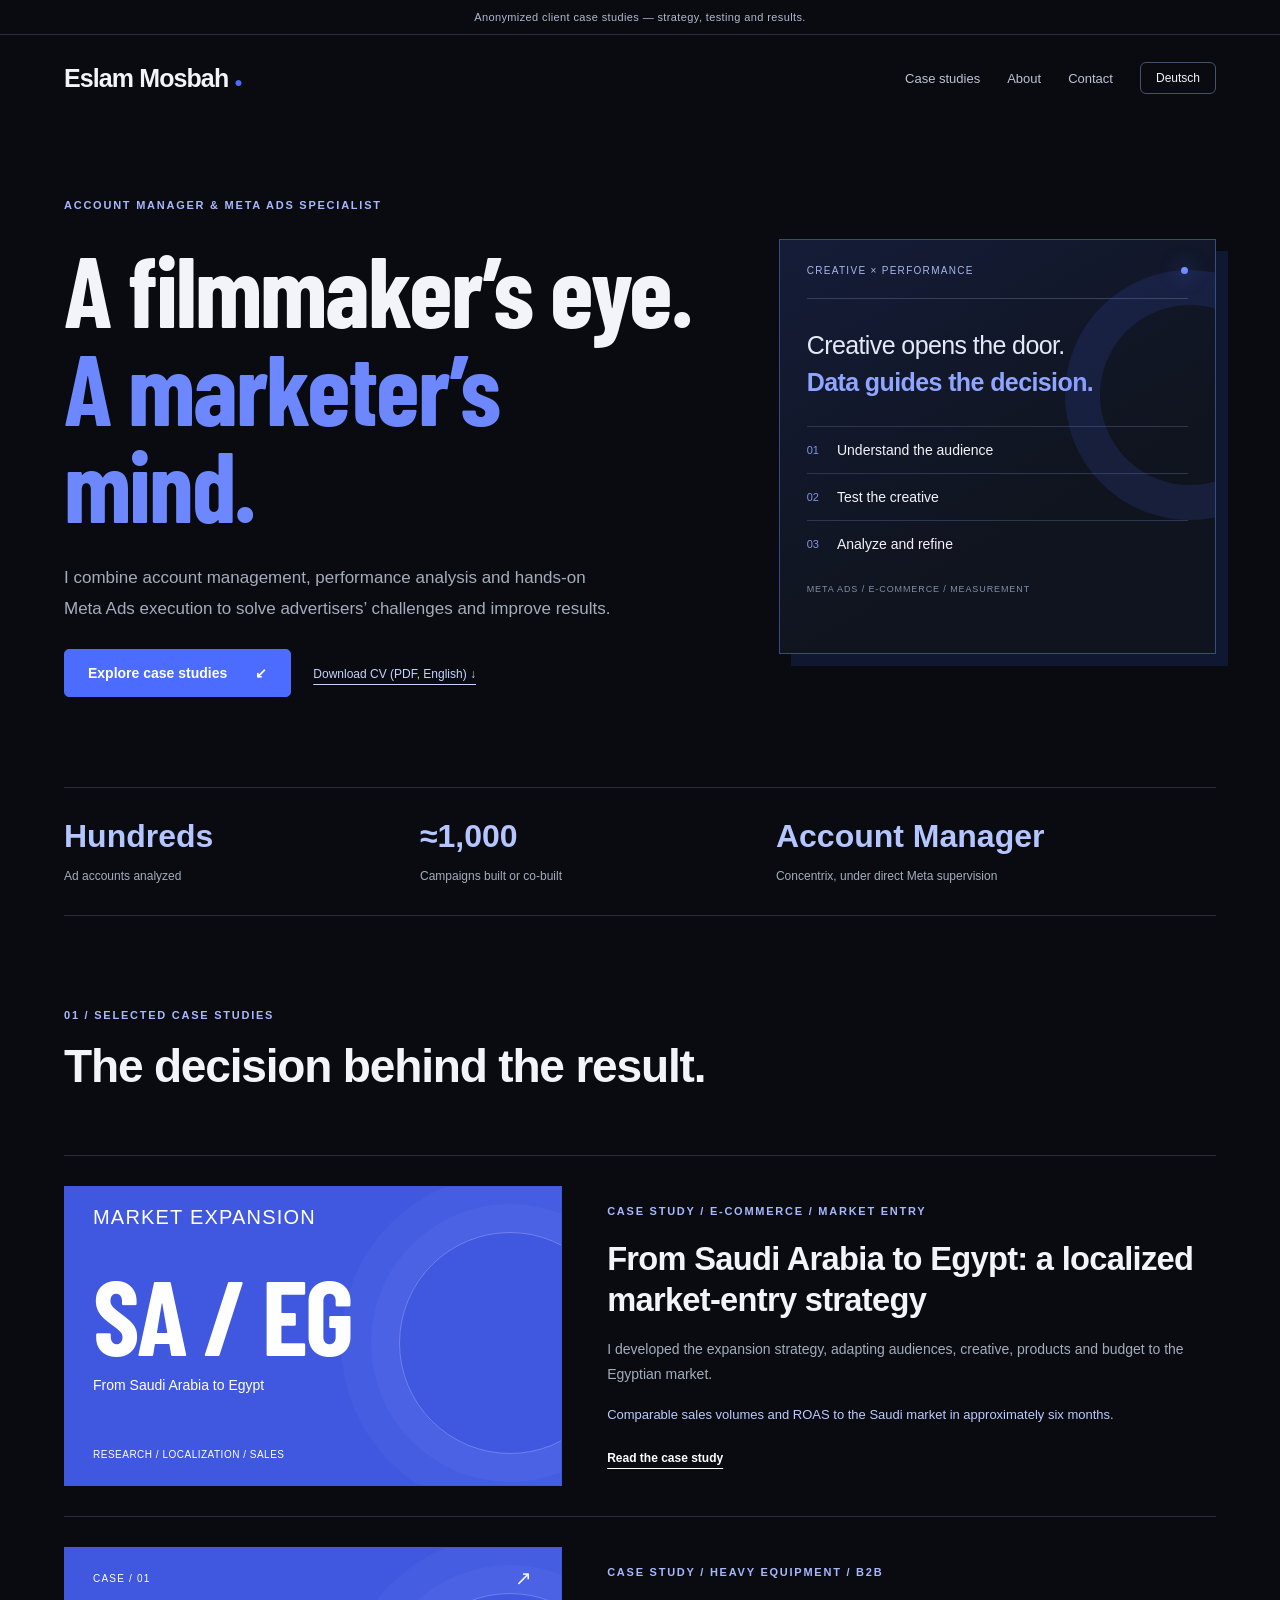
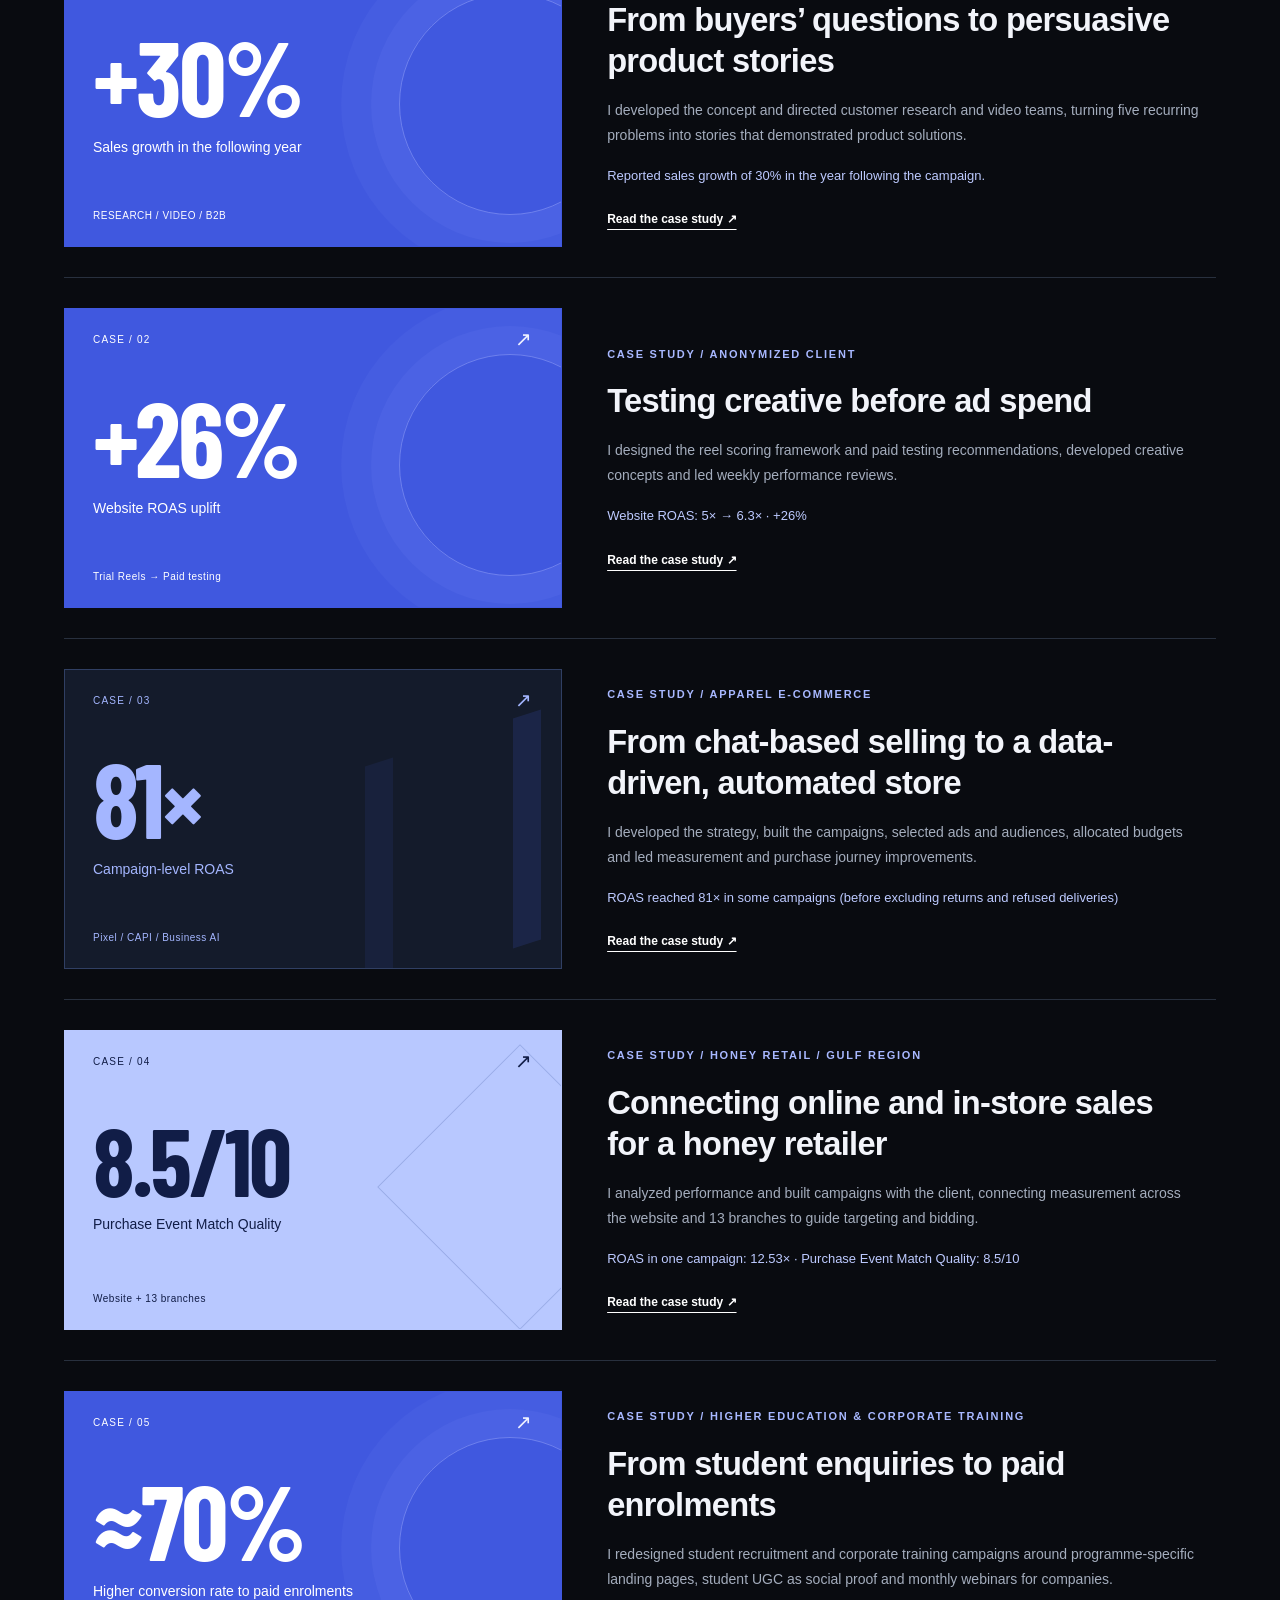
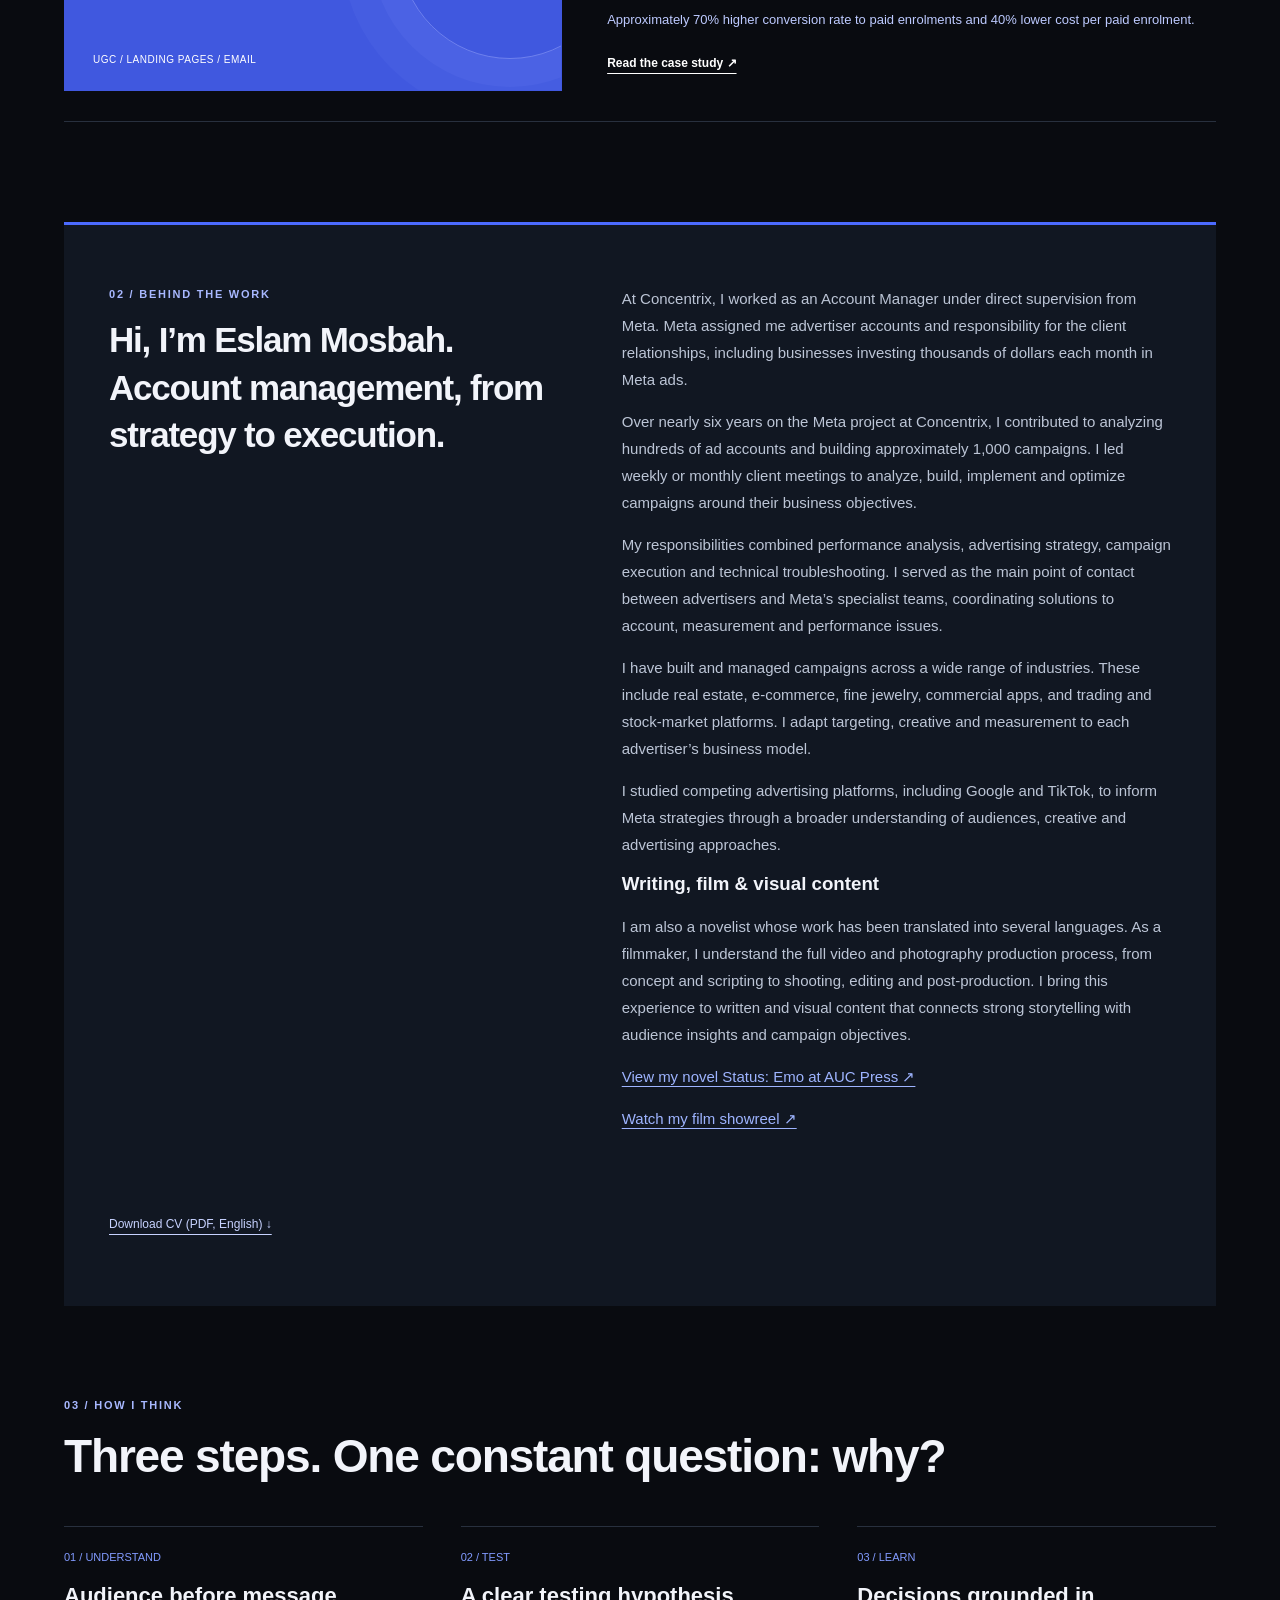
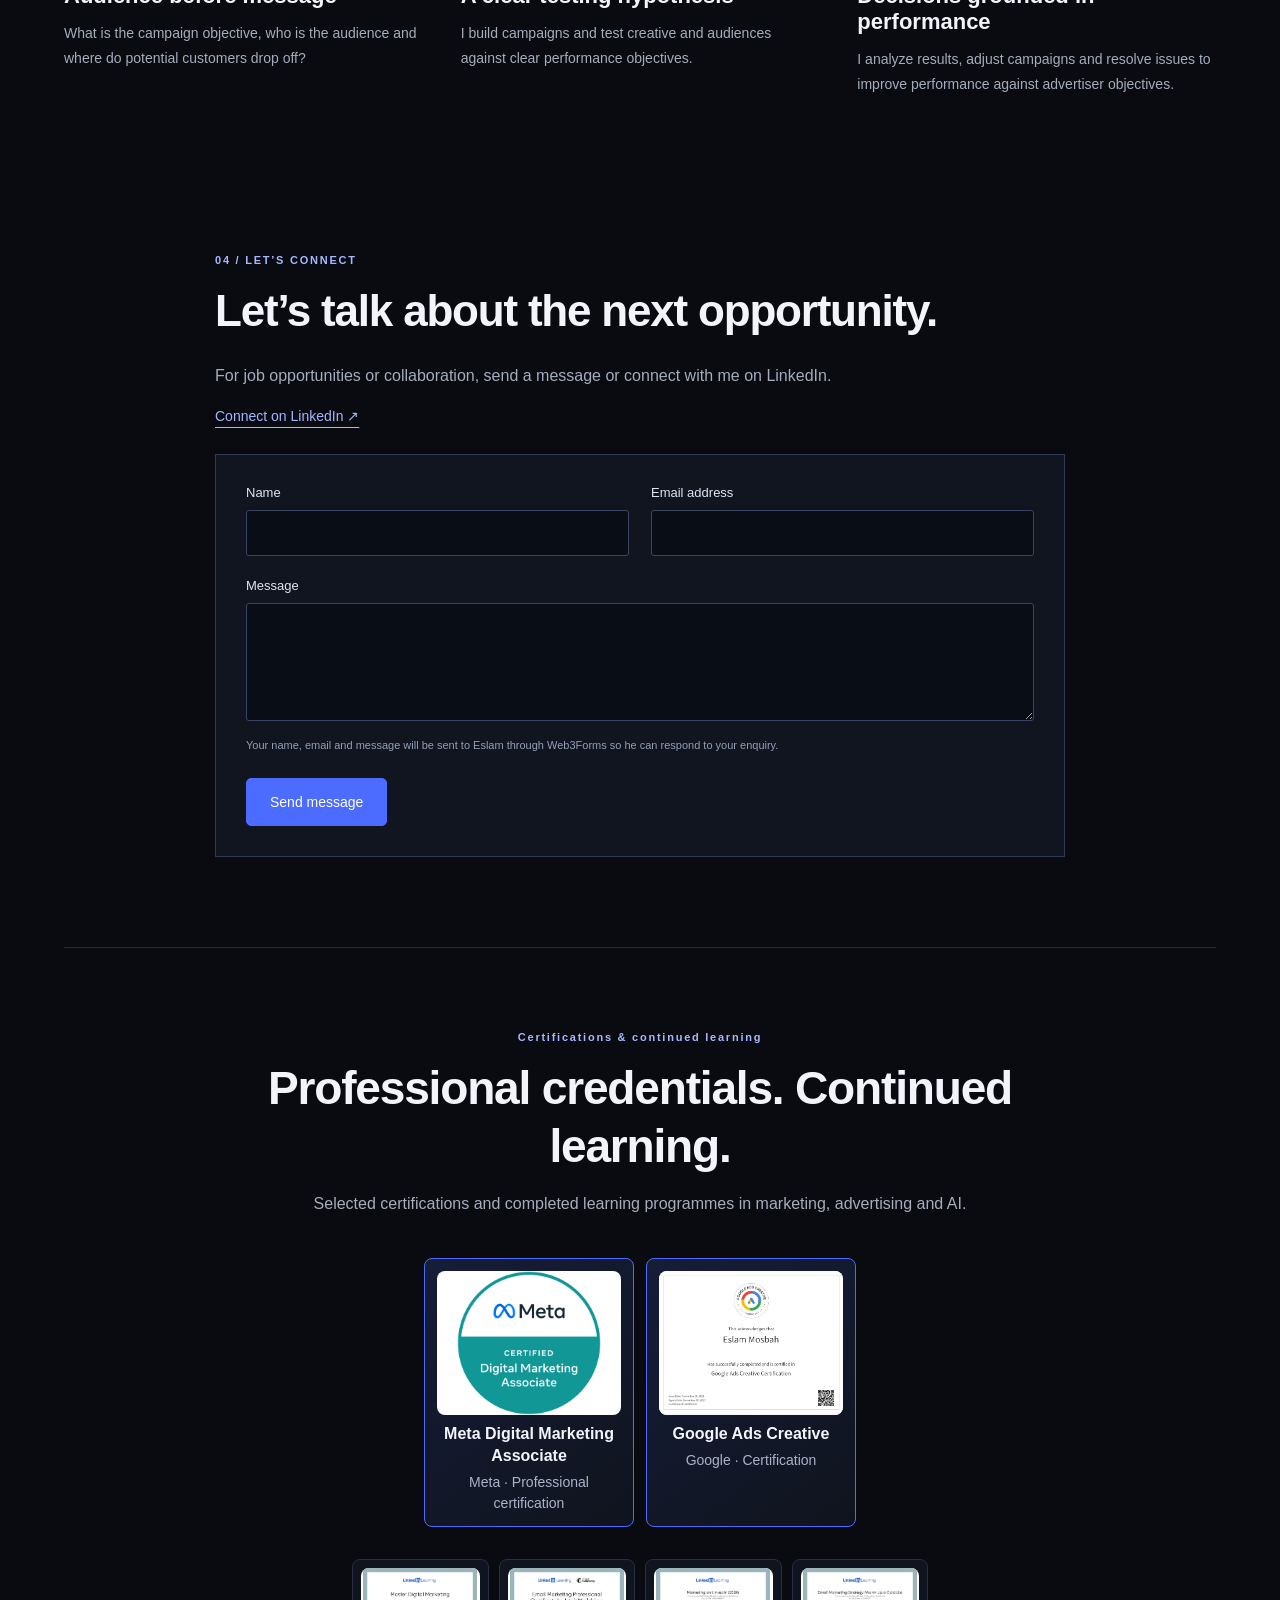
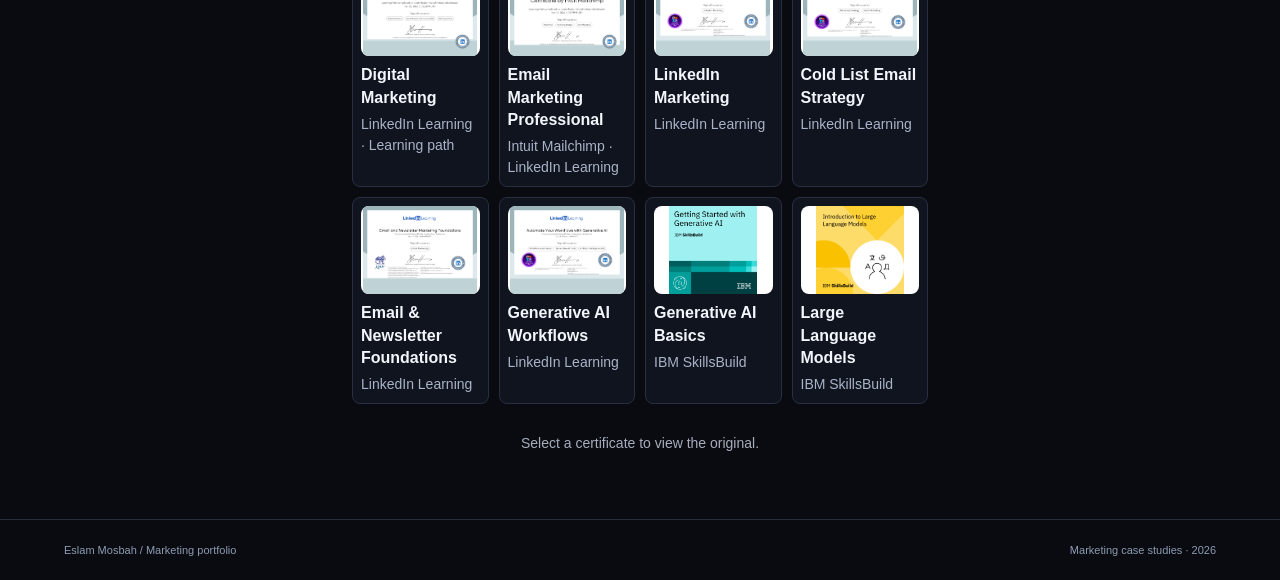
==== index.html @ acde9403 "Reduce certificate gallery dimensions by 50 percent" ====
<!doctype html>
<html lang="en" dir="ltr"><head><meta charset="utf-8"><meta name="viewport" content="width=device-width,initial-scale=1"><title>Eslam Mosbah | Account Manager &amp; Meta Ads Specialist</title><meta name="description" content="Eslam Mosbah — Account Manager and Meta Ads Specialist. Hundreds of ad accounts analyzed, approximately 1,000 campaign builds contributed to, and client case studies in strategy, execution and measurement."><link rel="stylesheet" href="theme.css?v=4b4812044e"></head><body><div class="topnote">Anonymized client case studies — strategy, testing and results.</div><header><a class="brand" href="#">Eslam Mosbah<span>●</span></a><nav aria-label="التنقل الرئيسي"><a href="#work">Case studies</a><a href="#about">About</a><a href="#contact">Contact</a><button id="languageSwitch" type="button" class="filter" lang="de" aria-label="Switch to German">Deutsch</button></nav></header><main><section class="hero"><div><div class="eyebrow">ACCOUNT MANAGER &amp; META ADS SPECIALIST</div><h1>A filmmaker’s eye.<br><em>A marketer’s mind.</em></h1><p class="intro">I combine account management, performance analysis and hands-on Meta Ads execution to solve advertisers’ challenges and improve results.</p><a class="cta" href="#work">Explore case studies <span>↙</span></a><a class="cv-link" href="assets/Eslam-Mosbah-Marketing-CV.pdf" download="Eslam-Mosbah-Marketing-CV.pdf">Download CV (PDF, English) ↓</a></div><div class="art" aria-label="نهج استراتيجية الحملات"><div class="strategy-top"><span>CREATIVE × PERFORMANCE</span><span class="status-dot"></span></div><p class="strategy-statement">Creative opens the door.<br><b>Data guides the decision.</b></p><div class="strategy-route"><div><span>01</span><strong>Understand the audience</strong></div><div><span>02</span><strong>Test the creative</strong></div><div><span>03</span><strong>Analyze and refine</strong></div></div><div class="strategy-bottom">META ADS / E-COMMERCE / MEASUREMENT</div></div></section><div class="experience-highlights"><div><strong>Hundreds</strong><span>Ad accounts analyzed</span></div><div><strong dir="ltr">≈1,000</strong><span>Campaigns built or co-built</span></div><div><strong>Account Manager</strong><span>Concentrix, under direct Meta supervision</span></div></div><section id="work" class="section"><div class="sectionhead"><div><div class="eyebrow">01 / SELECTED CASE STUDIES</div><h2>The decision behind the result.</h2></div></div><a class="featured-case" href="market-expansion-case.html"><div class="case-poster creative" aria-hidden="true"><div class="poster-top"><span>MARKET EXPANSION</span></div><div class="poster-main"><span class="poster-value" dir="ltr">SA / EG</span><span class="poster-label">From Saudi Arabia to Egypt</span></div><div class="poster-bottom">RESEARCH / LOCALIZATION / SALES</div></div><div><span class="eyebrow">CASE STUDY / E-COMMERCE / MARKET ENTRY</span><h3>From Saudi Arabia to Egypt: a localized market-entry strategy</h3><p>I developed the expansion strategy, adapting audiences, creative, products and budget to the Egyptian market.</p><strong>Comparable sales volumes and ROAS to the Saudi market in approximately six months.</strong><p class="read-case">Read the case study</p></div></a><a class="featured-case" href="equipment-case.html"><div class="case-poster creative" aria-hidden="true"><div class="poster-top"><span>CASE / 01</span><span>↗</span></div><div class="poster-main"><span class="poster-value" dir="ltr">+30%</span><span class="poster-label">Sales growth in the following year</span></div><div class="poster-bottom">RESEARCH / VIDEO / B2B</div></div><div><span class="eyebrow">CASE STUDY / HEAVY EQUIPMENT / B2B</span><h3>From buyers’ questions to persuasive product stories</h3><p>I developed the concept and directed customer research and video teams, turning five recurring problems into stories that demonstrated product solutions.</p><strong>Reported sales growth of 30% in the year following the campaign.</strong><p class="read-case">Read the case study ↗</p></div></a><a class="featured-case" href="jewelry-case.html"><div class="case-poster creative" aria-hidden="true"><div class="poster-top"><span>CASE / 02</span><span>↗</span></div><div class="poster-main"><span class="poster-value" dir="ltr">+26%</span><span class="poster-label">Website ROAS uplift</span></div><div class="poster-bottom">Trial Reels → Paid testing</div></div><div><span class="eyebrow">CASE STUDY / ANONYMIZED CLIENT</span><h3>Testing creative before ad spend</h3><p>I designed the reel scoring framework and paid testing recommendations, developed creative concepts and led weekly performance reviews.</p><strong>Website ROAS: 5× → 6.3× · +26%</strong><p class="read-case">Read the case study ↗</p></div></a><a class="featured-case commerce-card" href="commerce-case.html"><div class="case-poster commerce" aria-hidden="true"><div class="poster-top"><span>CASE / 03</span><span>↗</span></div><div class="poster-main"><span class="poster-value" dir="ltr">81×</span><span class="poster-label">Campaign-level ROAS</span></div><div class="poster-bottom">Pixel / CAPI / Business AI</div></div><div><span class="eyebrow">CASE STUDY / APPAREL E-COMMERCE</span><h3>From chat-based selling to a data-driven, automated store</h3><p>I developed the strategy, built the campaigns, selected ads and audiences, allocated budgets and led measurement and purchase journey improvements.</p><strong>ROAS reached 81× in some campaigns (before excluding returns and refused deliveries)</strong><p class="read-case">Read the case study ↗</p></div></a><a class="featured-case honey-card" href="honey-case.html"><div class="case-poster measurement" aria-hidden="true"><div class="poster-top"><span>CASE / 04</span><span>↗</span></div><div class="poster-main"><span class="poster-value" dir="ltr">8.5/10</span><span class="poster-label">Purchase Event Match Quality</span></div><div class="poster-bottom">Website + 13 branches</div></div><div><span class="eyebrow">CASE STUDY / HONEY RETAIL / GULF REGION</span><h3>Connecting online and in-store sales for a honey retailer</h3><p>I analyzed performance and built campaigns with the client, connecting measurement across the website and 13 branches to guide targeting and bidding.</p><strong>ROAS in one campaign: 12.53× · Purchase Event Match Quality: 8.5/10</strong><p class="read-case">Read the case study ↗</p></div></a><a class="featured-case" href="education-case.html">
<div class="case-poster creative" aria-hidden="true">
<div class="poster-top"><span>CASE / 05</span><span>↗</span></div>
<div class="poster-main"><span class="poster-value" dir="ltr">≈70%</span><span class="poster-label">Higher conversion rate to paid enrolments</span></div>
<div class="poster-bottom">UGC / LANDING PAGES / EMAIL</div>
</div>
<div><span class="eyebrow">CASE STUDY / HIGHER EDUCATION &amp; CORPORATE TRAINING</span>
<h3>From student enquiries to paid enrolments</h3>
<p>I redesigned student recruitment and corporate training campaigns around programme-specific landing pages, student UGC as social proof and monthly webinars for companies.</p>
<strong>Approximately 70% higher conversion rate to paid enrolments and 40% lower cost per paid enrolment.</strong>
<p class="read-case">Read the case study ↗</p></div>
</a></section><section id="about" class="about"><div><div class="eyebrow">02 / BEHIND THE WORK</div><h2>Hi, I’m Eslam Mosbah.<br>Account management, from strategy to execution.</h2></div><div><p>At Concentrix, I worked as an Account Manager under direct supervision from Meta. Meta assigned me advertiser accounts and responsibility for the client relationships, including businesses investing thousands of dollars each month in Meta ads.</p><p>Over nearly six years on the Meta project at Concentrix, I contributed to analyzing hundreds of ad accounts and building approximately 1,000 campaigns. I led weekly or monthly client meetings to analyze, build, implement and optimize campaigns around their business objectives.</p><p>My responsibilities combined performance analysis, advertising strategy, campaign execution and technical troubleshooting. I served as the main point of contact between advertisers and Meta’s specialist teams, coordinating solutions to account, measurement and performance issues.</p><p>I have built and managed campaigns across a wide range of industries. These include real estate, e-commerce, fine jewelry, commercial apps, and trading and stock-market platforms. I adapt targeting, creative and measurement to each advertiser’s business model.</p><p>I studied competing advertising platforms, including Google and TikTok, to inform Meta strategies through a broader understanding of audiences, creative and advertising approaches.</p><h3>Writing, film &amp; visual content</h3><p>I am also a novelist whose work has been translated into several languages. As a filmmaker, I understand the full video and photography production process, from concept and scripting to shooting, editing and post-production. I bring this experience to written and visual content that connects strong storytelling with audience insights and campaign objectives.</p><p><a class="term-link" href="https://aucpress.com/9789774165825/" target="_blank" rel="noopener noreferrer">View my novel Status: Emo at AUC Press ↗</a></p><p><a class="term-link" href="https://www.youtube.com/watch?v=QPr79t4B-Aw" target="_blank" rel="noopener noreferrer">Watch my film showreel ↗</a></p></div><a class="cv-link" href="assets/Eslam-Mosbah-Marketing-CV.pdf" download="Eslam-Mosbah-Marketing-CV.pdf">Download CV (PDF, English) ↓</a></section><section class="section"><div class="eyebrow">03 / HOW I THINK</div><h2>Three steps. One constant question: why?</h2><div class="steps"><div class="step"><span>01 / UNDERSTAND</span><h3>Audience before message</h3><p>What is the campaign objective, who is the audience and where do potential customers drop off?</p></div><div class="step"><span>02 / TEST</span><h3>A clear testing hypothesis</h3><p>I build campaigns and test creative and audiences against clear performance objectives.</p></div><div class="step"><span>03 / LEARN</span><h3>Decisions grounded in performance</h3><p>I analyze results, adjust campaigns and resolve issues to improve performance against advertiser objectives.</p></div></div></section><section class="contact" id="contact"><div class="eyebrow">04 / LET’S CONNECT</div><h2>Let’s talk about the next opportunity.</h2><p>For job opportunities or collaboration, send a message or connect with me on LinkedIn.</p><a class="linkedin-link" href="https://www.linkedin.com/in/eslam-mosbah/" target="_blank" rel="noopener noreferrer">Connect on LinkedIn ↗</a><form id="contactForm" action="https://api.web3forms.com/submit" method="POST"><input type="hidden" name="access_key" id="web3AccessKey" value="1118dacc-4262-4453-ba39-8177a4cc0085"><input type="hidden" name="subject" value="Portfolio enquiry — Eslam Mosbah"><input type="hidden" name="from_name" value="Eslam Mosbah Portfolio"><div class="contact-fields"><div><label for="contactName">Name</label><input id="contactName" name="name" autocomplete="name" maxlength="120" required></div><div><label for="contactEmail">Email address</label><input id="contactEmail" name="email" type="email" autocomplete="email" maxlength="254" dir="ltr" required></div></div><label for="contactMessage">Message</label><textarea id="contactMessage" name="message" rows="5" maxlength="5000" required></textarea><div class="form-trap" aria-hidden="true"><input type="checkbox" name="botcheck" tabindex="-1" autocomplete="off" aria-label="Leave unchecked"></div><p class="form-note">Your name, email and message will be sent to Eslam through Web3Forms so he can respond to your enquiry.</p><button type="submit" class="cta" disabled>Send message</button><p id="contactSetupNote" class="form-note">The form is being activated. Please connect on LinkedIn for now.</p><p id="contactStatus" role="status" tabindex="-1" hidden></p></form></section><section class="section credentials" id="certifications" aria-labelledby="certifications-title"><div class="credential-heading"><div class="eyebrow">Certifications &amp; continued learning</div><h2 id="certifications-title">Professional credentials. Continued learning.</h2><p>Selected certifications and completed learning programmes in marketing, advertising and AI.</p></div><div class="credential-spotlight"><a class="credential-card credential-featured" href="assets/meta-digital-marketing-associate.png" target="_blank" rel="noopener noreferrer"><div class="credential-image"><img src="assets/meta-digital-marketing-associate.png" alt="Meta Digital Marketing Associate" loading="lazy" decoding="async"></div><h3>Meta Digital Marketing Associate</h3><p>Meta · Professional certification</p></a><a class="credential-card credential-featured" href="assets/google-ads-creative-certificate.png" target="_blank" rel="noopener noreferrer"><div class="credential-image"><img src="assets/google-ads-creative-certificate.png" alt="Google Ads Creative" loading="lazy" decoding="async"></div><h3>Google Ads Creative</h3><p>Google · Certification</p></a></div><div class="credential-grid"><a class="credential-card" href="assets/digital-marketing.pdf" target="_blank" rel="noopener noreferrer"><div class="credential-image"><img src="assets/digital-marketing.png" alt="Digital Marketing" loading="lazy" decoding="async"></div><h3>Digital Marketing</h3><p>LinkedIn Learning · Learning path</p></a><a class="credential-card" href="assets/email-marketing-professional.pdf" target="_blank" rel="noopener noreferrer"><div class="credential-image"><img src="assets/email-marketing-professional.png" alt="Email Marketing Professional" loading="lazy" decoding="async"></div><h3>Email Marketing Professional</h3><p>Intuit Mailchimp · LinkedIn Learning</p></a><a class="credential-card" href="assets/linkedin-marketing.pdf" target="_blank" rel="noopener noreferrer"><div class="credential-image"><img src="assets/linkedin-marketing.png" alt="LinkedIn Marketing" loading="lazy" decoding="async"></div><h3>LinkedIn Marketing</h3><p>LinkedIn Learning</p></a><a class="credential-card" href="assets/email-list-strategy.pdf" target="_blank" rel="noopener noreferrer"><div class="credential-image"><img src="assets/email-list-strategy.png" alt="Cold List Email Strategy" loading="lazy" decoding="async"></div><h3>Cold List Email Strategy</h3><p>LinkedIn Learning</p></a><a class="credential-card" href="assets/email-newsletter-foundations.pdf" target="_blank" rel="noopener noreferrer"><div class="credential-image"><img src="assets/email-newsletter-foundations.png" alt="Email &amp; Newsletter Foundations" loading="lazy" decoding="async"></div><h3>Email &amp; Newsletter Foundations</h3><p>LinkedIn Learning</p></a><a class="credential-card" href="assets/generative-ai-workflows.pdf" target="_blank" rel="noopener noreferrer"><div class="credential-image"><img src="assets/generative-ai-workflows.png" alt="Generative AI Workflows" loading="lazy" decoding="async"></div><h3>Generative AI Workflows</h3><p>LinkedIn Learning</p></a><a class="credential-card" href="assets/ibm-generative-ai.png" target="_blank" rel="noopener noreferrer"><div class="credential-image"><img src="assets/ibm-generative-ai.png" alt="Generative AI Basics" loading="lazy" decoding="async"></div><h3>Generative AI Basics</h3><p>IBM SkillsBuild</p></a><a class="credential-card" href="assets/ibm-large-language-models.png" target="_blank" rel="noopener noreferrer"><div class="credential-image"><img src="assets/ibm-large-language-models.png" alt="Large Language Models" loading="lazy" decoding="async"></div><h3>Large Language Models</h3><p>IBM SkillsBuild</p></a></div><p class="credential-note">Select a certificate to view the original.</p></section></main><footer><span>Eslam Mosbah / Marketing portfolio</span><span>Marketing case studies · 2026</span></footer><script src="german.js?v=f095a275b5"></script><script src="languages.js?v=2152ac2d26"></script></body></html>
---- theme.css ----
@import url('https://fonts.googleapis.com/css2?family=Barlow+Condensed:wght@600;700&family=IBM+Plex+Sans+Arabic:wght@400;500;600;700&display=swap');
:root{--bg:#090b10;--panel:#11151e;--ink:#f2f4fa;--muted:#a4adbd;--accent:#4c6bff;--pale:#a8b8ff;--line:#28303e;--font:Arial,sans-serif}*{box-sizing:border-box}html{scroll-behavior:smooth;scroll-padding-top:25px}body{margin:0;background:var(--bg);color:var(--ink);font-family:var(--font);-webkit-font-smoothing:antialiased}html[lang=ar]{--font:'IBM Plex Sans Arabic',Tahoma,sans-serif}a{color:inherit;text-decoration:none}button,input,textarea{font:inherit}button{cursor:pointer}a:focus-visible,button:focus-visible{outline:3px solid #a8b8ff;outline-offset:6px}button:disabled{cursor:not-allowed}::selection{background:#4c6bff;color:white}.topnote{font-size:11px;color:#b0b9ce;border-bottom:1px solid var(--line);padding:11px 5%;text-align:center;letter-spacing:.035em}header{max-width:1440px;margin:auto;display:flex;align-items:center;justify-content:space-between;gap:25px;padding:27px 5%}.brand{font-weight:700;letter-spacing:-.9px;font-size:25px;white-space:nowrap}.brand span{font-size:14px;color:var(--accent);margin-inline-start:6px}nav{display:flex;align-items:center;gap:27px;font-size:13px}nav a{color:#bcc3d2}nav a:hover{color:white}.filter{color:var(--ink);background:transparent;border:1px solid #46516a;border-radius:6px;padding:8px 15px;font-size:12px}main{max-width:1440px;padding:0 5%;margin:auto}.hero{display:grid;grid-template-columns:1.45fr 1fr;align-items:center;gap:7%;padding:75px 0 90px}.eyebrow{font-size:11px;letter-spacing:.16em;line-height:1.8;color:var(--pale);font-weight:600}h1,h2,h3,p{margin-top:0}h1{font-family:'Barlow Condensed',Arial,sans-serif;font-size:clamp(65px,7.8vw,112px);font-weight:700;line-height:.98;letter-spacing:-2px;margin:24px 0 30px}h1 em{font-style:normal;color:#6d88ff}html[lang=ar] h1{font-family:var(--font);font-size:clamp(45px,5.7vw,80px);line-height:1.35;letter-spacing:-1.3px}p{color:var(--muted);font-size:16px;line-height:1.8}.intro{max-width:550px;font-size:17px;margin-bottom:24px}.cta{display:inline-flex;align-items:center;justify-content:center;gap:28px;background:var(--accent);color:white;border:1px solid var(--accent);padding:15px 23px;font-size:14px;font-weight:700;border-radius:5px;transition:background .2s,transform .2s}.cta:hover{background:#3856e9;transform:translateY(-2px)}.cv-link{display:inline-block;color:#c7d2ff;font-size:12px;padding:15px 0;text-decoration:underline;text-underline-offset:6px;margin-inline-start:22px}.art{direction:ltr;background:linear-gradient(150deg,#141c38,#10141e 65%);border:1px solid #394b80;padding:25px 27px;min-height:415px;position:relative;overflow:hidden;box-shadow:12px 12px 0 #101831}.art:after{content:'';position:absolute;width:180px;height:180px;right:-100px;top:30px;border:35px solid #4c6bff20;border-radius:50%;pointer-events:none}.strategy-top{display:flex;justify-content:space-between;align-items:center;font:10px Arial;letter-spacing:.13em;color:#a7b7ec;border-bottom:1px solid #33405e;padding-bottom:22px}.status-dot{width:7px;height:7px;background:#7690ff;border-radius:50%;box-shadow:0 0 20px #4c6bff}.strategy-statement{font-size:25px;color:#e4e9f7;line-height:1.5;margin:28px 0 24px;letter-spacing:-.6px}.strategy-statement b{color:#90a5ff}.strategy-route>div{display:flex;align-items:center;gap:18px;border-top:1px solid #2c3852;padding:15px 0}.strategy-route span{font:11px Arial;color:#8096e0}.strategy-route strong{font-size:14px;font-weight:500}.strategy-bottom{font:9px Arial;color:#8290aa;letter-spacing:.1em;margin-top:17px}html[lang=ar] .art{direction:rtl}.strip{display:flex;align-items:center;justify-content:space-between;gap:20px;border-block:1px solid var(--line);padding:22px 0;font-size:12px;color:#b6c1dc}.strip span:last-child{color:#879eff}.section{padding:90px 0}.sectionhead{display:flex;justify-content:space-between;align-items:end;margin-bottom:35px}h2{font-size:clamp(29px,3.6vw,47px);line-height:1.25;letter-spacing:-1.2px;margin:12px 0 24px}.featured-case{display:grid;grid-template-columns:.9fr 1.1fr;gap:45px;padding:30px 0;border-top:1px solid var(--line);align-items:center}.featured-case:last-child{border-bottom:1px solid var(--line)}.featured-case>div:last-child{padding:5px 16px 5px 0;min-width:0}.featured-case h3{font-size:clamp(24px,2.55vw,35px);line-height:1.27;letter-spacing:-.7px;margin:16px 0}.featured-case p{font-size:14px;line-height:1.8;margin:0 0 16px;max-width:600px}.featured-case strong{display:block;color:#bdcaff;font-size:13px;line-height:1.8;font-weight:500;max-width:600px}.featured-case .read-case{margin:22px 0 0;font-size:12px;font-weight:700;color:white;text-decoration:underline;text-underline-offset:6px}.case-poster{min-height:300px;padding:25px 28px;display:flex;flex-direction:column;justify-content:space-between;position:relative;overflow:hidden;transition:transform .3s,border-color .3s;border:1px solid transparent}.featured-case:hover .case-poster{transform:translateY(-4px);border-color:#8398ff}.poster-top{display:flex;justify-content:space-between;font:10px Arial;letter-spacing:.12em}.poster-top span:last-child{font-size:20px;line-height:.5}.poster-main{display:flex;flex-direction:column;position:relative;z-index:1}.poster-value{font-family:'Barlow Condensed',Arial,sans-serif;font-size:105px;line-height:1.1;letter-spacing:-3px;font-weight:700;text-align:start}.poster-label{font-size:14px;margin-top:5px}.poster-bottom{font:10px Arial;letter-spacing:.05em;padding-top:20px}.creative{background:#4058df;color:#fff}.creative:after{content:'';position:absolute;width:220px;height:220px;border:1px solid #a9b5ff70;border-radius:50%;right:-60px;top:45px;box-shadow:0 0 0 28px #91a1ff15,0 0 0 58px #91a1ff10}.commerce{background:#141b2b;color:#a4b6ff;border-color:#303f63}.commerce:after{content:'';position:absolute;bottom:0;right:20px;width:120px;height:230px;border-right:28px solid #4c6bff22;border-left:28px solid #4c6bff14;transform:skewY(-18deg)}.measurement{background:#b8c8ff;color:#111d47}.measurement:after{content:'';position:absolute;width:200px;height:200px;border:1px solid #233f8d35;right:-60px;top:55px;transform:rotate(45deg)}.measurement .poster-value{font-size:95px}.about{display:grid;grid-template-columns:1fr 1.2fr;gap:55px;padding:60px 45px;background:#111722;border-top:3px solid var(--accent);margin:10px 0 0}.about h2{font-size:35px;line-height:1.35}.about p{font-size:15px;color:#bcc5d6}.about>.cv-link{grid-column:1/-1;margin:0}.steps{display:grid;grid-template-columns:repeat(3,1fr);gap:38px;margin-top:40px}.step{padding-top:20px;border-top:1px solid var(--line)}.step span{color:#829bff;font-size:11px}.step h3{font-size:22px;margin:18px 0 12px}.step p{font-size:14px}.contact{padding:50px 0 90px;max-width:850px;margin:auto}.contact h2{font-size:44px}.contact p{max-width:630px}.linkedin-link{display:inline-block;color:#a3b6ff;font-size:14px;text-decoration:underline;text-underline-offset:6px;margin:0 0 30px}#contactForm{padding:30px;background:#10151f;border:1px solid #303b52}.contact-fields{display:grid;grid-template-columns:1fr 1fr;gap:22px;margin-bottom:22px}#contactForm label{display:block;font-size:13px;margin-bottom:10px;color:#dee5f4}#contactForm input:not([type=hidden]),#contactForm textarea{display:block;width:100%;font:inherit;border:1px solid #3a4660;border-radius:3px;padding:13px;color:white;background:#090d15;box-sizing:border-box}#contactForm textarea{resize:vertical;margin-bottom:15px}#contactForm input:focus,#contactForm textarea:focus{outline:2px solid #7d97ff;outline-offset:2px}#contactForm .form-note{font-size:11px;color:#929fb7;line-height:1.8;margin:10px 0 23px}#contactForm .cta{font:inherit;font-size:14px}#contactForm button:disabled{opacity:.5;cursor:not-allowed}.form-trap{display:none}#contactStatus{background:#1b2b52;color:#d0dcff;font-size:14px;padding:16px}footer{display:flex;gap:25px;justify-content:space-between;padding:24px 5%;border-top:1px solid var(--line);font-size:11px;color:#8d9bb3;max-width:1440px;margin:auto}[hidden]{display:none!important}
/* Case pages share the visual identity while keeping evidence unmodified. */
.case-content{max-width:1060px;margin:auto;padding:60px 0 80px}.case-content h1{font-family:Arial,sans-serif;font-size:clamp(37px,4.7vw,65px);line-height:1.12;letter-spacing:-1.8px;max-width:1020px;margin:22px 0 28px}html[lang=ar] .case-content h1{font-family:var(--font);font-size:clamp(34px,4.3vw,56px);line-height:1.45;letter-spacing:-.7px}.case-content .lead{font-size:18px;max-width:800px}.facts{display:flex;flex-wrap:wrap;gap:38px;border-block:1px solid var(--line);padding:23px 0;margin:32px 0 40px}.facts span{font-size:11px;color:#9caac3}.facts b{display:block;font-size:16px;color:#e4ebfa;margin-top:8px;font-weight:500}.case-content section{margin:40px 0}.case-content h2{font-size:27px;letter-spacing:-.5px}.case-content p,.case-content li{font-size:16px;line-height:1.9;max-width:900px;color:#b8c3d6}.case-content b{color:#e7edfb}.case-content ul{padding-inline-start:22px}.case-content li{margin:15px 0;padding-inline-start:8px}.term-link{color:#9eb4ff;text-decoration:underline;text-underline-offset:4px}.term-link:hover{color:white}figure{margin:32px 0}figure img{width:100%;height:auto;display:block;border:1px solid #3d4c66;border-radius:6px;background:#fff}figcaption{color:#97a6c0;font-size:11px;line-height:1.8;margin-top:10px}.table-wrap{overflow-x:auto}table{width:100%;border-collapse:collapse;text-align:start;font-size:14px}td,th{text-align:start;padding:17px;border-bottom:1px solid var(--line)}th{background:#18213a;color:#d2ddfa}td{color:#b3c1d9}.back-link{font-size:12px}.case-content h3{font-size:20px;margin:25px 0 12px}html[lang=ar] h2,html[lang=ar] h3{letter-spacing:0}html,body{overflow-x:clip}
@media(prefers-reduced-motion:reduce){html{scroll-behavior:auto}*,*:before,*:after{transition:none!important;animation:none!important}}
@media(max-width:1000px){.hero{gap:5%;grid-template-columns:1.2fr 1fr}.hero .cv-link{display:block;margin-inline-start:0}h1{font-size:80px}.art{padding:24px 20px;min-height:380px}.strategy-statement{font-size:22px}.featured-case{gap:30px}.poster-value{font-size:88px}.measurement .poster-value{font-size:80px}.about{gap:30px;padding:40px 30px}}
@media(max-width:700px){header{padding:22px 5%;gap:18px;flex-wrap:wrap}.brand{font-size:22px}nav{gap:18px;font-size:12px}.topnote{font-size:10px}.hero{grid-template-columns:1fr;padding:45px 0 50px;gap:40px}.hero h1{font-size:clamp(64px,13vw,88px);letter-spacing:-1.3px}.intro{font-size:15px}.hero .cv-link{display:inline-block;margin-inline-start:15px;font-size:11px}.art{min-height:350px;box-shadow:7px 7px 0 #101831}.strategy-statement{font-size:25px}.strip{flex-wrap:wrap;gap:15px;font-size:11px;padding:20px 0}.strip span{width:calc(50% - 10px)}.section{padding:60px 0}h2{font-size:34px}.featured-case{grid-template-columns:1fr;gap:22px;padding:25px 0 32px}.featured-case>div:last-child{padding:0}.featured-case h3{font-size:28px}.case-poster{min-height:270px}.poster-value{font-size:104px}.measurement .poster-value{font-size:90px}.about{grid-template-columns:1fr;padding:32px 24px;gap:18px}.about h2{font-size:30px;margin-bottom:0}.about>.cv-link{grid-column:auto}.steps{grid-template-columns:1fr;gap:18px}.step{padding-top:16px}.contact{padding:10px 0 65px}.contact h2{font-size:34px}#contactForm{padding:24px 20px}.contact-fields{grid-template-columns:1fr;gap:20px}.case-content{padding-top:38px}.case-content h1{font-size:38px;letter-spacing:-1px}.case-content h2{font-size:25px}.case-content p,.case-content li{font-size:15px}.facts{gap:22px}.facts span{flex-basis:calc(50% - 12px)}footer{flex-wrap:wrap;line-height:1.6}.eyebrow{font-size:10px}html[lang=ar] .hero h1{font-size:47px;line-height:1.4}html[lang=ar] .case-content h1{font-size:34px}}
@media(max-width:390px){nav{gap:13px}.hero .cv-link{display:block;margin-inline-start:0}.brand{font-size:21px}.poster-value{font-size:90px}.measurement .poster-value{font-size:78px}.case-poster{padding:22px}.hero h1{font-size:61px}}

/* Career scope sits beside the case studies as factual hiring context. */
.experience-highlights{display:grid;grid-template-columns:1fr 1fr 1.35fr;gap:30px;border-block:1px solid var(--line);padding:28px 0}.experience-highlights>div{display:flex;flex-direction:column;gap:10px;min-width:0}.experience-highlights strong{color:#b5c5ff;font-size:clamp(23px,2.5vw,34px);font-weight:600;line-height:1.25;text-align:start}.experience-highlights span{font-size:12px;line-height:1.8;color:var(--muted)}@media(max-width:700px){.experience-highlights{grid-template-columns:1fr;gap:22px;padding:25px 0}.experience-highlights>div+div{border-top:1px solid var(--line);padding-top:20px}.experience-highlights strong{font-size:28px}}

/* Certificate gallery */
.credentials{border-top:1px solid #252a3a;padding-top:5rem;padding-bottom:4rem}
.credential-heading{text-align:center;max-width:48rem;margin:0 auto 2.5rem}
.credential-heading h2{margin:.75rem 0 1rem}.credential-heading p,.credential-note{color:#a7adbd;line-height:1.65}
.credential-spotlight{display:grid;grid-template-columns:repeat(2,minmax(0,1fr));gap:.75rem;max-width:27rem;margin:0 auto 2rem}
.credential-grid{max-width:36rem;margin-inline:auto;display:grid;grid-template-columns:repeat(4,minmax(0,1fr));gap:.625rem}
.credential-card{display:block;min-width:0;text-decoration:none;color:#f3f5fc;background:#10141e;border:1px solid #292f42;padding:.5rem;border-radius:.5rem;transition:border-color .2s,transform .2s}
.credential-card:hover{border-color:#6c81ff;transform:translateY(-3px)}.credential-card:focus-visible{outline:3px solid #91a0ff;outline-offset:4px}
.credential-image{height:5.5rem;background:#fff;border-radius:.5rem;overflow:hidden;display:flex;align-items:center;justify-content:center}
.credential-image img{display:block;width:100%;height:100%;object-fit:contain}
.credential-card h3{font-family:inherit;font-size:1rem;line-height:1.4;margin:.5rem 0 .3rem;overflow-wrap:anywhere}
.credential-card p{font-size:.875rem;line-height:1.5;color:#abb3c8;margin:0}
.credential-featured{border-color:#4c6bff;padding:.75rem;background:linear-gradient(145deg,#151d38,#10141e)}
.credential-featured .credential-image{height:9rem}.credential-featured h3{font-size:1rem;text-align:center}.credential-featured p{text-align:center}
.credential-note{text-align:center;font-size:.875rem;margin:1.75rem 0 0}
@media(max-width:950px){.credential-grid{grid-template-columns:repeat(2,minmax(0,1fr))}.credential-featured .credential-image{height:7rem}}
@media(max-width:560px){.credential-spotlight{grid-template-columns:1fr;max-width:13rem}.credential-grid{gap:.5rem}.credential-card{padding:.5rem}.credential-image{height:4rem}.credential-featured{padding:.5rem}.credential-featured .credential-image{height:8rem}.credential-card h3{font-size:.95rem}.credential-heading h2{font-size:2.2rem}.credentials{padding-top:3rem}}
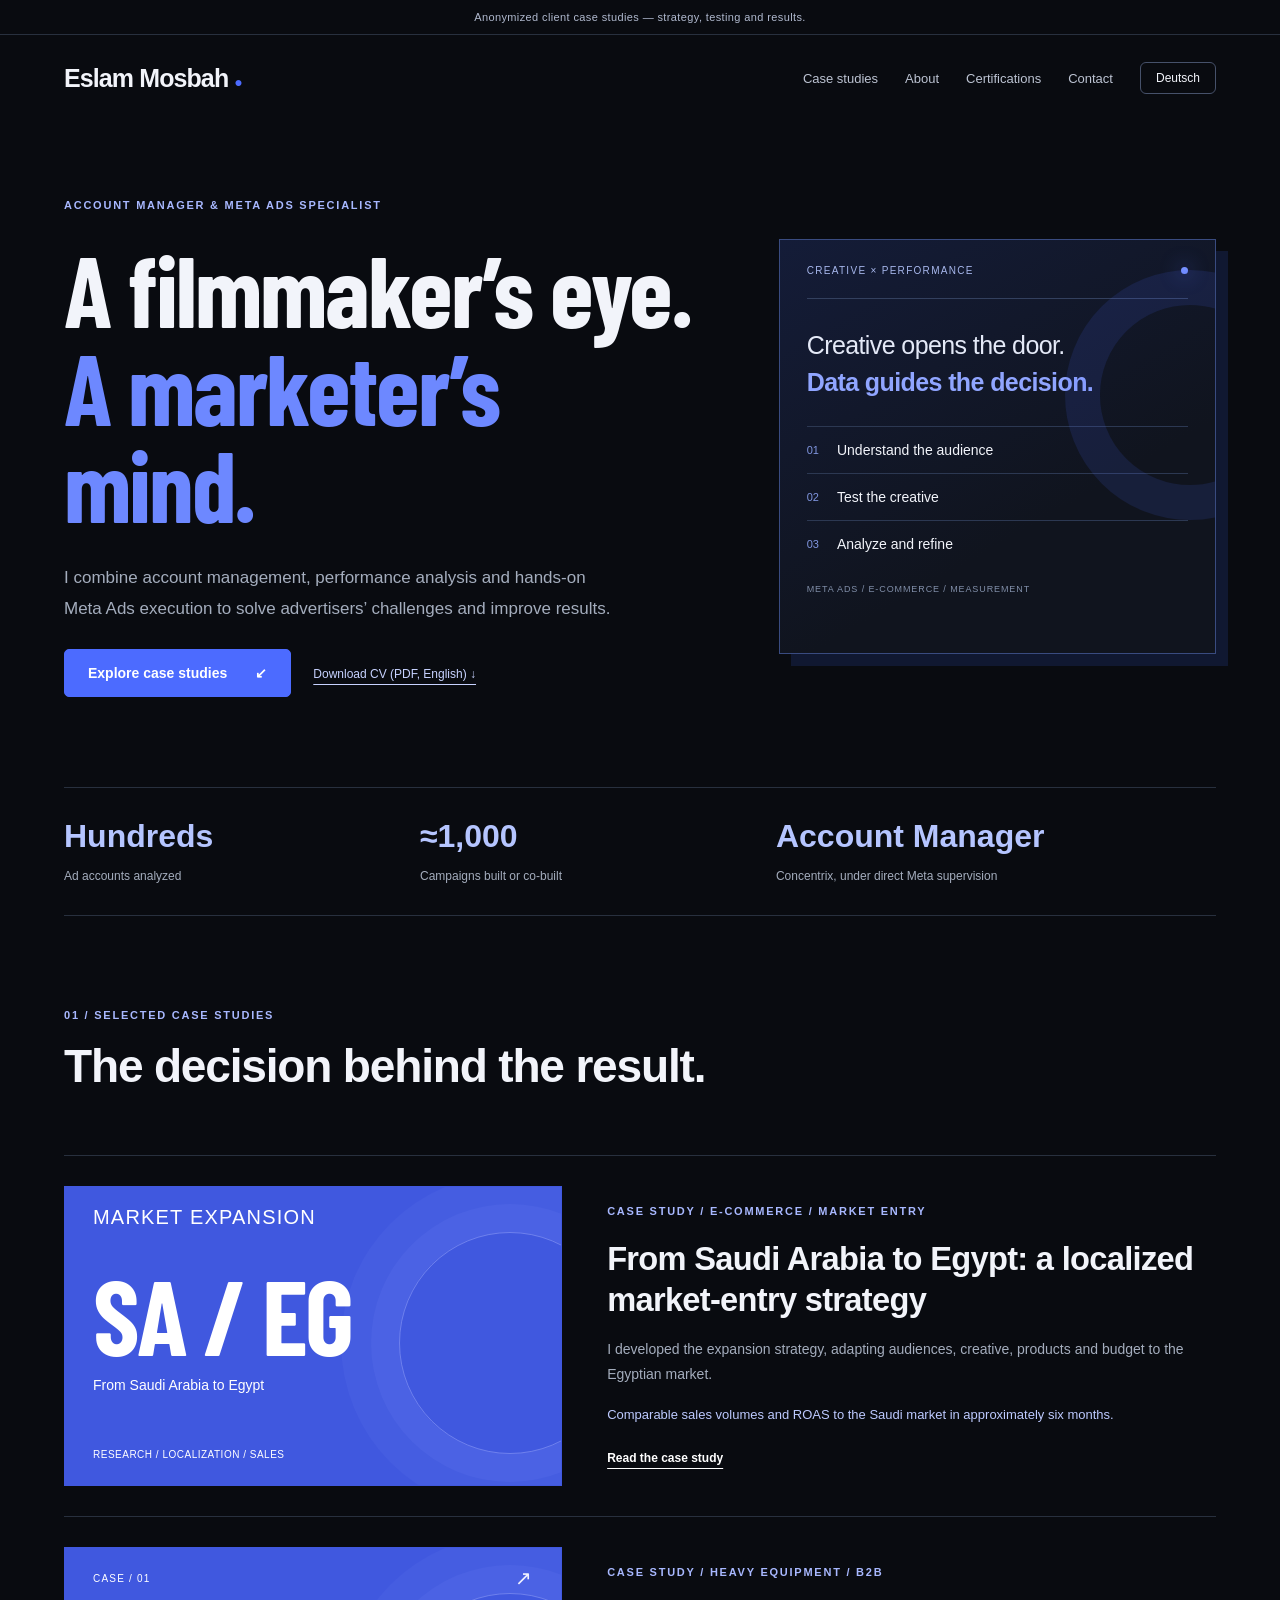
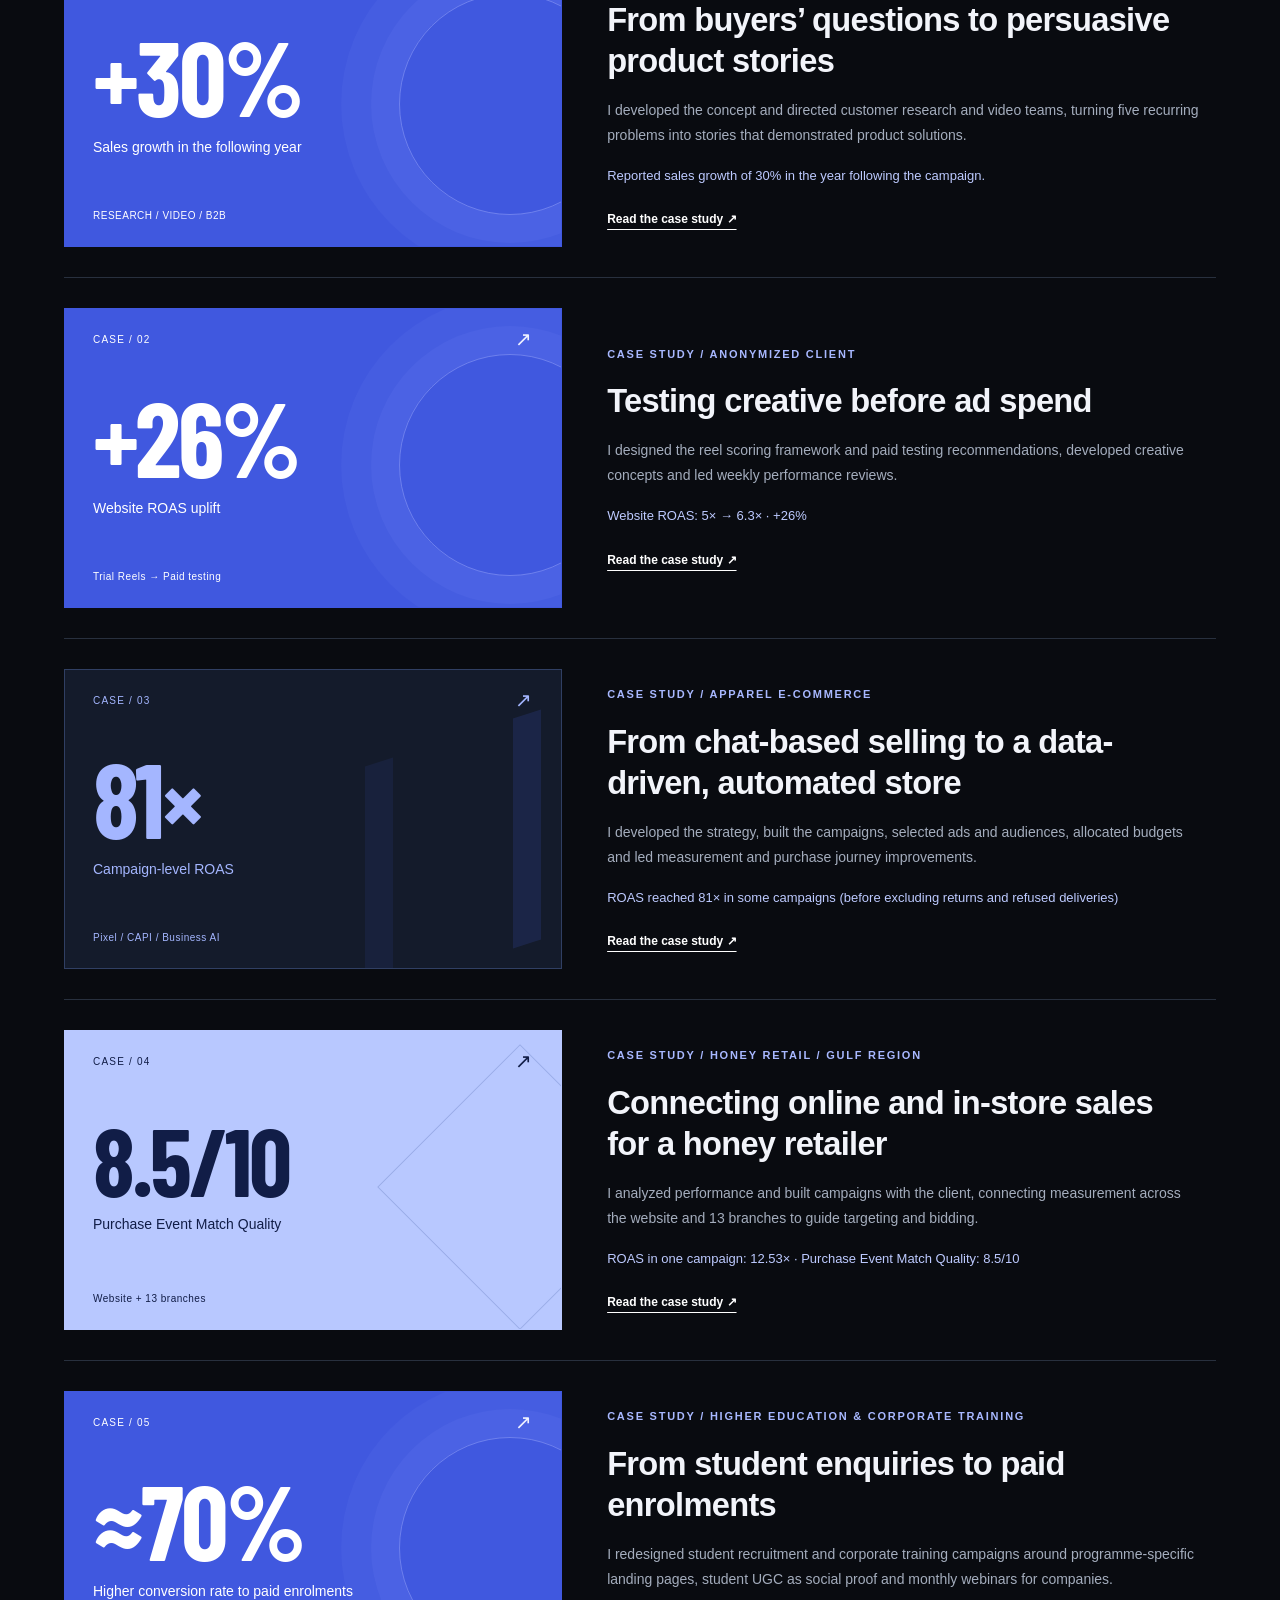
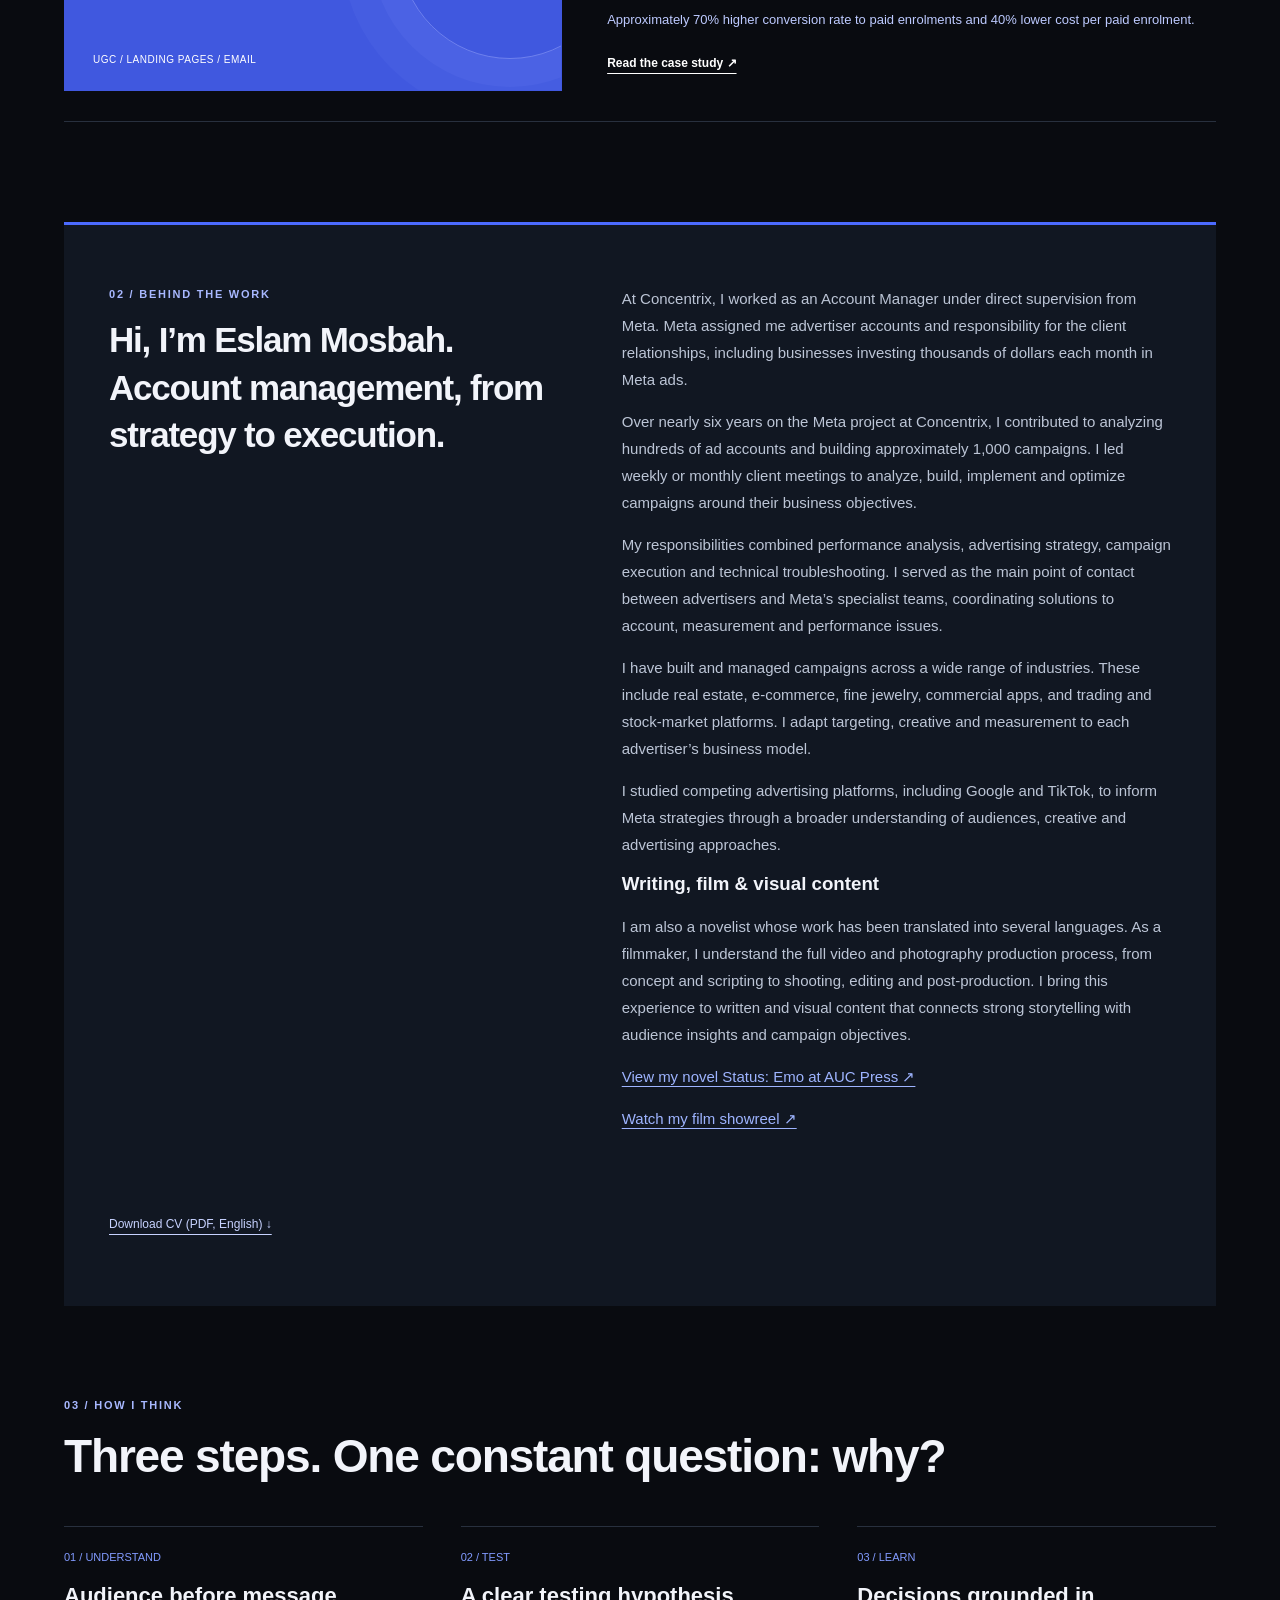
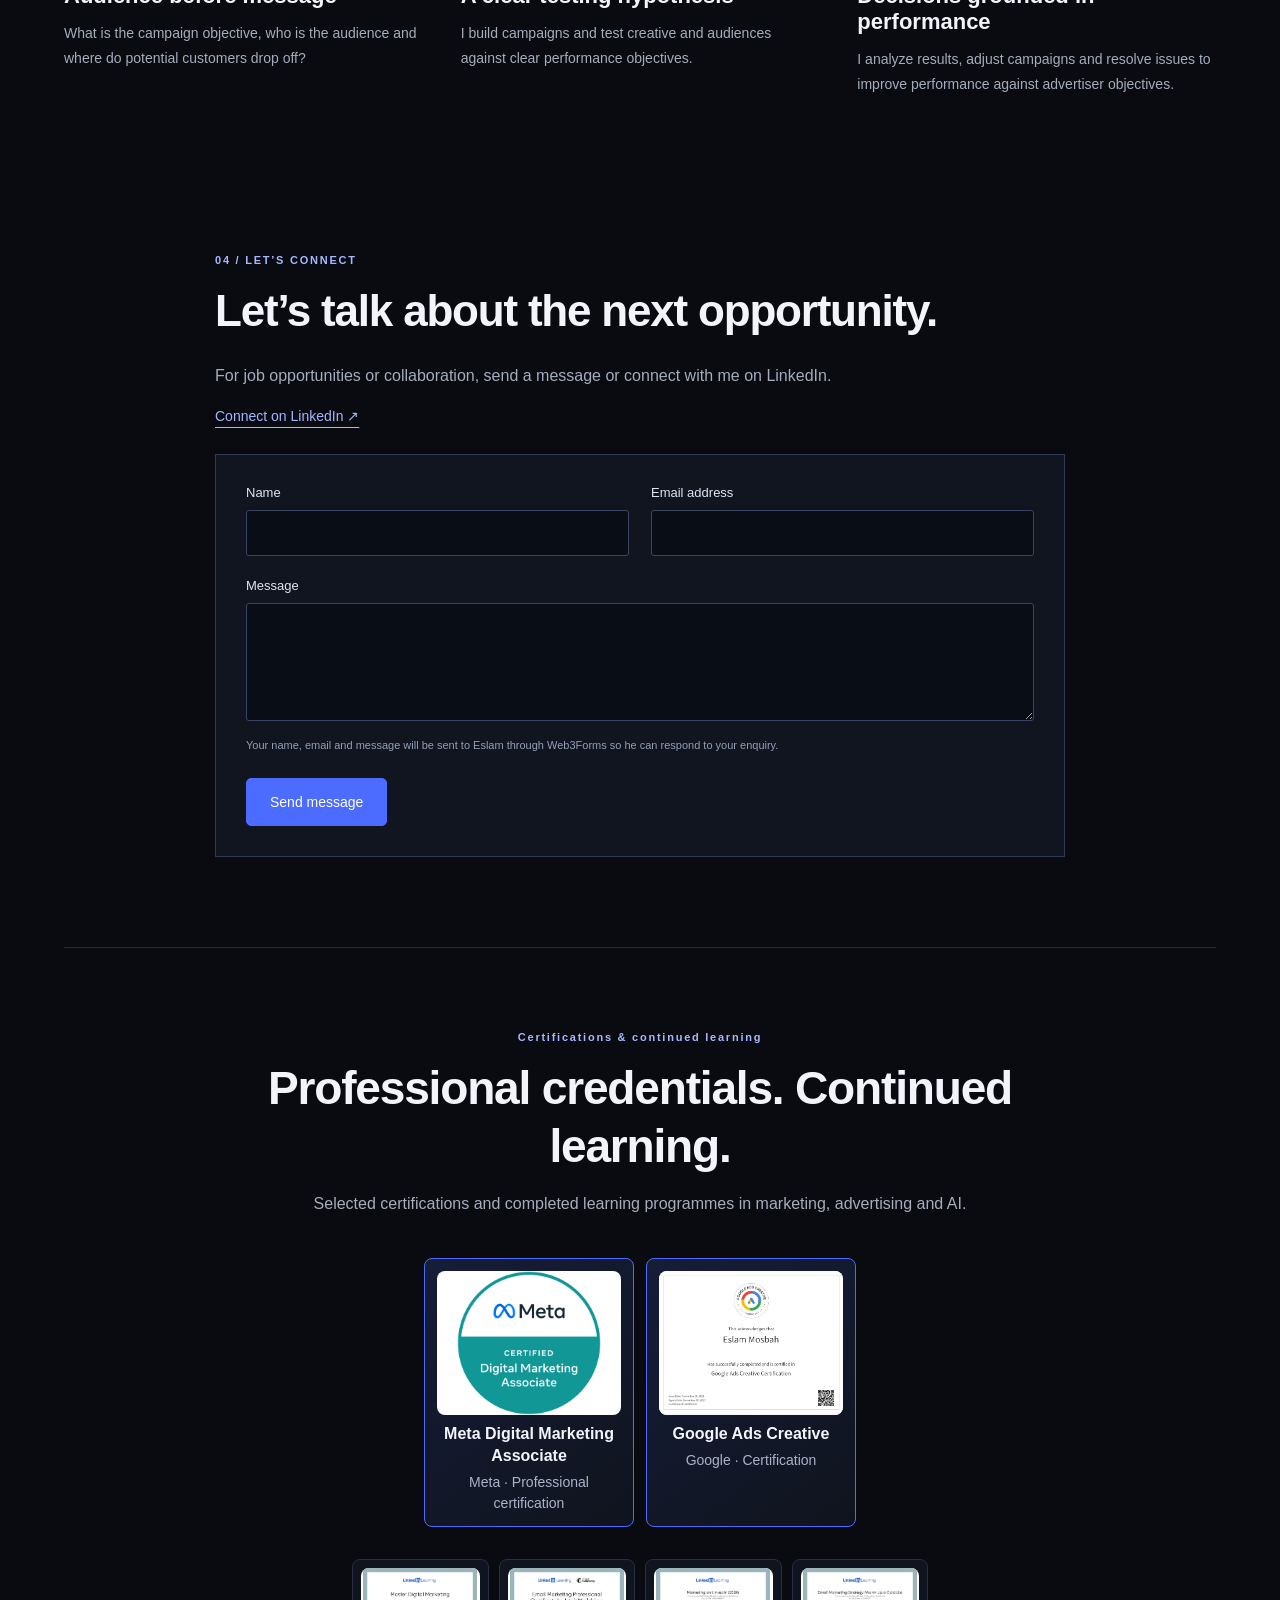
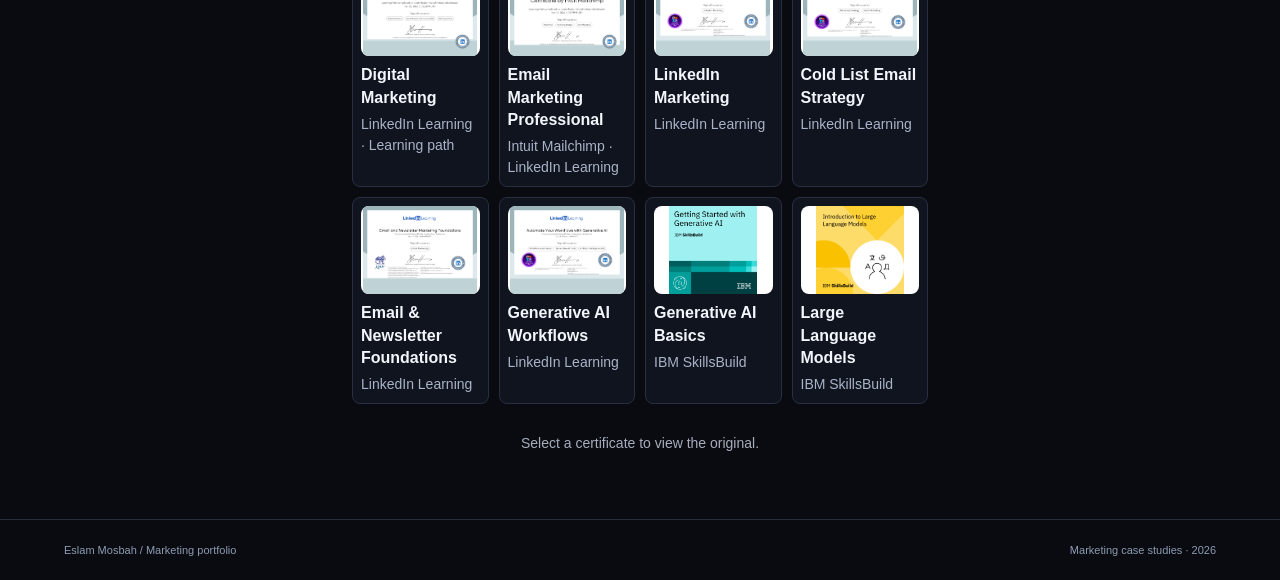
==== commit 43f1a5f4: "Add Certifications navigation link" ====
--- a/index.html
+++ b/index.html
@@ -1,5 +1,5 @@
 <!doctype html>
-<html lang="en" dir="ltr"><head><meta charset="utf-8"><meta name="viewport" content="width=device-width,initial-scale=1"><title>Eslam Mosbah | Account Manager &amp; Meta Ads Specialist</title><meta name="description" content="Eslam Mosbah — Account Manager and Meta Ads Specialist. Hundreds of ad accounts analyzed, approximately 1,000 campaign builds contributed to, and client case studies in strategy, execution and measurement."><link rel="stylesheet" href="theme.css?v=4b4812044e"></head><body><div class="topnote">Anonymized client case studies — strategy, testing and results.</div><header><a class="brand" href="#">Eslam Mosbah<span>●</span></a><nav aria-label="التنقل الرئيسي"><a href="#work">Case studies</a><a href="#about">About</a><a href="#contact">Contact</a><button id="languageSwitch" type="button" class="filter" lang="de" aria-label="Switch to German">Deutsch</button></nav></header><main><section class="hero"><div><div class="eyebrow">ACCOUNT MANAGER &amp; META ADS SPECIALIST</div><h1>A filmmaker’s eye.<br><em>A marketer’s mind.</em></h1><p class="intro">I combine account management, performance analysis and hands-on Meta Ads execution to solve advertisers’ challenges and improve results.</p><a class="cta" href="#work">Explore case studies <span>↙</span></a><a class="cv-link" href="assets/Eslam-Mosbah-Marketing-CV.pdf" download="Eslam-Mosbah-Marketing-CV.pdf">Download CV (PDF, English) ↓</a></div><div class="art" aria-label="نهج استراتيجية الحملات"><div class="strategy-top"><span>CREATIVE × PERFORMANCE</span><span class="status-dot"></span></div><p class="strategy-statement">Creative opens the door.<br><b>Data guides the decision.</b></p><div class="strategy-route"><div><span>01</span><strong>Understand the audience</strong></div><div><span>02</span><strong>Test the creative</strong></div><div><span>03</span><strong>Analyze and refine</strong></div></div><div class="strategy-bottom">META ADS / E-COMMERCE / MEASUREMENT</div></div></section><div class="experience-highlights"><div><strong>Hundreds</strong><span>Ad accounts analyzed</span></div><div><strong dir="ltr">≈1,000</strong><span>Campaigns built or co-built</span></div><div><strong>Account Manager</strong><span>Concentrix, under direct Meta supervision</span></div></div><section id="work" class="section"><div class="sectionhead"><div><div class="eyebrow">01 / SELECTED CASE STUDIES</div><h2>The decision behind the result.</h2></div></div><a class="featured-case" href="market-expansion-case.html"><div class="case-poster creative" aria-hidden="true"><div class="poster-top"><span>MARKET EXPANSION</span></div><div class="poster-main"><span class="poster-value" dir="ltr">SA / EG</span><span class="poster-label">From Saudi Arabia to Egypt</span></div><div class="poster-bottom">RESEARCH / LOCALIZATION / SALES</div></div><div><span class="eyebrow">CASE STUDY / E-COMMERCE / MARKET ENTRY</span><h3>From Saudi Arabia to Egypt: a localized market-entry strategy</h3><p>I developed the expansion strategy, adapting audiences, creative, products and budget to the Egyptian market.</p><strong>Comparable sales volumes and ROAS to the Saudi market in approximately six months.</strong><p class="read-case">Read the case study</p></div></a><a class="featured-case" href="equipment-case.html"><div class="case-poster creative" aria-hidden="true"><div class="poster-top"><span>CASE / 01</span><span>↗</span></div><div class="poster-main"><span class="poster-value" dir="ltr">+30%</span><span class="poster-label">Sales growth in the following year</span></div><div class="poster-bottom">RESEARCH / VIDEO / B2B</div></div><div><span class="eyebrow">CASE STUDY / HEAVY EQUIPMENT / B2B</span><h3>From buyers’ questions to persuasive product stories</h3><p>I developed the concept and directed customer research and video teams, turning five recurring problems into stories that demonstrated product solutions.</p><strong>Reported sales growth of 30% in the year following the campaign.</strong><p class="read-case">Read the case study ↗</p></div></a><a class="featured-case" href="jewelry-case.html"><div class="case-poster creative" aria-hidden="true"><div class="poster-top"><span>CASE / 02</span><span>↗</span></div><div class="poster-main"><span class="poster-value" dir="ltr">+26%</span><span class="poster-label">Website ROAS uplift</span></div><div class="poster-bottom">Trial Reels → Paid testing</div></div><div><span class="eyebrow">CASE STUDY / ANONYMIZED CLIENT</span><h3>Testing creative before ad spend</h3><p>I designed the reel scoring framework and paid testing recommendations, developed creative concepts and led weekly performance reviews.</p><strong>Website ROAS: 5× → 6.3× · +26%</strong><p class="read-case">Read the case study ↗</p></div></a><a class="featured-case commerce-card" href="commerce-case.html"><div class="case-poster commerce" aria-hidden="true"><div class="poster-top"><span>CASE / 03</span><span>↗</span></div><div class="poster-main"><span class="poster-value" dir="ltr">81×</span><span class="poster-label">Campaign-level ROAS</span></div><div class="poster-bottom">Pixel / CAPI / Business AI</div></div><div><span class="eyebrow">CASE STUDY / APPAREL E-COMMERCE</span><h3>From chat-based selling to a data-driven, automated store</h3><p>I developed the strategy, built the campaigns, selected ads and audiences, allocated budgets and led measurement and purchase journey improvements.</p><strong>ROAS reached 81× in some campaigns (before excluding returns and refused deliveries)</strong><p class="read-case">Read the case study ↗</p></div></a><a class="featured-case honey-card" href="honey-case.html"><div class="case-poster measurement" aria-hidden="true"><div class="poster-top"><span>CASE / 04</span><span>↗</span></div><div class="poster-main"><span class="poster-value" dir="ltr">8.5/10</span><span class="poster-label">Purchase Event Match Quality</span></div><div class="poster-bottom">Website + 13 branches</div></div><div><span class="eyebrow">CASE STUDY / HONEY RETAIL / GULF REGION</span><h3>Connecting online and in-store sales for a honey retailer</h3><p>I analyzed performance and built campaigns with the client, connecting measurement across the website and 13 branches to guide targeting and bidding.</p><strong>ROAS in one campaign: 12.53× · Purchase Event Match Quality: 8.5/10</strong><p class="read-case">Read the case study ↗</p></div></a><a class="featured-case" href="education-case.html">
+<html lang="en" dir="ltr"><head><meta charset="utf-8"><meta name="viewport" content="width=device-width,initial-scale=1"><title>Eslam Mosbah | Account Manager &amp; Meta Ads Specialist</title><meta name="description" content="Eslam Mosbah — Account Manager and Meta Ads Specialist. Hundreds of ad accounts analyzed, approximately 1,000 campaign builds contributed to, and client case studies in strategy, execution and measurement."><link rel="stylesheet" href="theme.css?v=4b4812044e"></head><body><div class="topnote">Anonymized client case studies — strategy, testing and results.</div><header><a class="brand" href="#">Eslam Mosbah<span>●</span></a><nav aria-label="التنقل الرئيسي"><a href="#work">Case studies</a><a href="#about">About</a><a href="#certifications">Certifications</a><a href="#contact">Contact</a><button id="languageSwitch" type="button" class="filter" lang="de" aria-label="Switch to German">Deutsch</button></nav></header><main><section class="hero"><div><div class="eyebrow">ACCOUNT MANAGER &amp; META ADS SPECIALIST</div><h1>A filmmaker’s eye.<br><em>A marketer’s mind.</em></h1><p class="intro">I combine account management, performance analysis and hands-on Meta Ads execution to solve advertisers’ challenges and improve results.</p><a class="cta" href="#work">Explore case studies <span>↙</span></a><a class="cv-link" href="assets/Eslam-Mosbah-Marketing-CV.pdf" download="Eslam-Mosbah-Marketing-CV.pdf">Download CV (PDF, English) ↓</a></div><div class="art" aria-label="نهج استراتيجية الحملات"><div class="strategy-top"><span>CREATIVE × PERFORMANCE</span><span class="status-dot"></span></div><p class="strategy-statement">Creative opens the door.<br><b>Data guides the decision.</b></p><div class="strategy-route"><div><span>01</span><strong>Understand the audience</strong></div><div><span>02</span><strong>Test the creative</strong></div><div><span>03</span><strong>Analyze and refine</strong></div></div><div class="strategy-bottom">META ADS / E-COMMERCE / MEASUREMENT</div></div></section><div class="experience-highlights"><div><strong>Hundreds</strong><span>Ad accounts analyzed</span></div><div><strong dir="ltr">≈1,000</strong><span>Campaigns built or co-built</span></div><div><strong>Account Manager</strong><span>Concentrix, under direct Meta supervision</span></div></div><section id="work" class="section"><div class="sectionhead"><div><div class="eyebrow">01 / SELECTED CASE STUDIES</div><h2>The decision behind the result.</h2></div></div><a class="featured-case" href="market-expansion-case.html"><div class="case-poster creative" aria-hidden="true"><div class="poster-top"><span>MARKET EXPANSION</span></div><div class="poster-main"><span class="poster-value" dir="ltr">SA / EG</span><span class="poster-label">From Saudi Arabia to Egypt</span></div><div class="poster-bottom">RESEARCH / LOCALIZATION / SALES</div></div><div><span class="eyebrow">CASE STUDY / E-COMMERCE / MARKET ENTRY</span><h3>From Saudi Arabia to Egypt: a localized market-entry strategy</h3><p>I developed the expansion strategy, adapting audiences, creative, products and budget to the Egyptian market.</p><strong>Comparable sales volumes and ROAS to the Saudi market in approximately six months.</strong><p class="read-case">Read the case study</p></div></a><a class="featured-case" href="equipment-case.html"><div class="case-poster creative" aria-hidden="true"><div class="poster-top"><span>CASE / 01</span><span>↗</span></div><div class="poster-main"><span class="poster-value" dir="ltr">+30%</span><span class="poster-label">Sales growth in the following year</span></div><div class="poster-bottom">RESEARCH / VIDEO / B2B</div></div><div><span class="eyebrow">CASE STUDY / HEAVY EQUIPMENT / B2B</span><h3>From buyers’ questions to persuasive product stories</h3><p>I developed the concept and directed customer research and video teams, turning five recurring problems into stories that demonstrated product solutions.</p><strong>Reported sales growth of 30% in the year following the campaign.</strong><p class="read-case">Read the case study ↗</p></div></a><a class="featured-case" href="jewelry-case.html"><div class="case-poster creative" aria-hidden="true"><div class="poster-top"><span>CASE / 02</span><span>↗</span></div><div class="poster-main"><span class="poster-value" dir="ltr">+26%</span><span class="poster-label">Website ROAS uplift</span></div><div class="poster-bottom">Trial Reels → Paid testing</div></div><div><span class="eyebrow">CASE STUDY / ANONYMIZED CLIENT</span><h3>Testing creative before ad spend</h3><p>I designed the reel scoring framework and paid testing recommendations, developed creative concepts and led weekly performance reviews.</p><strong>Website ROAS: 5× → 6.3× · +26%</strong><p class="read-case">Read the case study ↗</p></div></a><a class="featured-case commerce-card" href="commerce-case.html"><div class="case-poster commerce" aria-hidden="true"><div class="poster-top"><span>CASE / 03</span><span>↗</span></div><div class="poster-main"><span class="poster-value" dir="ltr">81×</span><span class="poster-label">Campaign-level ROAS</span></div><div class="poster-bottom">Pixel / CAPI / Business AI</div></div><div><span class="eyebrow">CASE STUDY / APPAREL E-COMMERCE</span><h3>From chat-based selling to a data-driven, automated store</h3><p>I developed the strategy, built the campaigns, selected ads and audiences, allocated budgets and led measurement and purchase journey improvements.</p><strong>ROAS reached 81× in some campaigns (before excluding returns and refused deliveries)</strong><p class="read-case">Read the case study ↗</p></div></a><a class="featured-case honey-card" href="honey-case.html"><div class="case-poster measurement" aria-hidden="true"><div class="poster-top"><span>CASE / 04</span><span>↗</span></div><div class="poster-main"><span class="poster-value" dir="ltr">8.5/10</span><span class="poster-label">Purchase Event Match Quality</span></div><div class="poster-bottom">Website + 13 branches</div></div><div><span class="eyebrow">CASE STUDY / HONEY RETAIL / GULF REGION</span><h3>Connecting online and in-store sales for a honey retailer</h3><p>I analyzed performance and built campaigns with the client, connecting measurement across the website and 13 branches to guide targeting and bidding.</p><strong>ROAS in one campaign: 12.53× · Purchase Event Match Quality: 8.5/10</strong><p class="read-case">Read the case study ↗</p></div></a><a class="featured-case" href="education-case.html">
 <div class="case-poster creative" aria-hidden="true">
 <div class="poster-top"><span>CASE / 05</span><span>↗</span></div>
 <div class="poster-main"><span class="poster-value" dir="ltr">≈70%</span><span class="poster-label">Higher conversion rate to paid enrolments</span></div>
@@ -10,4 +10,4 @@
 <p>I redesigned student recruitment and corporate training campaigns around programme-specific landing pages, student UGC as social proof and monthly webinars for companies.</p>
 <strong>Approximately 70% higher conversion rate to paid enrolments and 40% lower cost per paid enrolment.</strong>
 <p class="read-case">Read the case study ↗</p></div>
-</a></section><section id="about" class="about"><div><div class="eyebrow">02 / BEHIND THE WORK</div><h2>Hi, I’m Eslam Mosbah.<br>Account management, from strategy to execution.</h2></div><div><p>At Concentrix, I worked as an Account Manager under direct supervision from Meta. Meta assigned me advertiser accounts and responsibility for the client relationships, including businesses investing thousands of dollars each month in Meta ads.</p><p>Over nearly six years on the Meta project at Concentrix, I contributed to analyzing hundreds of ad accounts and building approximately 1,000 campaigns. I led weekly or monthly client meetings to analyze, build, implement and optimize campaigns around their business objectives.</p><p>My responsibilities combined performance analysis, advertising strategy, campaign execution and technical troubleshooting. I served as the main point of contact between advertisers and Meta’s specialist teams, coordinating solutions to account, measurement and performance issues.</p><p>I have built and managed campaigns across a wide range of industries. These include real estate, e-commerce, fine jewelry, commercial apps, and trading and stock-market platforms. I adapt targeting, creative and measurement to each advertiser’s business model.</p><p>I studied competing advertising platforms, including Google and TikTok, to inform Meta strategies through a broader understanding of audiences, creative and advertising approaches.</p><h3>Writing, film &amp; visual content</h3><p>I am also a novelist whose work has been translated into several languages. As a filmmaker, I understand the full video and photography production process, from concept and scripting to shooting, editing and post-production. I bring this experience to written and visual content that connects strong storytelling with audience insights and campaign objectives.</p><p><a class="term-link" href="https://aucpress.com/9789774165825/" target="_blank" rel="noopener noreferrer">View my novel Status: Emo at AUC Press ↗</a></p><p><a class="term-link" href="https://www.youtube.com/watch?v=QPr79t4B-Aw" target="_blank" rel="noopener noreferrer">Watch my film showreel ↗</a></p></div><a class="cv-link" href="assets/Eslam-Mosbah-Marketing-CV.pdf" download="Eslam-Mosbah-Marketing-CV.pdf">Download CV (PDF, English) ↓</a></section><section class="section"><div class="eyebrow">03 / HOW I THINK</div><h2>Three steps. One constant question: why?</h2><div class="steps"><div class="step"><span>01 / UNDERSTAND</span><h3>Audience before message</h3><p>What is the campaign objective, who is the audience and where do potential customers drop off?</p></div><div class="step"><span>02 / TEST</span><h3>A clear testing hypothesis</h3><p>I build campaigns and test creative and audiences against clear performance objectives.</p></div><div class="step"><span>03 / LEARN</span><h3>Decisions grounded in performance</h3><p>I analyze results, adjust campaigns and resolve issues to improve performance against advertiser objectives.</p></div></div></section><section class="contact" id="contact"><div class="eyebrow">04 / LET’S CONNECT</div><h2>Let’s talk about the next opportunity.</h2><p>For job opportunities or collaboration, send a message or connect with me on LinkedIn.</p><a class="linkedin-link" href="https://www.linkedin.com/in/eslam-mosbah/" target="_blank" rel="noopener noreferrer">Connect on LinkedIn ↗</a><form id="contactForm" action="https://api.web3forms.com/submit" method="POST"><input type="hidden" name="access_key" id="web3AccessKey" value="1118dacc-4262-4453-ba39-8177a4cc0085"><input type="hidden" name="subject" value="Portfolio enquiry — Eslam Mosbah"><input type="hidden" name="from_name" value="Eslam Mosbah Portfolio"><div class="contact-fields"><div><label for="contactName">Name</label><input id="contactName" name="name" autocomplete="name" maxlength="120" required></div><div><label for="contactEmail">Email address</label><input id="contactEmail" name="email" type="email" autocomplete="email" maxlength="254" dir="ltr" required></div></div><label for="contactMessage">Message</label><textarea id="contactMessage" name="message" rows="5" maxlength="5000" required></textarea><div class="form-trap" aria-hidden="true"><input type="checkbox" name="botcheck" tabindex="-1" autocomplete="off" aria-label="Leave unchecked"></div><p class="form-note">Your name, email and message will be sent to Eslam through Web3Forms so he can respond to your enquiry.</p><button type="submit" class="cta" disabled>Send message</button><p id="contactSetupNote" class="form-note">The form is being activated. Please connect on LinkedIn for now.</p><p id="contactStatus" role="status" tabindex="-1" hidden></p></form></section><section class="section credentials" id="certifications" aria-labelledby="certifications-title"><div class="credential-heading"><div class="eyebrow">Certifications &amp; continued learning</div><h2 id="certifications-title">Professional credentials. Continued learning.</h2><p>Selected certifications and completed learning programmes in marketing, advertising and AI.</p></div><div class="credential-spotlight"><a class="credential-card credential-featured" href="assets/meta-digital-marketing-associate.png" target="_blank" rel="noopener noreferrer"><div class="credential-image"><img src="assets/meta-digital-marketing-associate.png" alt="Meta Digital Marketing Associate" loading="lazy" decoding="async"></div><h3>Meta Digital Marketing Associate</h3><p>Meta · Professional certification</p></a><a class="credential-card credential-featured" href="assets/google-ads-creative-certificate.png" target="_blank" rel="noopener noreferrer"><div class="credential-image"><img src="assets/google-ads-creative-certificate.png" alt="Google Ads Creative" loading="lazy" decoding="async"></div><h3>Google Ads Creative</h3><p>Google · Certification</p></a></div><div class="credential-grid"><a class="credential-card" href="assets/digital-marketing.pdf" target="_blank" rel="noopener noreferrer"><div class="credential-image"><img src="assets/digital-marketing.png" alt="Digital Marketing" loading="lazy" decoding="async"></div><h3>Digital Marketing</h3><p>LinkedIn Learning · Learning path</p></a><a class="credential-card" href="assets/email-marketing-professional.pdf" target="_blank" rel="noopener noreferrer"><div class="credential-image"><img src="assets/email-marketing-professional.png" alt="Email Marketing Professional" loading="lazy" decoding="async"></div><h3>Email Marketing Professional</h3><p>Intuit Mailchimp · LinkedIn Learning</p></a><a class="credential-card" href="assets/linkedin-marketing.pdf" target="_blank" rel="noopener noreferrer"><div class="credential-image"><img src="assets/linkedin-marketing.png" alt="LinkedIn Marketing" loading="lazy" decoding="async"></div><h3>LinkedIn Marketing</h3><p>LinkedIn Learning</p></a><a class="credential-card" href="assets/email-list-strategy.pdf" target="_blank" rel="noopener noreferrer"><div class="credential-image"><img src="assets/email-list-strategy.png" alt="Cold List Email Strategy" loading="lazy" decoding="async"></div><h3>Cold List Email Strategy</h3><p>LinkedIn Learning</p></a><a class="credential-card" href="assets/email-newsletter-foundations.pdf" target="_blank" rel="noopener noreferrer"><div class="credential-image"><img src="assets/email-newsletter-foundations.png" alt="Email &amp; Newsletter Foundations" loading="lazy" decoding="async"></div><h3>Email &amp; Newsletter Foundations</h3><p>LinkedIn Learning</p></a><a class="credential-card" href="assets/generative-ai-workflows.pdf" target="_blank" rel="noopener noreferrer"><div class="credential-image"><img src="assets/generative-ai-workflows.png" alt="Generative AI Workflows" loading="lazy" decoding="async"></div><h3>Generative AI Workflows</h3><p>LinkedIn Learning</p></a><a class="credential-card" href="assets/ibm-generative-ai.png" target="_blank" rel="noopener noreferrer"><div class="credential-image"><img src="assets/ibm-generative-ai.png" alt="Generative AI Basics" loading="lazy" decoding="async"></div><h3>Generative AI Basics</h3><p>IBM SkillsBuild</p></a><a class="credential-card" href="assets/ibm-large-language-models.png" target="_blank" rel="noopener noreferrer"><div class="credential-image"><img src="assets/ibm-large-language-models.png" alt="Large Language Models" loading="lazy" decoding="async"></div><h3>Large Language Models</h3><p>IBM SkillsBuild</p></a></div><p class="credential-note">Select a certificate to view the original.</p></section></main><footer><span>Eslam Mosbah / Marketing portfolio</span><span>Marketing case studies · 2026</span></footer><script src="german.js?v=f095a275b5"></script><script src="languages.js?v=2152ac2d26"></script></body></html>+</a></section><section id="about" class="about"><div><div class="eyebrow">02 / BEHIND THE WORK</div><h2>Hi, I’m Eslam Mosbah.<br>Account management, from strategy to execution.</h2></div><div><p>At Concentrix, I worked as an Account Manager under direct supervision from Meta. Meta assigned me advertiser accounts and responsibility for the client relationships, including businesses investing thousands of dollars each month in Meta ads.</p><p>Over nearly six years on the Meta project at Concentrix, I contributed to analyzing hundreds of ad accounts and building approximately 1,000 campaigns. I led weekly or monthly client meetings to analyze, build, implement and optimize campaigns around their business objectives.</p><p>My responsibilities combined performance analysis, advertising strategy, campaign execution and technical troubleshooting. I served as the main point of contact between advertisers and Meta’s specialist teams, coordinating solutions to account, measurement and performance issues.</p><p>I have built and managed campaigns across a wide range of industries. These include real estate, e-commerce, fine jewelry, commercial apps, and trading and stock-market platforms. I adapt targeting, creative and measurement to each advertiser’s business model.</p><p>I studied competing advertising platforms, including Google and TikTok, to inform Meta strategies through a broader understanding of audiences, creative and advertising approaches.</p><h3>Writing, film &amp; visual content</h3><p>I am also a novelist whose work has been translated into several languages. As a filmmaker, I understand the full video and photography production process, from concept and scripting to shooting, editing and post-production. I bring this experience to written and visual content that connects strong storytelling with audience insights and campaign objectives.</p><p><a class="term-link" href="https://aucpress.com/9789774165825/" target="_blank" rel="noopener noreferrer">View my novel Status: Emo at AUC Press ↗</a></p><p><a class="term-link" href="https://www.youtube.com/watch?v=QPr79t4B-Aw" target="_blank" rel="noopener noreferrer">Watch my film showreel ↗</a></p></div><a class="cv-link" href="assets/Eslam-Mosbah-Marketing-CV.pdf" download="Eslam-Mosbah-Marketing-CV.pdf">Download CV (PDF, English) ↓</a></section><section class="section"><div class="eyebrow">03 / HOW I THINK</div><h2>Three steps. One constant question: why?</h2><div class="steps"><div class="step"><span>01 / UNDERSTAND</span><h3>Audience before message</h3><p>What is the campaign objective, who is the audience and where do potential customers drop off?</p></div><div class="step"><span>02 / TEST</span><h3>A clear testing hypothesis</h3><p>I build campaigns and test creative and audiences against clear performance objectives.</p></div><div class="step"><span>03 / LEARN</span><h3>Decisions grounded in performance</h3><p>I analyze results, adjust campaigns and resolve issues to improve performance against advertiser objectives.</p></div></div></section><section class="contact" id="contact"><div class="eyebrow">04 / LET’S CONNECT</div><h2>Let’s talk about the next opportunity.</h2><p>For job opportunities or collaboration, send a message or connect with me on LinkedIn.</p><a class="linkedin-link" href="https://www.linkedin.com/in/eslam-mosbah/" target="_blank" rel="noopener noreferrer">Connect on LinkedIn ↗</a><form id="contactForm" action="https://api.web3forms.com/submit" method="POST"><input type="hidden" name="access_key" id="web3AccessKey" value="1118dacc-4262-4453-ba39-8177a4cc0085"><input type="hidden" name="subject" value="Portfolio enquiry — Eslam Mosbah"><input type="hidden" name="from_name" value="Eslam Mosbah Portfolio"><div class="contact-fields"><div><label for="contactName">Name</label><input id="contactName" name="name" autocomplete="name" maxlength="120" required></div><div><label for="contactEmail">Email address</label><input id="contactEmail" name="email" type="email" autocomplete="email" maxlength="254" dir="ltr" required></div></div><label for="contactMessage">Message</label><textarea id="contactMessage" name="message" rows="5" maxlength="5000" required></textarea><div class="form-trap" aria-hidden="true"><input type="checkbox" name="botcheck" tabindex="-1" autocomplete="off" aria-label="Leave unchecked"></div><p class="form-note">Your name, email and message will be sent to Eslam through Web3Forms so he can respond to your enquiry.</p><button type="submit" class="cta" disabled>Send message</button><p id="contactSetupNote" class="form-note">The form is being activated. Please connect on LinkedIn for now.</p><p id="contactStatus" role="status" tabindex="-1" hidden></p></form></section><section class="section credentials" id="certifications" aria-labelledby="certifications-title"><div class="credential-heading"><div class="eyebrow">Certifications &amp; continued learning</div><h2 id="certifications-title">Professional credentials. Continued learning.</h2><p>Selected certifications and completed learning programmes in marketing, advertising and AI.</p></div><div class="credential-spotlight"><a class="credential-card credential-featured" href="assets/meta-digital-marketing-associate.png" target="_blank" rel="noopener noreferrer"><div class="credential-image"><img src="assets/meta-digital-marketing-associate.png" alt="Meta Digital Marketing Associate" loading="lazy" decoding="async"></div><h3>Meta Digital Marketing Associate</h3><p>Meta · Professional certification</p></a><a class="credential-card credential-featured" href="assets/google-ads-creative-certificate.png" target="_blank" rel="noopener noreferrer"><div class="credential-image"><img src="assets/google-ads-creative-certificate.png" alt="Google Ads Creative" loading="lazy" decoding="async"></div><h3>Google Ads Creative</h3><p>Google · Certification</p></a></div><div class="credential-grid"><a class="credential-card" href="assets/digital-marketing.pdf" target="_blank" rel="noopener noreferrer"><div class="credential-image"><img src="assets/digital-marketing.png" alt="Digital Marketing" loading="lazy" decoding="async"></div><h3>Digital Marketing</h3><p>LinkedIn Learning · Learning path</p></a><a class="credential-card" href="assets/email-marketing-professional.pdf" target="_blank" rel="noopener noreferrer"><div class="credential-image"><img src="assets/email-marketing-professional.png" alt="Email Marketing Professional" loading="lazy" decoding="async"></div><h3>Email Marketing Professional</h3><p>Intuit Mailchimp · LinkedIn Learning</p></a><a class="credential-card" href="assets/linkedin-marketing.pdf" target="_blank" rel="noopener noreferrer"><div class="credential-image"><img src="assets/linkedin-marketing.png" alt="LinkedIn Marketing" loading="lazy" decoding="async"></div><h3>LinkedIn Marketing</h3><p>LinkedIn Learning</p></a><a class="credential-card" href="assets/email-list-strategy.pdf" target="_blank" rel="noopener noreferrer"><div class="credential-image"><img src="assets/email-list-strategy.png" alt="Cold List Email Strategy" loading="lazy" decoding="async"></div><h3>Cold List Email Strategy</h3><p>LinkedIn Learning</p></a><a class="credential-card" href="assets/email-newsletter-foundations.pdf" target="_blank" rel="noopener noreferrer"><div class="credential-image"><img src="assets/email-newsletter-foundations.png" alt="Email &amp; Newsletter Foundations" loading="lazy" decoding="async"></div><h3>Email &amp; Newsletter Foundations</h3><p>LinkedIn Learning</p></a><a class="credential-card" href="assets/generative-ai-workflows.pdf" target="_blank" rel="noopener noreferrer"><div class="credential-image"><img src="assets/generative-ai-workflows.png" alt="Generative AI Workflows" loading="lazy" decoding="async"></div><h3>Generative AI Workflows</h3><p>LinkedIn Learning</p></a><a class="credential-card" href="assets/ibm-generative-ai.png" target="_blank" rel="noopener noreferrer"><div class="credential-image"><img src="assets/ibm-generative-ai.png" alt="Generative AI Basics" loading="lazy" decoding="async"></div><h3>Generative AI Basics</h3><p>IBM SkillsBuild</p></a><a class="credential-card" href="assets/ibm-large-language-models.png" target="_blank" rel="noopener noreferrer"><div class="credential-image"><img src="assets/ibm-large-language-models.png" alt="Large Language Models" loading="lazy" decoding="async"></div><h3>Large Language Models</h3><p>IBM SkillsBuild</p></a></div><p class="credential-note">Select a certificate to view the original.</p></section></main><footer><span>Eslam Mosbah / Marketing portfolio</span><span>Marketing case studies · 2026</span></footer><script src="german.js?v=12418c6d32"></script><script src="languages.js?v=2152ac2d26"></script></body></html>
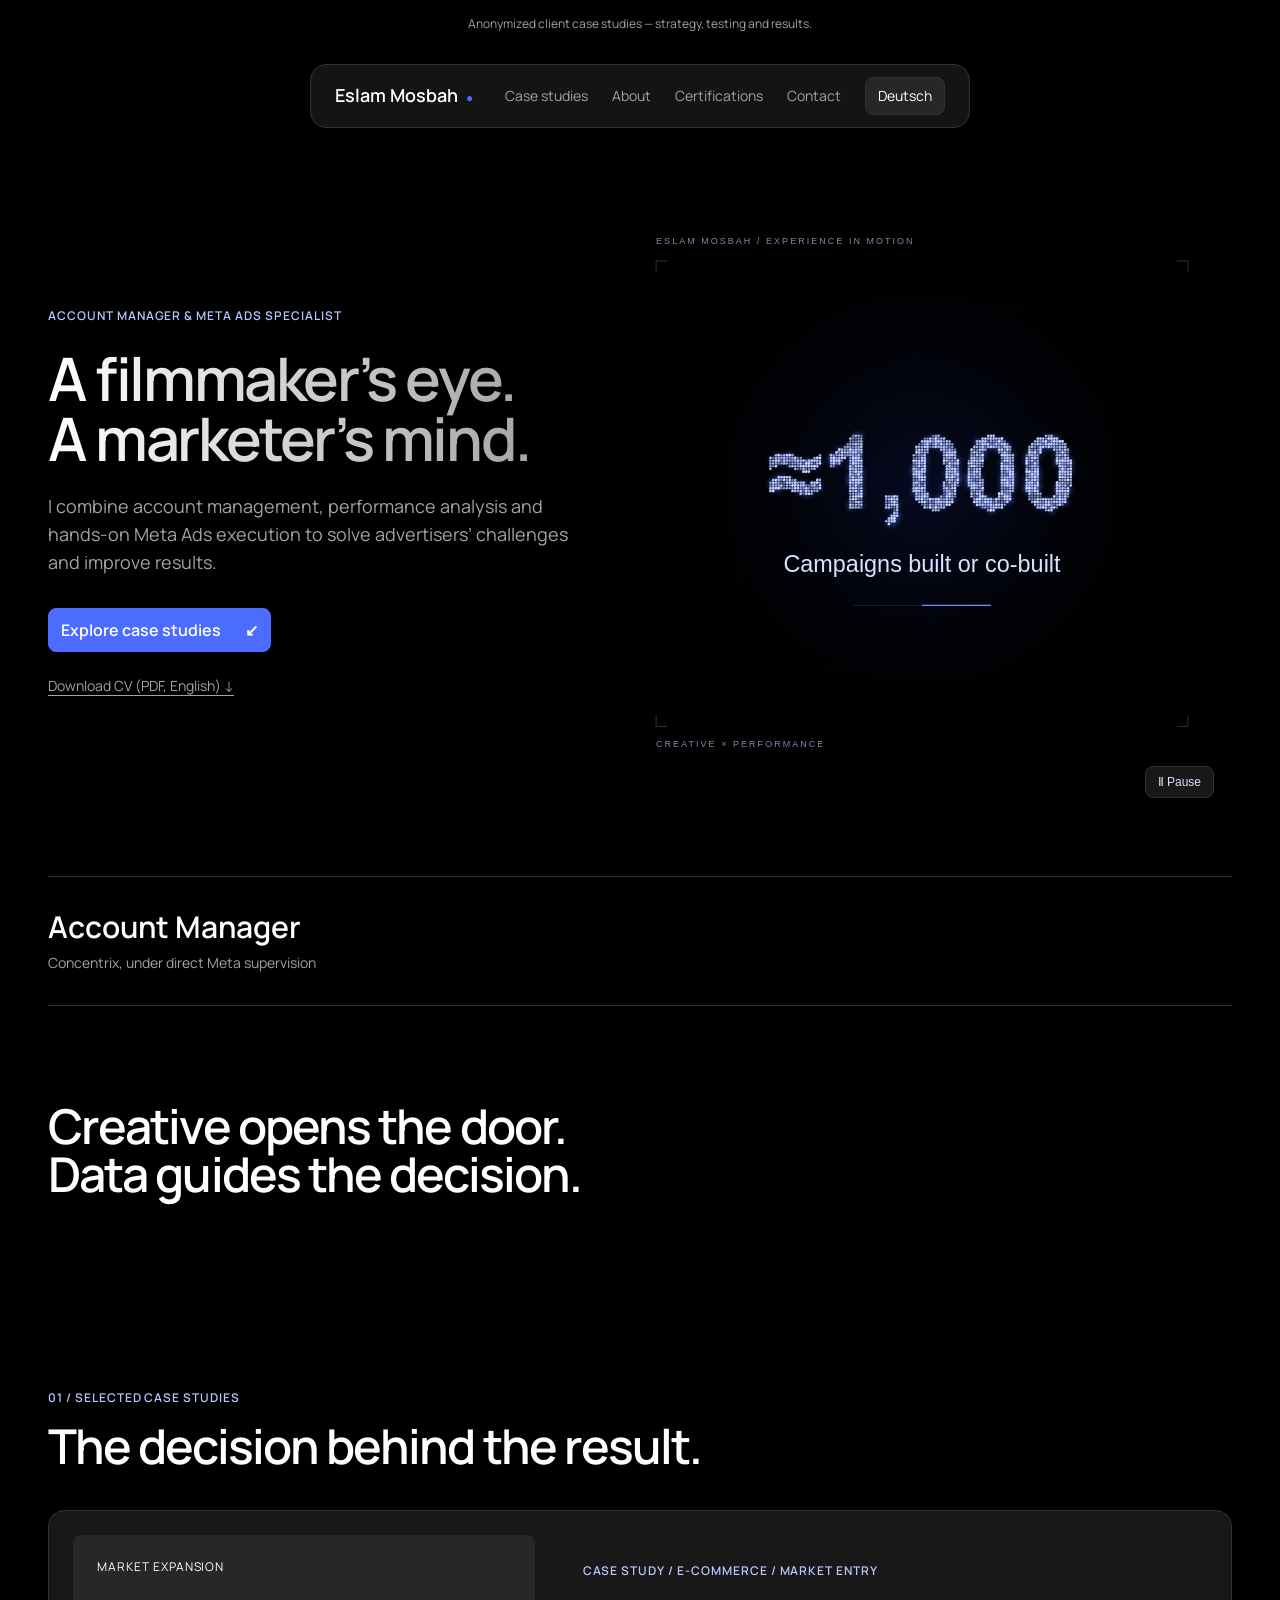
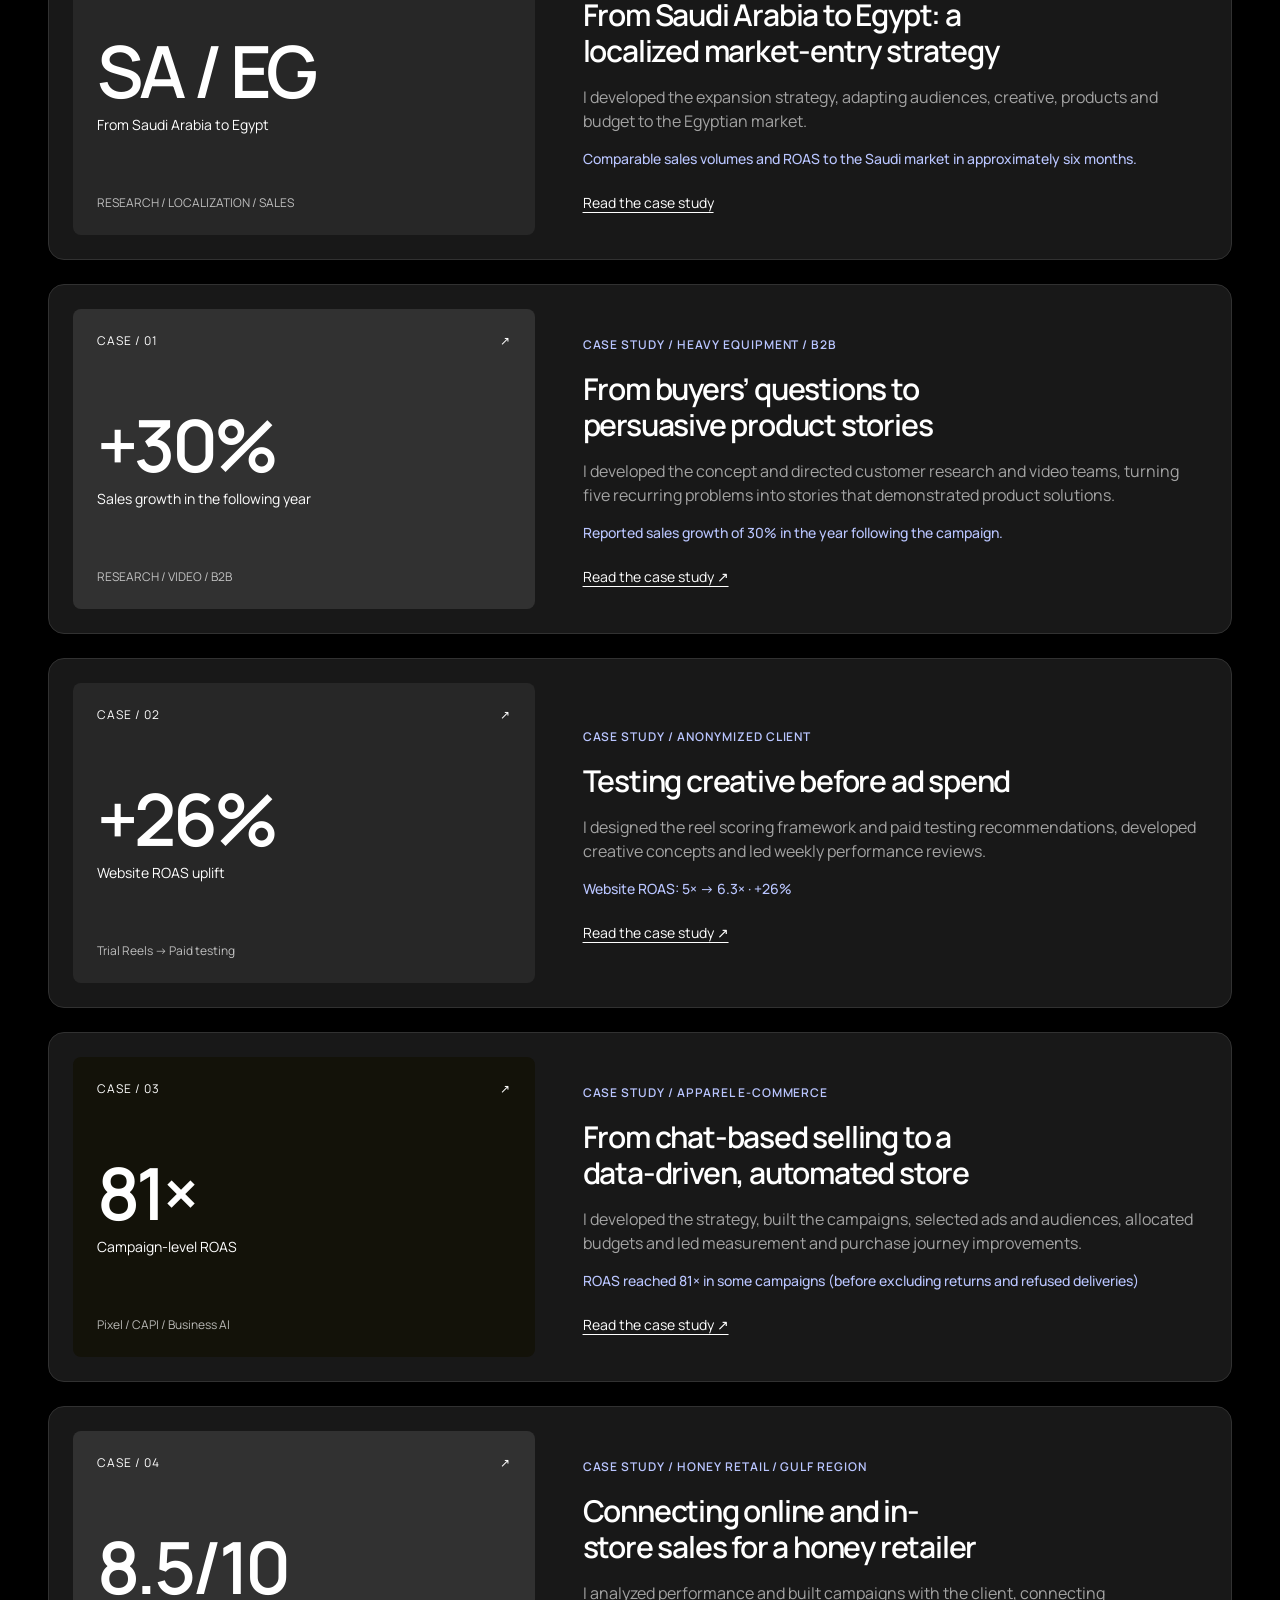
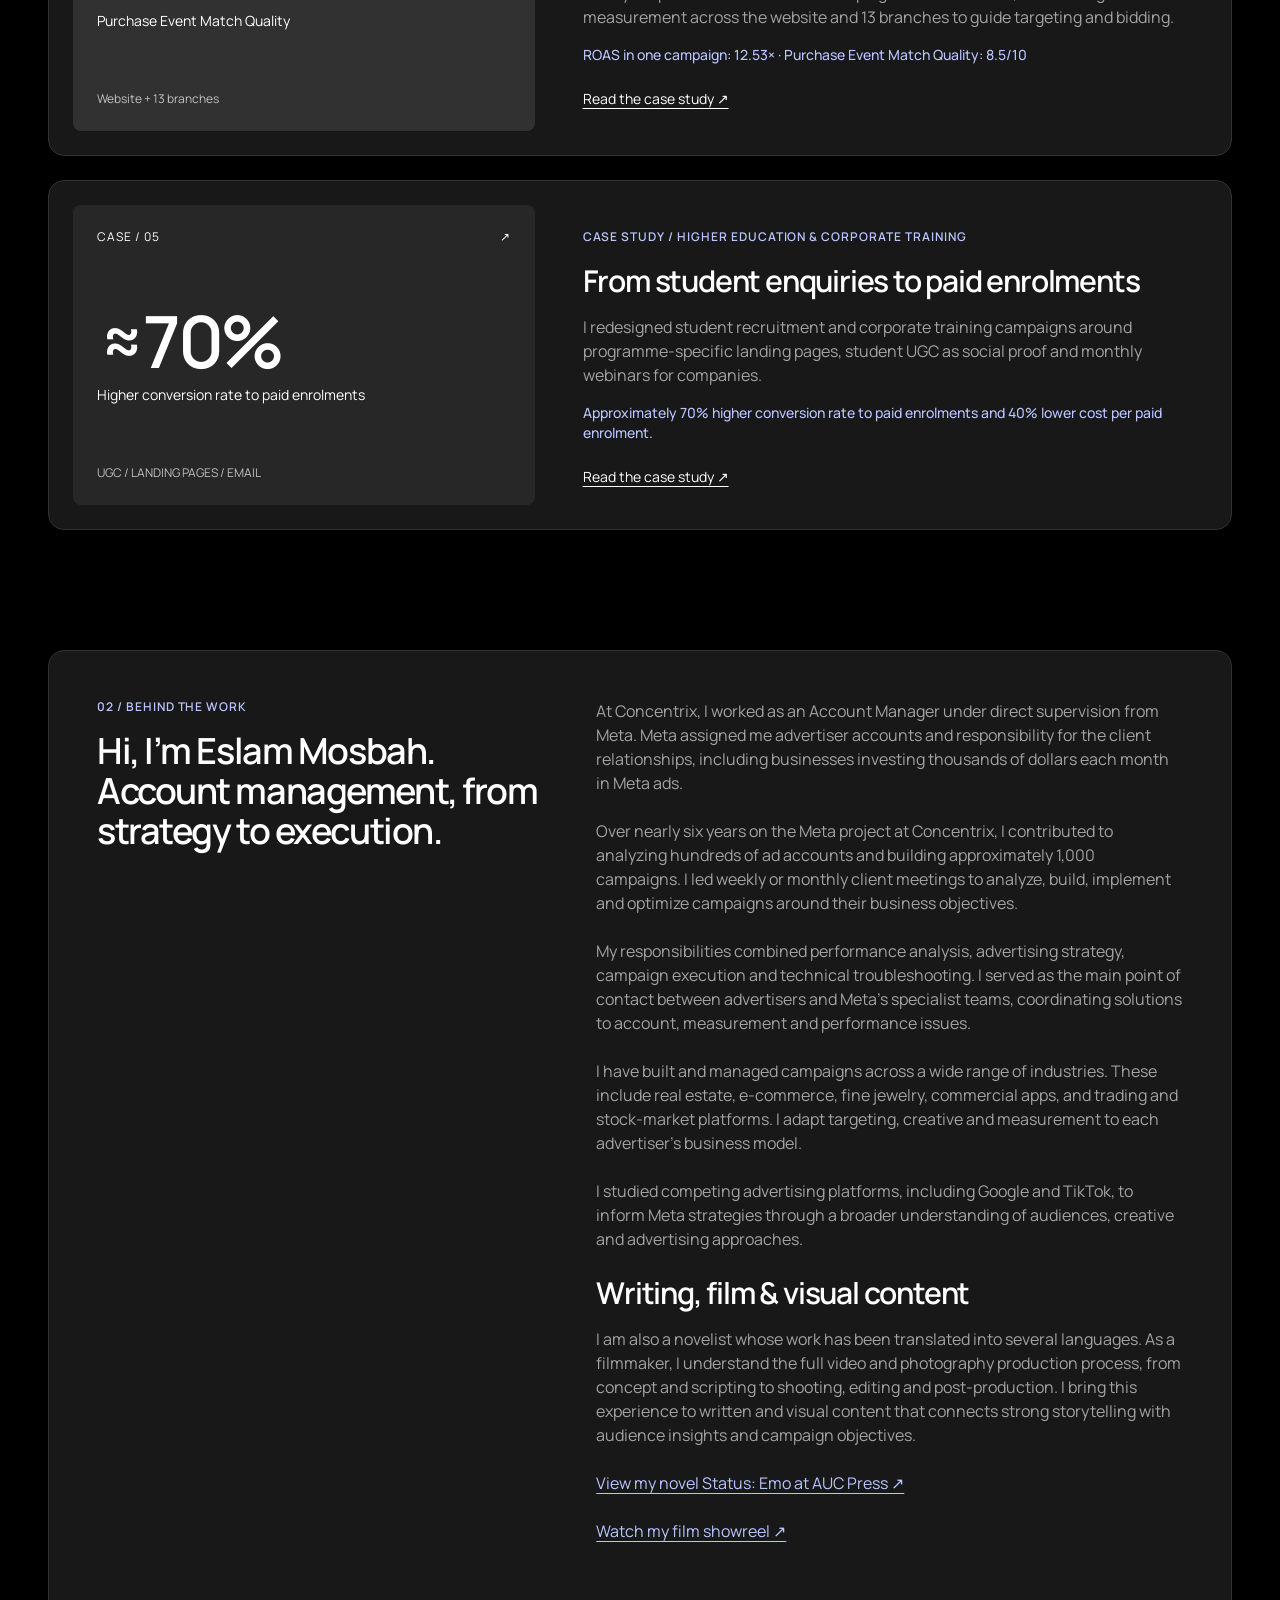
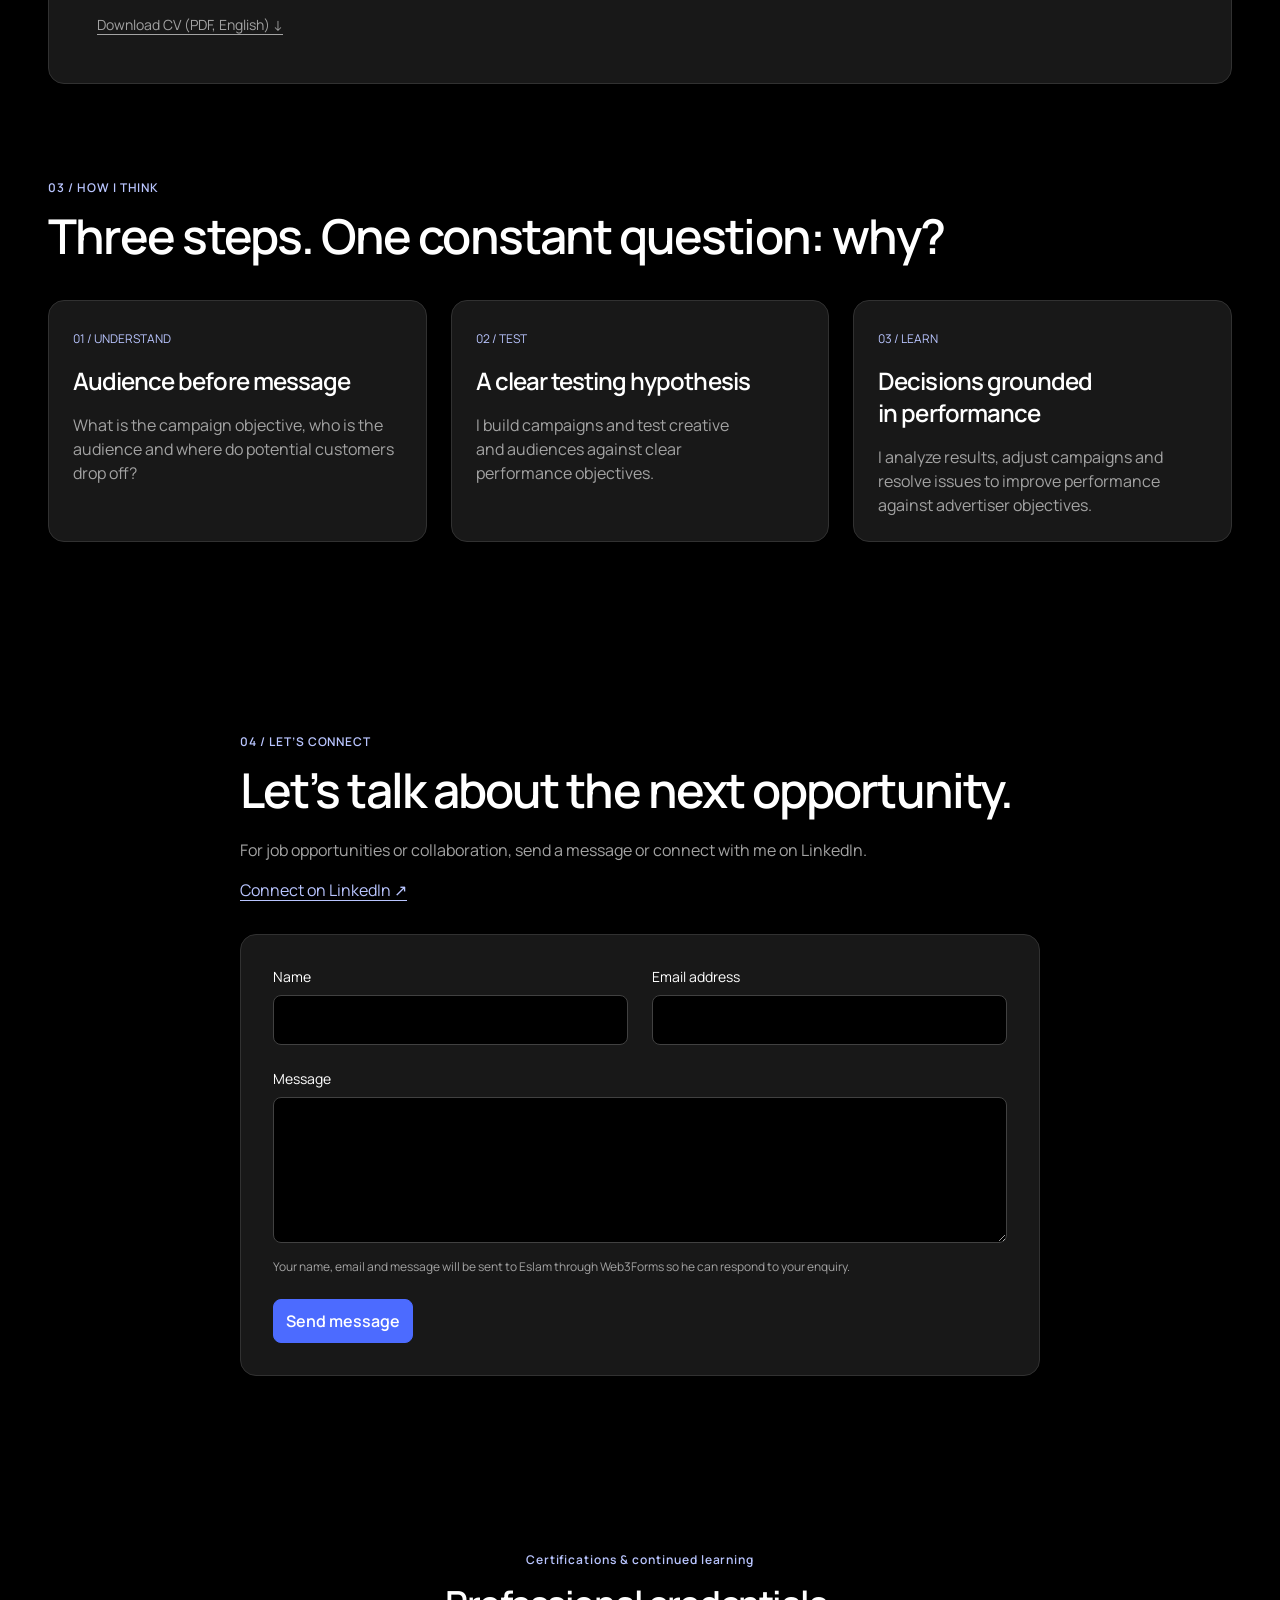
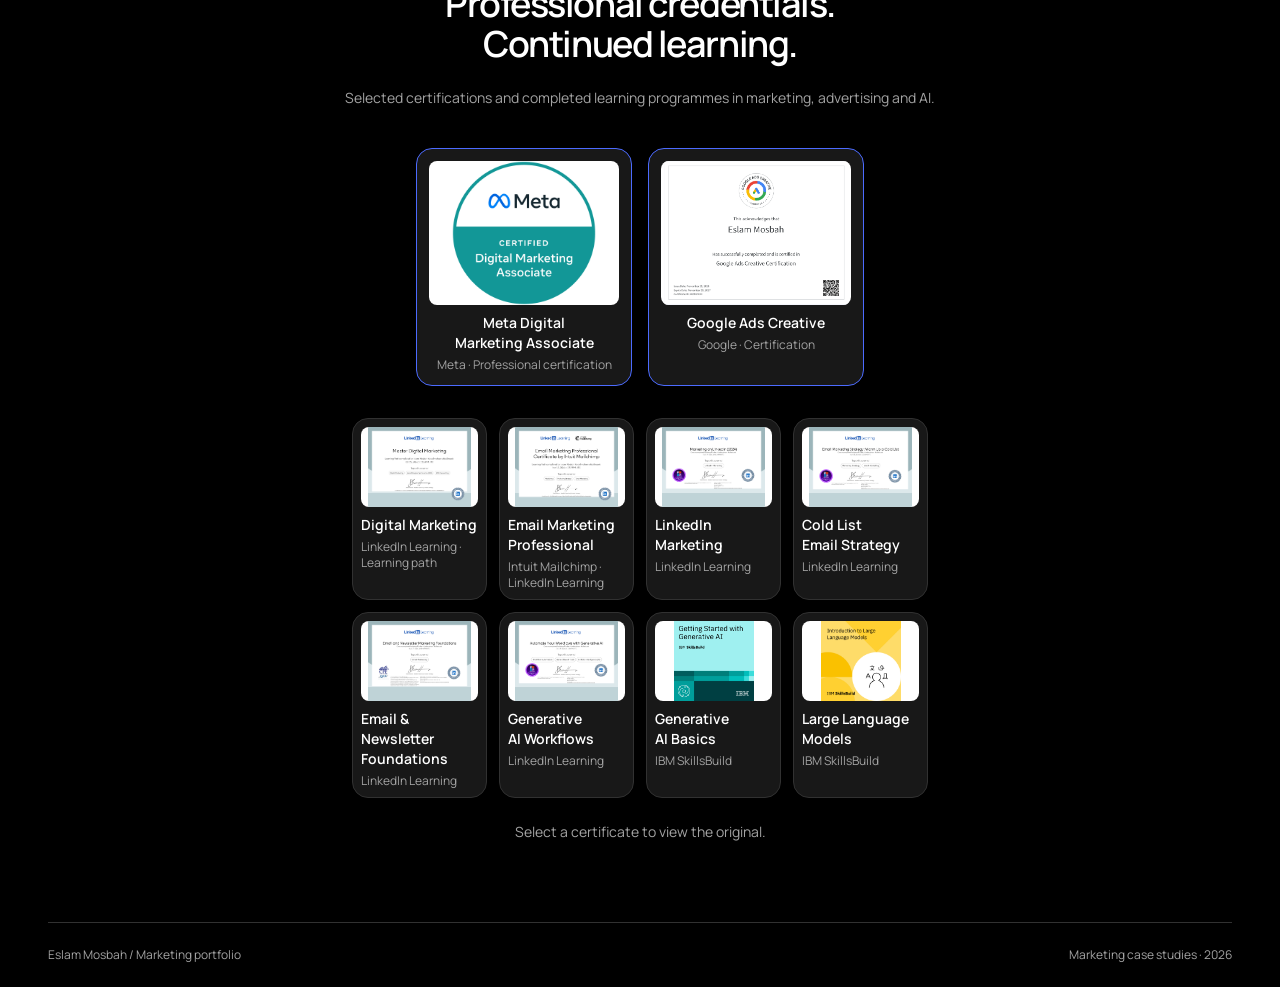
==== commit c002f0d1: "Redesign portfolio with original animated experience metrics" ====
--- a/index.html
+++ b/index.html
@@ -1,5 +1,13 @@
 <!doctype html>
-<html lang="en" dir="ltr"><head><meta charset="utf-8"><meta name="viewport" content="width=device-width,initial-scale=1"><title>Eslam Mosbah | Account Manager &amp; Meta Ads Specialist</title><meta name="description" content="Eslam Mosbah — Account Manager and Meta Ads Specialist. Hundreds of ad accounts analyzed, approximately 1,000 campaign builds contributed to, and client case studies in strategy, execution and measurement."><link rel="stylesheet" href="theme.css?v=4b4812044e"></head><body><div class="topnote">Anonymized client case studies — strategy, testing and results.</div><header><a class="brand" href="#">Eslam Mosbah<span>●</span></a><nav aria-label="التنقل الرئيسي"><a href="#work">Case studies</a><a href="#about">About</a><a href="#certifications">Certifications</a><a href="#contact">Contact</a><button id="languageSwitch" type="button" class="filter" lang="de" aria-label="Switch to German">Deutsch</button></nav></header><main><section class="hero"><div><div class="eyebrow">ACCOUNT MANAGER &amp; META ADS SPECIALIST</div><h1>A filmmaker’s eye.<br><em>A marketer’s mind.</em></h1><p class="intro">I combine account management, performance analysis and hands-on Meta Ads execution to solve advertisers’ challenges and improve results.</p><a class="cta" href="#work">Explore case studies <span>↙</span></a><a class="cv-link" href="assets/Eslam-Mosbah-Marketing-CV.pdf" download="Eslam-Mosbah-Marketing-CV.pdf">Download CV (PDF, English) ↓</a></div><div class="art" aria-label="نهج استراتيجية الحملات"><div class="strategy-top"><span>CREATIVE × PERFORMANCE</span><span class="status-dot"></span></div><p class="strategy-statement">Creative opens the door.<br><b>Data guides the decision.</b></p><div class="strategy-route"><div><span>01</span><strong>Understand the audience</strong></div><div><span>02</span><strong>Test the creative</strong></div><div><span>03</span><strong>Analyze and refine</strong></div></div><div class="strategy-bottom">META ADS / E-COMMERCE / MEASUREMENT</div></div></section><div class="experience-highlights"><div><strong>Hundreds</strong><span>Ad accounts analyzed</span></div><div><strong dir="ltr">≈1,000</strong><span>Campaigns built or co-built</span></div><div><strong>Account Manager</strong><span>Concentrix, under direct Meta supervision</span></div></div><section id="work" class="section"><div class="sectionhead"><div><div class="eyebrow">01 / SELECTED CASE STUDIES</div><h2>The decision behind the result.</h2></div></div><a class="featured-case" href="market-expansion-case.html"><div class="case-poster creative" aria-hidden="true"><div class="poster-top"><span>MARKET EXPANSION</span></div><div class="poster-main"><span class="poster-value" dir="ltr">SA / EG</span><span class="poster-label">From Saudi Arabia to Egypt</span></div><div class="poster-bottom">RESEARCH / LOCALIZATION / SALES</div></div><div><span class="eyebrow">CASE STUDY / E-COMMERCE / MARKET ENTRY</span><h3>From Saudi Arabia to Egypt: a localized market-entry strategy</h3><p>I developed the expansion strategy, adapting audiences, creative, products and budget to the Egyptian market.</p><strong>Comparable sales volumes and ROAS to the Saudi market in approximately six months.</strong><p class="read-case">Read the case study</p></div></a><a class="featured-case" href="equipment-case.html"><div class="case-poster creative" aria-hidden="true"><div class="poster-top"><span>CASE / 01</span><span>↗</span></div><div class="poster-main"><span class="poster-value" dir="ltr">+30%</span><span class="poster-label">Sales growth in the following year</span></div><div class="poster-bottom">RESEARCH / VIDEO / B2B</div></div><div><span class="eyebrow">CASE STUDY / HEAVY EQUIPMENT / B2B</span><h3>From buyers’ questions to persuasive product stories</h3><p>I developed the concept and directed customer research and video teams, turning five recurring problems into stories that demonstrated product solutions.</p><strong>Reported sales growth of 30% in the year following the campaign.</strong><p class="read-case">Read the case study ↗</p></div></a><a class="featured-case" href="jewelry-case.html"><div class="case-poster creative" aria-hidden="true"><div class="poster-top"><span>CASE / 02</span><span>↗</span></div><div class="poster-main"><span class="poster-value" dir="ltr">+26%</span><span class="poster-label">Website ROAS uplift</span></div><div class="poster-bottom">Trial Reels → Paid testing</div></div><div><span class="eyebrow">CASE STUDY / ANONYMIZED CLIENT</span><h3>Testing creative before ad spend</h3><p>I designed the reel scoring framework and paid testing recommendations, developed creative concepts and led weekly performance reviews.</p><strong>Website ROAS: 5× → 6.3× · +26%</strong><p class="read-case">Read the case study ↗</p></div></a><a class="featured-case commerce-card" href="commerce-case.html"><div class="case-poster commerce" aria-hidden="true"><div class="poster-top"><span>CASE / 03</span><span>↗</span></div><div class="poster-main"><span class="poster-value" dir="ltr">81×</span><span class="poster-label">Campaign-level ROAS</span></div><div class="poster-bottom">Pixel / CAPI / Business AI</div></div><div><span class="eyebrow">CASE STUDY / APPAREL E-COMMERCE</span><h3>From chat-based selling to a data-driven, automated store</h3><p>I developed the strategy, built the campaigns, selected ads and audiences, allocated budgets and led measurement and purchase journey improvements.</p><strong>ROAS reached 81× in some campaigns (before excluding returns and refused deliveries)</strong><p class="read-case">Read the case study ↗</p></div></a><a class="featured-case honey-card" href="honey-case.html"><div class="case-poster measurement" aria-hidden="true"><div class="poster-top"><span>CASE / 04</span><span>↗</span></div><div class="poster-main"><span class="poster-value" dir="ltr">8.5/10</span><span class="poster-label">Purchase Event Match Quality</span></div><div class="poster-bottom">Website + 13 branches</div></div><div><span class="eyebrow">CASE STUDY / HONEY RETAIL / GULF REGION</span><h3>Connecting online and in-store sales for a honey retailer</h3><p>I analyzed performance and built campaigns with the client, connecting measurement across the website and 13 branches to guide targeting and bidding.</p><strong>ROAS in one campaign: 12.53× · Purchase Event Match Quality: 8.5/10</strong><p class="read-case">Read the case study ↗</p></div></a><a class="featured-case" href="education-case.html">
+<html lang="en" dir="ltr"><head><!-- Google Tag Manager -->
+<script async src="https://www.googletagmanager.com/gtm.js?id=GTM-W97NF8SJ"></script>
+<script>
+  window.dataLayer = window.dataLayer || [];
+  function gtag(){dataLayer.push(arguments);}
+  gtag('js', new Date());
+</script>
+<!-- End Google Tag Manager -->
+<meta charset="utf-8"><meta name="viewport" content="width=device-width,initial-scale=1"><title>Eslam Mosbah | Account Manager &amp; Meta Ads Specialist</title><meta name="description" content="Eslam Mosbah — Account Manager and Meta Ads Specialist. Hundreds of ad accounts analyzed, approximately 1,000 campaign builds contributed to, and client case studies in strategy, execution and measurement."><link rel="stylesheet" href="theme.css?v=review-github"><link rel="icon" href="favicon.svg" type="image/svg+xml"><style>.hero{grid-template-columns:1fr 1.15fr;gap:24px;padding-top:64px;padding-bottom:64px}.motion-art{aspect-ratio:1;border:0;border-radius:0;background:#000;padding:0;min-height:0}.hero>div:first-child{position:relative;z-index:1}.hero .intro{max-width:550px}@media(max-width:1000px){.hero{grid-template-columns:1fr 1fr}.hero h1{font-size:48px;line-height:48px}}@media(max-width:700px){.hero{grid-template-columns:1fr;gap:24px;padding-top:48px}.motion-art{width:100%;max-width:600px;margin:auto}.hero h1{font-size:48px;line-height:48px}}</style><style>.experience-highlights{grid-template-columns:1fr}</style></head><body><a class="skip-link" href="#main-content">Skip to content</a><div class="topnote">Anonymized client case studies — strategy, testing and results.</div><header><a class="brand" href="index.html">Eslam Mosbah<span>●</span></a><nav aria-label="التنقل الرئيسي"><a href="#work">Case studies</a><a href="#about">About</a><a href="#certifications">Certifications</a><a href="#contact">Contact</a><button id="languageSwitch" type="button" class="filter" lang="de" aria-label="Switch to German">Deutsch</button></nav><button class="menu-toggle" aria-label="Open navigation" aria-expanded="false" type="button"><span></span><span></span></button></header><main id="main-content"><section class="hero"><div><div class="eyebrow">ACCOUNT MANAGER &amp; META ADS SPECIALIST</div><h1>A filmmaker’s eye.<br><em>A marketer’s mind.</em></h1><p class="intro">I combine account management, performance analysis and hands-on Meta Ads execution to solve advertisers’ challenges and improve results.</p><a class="cta" href="#work">Explore case studies <span>↙</span></a><a class="cv-link" href="assets/Eslam-Mosbah-Marketing-CV.pdf" download="Eslam-Mosbah-Marketing-CV.pdf">Download CV (PDF, English) ↓</a></div><div class="art motion-art" aria-label="Original creative and data motion design"><iframe src="motion-player.html" title="Original animated light sculpture, with pause control" loading="eager" allow="autoplay" style="width:100%;height:100%;border:0;display:block"></iframe></div></section><div class="experience-highlights"><div><strong>Account Manager</strong><span>Concentrix, under direct Meta supervision</span></div></div><section class="tagline" aria-label="Creative and performance"><h2 data-tagline-en="Creative opens the door.|Data guides the decision." data-tagline-de="Kreativität öffnet die Tür.|Daten bestimmen die Richtung."></h2></section><section id="work" class="section"><div class="sectionhead"><div><div class="eyebrow">01 / SELECTED CASE STUDIES</div><h2>The decision behind the result.</h2></div></div><a class="featured-case" href="market-expansion-case.html"><div class="case-poster creative" aria-hidden="true"><div class="poster-top"><span>MARKET EXPANSION</span></div><div class="poster-main"><span class="poster-value" dir="ltr">SA / EG</span><span class="poster-label">From Saudi Arabia to Egypt</span></div><div class="poster-bottom">RESEARCH / LOCALIZATION / SALES</div></div><div><span class="eyebrow">CASE STUDY / E-COMMERCE / MARKET ENTRY</span><h3>From Saudi Arabia to Egypt: a localized market-entry strategy</h3><p>I developed the expansion strategy, adapting audiences, creative, products and budget to the Egyptian market.</p><strong>Comparable sales volumes and ROAS to the Saudi market in approximately six months.</strong><p class="read-case">Read the case study</p></div></a><a class="featured-case" href="equipment-case.html"><div class="case-poster creative" aria-hidden="true"><div class="poster-top"><span>CASE / 01</span><span>↗</span></div><div class="poster-main"><span class="poster-value" dir="ltr">+30%</span><span class="poster-label">Sales growth in the following year</span></div><div class="poster-bottom">RESEARCH / VIDEO / B2B</div></div><div><span class="eyebrow">CASE STUDY / HEAVY EQUIPMENT / B2B</span><h3>From buyers’ questions to persuasive product stories</h3><p>I developed the concept and directed customer research and video teams, turning five recurring problems into stories that demonstrated product solutions.</p><strong>Reported sales growth of 30% in the year following the campaign.</strong><p class="read-case">Read the case study ↗</p></div></a><a class="featured-case" href="jewelry-case.html"><div class="case-poster creative" aria-hidden="true"><div class="poster-top"><span>CASE / 02</span><span>↗</span></div><div class="poster-main"><span class="poster-value" dir="ltr">+26%</span><span class="poster-label">Website ROAS uplift</span></div><div class="poster-bottom">Trial Reels → Paid testing</div></div><div><span class="eyebrow">CASE STUDY / ANONYMIZED CLIENT</span><h3>Testing creative before ad spend</h3><p>I designed the reel scoring framework and paid testing recommendations, developed creative concepts and led weekly performance reviews.</p><strong>Website ROAS: 5× → 6.3× · +26%</strong><p class="read-case">Read the case study ↗</p></div></a><a class="featured-case commerce-card" href="commerce-case.html"><div class="case-poster commerce" aria-hidden="true"><div class="poster-top"><span>CASE / 03</span><span>↗</span></div><div class="poster-main"><span class="poster-value" dir="ltr">81×</span><span class="poster-label">Campaign-level ROAS</span></div><div class="poster-bottom">Pixel / CAPI / Business AI</div></div><div><span class="eyebrow">CASE STUDY / APPAREL E-COMMERCE</span><h3>From chat-based selling to a data-driven, automated store</h3><p>I developed the strategy, built the campaigns, selected ads and audiences, allocated budgets and led measurement and purchase journey improvements.</p><strong>ROAS reached 81× in some campaigns (before excluding returns and refused deliveries)</strong><p class="read-case">Read the case study ↗</p></div></a><a class="featured-case honey-card" href="honey-case.html"><div class="case-poster measurement" aria-hidden="true"><div class="poster-top"><span>CASE / 04</span><span>↗</span></div><div class="poster-main"><span class="poster-value" dir="ltr">8.5/10</span><span class="poster-label">Purchase Event Match Quality</span></div><div class="poster-bottom">Website + 13 branches</div></div><div><span class="eyebrow">CASE STUDY / HONEY RETAIL / GULF REGION</span><h3>Connecting online and in-store sales for a honey retailer</h3><p>I analyzed performance and built campaigns with the client, connecting measurement across the website and 13 branches to guide targeting and bidding.</p><strong>ROAS in one campaign: 12.53× · Purchase Event Match Quality: 8.5/10</strong><p class="read-case">Read the case study ↗</p></div></a><a class="featured-case" href="education-case.html">
 <div class="case-poster creative" aria-hidden="true">
 <div class="poster-top"><span>CASE / 05</span><span>↗</span></div>
 <div class="poster-main"><span class="poster-value" dir="ltr">≈70%</span><span class="poster-label">Higher conversion rate to paid enrolments</span></div>
@@ -10,4 +18,4 @@
 <p>I redesigned student recruitment and corporate training campaigns around programme-specific landing pages, student UGC as social proof and monthly webinars for companies.</p>
 <strong>Approximately 70% higher conversion rate to paid enrolments and 40% lower cost per paid enrolment.</strong>
 <p class="read-case">Read the case study ↗</p></div>
-</a></section><section id="about" class="about"><div><div class="eyebrow">02 / BEHIND THE WORK</div><h2>Hi, I’m Eslam Mosbah.<br>Account management, from strategy to execution.</h2></div><div><p>At Concentrix, I worked as an Account Manager under direct supervision from Meta. Meta assigned me advertiser accounts and responsibility for the client relationships, including businesses investing thousands of dollars each month in Meta ads.</p><p>Over nearly six years on the Meta project at Concentrix, I contributed to analyzing hundreds of ad accounts and building approximately 1,000 campaigns. I led weekly or monthly client meetings to analyze, build, implement and optimize campaigns around their business objectives.</p><p>My responsibilities combined performance analysis, advertising strategy, campaign execution and technical troubleshooting. I served as the main point of contact between advertisers and Meta’s specialist teams, coordinating solutions to account, measurement and performance issues.</p><p>I have built and managed campaigns across a wide range of industries. These include real estate, e-commerce, fine jewelry, commercial apps, and trading and stock-market platforms. I adapt targeting, creative and measurement to each advertiser’s business model.</p><p>I studied competing advertising platforms, including Google and TikTok, to inform Meta strategies through a broader understanding of audiences, creative and advertising approaches.</p><h3>Writing, film &amp; visual content</h3><p>I am also a novelist whose work has been translated into several languages. As a filmmaker, I understand the full video and photography production process, from concept and scripting to shooting, editing and post-production. I bring this experience to written and visual content that connects strong storytelling with audience insights and campaign objectives.</p><p><a class="term-link" href="https://aucpress.com/9789774165825/" target="_blank" rel="noopener noreferrer">View my novel Status: Emo at AUC Press ↗</a></p><p><a class="term-link" href="https://www.youtube.com/watch?v=QPr79t4B-Aw" target="_blank" rel="noopener noreferrer">Watch my film showreel ↗</a></p></div><a class="cv-link" href="assets/Eslam-Mosbah-Marketing-CV.pdf" download="Eslam-Mosbah-Marketing-CV.pdf">Download CV (PDF, English) ↓</a></section><section class="section"><div class="eyebrow">03 / HOW I THINK</div><h2>Three steps. One constant question: why?</h2><div class="steps"><div class="step"><span>01 / UNDERSTAND</span><h3>Audience before message</h3><p>What is the campaign objective, who is the audience and where do potential customers drop off?</p></div><div class="step"><span>02 / TEST</span><h3>A clear testing hypothesis</h3><p>I build campaigns and test creative and audiences against clear performance objectives.</p></div><div class="step"><span>03 / LEARN</span><h3>Decisions grounded in performance</h3><p>I analyze results, adjust campaigns and resolve issues to improve performance against advertiser objectives.</p></div></div></section><section class="contact" id="contact"><div class="eyebrow">04 / LET’S CONNECT</div><h2>Let’s talk about the next opportunity.</h2><p>For job opportunities or collaboration, send a message or connect with me on LinkedIn.</p><a class="linkedin-link" href="https://www.linkedin.com/in/eslam-mosbah/" target="_blank" rel="noopener noreferrer">Connect on LinkedIn ↗</a><form id="contactForm" action="https://api.web3forms.com/submit" method="POST"><input type="hidden" name="access_key" id="web3AccessKey" value="1118dacc-4262-4453-ba39-8177a4cc0085"><input type="hidden" name="subject" value="Portfolio enquiry — Eslam Mosbah"><input type="hidden" name="from_name" value="Eslam Mosbah Portfolio"><div class="contact-fields"><div><label for="contactName">Name</label><input id="contactName" name="name" autocomplete="name" maxlength="120" required></div><div><label for="contactEmail">Email address</label><input id="contactEmail" name="email" type="email" autocomplete="email" maxlength="254" dir="ltr" required></div></div><label for="contactMessage">Message</label><textarea id="contactMessage" name="message" rows="5" maxlength="5000" required></textarea><div class="form-trap" aria-hidden="true"><input type="checkbox" name="botcheck" tabindex="-1" autocomplete="off" aria-label="Leave unchecked"></div><p class="form-note">Your name, email and message will be sent to Eslam through Web3Forms so he can respond to your enquiry.</p><button type="submit" class="cta" disabled>Send message</button><p id="contactSetupNote" class="form-note">The form is being activated. Please connect on LinkedIn for now.</p><p id="contactStatus" role="status" tabindex="-1" hidden></p></form></section><section class="section credentials" id="certifications" aria-labelledby="certifications-title"><div class="credential-heading"><div class="eyebrow">Certifications &amp; continued learning</div><h2 id="certifications-title">Professional credentials. Continued learning.</h2><p>Selected certifications and completed learning programmes in marketing, advertising and AI.</p></div><div class="credential-spotlight"><a class="credential-card credential-featured" href="assets/meta-digital-marketing-associate.png" target="_blank" rel="noopener noreferrer"><div class="credential-image"><img src="assets/meta-digital-marketing-associate.png" alt="Meta Digital Marketing Associate" loading="lazy" decoding="async"></div><h3>Meta Digital Marketing Associate</h3><p>Meta · Professional certification</p></a><a class="credential-card credential-featured" href="assets/google-ads-creative-certificate.png" target="_blank" rel="noopener noreferrer"><div class="credential-image"><img src="assets/google-ads-creative-certificate.png" alt="Google Ads Creative" loading="lazy" decoding="async"></div><h3>Google Ads Creative</h3><p>Google · Certification</p></a></div><div class="credential-grid"><a class="credential-card" href="assets/digital-marketing.pdf" target="_blank" rel="noopener noreferrer"><div class="credential-image"><img src="assets/digital-marketing.png" alt="Digital Marketing" loading="lazy" decoding="async"></div><h3>Digital Marketing</h3><p>LinkedIn Learning · Learning path</p></a><a class="credential-card" href="assets/email-marketing-professional.pdf" target="_blank" rel="noopener noreferrer"><div class="credential-image"><img src="assets/email-marketing-professional.png" alt="Email Marketing Professional" loading="lazy" decoding="async"></div><h3>Email Marketing Professional</h3><p>Intuit Mailchimp · LinkedIn Learning</p></a><a class="credential-card" href="assets/linkedin-marketing.pdf" target="_blank" rel="noopener noreferrer"><div class="credential-image"><img src="assets/linkedin-marketing.png" alt="LinkedIn Marketing" loading="lazy" decoding="async"></div><h3>LinkedIn Marketing</h3><p>LinkedIn Learning</p></a><a class="credential-card" href="assets/email-list-strategy.pdf" target="_blank" rel="noopener noreferrer"><div class="credential-image"><img src="assets/email-list-strategy.png" alt="Cold List Email Strategy" loading="lazy" decoding="async"></div><h3>Cold List Email Strategy</h3><p>LinkedIn Learning</p></a><a class="credential-card" href="assets/email-newsletter-foundations.pdf" target="_blank" rel="noopener noreferrer"><div class="credential-image"><img src="assets/email-newsletter-foundations.png" alt="Email &amp; Newsletter Foundations" loading="lazy" decoding="async"></div><h3>Email &amp; Newsletter Foundations</h3><p>LinkedIn Learning</p></a><a class="credential-card" href="assets/generative-ai-workflows.pdf" target="_blank" rel="noopener noreferrer"><div class="credential-image"><img src="assets/generative-ai-workflows.png" alt="Generative AI Workflows" loading="lazy" decoding="async"></div><h3>Generative AI Workflows</h3><p>LinkedIn Learning</p></a><a class="credential-card" href="assets/ibm-generative-ai.png" target="_blank" rel="noopener noreferrer"><div class="credential-image"><img src="assets/ibm-generative-ai.png" alt="Generative AI Basics" loading="lazy" decoding="async"></div><h3>Generative AI Basics</h3><p>IBM SkillsBuild</p></a><a class="credential-card" href="assets/ibm-large-language-models.png" target="_blank" rel="noopener noreferrer"><div class="credential-image"><img src="assets/ibm-large-language-models.png" alt="Large Language Models" loading="lazy" decoding="async"></div><h3>Large Language Models</h3><p>IBM SkillsBuild</p></a></div><p class="credential-note">Select a certificate to view the original.</p></section></main><footer><span>Eslam Mosbah / Marketing portfolio</span><span>Marketing case studies · 2026</span></footer><script src="german.js?v=12418c6d32"></script><script src="languages.js?v=2152ac2d26"></script></body></html>+</a></section><section id="about" class="about"><div><div class="eyebrow">02 / BEHIND THE WORK</div><h2>Hi, I’m Eslam Mosbah.<br>Account management, from strategy to execution.</h2></div><div><p>At Concentrix, I worked as an Account Manager under direct supervision from Meta. Meta assigned me advertiser accounts and responsibility for the client relationships, including businesses investing thousands of dollars each month in Meta ads.</p><p>Over nearly six years on the Meta project at Concentrix, I contributed to analyzing hundreds of ad accounts and building approximately 1,000 campaigns. I led weekly or monthly client meetings to analyze, build, implement and optimize campaigns around their business objectives.</p><p>My responsibilities combined performance analysis, advertising strategy, campaign execution and technical troubleshooting. I served as the main point of contact between advertisers and Meta’s specialist teams, coordinating solutions to account, measurement and performance issues.</p><p>I have built and managed campaigns across a wide range of industries. These include real estate, e-commerce, fine jewelry, commercial apps, and trading and stock-market platforms. I adapt targeting, creative and measurement to each advertiser’s business model.</p><p>I studied competing advertising platforms, including Google and TikTok, to inform Meta strategies through a broader understanding of audiences, creative and advertising approaches.</p><h3>Writing, film &amp; visual content</h3><p>I am also a novelist whose work has been translated into several languages. As a filmmaker, I understand the full video and photography production process, from concept and scripting to shooting, editing and post-production. I bring this experience to written and visual content that connects strong storytelling with audience insights and campaign objectives.</p><p><a class="term-link" href="https://aucpress.com/9789774165825/" target="_blank" rel="noopener noreferrer">View my novel Status: Emo at AUC Press ↗</a></p><p><a class="term-link" href="https://www.youtube.com/watch?v=QPr79t4B-Aw" target="_blank" rel="noopener noreferrer">Watch my film showreel ↗</a></p></div><a class="cv-link" href="assets/Eslam-Mosbah-Marketing-CV.pdf" download="Eslam-Mosbah-Marketing-CV.pdf">Download CV (PDF, English) ↓</a></section><section class="section"><div class="eyebrow">03 / HOW I THINK</div><h2>Three steps. One constant question: why?</h2><div class="steps"><div class="step"><span>01 / UNDERSTAND</span><h3>Audience before message</h3><p>What is the campaign objective, who is the audience and where do potential customers drop off?</p></div><div class="step"><span>02 / TEST</span><h3>A clear testing hypothesis</h3><p>I build campaigns and test creative and audiences against clear performance objectives.</p></div><div class="step"><span>03 / LEARN</span><h3>Decisions grounded in performance</h3><p>I analyze results, adjust campaigns and resolve issues to improve performance against advertiser objectives.</p></div></div></section><section class="contact" id="contact"><div class="eyebrow">04 / LET’S CONNECT</div><h2>Let’s talk about the next opportunity.</h2><p>For job opportunities or collaboration, send a message or connect with me on LinkedIn.</p><a class="linkedin-link" href="https://www.linkedin.com/in/eslam-mosbah/" target="_blank" rel="noopener noreferrer">Connect on LinkedIn ↗</a><form id="contactForm" action="https://api.web3forms.com/submit" method="POST"><input type="hidden" name="access_key" id="web3AccessKey" value="1118dacc-4262-4453-ba39-8177a4cc0085"><input type="hidden" name="subject" value="Portfolio enquiry — Eslam Mosbah"><input type="hidden" name="from_name" value="Eslam Mosbah Portfolio"><div class="contact-fields"><div><label for="contactName">Name</label><input id="contactName" name="name" autocomplete="name" maxlength="120" required></div><div><label for="contactEmail">Email address</label><input id="contactEmail" name="email" type="email" autocomplete="email" maxlength="254" dir="ltr" required></div></div><label for="contactMessage">Message</label><textarea id="contactMessage" name="message" rows="5" maxlength="5000" required></textarea><div class="form-trap" aria-hidden="true"><input type="checkbox" name="botcheck" tabindex="-1" autocomplete="off" aria-label="Leave unchecked"></div><p class="form-note">Your name, email and message will be sent to Eslam through Web3Forms so he can respond to your enquiry.</p><button type="submit" class="cta" disabled>Send message</button><p id="contactSetupNote" class="form-note">The form is being activated. Please connect on LinkedIn for now.</p><p id="contactStatus" role="status" tabindex="-1" hidden></p></form></section><section class="section credentials" id="certifications" aria-labelledby="certifications-title"><div class="credential-heading"><div class="eyebrow">Certifications &amp; continued learning</div><h2 id="certifications-title">Professional credentials. Continued learning.</h2><p>Selected certifications and completed learning programmes in marketing, advertising and AI.</p></div><div class="credential-spotlight"><a class="credential-card credential-featured" href="assets/meta-digital-marketing-associate.png" target="_blank" rel="noopener noreferrer"><div class="credential-image"><img src="assets/meta-digital-marketing-associate.png" alt="Meta Digital Marketing Associate" loading="lazy" decoding="async"></div><h3>Meta Digital Marketing Associate</h3><p>Meta · Professional certification</p></a><a class="credential-card credential-featured" href="assets/google-ads-creative-certificate.png" target="_blank" rel="noopener noreferrer"><div class="credential-image"><img src="assets/google-ads-creative-certificate.png" alt="Google Ads Creative" loading="lazy" decoding="async"></div><h3>Google Ads Creative</h3><p>Google · Certification</p></a></div><div class="credential-grid"><a class="credential-card" href="assets/digital-marketing.pdf" target="_blank" rel="noopener noreferrer"><div class="credential-image"><img src="assets/digital-marketing.png" alt="Digital Marketing" loading="lazy" decoding="async"></div><h3>Digital Marketing</h3><p>LinkedIn Learning · Learning path</p></a><a class="credential-card" href="assets/email-marketing-professional.pdf" target="_blank" rel="noopener noreferrer"><div class="credential-image"><img src="assets/email-marketing-professional.png" alt="Email Marketing Professional" loading="lazy" decoding="async"></div><h3>Email Marketing Professional</h3><p>Intuit Mailchimp · LinkedIn Learning</p></a><a class="credential-card" href="assets/linkedin-marketing.pdf" target="_blank" rel="noopener noreferrer"><div class="credential-image"><img src="assets/linkedin-marketing.png" alt="LinkedIn Marketing" loading="lazy" decoding="async"></div><h3>LinkedIn Marketing</h3><p>LinkedIn Learning</p></a><a class="credential-card" href="assets/email-list-strategy.pdf" target="_blank" rel="noopener noreferrer"><div class="credential-image"><img src="assets/email-list-strategy.png" alt="Cold List Email Strategy" loading="lazy" decoding="async"></div><h3>Cold List Email Strategy</h3><p>LinkedIn Learning</p></a><a class="credential-card" href="assets/email-newsletter-foundations.pdf" target="_blank" rel="noopener noreferrer"><div class="credential-image"><img src="assets/email-newsletter-foundations.png" alt="Email &amp; Newsletter Foundations" loading="lazy" decoding="async"></div><h3>Email &amp; Newsletter Foundations</h3><p>LinkedIn Learning</p></a><a class="credential-card" href="assets/generative-ai-workflows.pdf" target="_blank" rel="noopener noreferrer"><div class="credential-image"><img src="assets/generative-ai-workflows.png" alt="Generative AI Workflows" loading="lazy" decoding="async"></div><h3>Generative AI Workflows</h3><p>LinkedIn Learning</p></a><a class="credential-card" href="assets/ibm-generative-ai.png" target="_blank" rel="noopener noreferrer"><div class="credential-image"><img src="assets/ibm-generative-ai.png" alt="Generative AI Basics" loading="lazy" decoding="async"></div><h3>Generative AI Basics</h3><p>IBM SkillsBuild</p></a><a class="credential-card" href="assets/ibm-large-language-models.png" target="_blank" rel="noopener noreferrer"><div class="credential-image"><img src="assets/ibm-large-language-models.png" alt="Large Language Models" loading="lazy" decoding="async"></div><h3>Large Language Models</h3><p>IBM SkillsBuild</p></a></div><p class="credential-note">Select a certificate to view the original.</p></section></main><footer><span>Eslam Mosbah / Marketing portfolio</span><span>Marketing case studies · 2026</span></footer><script src="german.js?v=12418c6d32"></script><script src="languages.js?v=2152ac2d26"></script><script src="design.js"></script></body></html>
--- a/theme.css
+++ b/theme.css
@@ -1,29 +1,11 @@
-@import url('https://fonts.googleapis.com/css2?family=Barlow+Condensed:wght@600;700&family=IBM+Plex+Sans+Arabic:wght@400;500;600;700&display=swap');
-:root{--bg:#090b10;--panel:#11151e;--ink:#f2f4fa;--muted:#a4adbd;--accent:#4c6bff;--pale:#a8b8ff;--line:#28303e;--font:Arial,sans-serif}*{box-sizing:border-box}html{scroll-behavior:smooth;scroll-padding-top:25px}body{margin:0;background:var(--bg);color:var(--ink);font-family:var(--font);-webkit-font-smoothing:antialiased}html[lang=ar]{--font:'IBM Plex Sans Arabic',Tahoma,sans-serif}a{color:inherit;text-decoration:none}button,input,textarea{font:inherit}button{cursor:pointer}a:focus-visible,button:focus-visible{outline:3px solid #a8b8ff;outline-offset:6px}button:disabled{cursor:not-allowed}::selection{background:#4c6bff;color:white}.topnote{font-size:11px;color:#b0b9ce;border-bottom:1px solid var(--line);padding:11px 5%;text-align:center;letter-spacing:.035em}header{max-width:1440px;margin:auto;display:flex;align-items:center;justify-content:space-between;gap:25px;padding:27px 5%}.brand{font-weight:700;letter-spacing:-.9px;font-size:25px;white-space:nowrap}.brand span{font-size:14px;color:var(--accent);margin-inline-start:6px}nav{display:flex;align-items:center;gap:27px;font-size:13px}nav a{color:#bcc3d2}nav a:hover{color:white}.filter{color:var(--ink);background:transparent;border:1px solid #46516a;border-radius:6px;padding:8px 15px;font-size:12px}main{max-width:1440px;padding:0 5%;margin:auto}.hero{display:grid;grid-template-columns:1.45fr 1fr;align-items:center;gap:7%;padding:75px 0 90px}.eyebrow{font-size:11px;letter-spacing:.16em;line-height:1.8;color:var(--pale);font-weight:600}h1,h2,h3,p{margin-top:0}h1{font-family:'Barlow Condensed',Arial,sans-serif;font-size:clamp(65px,7.8vw,112px);font-weight:700;line-height:.98;letter-spacing:-2px;margin:24px 0 30px}h1 em{font-style:normal;color:#6d88ff}html[lang=ar] h1{font-family:var(--font);font-size:clamp(45px,5.7vw,80px);line-height:1.35;letter-spacing:-1.3px}p{color:var(--muted);font-size:16px;line-height:1.8}.intro{max-width:550px;font-size:17px;margin-bottom:24px}.cta{display:inline-flex;align-items:center;justify-content:center;gap:28px;background:var(--accent);color:white;border:1px solid var(--accent);padding:15px 23px;font-size:14px;font-weight:700;border-radius:5px;transition:background .2s,transform .2s}.cta:hover{background:#3856e9;transform:translateY(-2px)}.cv-link{display:inline-block;color:#c7d2ff;font-size:12px;padding:15px 0;text-decoration:underline;text-underline-offset:6px;margin-inline-start:22px}.art{direction:ltr;background:linear-gradient(150deg,#141c38,#10141e 65%);border:1px solid #394b80;padding:25px 27px;min-height:415px;position:relative;overflow:hidden;box-shadow:12px 12px 0 #101831}.art:after{content:'';position:absolute;width:180px;height:180px;right:-100px;top:30px;border:35px solid #4c6bff20;border-radius:50%;pointer-events:none}.strategy-top{display:flex;justify-content:space-between;align-items:center;font:10px Arial;letter-spacing:.13em;color:#a7b7ec;border-bottom:1px solid #33405e;padding-bottom:22px}.status-dot{width:7px;height:7px;background:#7690ff;border-radius:50%;box-shadow:0 0 20px #4c6bff}.strategy-statement{font-size:25px;color:#e4e9f7;line-height:1.5;margin:28px 0 24px;letter-spacing:-.6px}.strategy-statement b{color:#90a5ff}.strategy-route>div{display:flex;align-items:center;gap:18px;border-top:1px solid #2c3852;padding:15px 0}.strategy-route span{font:11px Arial;color:#8096e0}.strategy-route strong{font-size:14px;font-weight:500}.strategy-bottom{font:9px Arial;color:#8290aa;letter-spacing:.1em;margin-top:17px}html[lang=ar] .art{direction:rtl}.strip{display:flex;align-items:center;justify-content:space-between;gap:20px;border-block:1px solid var(--line);padding:22px 0;font-size:12px;color:#b6c1dc}.strip span:last-child{color:#879eff}.section{padding:90px 0}.sectionhead{display:flex;justify-content:space-between;align-items:end;margin-bottom:35px}h2{font-size:clamp(29px,3.6vw,47px);line-height:1.25;letter-spacing:-1.2px;margin:12px 0 24px}.featured-case{display:grid;grid-template-columns:.9fr 1.1fr;gap:45px;padding:30px 0;border-top:1px solid var(--line);align-items:center}.featured-case:last-child{border-bottom:1px solid var(--line)}.featured-case>div:last-child{padding:5px 16px 5px 0;min-width:0}.featured-case h3{font-size:clamp(24px,2.55vw,35px);line-height:1.27;letter-spacing:-.7px;margin:16px 0}.featured-case p{font-size:14px;line-height:1.8;margin:0 0 16px;max-width:600px}.featured-case strong{display:block;color:#bdcaff;font-size:13px;line-height:1.8;font-weight:500;max-width:600px}.featured-case .read-case{margin:22px 0 0;font-size:12px;font-weight:700;color:white;text-decoration:underline;text-underline-offset:6px}.case-poster{min-height:300px;padding:25px 28px;display:flex;flex-direction:column;justify-content:space-between;position:relative;overflow:hidden;transition:transform .3s,border-color .3s;border:1px solid transparent}.featured-case:hover .case-poster{transform:translateY(-4px);border-color:#8398ff}.poster-top{display:flex;justify-content:space-between;font:10px Arial;letter-spacing:.12em}.poster-top span:last-child{font-size:20px;line-height:.5}.poster-main{display:flex;flex-direction:column;position:relative;z-index:1}.poster-value{font-family:'Barlow Condensed',Arial,sans-serif;font-size:105px;line-height:1.1;letter-spacing:-3px;font-weight:700;text-align:start}.poster-label{font-size:14px;margin-top:5px}.poster-bottom{font:10px Arial;letter-spacing:.05em;padding-top:20px}.creative{background:#4058df;color:#fff}.creative:after{content:'';position:absolute;width:220px;height:220px;border:1px solid #a9b5ff70;border-radius:50%;right:-60px;top:45px;box-shadow:0 0 0 28px #91a1ff15,0 0 0 58px #91a1ff10}.commerce{background:#141b2b;color:#a4b6ff;border-color:#303f63}.commerce:after{content:'';position:absolute;bottom:0;right:20px;width:120px;height:230px;border-right:28px solid #4c6bff22;border-left:28px solid #4c6bff14;transform:skewY(-18deg)}.measurement{background:#b8c8ff;color:#111d47}.measurement:after{content:'';position:absolute;width:200px;height:200px;border:1px solid #233f8d35;right:-60px;top:55px;transform:rotate(45deg)}.measurement .poster-value{font-size:95px}.about{display:grid;grid-template-columns:1fr 1.2fr;gap:55px;padding:60px 45px;background:#111722;border-top:3px solid var(--accent);margin:10px 0 0}.about h2{font-size:35px;line-height:1.35}.about p{font-size:15px;color:#bcc5d6}.about>.cv-link{grid-column:1/-1;margin:0}.steps{display:grid;grid-template-columns:repeat(3,1fr);gap:38px;margin-top:40px}.step{padding-top:20px;border-top:1px solid var(--line)}.step span{color:#829bff;font-size:11px}.step h3{font-size:22px;margin:18px 0 12px}.step p{font-size:14px}.contact{padding:50px 0 90px;max-width:850px;margin:auto}.contact h2{font-size:44px}.contact p{max-width:630px}.linkedin-link{display:inline-block;color:#a3b6ff;font-size:14px;text-decoration:underline;text-underline-offset:6px;margin:0 0 30px}#contactForm{padding:30px;background:#10151f;border:1px solid #303b52}.contact-fields{display:grid;grid-template-columns:1fr 1fr;gap:22px;margin-bottom:22px}#contactForm label{display:block;font-size:13px;margin-bottom:10px;color:#dee5f4}#contactForm input:not([type=hidden]),#contactForm textarea{display:block;width:100%;font:inherit;border:1px solid #3a4660;border-radius:3px;padding:13px;color:white;background:#090d15;box-sizing:border-box}#contactForm textarea{resize:vertical;margin-bottom:15px}#contactForm input:focus,#contactForm textarea:focus{outline:2px solid #7d97ff;outline-offset:2px}#contactForm .form-note{font-size:11px;color:#929fb7;line-height:1.8;margin:10px 0 23px}#contactForm .cta{font:inherit;font-size:14px}#contactForm button:disabled{opacity:.5;cursor:not-allowed}.form-trap{display:none}#contactStatus{background:#1b2b52;color:#d0dcff;font-size:14px;padding:16px}footer{display:flex;gap:25px;justify-content:space-between;padding:24px 5%;border-top:1px solid var(--line);font-size:11px;color:#8d9bb3;max-width:1440px;margin:auto}[hidden]{display:none!important}
-/* Case pages share the visual identity while keeping evidence unmodified. */
-.case-content{max-width:1060px;margin:auto;padding:60px 0 80px}.case-content h1{font-family:Arial,sans-serif;font-size:clamp(37px,4.7vw,65px);line-height:1.12;letter-spacing:-1.8px;max-width:1020px;margin:22px 0 28px}html[lang=ar] .case-content h1{font-family:var(--font);font-size:clamp(34px,4.3vw,56px);line-height:1.45;letter-spacing:-.7px}.case-content .lead{font-size:18px;max-width:800px}.facts{display:flex;flex-wrap:wrap;gap:38px;border-block:1px solid var(--line);padding:23px 0;margin:32px 0 40px}.facts span{font-size:11px;color:#9caac3}.facts b{display:block;font-size:16px;color:#e4ebfa;margin-top:8px;font-weight:500}.case-content section{margin:40px 0}.case-content h2{font-size:27px;letter-spacing:-.5px}.case-content p,.case-content li{font-size:16px;line-height:1.9;max-width:900px;color:#b8c3d6}.case-content b{color:#e7edfb}.case-content ul{padding-inline-start:22px}.case-content li{margin:15px 0;padding-inline-start:8px}.term-link{color:#9eb4ff;text-decoration:underline;text-underline-offset:4px}.term-link:hover{color:white}figure{margin:32px 0}figure img{width:100%;height:auto;display:block;border:1px solid #3d4c66;border-radius:6px;background:#fff}figcaption{color:#97a6c0;font-size:11px;line-height:1.8;margin-top:10px}.table-wrap{overflow-x:auto}table{width:100%;border-collapse:collapse;text-align:start;font-size:14px}td,th{text-align:start;padding:17px;border-bottom:1px solid var(--line)}th{background:#18213a;color:#d2ddfa}td{color:#b3c1d9}.back-link{font-size:12px}.case-content h3{font-size:20px;margin:25px 0 12px}html[lang=ar] h2,html[lang=ar] h3{letter-spacing:0}html,body{overflow-x:clip}
-@media(prefers-reduced-motion:reduce){html{scroll-behavior:auto}*,*:before,*:after{transition:none!important;animation:none!important}}
-@media(max-width:1000px){.hero{gap:5%;grid-template-columns:1.2fr 1fr}.hero .cv-link{display:block;margin-inline-start:0}h1{font-size:80px}.art{padding:24px 20px;min-height:380px}.strategy-statement{font-size:22px}.featured-case{gap:30px}.poster-value{font-size:88px}.measurement .poster-value{font-size:80px}.about{gap:30px;padding:40px 30px}}
-@media(max-width:700px){header{padding:22px 5%;gap:18px;flex-wrap:wrap}.brand{font-size:22px}nav{gap:18px;font-size:12px}.topnote{font-size:10px}.hero{grid-template-columns:1fr;padding:45px 0 50px;gap:40px}.hero h1{font-size:clamp(64px,13vw,88px);letter-spacing:-1.3px}.intro{font-size:15px}.hero .cv-link{display:inline-block;margin-inline-start:15px;font-size:11px}.art{min-height:350px;box-shadow:7px 7px 0 #101831}.strategy-statement{font-size:25px}.strip{flex-wrap:wrap;gap:15px;font-size:11px;padding:20px 0}.strip span{width:calc(50% - 10px)}.section{padding:60px 0}h2{font-size:34px}.featured-case{grid-template-columns:1fr;gap:22px;padding:25px 0 32px}.featured-case>div:last-child{padding:0}.featured-case h3{font-size:28px}.case-poster{min-height:270px}.poster-value{font-size:104px}.measurement .poster-value{font-size:90px}.about{grid-template-columns:1fr;padding:32px 24px;gap:18px}.about h2{font-size:30px;margin-bottom:0}.about>.cv-link{grid-column:auto}.steps{grid-template-columns:1fr;gap:18px}.step{padding-top:16px}.contact{padding:10px 0 65px}.contact h2{font-size:34px}#contactForm{padding:24px 20px}.contact-fields{grid-template-columns:1fr;gap:20px}.case-content{padding-top:38px}.case-content h1{font-size:38px;letter-spacing:-1px}.case-content h2{font-size:25px}.case-content p,.case-content li{font-size:15px}.facts{gap:22px}.facts span{flex-basis:calc(50% - 12px)}footer{flex-wrap:wrap;line-height:1.6}.eyebrow{font-size:10px}html[lang=ar] .hero h1{font-size:47px;line-height:1.4}html[lang=ar] .case-content h1{font-size:34px}}
-@media(max-width:390px){nav{gap:13px}.hero .cv-link{display:block;margin-inline-start:0}.brand{font-size:21px}.poster-value{font-size:90px}.measurement .poster-value{font-size:78px}.case-poster{padding:22px}.hero h1{font-size:61px}}
+@import url('https://fonts.googleapis.com/css2?family=Manrope:wght@400;500;600;700&family=IBM+Plex+Sans+Arabic:wght@400;500;600;700&display=swap');
+:root{--bg:#000;--panel:#181818;--ink:#fff;--muted:#a3a3a3;--accent:#4c6bff;--pale:#b9c5ff;--line:#313131;--font:Manrope,sans-serif;--curve:cubic-bezier(.22,1,.36,1)}
+*{box-sizing:border-box}html{scroll-behavior:smooth;scroll-padding-top:112px}body{margin:0;background:var(--bg);color:var(--ink);font:400 16px/24px var(--font);-webkit-font-smoothing:antialiased}html[lang=ar]{--font:'IBM Plex Sans Arabic',sans-serif}a{color:inherit;text-decoration:none}button,input,textarea{font:inherit}button{cursor:pointer}p{color:var(--muted);text-wrap:pretty}h1,h2,h3,p{margin-top:0}h1,h2,h3{text-wrap:balance;font-weight:600;letter-spacing:-.04em}h1{font-size:60px;line-height:60px;margin:24px 0;max-width:680px}h2{font-size:48px;line-height:48px;margin:16px 0 24px}h3{font-size:30px;line-height:36px;margin:16px 0}h1 em{font-style:normal}h1{background:linear-gradient(90deg,#fff,#9b9b9b);background-clip:text;color:transparent}a,button{transition:transform 500ms var(--curve),background-color 300ms var(--curve),color 300ms var(--curve)}a:focus-visible,button:focus-visible,input:focus-visible,textarea:focus-visible,summary:focus-visible{outline:2px solid #a8b8ff;outline-offset:4px}a:active,button:active{transform:scale(.98)}button:disabled{cursor:not-allowed;opacity:.5}::selection{background:var(--accent);color:#fff}[hidden]{display:none!important}
+.topnote{text-align:center;color:var(--muted);font-size:12px;line-height:16px;padding:16px 24px;margin-bottom:16px}header{position:sticky;top:16px;z-index:20;display:flex;align-items:center;justify-content:space-between;gap:32px;width:max-content;max-width:calc(100% - 32px);margin:0 auto;padding:12px 24px;border:1px solid var(--line);border-radius:16px;background:#181818dd;backdrop-filter:blur(24px)}.brand{font-size:18px;line-height:28px;font-weight:600;white-space:nowrap}.brand span{color:var(--accent);font-size:12px;margin-inline-start:8px}nav{display:flex;align-items:center;gap:24px;font-size:14px;line-height:20px}nav a{color:var(--muted)}nav a:hover,nav a[aria-current]{color:white}.filter{display:inline-block;color:var(--ink);background:#272727;border:1px solid var(--line);border-radius:8px;padding:8px 12px;font-size:14px;line-height:20px}.filter:hover{background:#313131}main{max-width:1280px;padding:0 48px;margin:auto}.hero{display:grid;grid-template-columns:1.3fr 1fr;align-items:center;gap:64px;padding:96px 0 80px}.eyebrow{font-size:12px;line-height:16px;letter-spacing:.08em;color:var(--pale);font-weight:600}.intro{max-width:680px;font-size:18px;line-height:28px;margin-bottom:32px}.cta{display:inline-flex;align-items:center;justify-content:center;gap:24px;border:1px solid var(--accent);border-radius:8px;background:var(--accent);color:white;padding:8px 12px;font-size:16px;line-height:24px;font-weight:600;min-height:44px}.cta:hover{background:#3856e9;transform:translateY(-2px)}.cv-link{display:inline-block;color:var(--muted);font-size:14px;line-height:20px;margin:24px 0 0;text-decoration:underline;text-underline-offset:4px}.hero .cv-link{display:block}.art{background:#181818;border:1px solid var(--line);border-radius:16px;padding:32px;min-width:0}.strategy-top{display:flex;justify-content:space-between;align-items:center;font-size:12px;line-height:16px;letter-spacing:.08em;color:var(--muted)}.status-dot{width:8px;height:8px;border-radius:50%;background:var(--accent)}.strategy-statement{font-size:30px;line-height:36px;color:white;margin:40px 0 32px;letter-spacing:-.03em}.strategy-statement b{color:var(--pale);font-weight:500}.strategy-route{display:grid;gap:8px}.strategy-route>div{display:flex;align-items:center;gap:16px;background:#272727;padding:16px;border-radius:8px}.strategy-route span{font-size:12px;color:var(--pale)}.strategy-route strong{font-size:14px;line-height:20px;font-weight:500}.strategy-bottom{font-size:12px;line-height:16px;color:var(--muted);margin-top:24px}.experience-highlights{display:grid;grid-template-columns:1fr 1fr 1.3fr;gap:32px;padding:32px 0;border-block:1px solid var(--line)}.experience-highlights>div{display:flex;flex-direction:column;gap:8px}.experience-highlights strong{font-size:30px;line-height:36px;font-weight:600}.experience-highlights span{font-size:14px;line-height:20px;color:var(--muted)}.section{padding:96px 0}.sectionhead{margin-bottom:40px}.featured-case{display:grid;grid-template-columns:.85fr 1.15fr;gap:48px;align-items:center;margin-bottom:24px;padding:24px;border:1px solid var(--line);border-radius:16px;background:#181818}.featured-case:hover{background:#1f1f1f}.featured-case h3{font-size:30px;line-height:36px}.featured-case p{font-size:16px;line-height:24px;margin-bottom:16px}.featured-case strong{display:block;font-size:14px;line-height:20px;font-weight:500;color:var(--pale)}.featured-case .read-case{font-size:14px;line-height:20px;color:white;margin:24px 0 0;text-decoration:underline;text-underline-offset:4px}.case-poster{min-height:300px;display:flex;flex-direction:column;justify-content:space-between;padding:24px;border-radius:8px;background:#272727;color:white}.poster-top{display:flex;justify-content:space-between;font-size:12px;line-height:16px;letter-spacing:.08em}.poster-main{display:flex;flex-direction:column;gap:8px}.poster-value{font-size:72px;line-height:72px;font-weight:600;letter-spacing:-.05em}.poster-label{font-size:14px;line-height:20px}.poster-bottom{font-size:12px;line-height:16px;color:inherit;opacity:.7}.creative{background:#272727}.featured-case:nth-of-type(2) .case-poster,.measurement{background:#313131}.commerce{background:#131209}.about{display:grid;grid-template-columns:1fr 1.3fr;gap:48px;padding:48px;background:#181818;border:1px solid var(--line);border-radius:16px}.about h2{font-size:36px;line-height:40px}.about p{margin-bottom:24px}.about>.cv-link{grid-column:1/-1;margin:0}.steps{display:grid;grid-template-columns:repeat(3,1fr);gap:24px;margin-top:40px}.step{padding:24px;background:#181818;border:1px solid var(--line);border-radius:16px}.step span{font-size:12px;line-height:16px;color:var(--pale)}.step h3{font-size:24px;line-height:32px}.step p{margin:0}.contact{padding:96px 0;max-width:800px;margin:auto}.linkedin-link,.term-link{color:var(--pale);text-decoration:underline;text-underline-offset:4px}.linkedin-link{display:inline-block;margin-bottom:32px}#contactForm{padding:32px;background:#181818;border:1px solid var(--line);border-radius:16px}.contact-fields{display:grid;grid-template-columns:1fr 1fr;gap:24px;margin-bottom:24px}label{display:block;font-size:14px;line-height:20px;margin-bottom:8px}input:not([type=hidden]),textarea{display:block;width:100%;border:1px solid #414141;border-radius:8px;padding:12px;color:white;background:#000}textarea{resize:vertical;margin-bottom:16px}.form-note{font-size:12px;line-height:16px;margin:16px 0 24px}.form-trap{display:none}#contactStatus{background:#272727;padding:16px;border-radius:8px;color:white}footer{display:flex;flex-wrap:wrap;gap:24px;justify-content:space-between;max-width:1184px;margin:auto;padding:24px 0;border-top:1px solid var(--line);font-size:12px;line-height:16px;color:var(--muted)}.case-content{max-width:960px;margin:auto;padding:80px 0}.case-content h1{max-width:880px;font-size:48px;line-height:48px}.case-content .lead{font-size:20px;line-height:28px}.facts{display:flex;flex-wrap:wrap;gap:32px;padding:24px;background:#181818;border:1px solid var(--line);border-radius:16px;margin:32px 0 48px}.facts span{font-size:12px;line-height:16px;color:var(--muted)}.facts b{display:block;font-size:16px;line-height:24px;color:white;margin-top:8px;font-weight:500}.case-content section{margin:48px 0}.case-content h2{font-size:30px;line-height:36px}.case-content h3{font-size:24px;line-height:32px}.case-content p,.case-content li{font-size:16px;line-height:24px;color:var(--muted)}.case-content li{margin:16px 0}.case-content b{color:white}figure{margin:32px 0}figure img{width:100%;height:auto;display:block;border:1px solid var(--line);border-radius:8px}figcaption{font-size:12px;line-height:16px;color:var(--muted);margin-top:12px}.table-wrap{overflow-x:auto}table{width:100%;border-collapse:collapse;font-size:14px;line-height:20px}th,td{text-align:start;padding:16px;border-bottom:1px solid var(--line)}th{background:#272727}td{color:var(--muted)}.back-link{font-size:14px;line-height:20px}.tagline{padding:96px 0;max-width:680px}.tagline h2{font-size:48px;line-height:48px;margin:0}.tagline-word{opacity:.3;transition:opacity 500ms var(--curve)}.tagline-word.is-visible{opacity:1}.reveal{opacity:0;transform:translateY(32px);transition:opacity 700ms var(--curve),transform 700ms var(--curve)}.reveal.is-visible{opacity:1;transform:none}.skip-link{position:fixed;top:8px;left:8px;z-index:100;padding:12px;background:white;color:black;transform:translateY(-160%)}.skip-link:focus{transform:none}.menu-toggle{display:none}.menu-toggle span{display:block;width:20px;height:2px;background:white;margin:4px 0;transition:transform 500ms var(--curve)}.faq{padding:0 0 80px;max-width:800px;margin:auto}.faq details{padding:24px 0;border-bottom:1px solid var(--line)}.faq summary{font-size:18px;line-height:28px;cursor:pointer}.faq p{margin:16px 0 0}.heading-1{font-size:60px;line-height:60px;font-weight:600}.body-3{font-size:16px;line-height:24px;font-weight:400}.button-md{font-size:16px;line-height:24px;font-weight:600}.caption-5{font-size:12px;line-height:16px;font-weight:400}
+@media(max-width:1000px){main{padding:0 32px}.hero{gap:32px}.hero h1{font-size:48px;line-height:48px}.art{padding:24px}.strategy-statement{font-size:24px;line-height:32px}.featured-case{gap:24px}.about{padding:32px;gap:32px}.poster-value{font-size:60px;line-height:60px}footer{margin:0 32px}}
+@media(max-width:700px){html{scroll-padding-top:96px}main{padding:0 24px}.topnote{font-size:12px;margin-bottom:8px;padding:12px 24px}header{width:calc(100% - 32px);padding:12px 16px;gap:16px;top:8px}.brand{font-size:16px}.menu-toggle{display:block;background:transparent;border:0;padding:8px;z-index:22}.menu-open .menu-toggle span:first-child{transform:translateY(3px) rotate(45deg)}.menu-open .menu-toggle span:last-child{transform:translateY(-3px) rotate(-45deg)}header nav{position:fixed;top:72px;left:-1px;width:calc(100% + 2px);height:calc(100dvh - 96px);display:flex;flex-direction:column;align-items:stretch;padding:32px 24px;background:#181818f5;backdrop-filter:blur(24px);border:1px solid var(--line);border-radius:16px;visibility:hidden;opacity:0;transform:translateY(-8px);transition:opacity 500ms var(--curve),transform 500ms var(--curve),visibility 500ms}header.menu-open nav{visibility:visible;opacity:1;transform:none}header nav>a{font-size:24px;line-height:32px;padding:12px 0}.hero{grid-template-columns:1fr;padding:64px 0;gap:48px}.hero h1{font-size:48px;line-height:48px;margin:24px 0}.intro{font-size:16px;line-height:24px}.hero .cta{max-width:100%;gap:16px}.art{padding:24px}.strategy-statement{font-size:30px;line-height:36px;margin:32px 0}.experience-highlights{grid-template-columns:1fr;gap:24px}.experience-highlights>div{gap:4px}.experience-highlights strong{font-size:24px;line-height:32px}h2,.tagline h2{font-size:36px;line-height:40px}.section{padding:64px 0}.featured-case{grid-template-columns:1fr;gap:24px;padding:16px;margin-bottom:24px}.featured-case h3{font-size:24px;line-height:32px}.case-poster{min-height:240px;padding:24px}.poster-value{font-size:72px;line-height:72px}.about{grid-template-columns:1fr;padding:24px;gap:24px}.about h2{font-size:30px;line-height:36px}.steps{grid-template-columns:1fr;gap:16px}.contact{padding:64px 0}.contact h2{font-size:36px;line-height:40px}#contactForm{padding:24px}.contact-fields{grid-template-columns:1fr;gap:24px}.case-content{padding:64px 0}.case-content h1{font-size:36px;line-height:40px}.facts{gap:24px;padding:24px}.facts span{flex-basis:100%}.tagline{padding:64px 0}.faq{padding-bottom:64px}footer{margin:0 24px;gap:16px}.case-content h2{font-size:24px;line-height:32px}}
+@media(prefers-reduced-motion:reduce){html{scroll-behavior:auto}*,*:before,*:after{transition:none!important;animation:none!important}.reveal{opacity:1;transform:none}.tagline-word{opacity:1}}
 
-/* Career scope sits beside the case studies as factual hiring context. */
-.experience-highlights{display:grid;grid-template-columns:1fr 1fr 1.35fr;gap:30px;border-block:1px solid var(--line);padding:28px 0}.experience-highlights>div{display:flex;flex-direction:column;gap:10px;min-width:0}.experience-highlights strong{color:#b5c5ff;font-size:clamp(23px,2.5vw,34px);font-weight:600;line-height:1.25;text-align:start}.experience-highlights span{font-size:12px;line-height:1.8;color:var(--muted)}@media(max-width:700px){.experience-highlights{grid-template-columns:1fr;gap:22px;padding:25px 0}.experience-highlights>div+div{border-top:1px solid var(--line);padding-top:20px}.experience-highlights strong{font-size:28px}}
+@media(max-width:700px){header:not(:has(.menu-toggle)){flex-wrap:wrap;width:calc(100% - 32px)}header:not(:has(.menu-toggle)) nav{position:static;visibility:visible;opacity:1;transform:none;height:auto;width:auto;flex-direction:row;align-items:center;padding:0;border:0;background:transparent;backdrop-filter:none;gap:16px}header:not(:has(.menu-toggle)) nav>a{font-size:14px;line-height:20px;padding:0}header.menu-open nav>a{animation:menu-in 500ms var(--curve) both}header.menu-open nav>a:nth-child(2){animation-delay:60ms}header.menu-open nav>a:nth-child(3){animation-delay:120ms}}@keyframes menu-in{from{opacity:0;transform:translateY(24px)}to{opacity:1;transform:none}}
 
-/* Certificate gallery */
-.credentials{border-top:1px solid #252a3a;padding-top:5rem;padding-bottom:4rem}
-.credential-heading{text-align:center;max-width:48rem;margin:0 auto 2.5rem}
-.credential-heading h2{margin:.75rem 0 1rem}.credential-heading p,.credential-note{color:#a7adbd;line-height:1.65}
-.credential-spotlight{display:grid;grid-template-columns:repeat(2,minmax(0,1fr));gap:.75rem;max-width:27rem;margin:0 auto 2rem}
-.credential-grid{max-width:36rem;margin-inline:auto;display:grid;grid-template-columns:repeat(4,minmax(0,1fr));gap:.625rem}
-.credential-card{display:block;min-width:0;text-decoration:none;color:#f3f5fc;background:#10141e;border:1px solid #292f42;padding:.5rem;border-radius:.5rem;transition:border-color .2s,transform .2s}
-.credential-card:hover{border-color:#6c81ff;transform:translateY(-3px)}.credential-card:focus-visible{outline:3px solid #91a0ff;outline-offset:4px}
-.credential-image{height:5.5rem;background:#fff;border-radius:.5rem;overflow:hidden;display:flex;align-items:center;justify-content:center}
-.credential-image img{display:block;width:100%;height:100%;object-fit:contain}
-.credential-card h3{font-family:inherit;font-size:1rem;line-height:1.4;margin:.5rem 0 .3rem;overflow-wrap:anywhere}
-.credential-card p{font-size:.875rem;line-height:1.5;color:#abb3c8;margin:0}
-.credential-featured{border-color:#4c6bff;padding:.75rem;background:linear-gradient(145deg,#151d38,#10141e)}
-.credential-featured .credential-image{height:9rem}.credential-featured h3{font-size:1rem;text-align:center}.credential-featured p{text-align:center}
-.credential-note{text-align:center;font-size:.875rem;margin:1.75rem 0 0}
-@media(max-width:950px){.credential-grid{grid-template-columns:repeat(2,minmax(0,1fr))}.credential-featured .credential-image{height:7rem}}
-@media(max-width:560px){.credential-spotlight{grid-template-columns:1fr;max-width:13rem}.credential-grid{gap:.5rem}.credential-card{padding:.5rem}.credential-image{height:4rem}.credential-featured{padding:.5rem}.credential-featured .credential-image{height:8rem}.credential-card h3{font-size:.95rem}.credential-heading h2{font-size:2.2rem}.credentials{padding-top:3rem}}
+.credentials{padding:80px 0}.credential-heading{text-align:center;max-width:680px;margin:0 auto 40px}.credential-heading h2{font-size:36px;line-height:40px}.credential-heading p,.credential-note{font-size:14px;line-height:20px;color:var(--muted)}.credential-spotlight{display:grid;grid-template-columns:repeat(2,minmax(0,1fr));gap:16px;max-width:448px;margin:0 auto 32px}.credential-grid{max-width:576px;margin-inline:auto;display:grid;grid-template-columns:repeat(4,minmax(0,1fr));gap:12px}.credential-card{display:block;min-width:0;background:#181818;border:1px solid var(--line);padding:8px;border-radius:16px}.credential-card:hover{background:#272727;transform:translateY(-4px)}.credential-image{height:80px;background:white;border-radius:8px;overflow:hidden;display:flex;align-items:center;justify-content:center}.credential-image img{width:100%;height:100%;object-fit:contain}.credential-card h3{font-size:14px;line-height:20px;letter-spacing:0;margin:8px 0 4px;overflow-wrap:anywhere}.credential-card p{font-size:12px;line-height:16px;margin:0}.credential-featured{padding:12px;border-color:var(--accent)}.credential-featured .credential-image{height:144px}.credential-featured h3,.credential-featured p{text-align:center}.credential-note{text-align:center;margin:24px 0 0}@media(max-width:700px){.credentials{padding:64px 0}.credential-grid{grid-template-columns:repeat(2,minmax(0,1fr));gap:12px}.credential-spotlight{gap:12px}.credential-featured .credential-image{height:96px}.credential-heading h2{font-size:30px;line-height:36px}.credential-featured{padding:8px}}
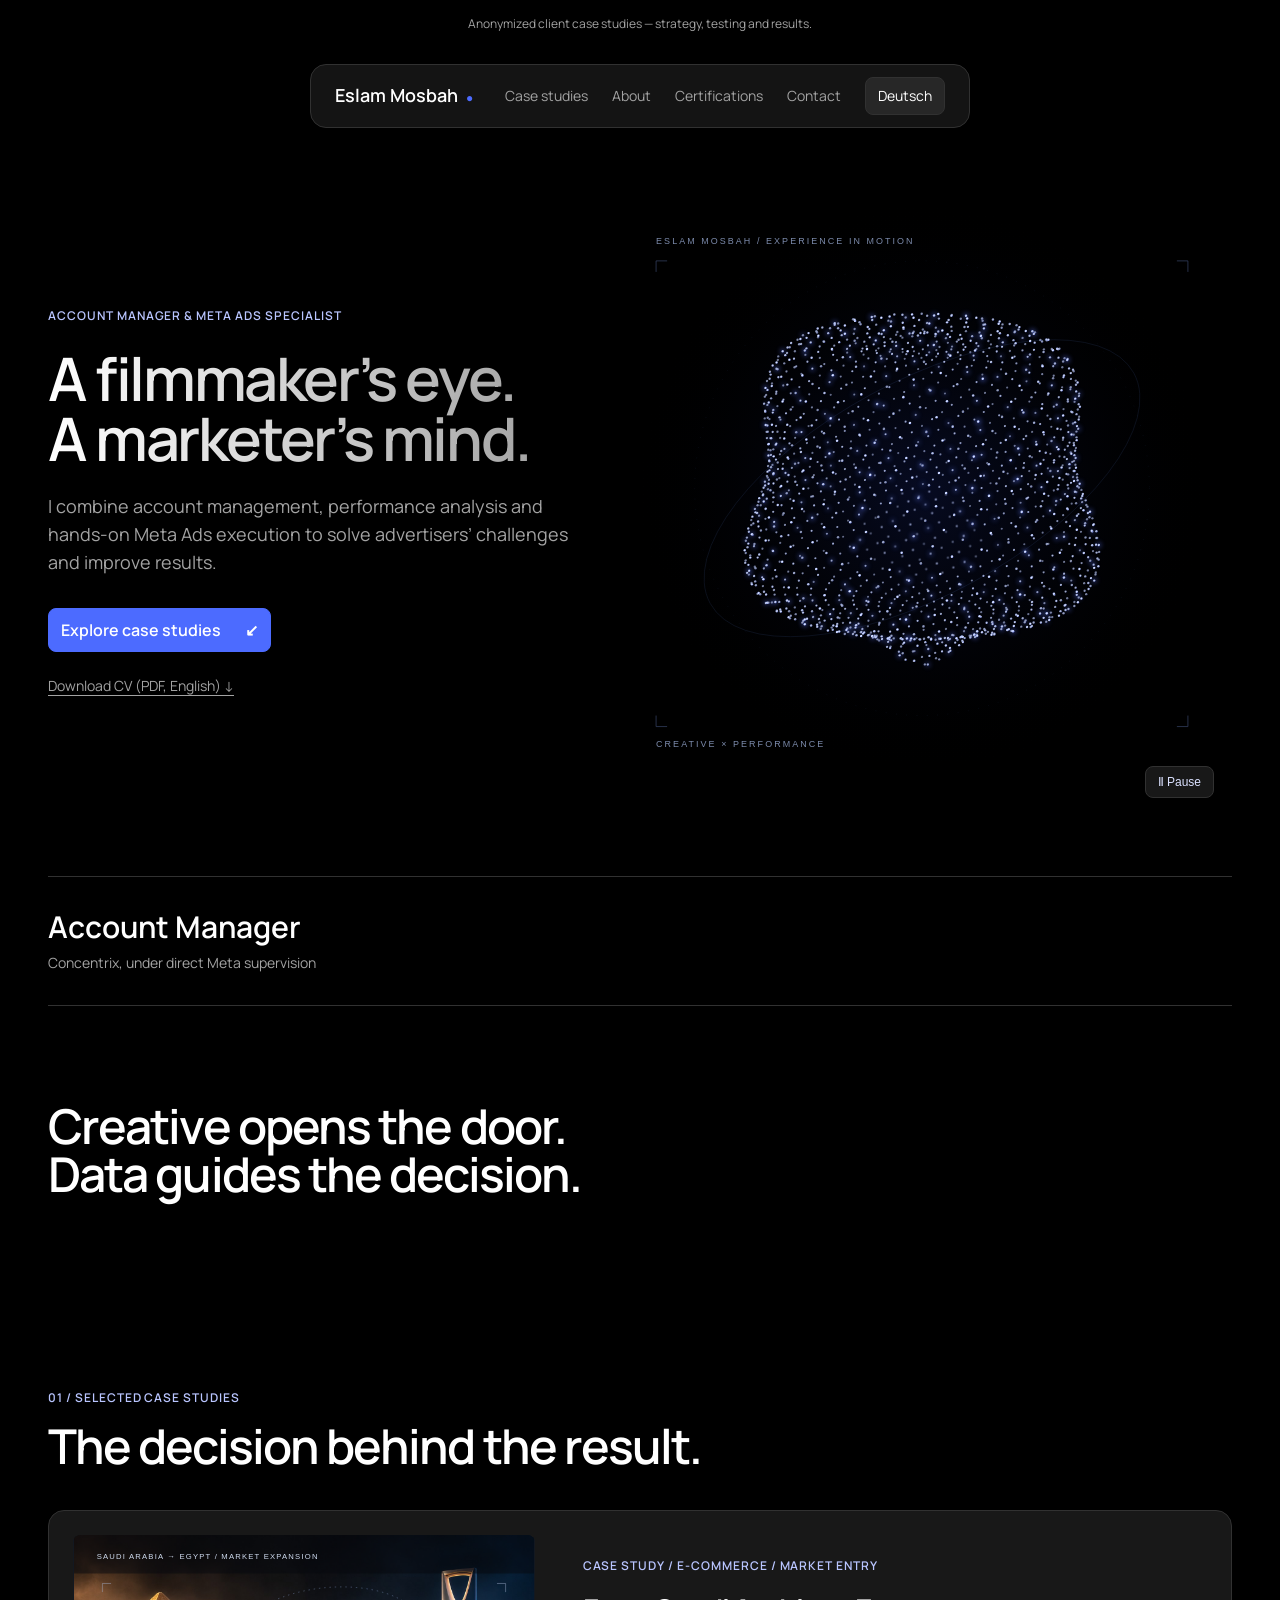
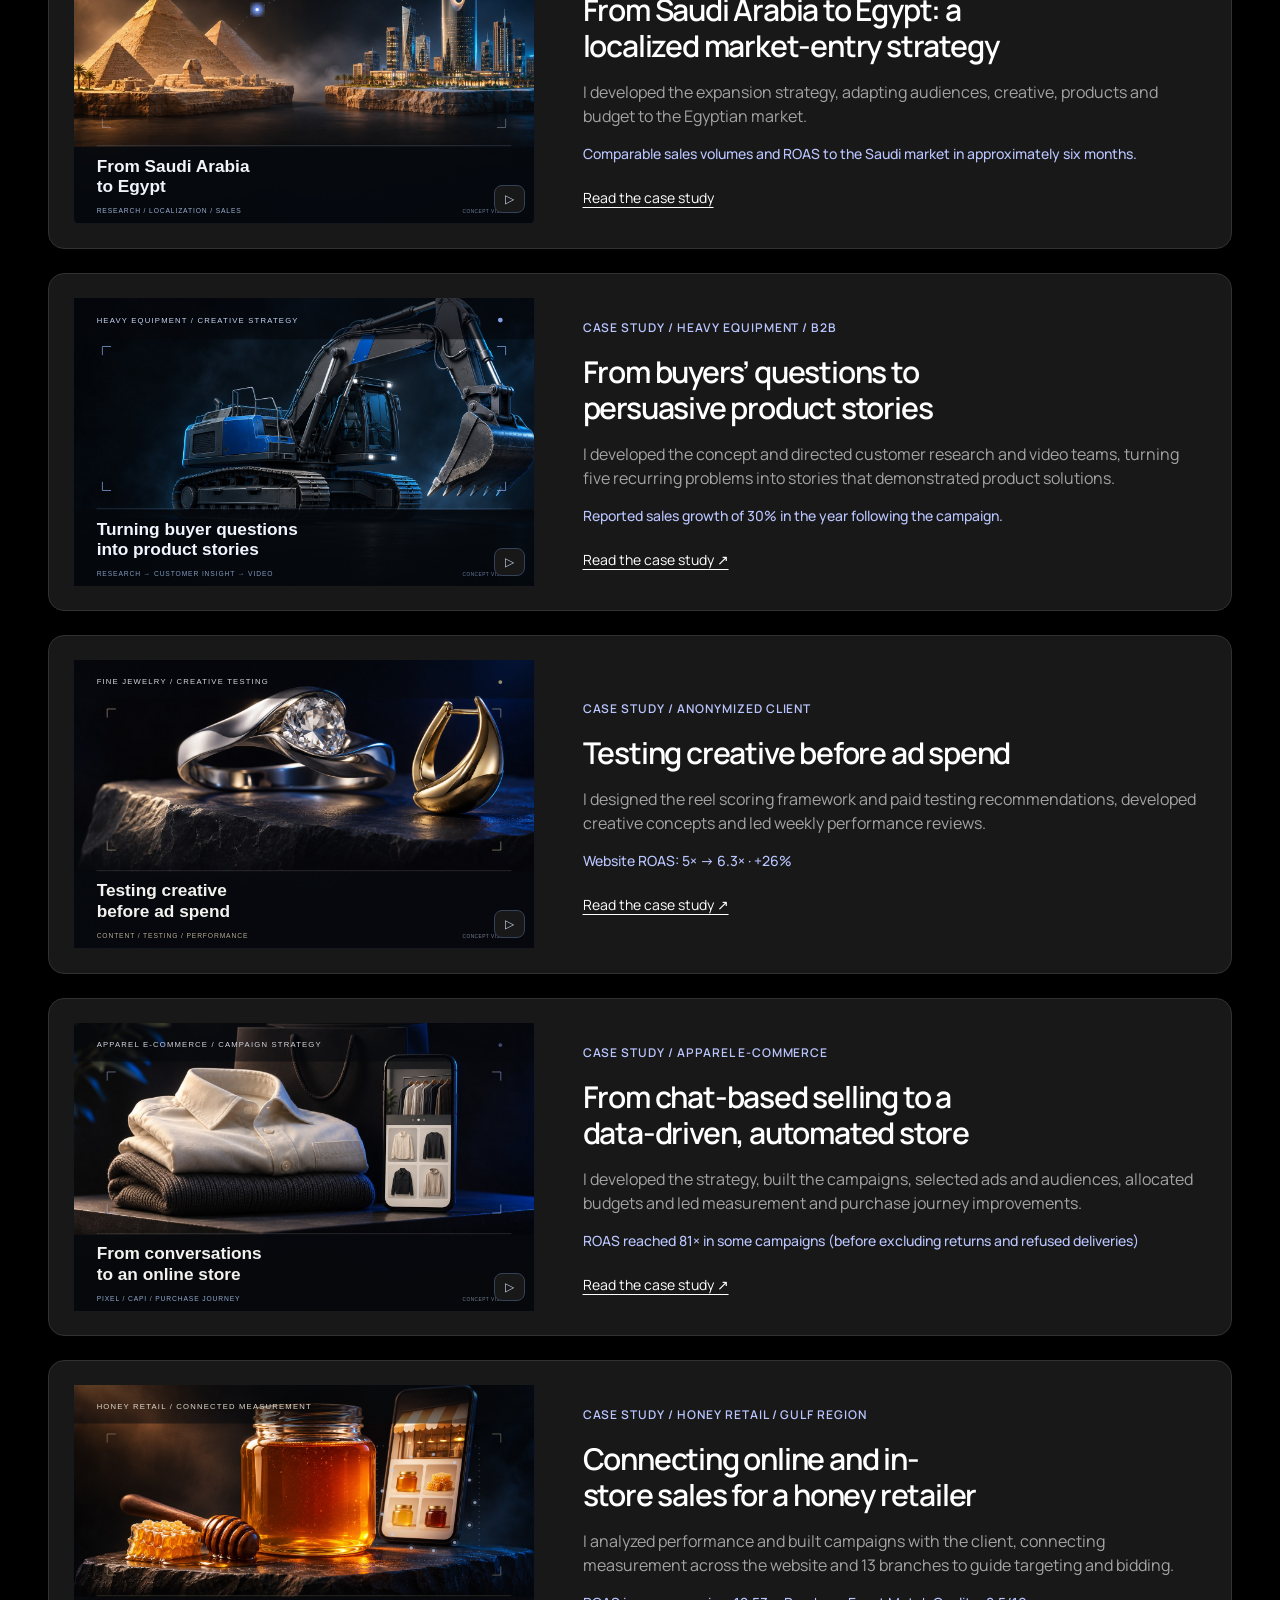
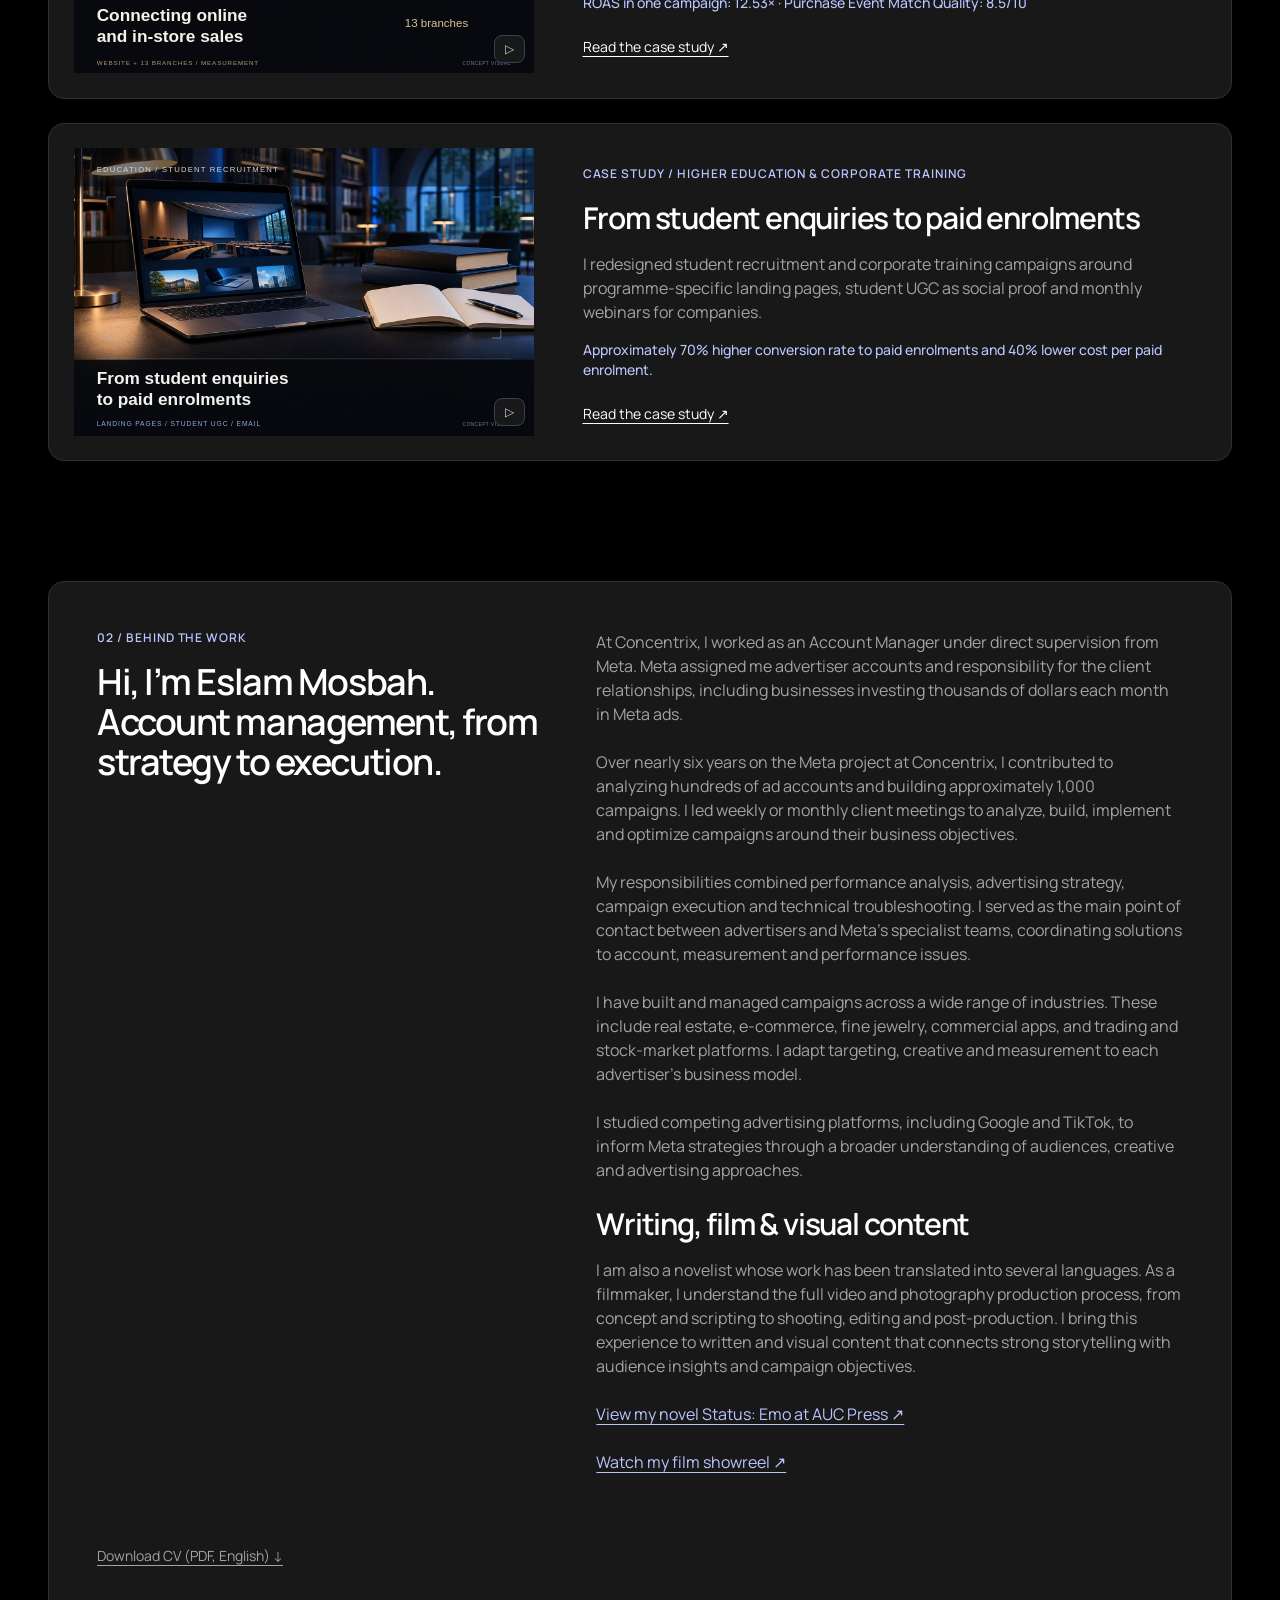
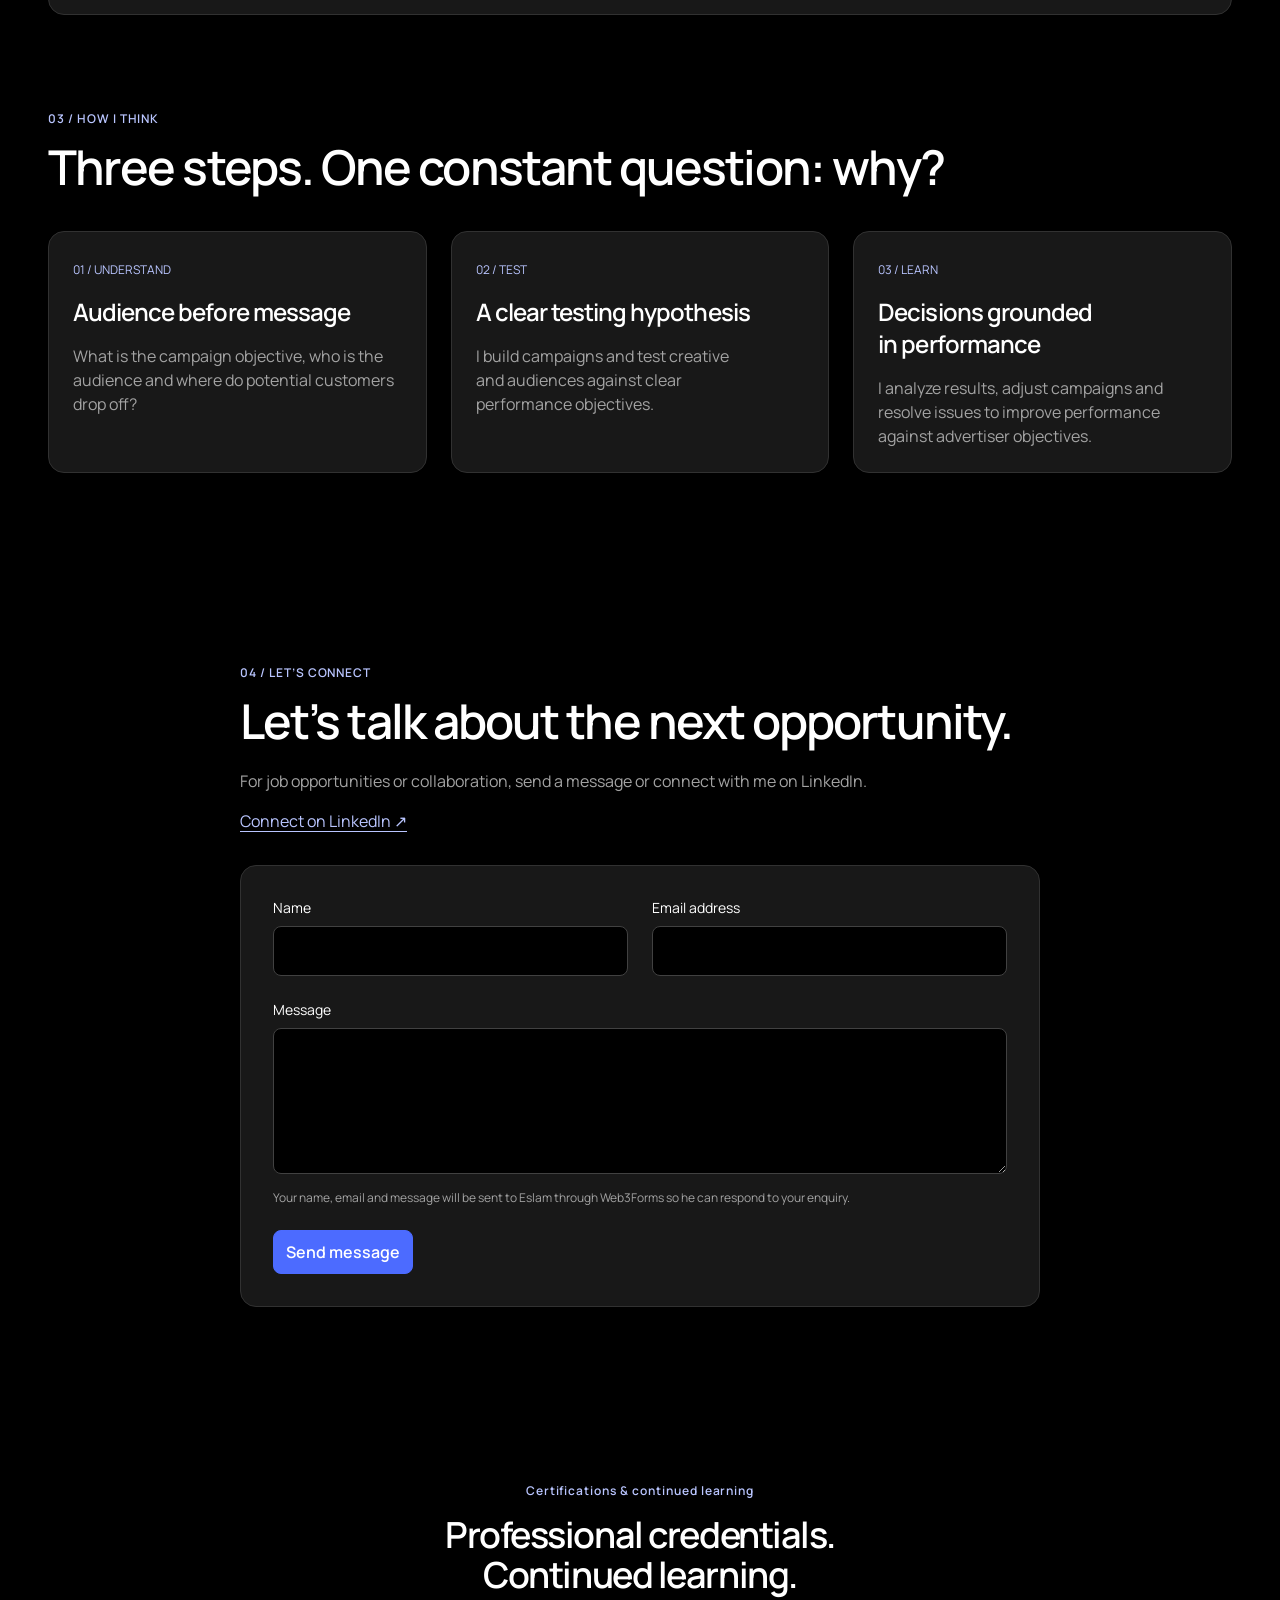
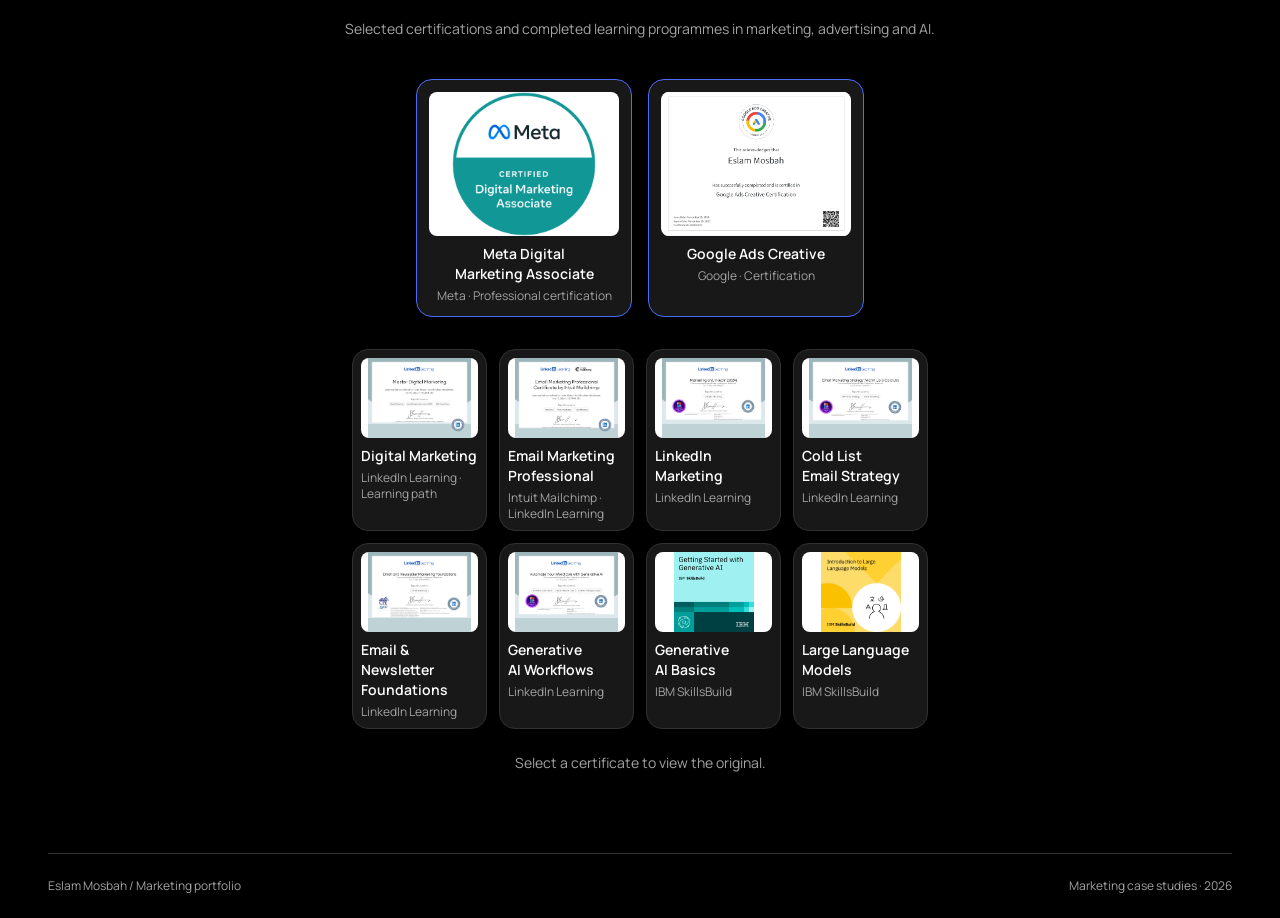
==== commit 2324e4ff: "Add six cinematic animated case study covers" ====
--- a/index.html
+++ b/index.html
@@ -7,12 +7,8 @@
   gtag('js', new Date());
 </script>
 <!-- End Google Tag Manager -->
-<meta charset="utf-8"><meta name="viewport" content="width=device-width,initial-scale=1"><title>Eslam Mosbah | Account Manager &amp; Meta Ads Specialist</title><meta name="description" content="Eslam Mosbah — Account Manager and Meta Ads Specialist. Hundreds of ad accounts analyzed, approximately 1,000 campaign builds contributed to, and client case studies in strategy, execution and measurement."><link rel="stylesheet" href="theme.css?v=review-github"><link rel="icon" href="favicon.svg" type="image/svg+xml"><style>.hero{grid-template-columns:1fr 1.15fr;gap:24px;padding-top:64px;padding-bottom:64px}.motion-art{aspect-ratio:1;border:0;border-radius:0;background:#000;padding:0;min-height:0}.hero>div:first-child{position:relative;z-index:1}.hero .intro{max-width:550px}@media(max-width:1000px){.hero{grid-template-columns:1fr 1fr}.hero h1{font-size:48px;line-height:48px}}@media(max-width:700px){.hero{grid-template-columns:1fr;gap:24px;padding-top:48px}.motion-art{width:100%;max-width:600px;margin:auto}.hero h1{font-size:48px;line-height:48px}}</style><style>.experience-highlights{grid-template-columns:1fr}</style></head><body><a class="skip-link" href="#main-content">Skip to content</a><div class="topnote">Anonymized client case studies — strategy, testing and results.</div><header><a class="brand" href="index.html">Eslam Mosbah<span>●</span></a><nav aria-label="التنقل الرئيسي"><a href="#work">Case studies</a><a href="#about">About</a><a href="#certifications">Certifications</a><a href="#contact">Contact</a><button id="languageSwitch" type="button" class="filter" lang="de" aria-label="Switch to German">Deutsch</button></nav><button class="menu-toggle" aria-label="Open navigation" aria-expanded="false" type="button"><span></span><span></span></button></header><main id="main-content"><section class="hero"><div><div class="eyebrow">ACCOUNT MANAGER &amp; META ADS SPECIALIST</div><h1>A filmmaker’s eye.<br><em>A marketer’s mind.</em></h1><p class="intro">I combine account management, performance analysis and hands-on Meta Ads execution to solve advertisers’ challenges and improve results.</p><a class="cta" href="#work">Explore case studies <span>↙</span></a><a class="cv-link" href="assets/Eslam-Mosbah-Marketing-CV.pdf" download="Eslam-Mosbah-Marketing-CV.pdf">Download CV (PDF, English) ↓</a></div><div class="art motion-art" aria-label="Original creative and data motion design"><iframe src="motion-player.html" title="Original animated light sculpture, with pause control" loading="eager" allow="autoplay" style="width:100%;height:100%;border:0;display:block"></iframe></div></section><div class="experience-highlights"><div><strong>Account Manager</strong><span>Concentrix, under direct Meta supervision</span></div></div><section class="tagline" aria-label="Creative and performance"><h2 data-tagline-en="Creative opens the door.|Data guides the decision." data-tagline-de="Kreativität öffnet die Tür.|Daten bestimmen die Richtung."></h2></section><section id="work" class="section"><div class="sectionhead"><div><div class="eyebrow">01 / SELECTED CASE STUDIES</div><h2>The decision behind the result.</h2></div></div><a class="featured-case" href="market-expansion-case.html"><div class="case-poster creative" aria-hidden="true"><div class="poster-top"><span>MARKET EXPANSION</span></div><div class="poster-main"><span class="poster-value" dir="ltr">SA / EG</span><span class="poster-label">From Saudi Arabia to Egypt</span></div><div class="poster-bottom">RESEARCH / LOCALIZATION / SALES</div></div><div><span class="eyebrow">CASE STUDY / E-COMMERCE / MARKET ENTRY</span><h3>From Saudi Arabia to Egypt: a localized market-entry strategy</h3><p>I developed the expansion strategy, adapting audiences, creative, products and budget to the Egyptian market.</p><strong>Comparable sales volumes and ROAS to the Saudi market in approximately six months.</strong><p class="read-case">Read the case study</p></div></a><a class="featured-case" href="equipment-case.html"><div class="case-poster creative" aria-hidden="true"><div class="poster-top"><span>CASE / 01</span><span>↗</span></div><div class="poster-main"><span class="poster-value" dir="ltr">+30%</span><span class="poster-label">Sales growth in the following year</span></div><div class="poster-bottom">RESEARCH / VIDEO / B2B</div></div><div><span class="eyebrow">CASE STUDY / HEAVY EQUIPMENT / B2B</span><h3>From buyers’ questions to persuasive product stories</h3><p>I developed the concept and directed customer research and video teams, turning five recurring problems into stories that demonstrated product solutions.</p><strong>Reported sales growth of 30% in the year following the campaign.</strong><p class="read-case">Read the case study ↗</p></div></a><a class="featured-case" href="jewelry-case.html"><div class="case-poster creative" aria-hidden="true"><div class="poster-top"><span>CASE / 02</span><span>↗</span></div><div class="poster-main"><span class="poster-value" dir="ltr">+26%</span><span class="poster-label">Website ROAS uplift</span></div><div class="poster-bottom">Trial Reels → Paid testing</div></div><div><span class="eyebrow">CASE STUDY / ANONYMIZED CLIENT</span><h3>Testing creative before ad spend</h3><p>I designed the reel scoring framework and paid testing recommendations, developed creative concepts and led weekly performance reviews.</p><strong>Website ROAS: 5× → 6.3× · +26%</strong><p class="read-case">Read the case study ↗</p></div></a><a class="featured-case commerce-card" href="commerce-case.html"><div class="case-poster commerce" aria-hidden="true"><div class="poster-top"><span>CASE / 03</span><span>↗</span></div><div class="poster-main"><span class="poster-value" dir="ltr">81×</span><span class="poster-label">Campaign-level ROAS</span></div><div class="poster-bottom">Pixel / CAPI / Business AI</div></div><div><span class="eyebrow">CASE STUDY / APPAREL E-COMMERCE</span><h3>From chat-based selling to a data-driven, automated store</h3><p>I developed the strategy, built the campaigns, selected ads and audiences, allocated budgets and led measurement and purchase journey improvements.</p><strong>ROAS reached 81× in some campaigns (before excluding returns and refused deliveries)</strong><p class="read-case">Read the case study ↗</p></div></a><a class="featured-case honey-card" href="honey-case.html"><div class="case-poster measurement" aria-hidden="true"><div class="poster-top"><span>CASE / 04</span><span>↗</span></div><div class="poster-main"><span class="poster-value" dir="ltr">8.5/10</span><span class="poster-label">Purchase Event Match Quality</span></div><div class="poster-bottom">Website + 13 branches</div></div><div><span class="eyebrow">CASE STUDY / HONEY RETAIL / GULF REGION</span><h3>Connecting online and in-store sales for a honey retailer</h3><p>I analyzed performance and built campaigns with the client, connecting measurement across the website and 13 branches to guide targeting and bidding.</p><strong>ROAS in one campaign: 12.53× · Purchase Event Match Quality: 8.5/10</strong><p class="read-case">Read the case study ↗</p></div></a><a class="featured-case" href="education-case.html">
-<div class="case-poster creative" aria-hidden="true">
-<div class="poster-top"><span>CASE / 05</span><span>↗</span></div>
-<div class="poster-main"><span class="poster-value" dir="ltr">≈70%</span><span class="poster-label">Higher conversion rate to paid enrolments</span></div>
-<div class="poster-bottom">UGC / LANDING PAGES / EMAIL</div>
-</div>
+<meta charset="utf-8"><meta name="viewport" content="width=device-width,initial-scale=1"><title>Eslam Mosbah | Account Manager &amp; Meta Ads Specialist</title><meta name="description" content="Eslam Mosbah — Account Manager and Meta Ads Specialist. Hundreds of ad accounts analyzed, approximately 1,000 campaign builds contributed to, and client case studies in strategy, execution and measurement."><link rel="stylesheet" href="theme.css?v=review-github"><link rel="icon" href="favicon.svg" type="image/svg+xml"><style>.hero{grid-template-columns:1fr 1.15fr;gap:24px;padding-top:64px;padding-bottom:64px}.motion-art{aspect-ratio:1;border:0;border-radius:0;background:#000;padding:0;min-height:0}.hero>div:first-child{position:relative;z-index:1}.hero .intro{max-width:550px}@media(max-width:1000px){.hero{grid-template-columns:1fr 1fr}.hero h1{font-size:48px;line-height:48px}}@media(max-width:700px){.hero{grid-template-columns:1fr;gap:24px;padding-top:48px}.motion-art{width:100%;max-width:600px;margin:auto}.hero h1{font-size:48px;line-height:48px}}</style><style>.experience-highlights{grid-template-columns:1fr}</style><style>.market-cover{background:#131820;aspect-ratio:8/5;min-height:300px;position:relative;padding:24px;overflow:hidden}.market-cover .poster-top{align-self:flex-start;padding:8px 12px;background:#181818;border:1px solid #344259;border-radius:8px;font-size:12px;line-height:16px;letter-spacing:.06em}.market-cover .poster-main{margin-top:auto;gap:4px}.market-cover .poster-value{font-size:48px;line-height:48px;letter-spacing:-.05em}.market-cover .poster-label{font-size:14px;line-height:20px;color:#c5cfeb}.market-cover .poster-bottom{font-size:12px;line-height:16px;padding:0;margin-top:12px;color:#8ca2d6}@media(min-width:701px){.market-cover{min-height:340px}}@media(max-width:700px){.market-cover{aspect-ratio:8/5;min-height:300px;padding:24px}.market-cover .poster-value{font-size:36px;line-height:40px}.market-cover .poster-top{font-size:12px}}</style><style>.animated-cover{padding:0!important;background:#131820;aspect-ratio:8/5;min-height:0!important;display:block}.animated-cover iframe{aspect-ratio:8/5}</style></head><body><a class="skip-link" href="#main-content">Skip to content</a><div class="topnote">Anonymized client case studies — strategy, testing and results.</div><header><a class="brand" href="index.html">Eslam Mosbah<span>●</span></a><nav aria-label="التنقل الرئيسي"><a href="#work">Case studies</a><a href="#about">About</a><a href="#certifications">Certifications</a><a href="#contact">Contact</a><button id="languageSwitch" type="button" class="filter" lang="de" aria-label="Switch to German">Deutsch</button></nav><button class="menu-toggle" aria-label="Open navigation" aria-expanded="false" type="button"><span></span><span></span></button></header><main id="main-content"><section class="hero"><div><div class="eyebrow">ACCOUNT MANAGER &amp; META ADS SPECIALIST</div><h1>A filmmaker’s eye.<br><em>A marketer’s mind.</em></h1><p class="intro">I combine account management, performance analysis and hands-on Meta Ads execution to solve advertisers’ challenges and improve results.</p><a class="cta" href="#work">Explore case studies <span>↙</span></a><a class="cv-link" href="assets/Eslam-Mosbah-Marketing-CV.pdf" download="Eslam-Mosbah-Marketing-CV.pdf">Download CV (PDF, English) ↓</a></div><div class="art motion-art" aria-label="Original creative and data motion design"><iframe src="motion-player.html" title="Original animated light sculpture, with pause control" loading="eager" allow="autoplay" style="width:100%;height:100%;border:0;display:block"></iframe></div></section><div class="experience-highlights"><div><strong>Account Manager</strong><span>Concentrix, under direct Meta supervision</span></div></div><section class="tagline" aria-label="Creative and performance"><h2 data-tagline-en="Creative opens the door.|Data guides the decision." data-tagline-de="Kreativität öffnet die Tür.|Daten bestimmen die Richtung."></h2></section><section id="work" class="section"><div class="sectionhead"><div><div class="eyebrow">01 / SELECTED CASE STUDIES</div><h2>The decision behind the result.</h2></div></div><a class="featured-case" href="market-expansion-case.html"><div class="case-poster creative market-cover animated-cover"><iframe title="Animated cover: market expansion from Saudi Arabia to Egypt" src="cover-player.html" loading="lazy" style="width:100%;height:100%;border:0;display:block"></iframe></div><div><span class="eyebrow">CASE STUDY / E-COMMERCE / MARKET ENTRY</span><h3>From Saudi Arabia to Egypt: a localized market-entry strategy</h3><p>I developed the expansion strategy, adapting audiences, creative, products and budget to the Egyptian market.</p><strong>Comparable sales volumes and ROAS to the Saudi market in approximately six months.</strong><p class="read-case">Read the case study</p></div></a><a id="equipment-preview" class="featured-case" href="equipment-case.html"><div class="case-poster creative animated-cover equipment-cover"><iframe title="Animated heavy equipment case study cover" src="equipment-player.html" loading="lazy" style="width:100%;height:100%;border:0;display:block"></iframe></div><div><span class="eyebrow">CASE STUDY / HEAVY EQUIPMENT / B2B</span><h3>From buyers’ questions to persuasive product stories</h3><p>I developed the concept and directed customer research and video teams, turning five recurring problems into stories that demonstrated product solutions.</p><strong>Reported sales growth of 30% in the year following the campaign.</strong><p class="read-case">Read the case study ↗</p></div></a><a id="jewelry-preview" class="featured-case" href="jewelry-case.html"><div class="case-poster creative animated-cover jewelry-cover"><iframe title="Cinematic jewelry creative testing cover" src="jewelry-player.html" loading="lazy" style="width:100%;height:100%;border:0;display:block"></iframe></div><div><span class="eyebrow">CASE STUDY / ANONYMIZED CLIENT</span><h3>Testing creative before ad spend</h3><p>I designed the reel scoring framework and paid testing recommendations, developed creative concepts and led weekly performance reviews.</p><strong>Website ROAS: 5× → 6.3× · +26%</strong><p class="read-case">Read the case study ↗</p></div></a><a id="commerce-preview" class="featured-case commerce-card" href="commerce-case.html"><div class="case-poster commerce animated-cover commerce-cover"><iframe title="Cinematic apparel e-commerce cover" src="commerce-player.html" loading="lazy" style="width:100%;height:100%;border:0;display:block"></iframe></div><div><span class="eyebrow">CASE STUDY / APPAREL E-COMMERCE</span><h3>From chat-based selling to a data-driven, automated store</h3><p>I developed the strategy, built the campaigns, selected ads and audiences, allocated budgets and led measurement and purchase journey improvements.</p><strong>ROAS reached 81× in some campaigns (before excluding returns and refused deliveries)</strong><p class="read-case">Read the case study ↗</p></div></a><a id="honey-preview" class="featured-case honey-card" href="honey-case.html"><div class="case-poster measurement animated-cover honey-cover"><iframe title="Cinematic honey retailer measurement cover" src="honey-player.html" loading="lazy" style="width:100%;height:100%;border:0;display:block"></iframe></div><div><span class="eyebrow">CASE STUDY / HONEY RETAIL / GULF REGION</span><h3>Connecting online and in-store sales for a honey retailer</h3><p>I analyzed performance and built campaigns with the client, connecting measurement across the website and 13 branches to guide targeting and bidding.</p><strong>ROAS in one campaign: 12.53× · Purchase Event Match Quality: 8.5/10</strong><p class="read-case">Read the case study ↗</p></div></a><a id="education-preview" class="featured-case" href="education-case.html">
+<div class="case-poster creative animated-cover education-cover"><iframe title="Cinematic education recruitment cover" src="education-player.html" loading="lazy" style="width:100%;height:100%;border:0;display:block"></iframe></div>
 <div><span class="eyebrow">CASE STUDY / HIGHER EDUCATION &amp; CORPORATE TRAINING</span>
 <h3>From student enquiries to paid enrolments</h3>
 <p>I redesigned student recruitment and corporate training campaigns around programme-specific landing pages, student UGC as social proof and monthly webinars for companies.</p>
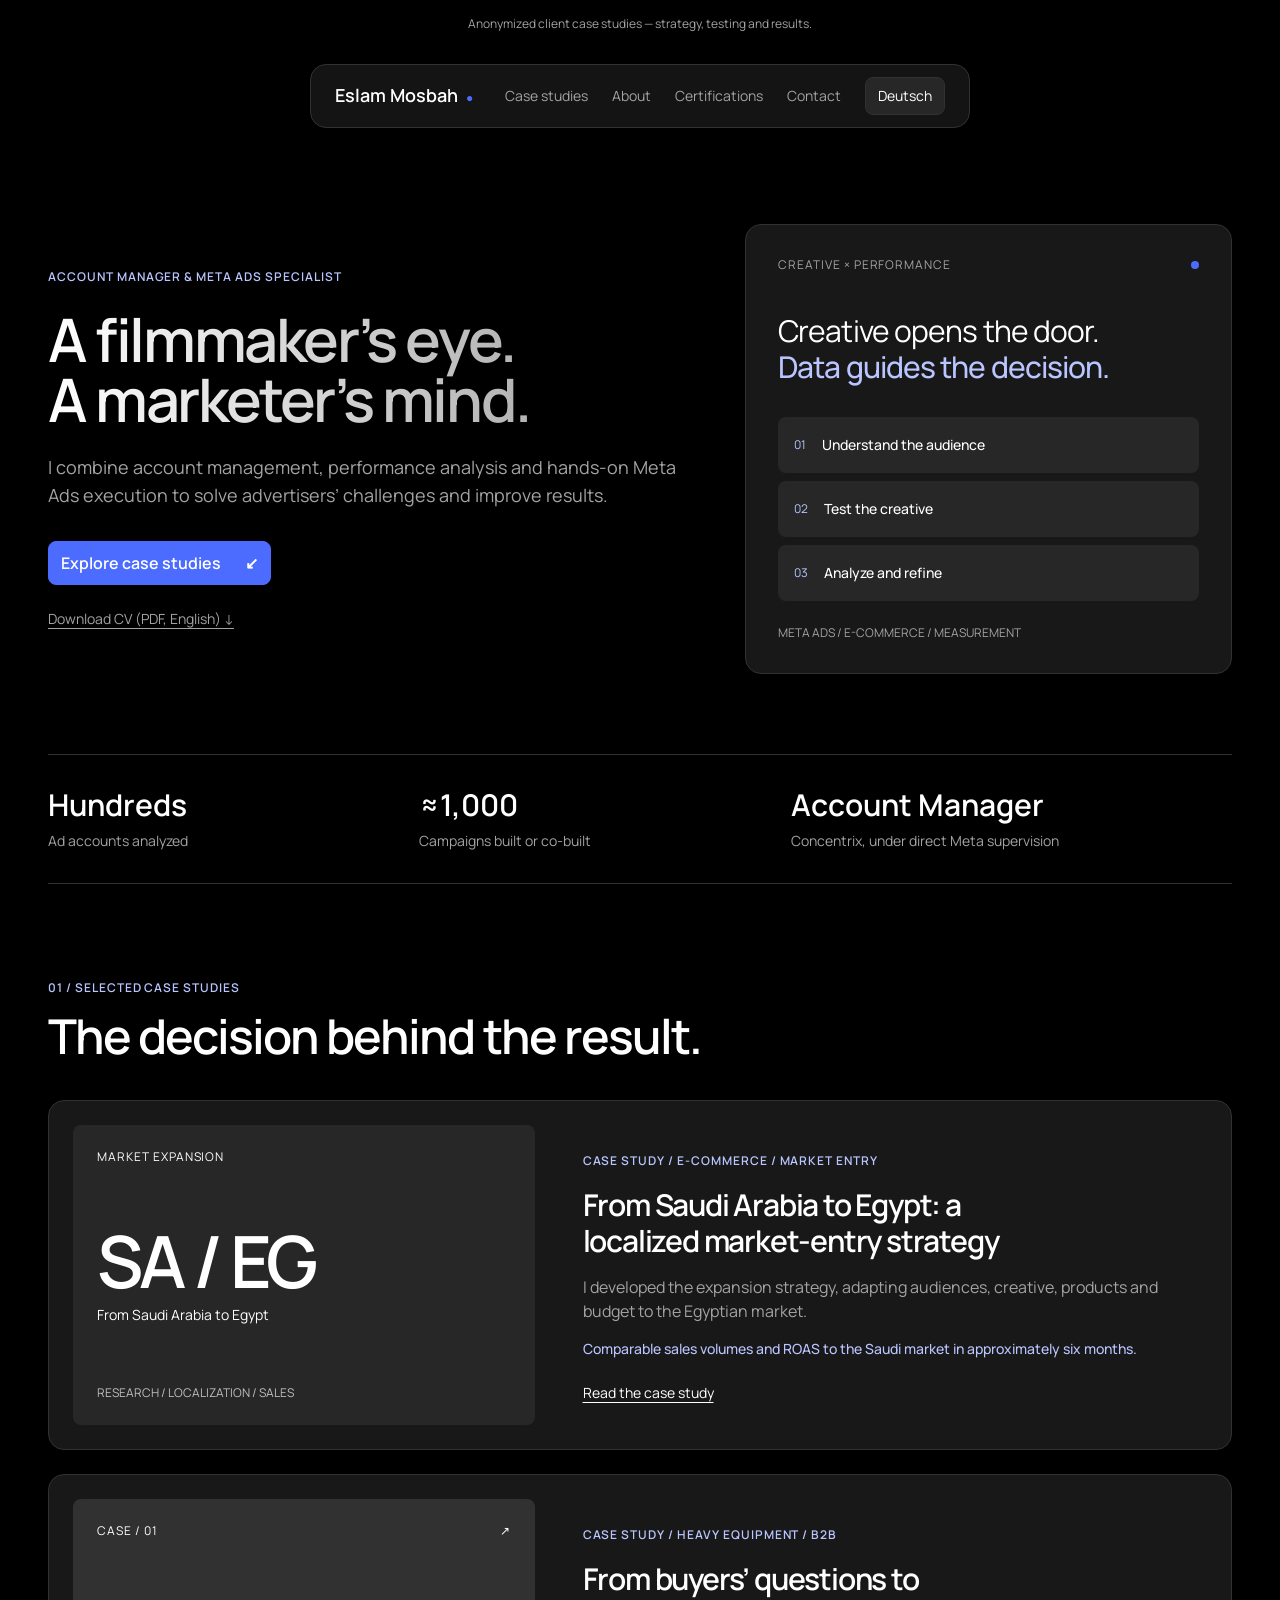
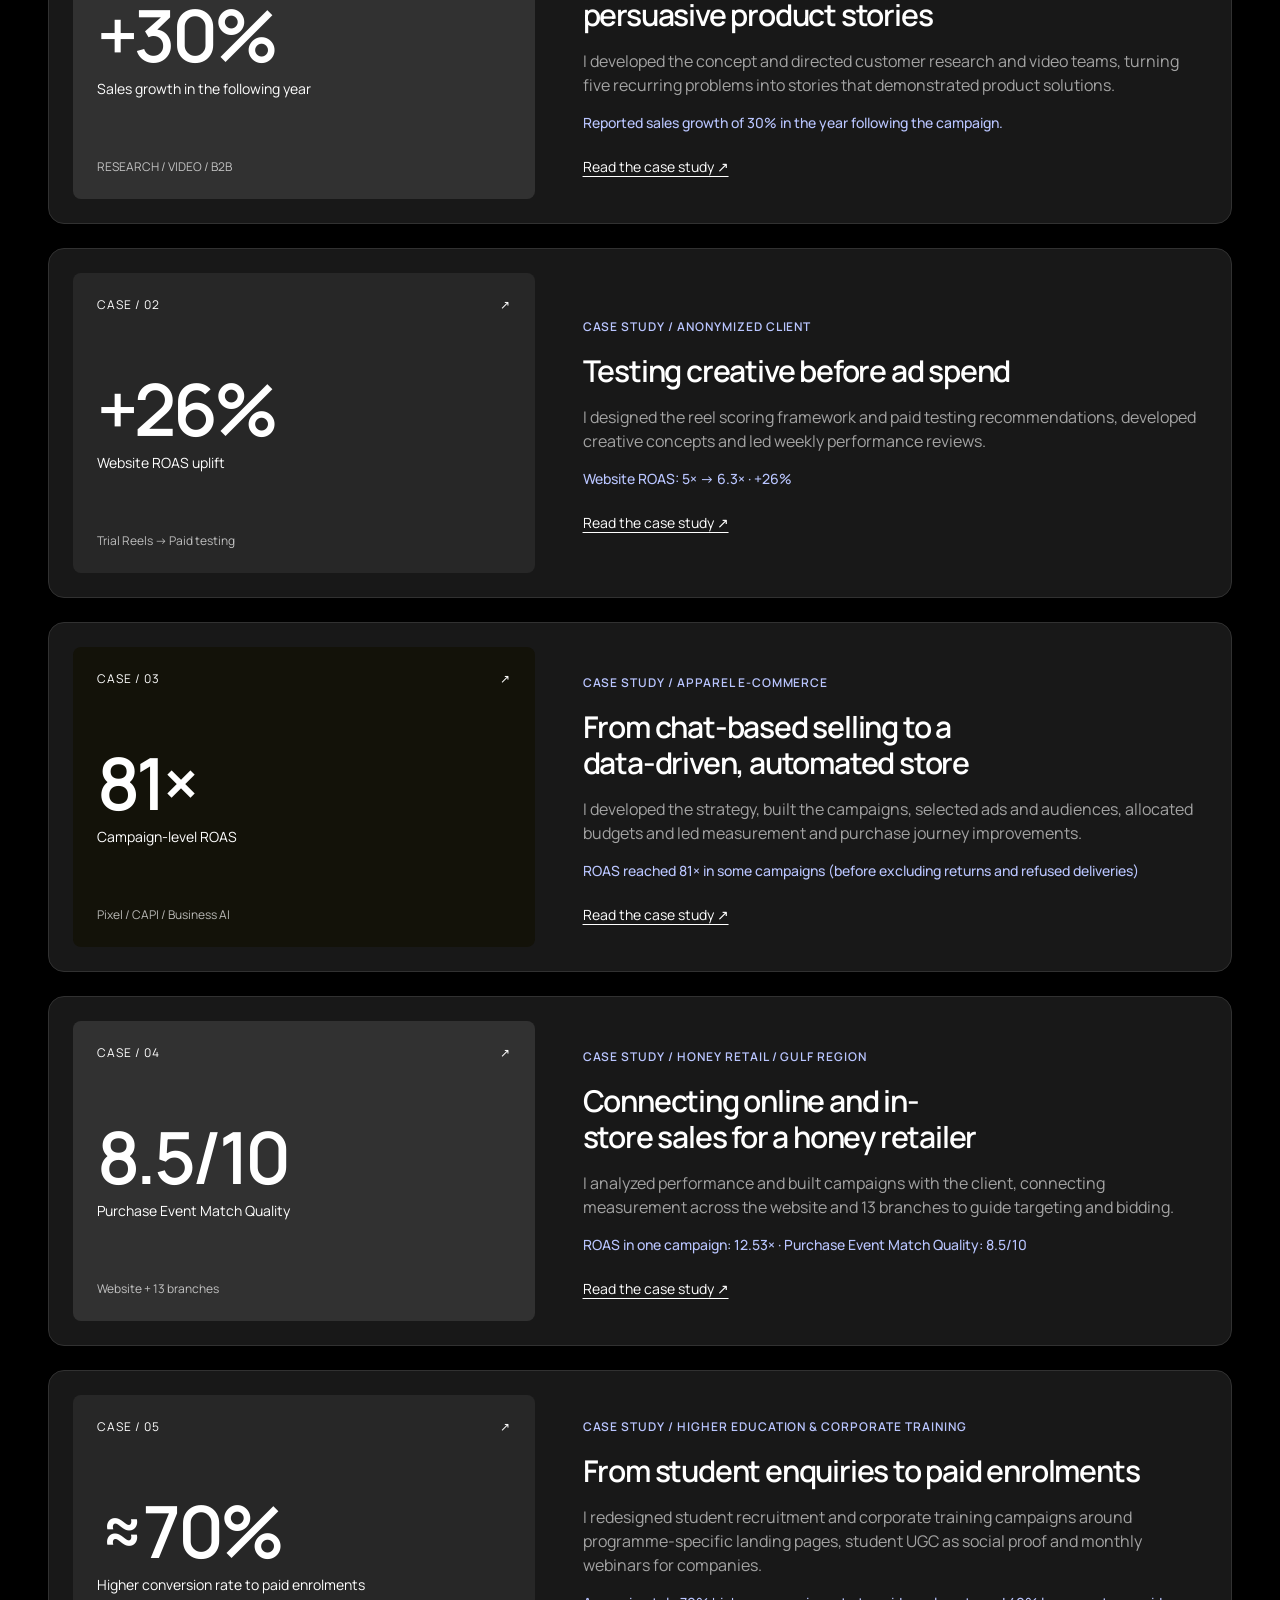
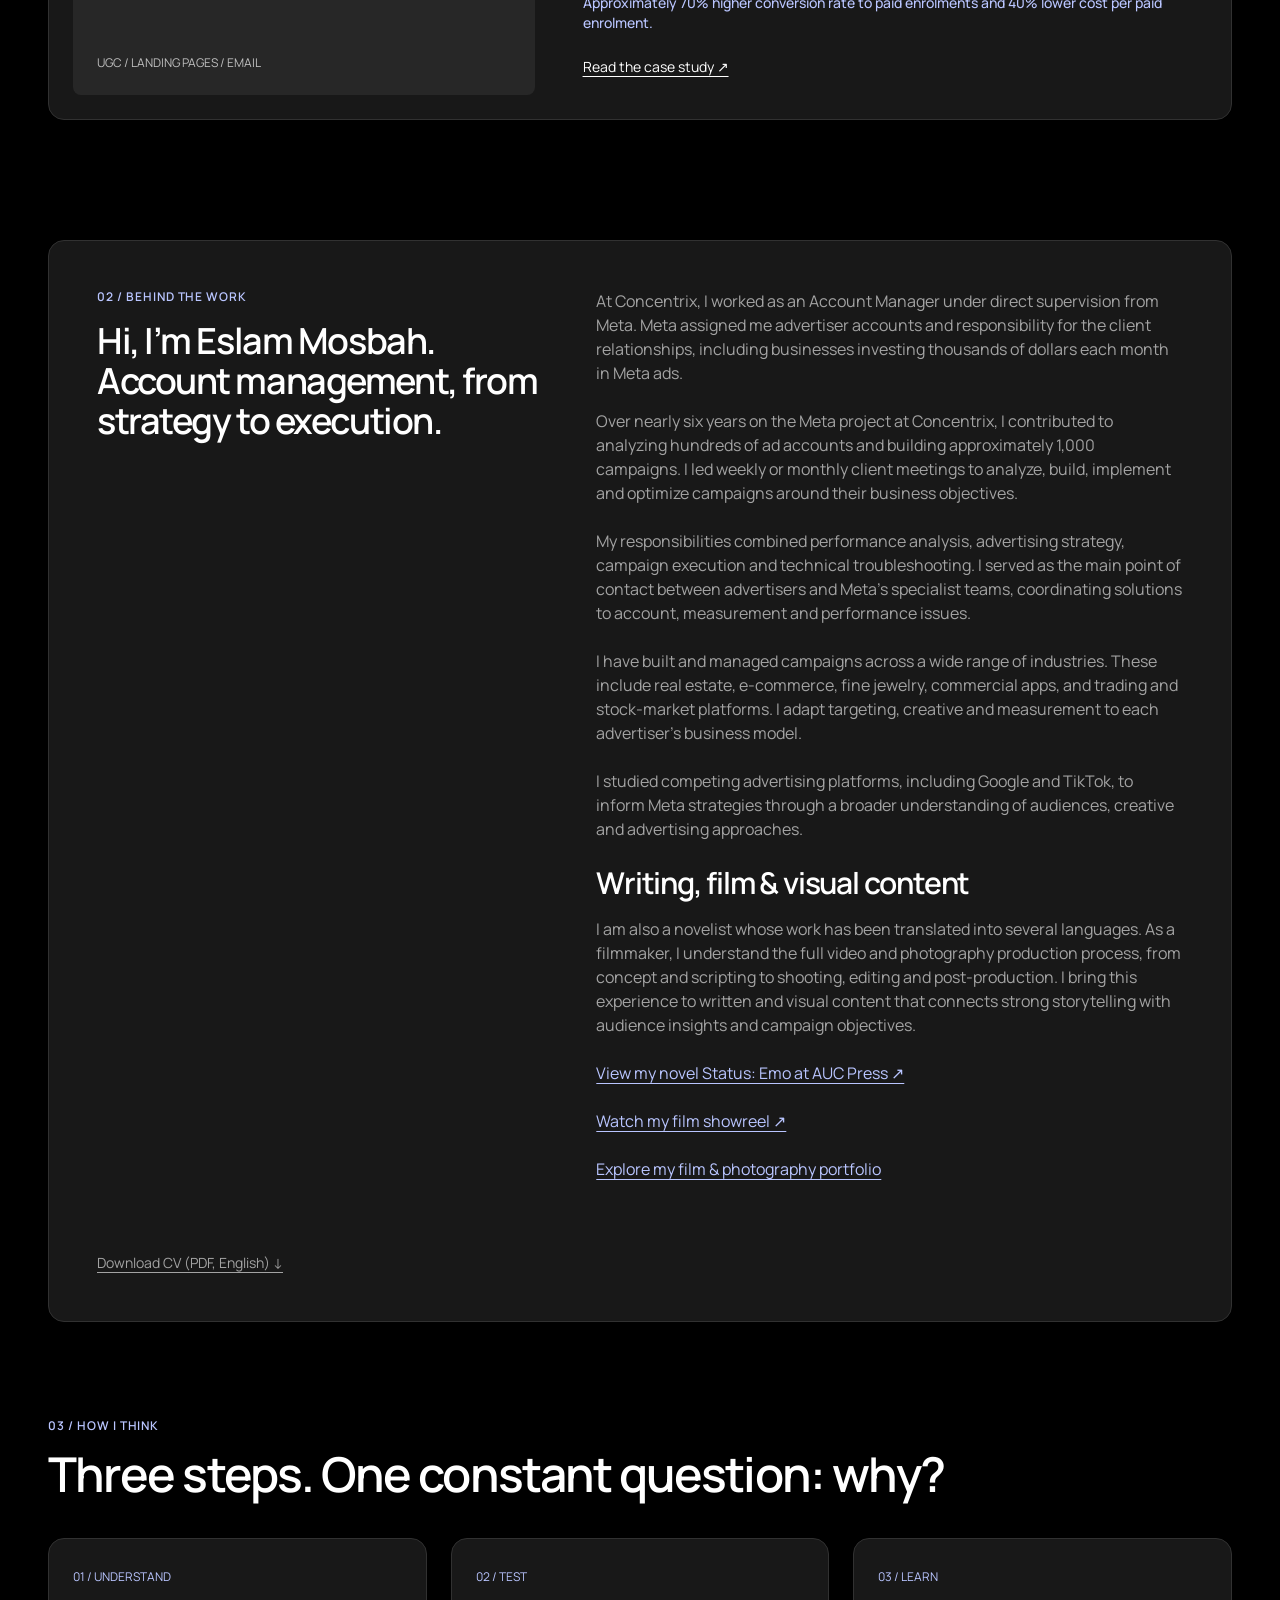
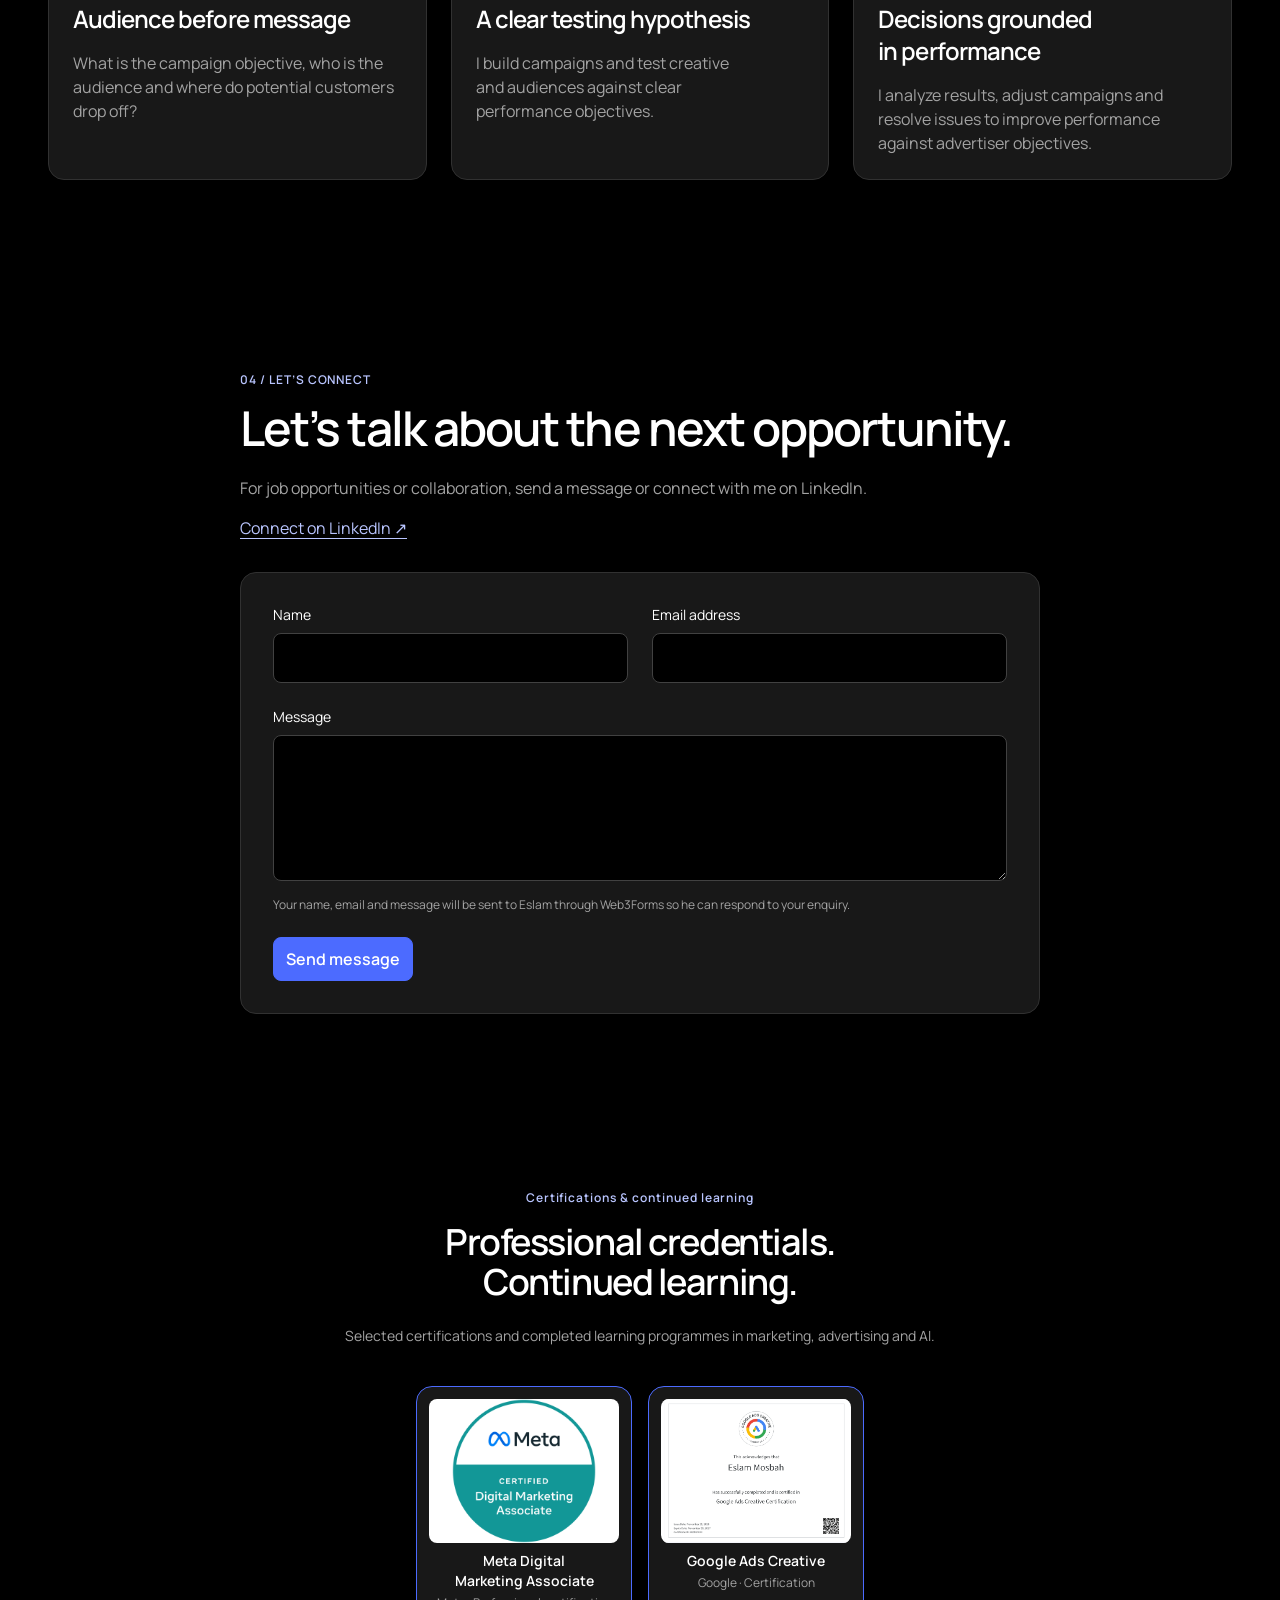
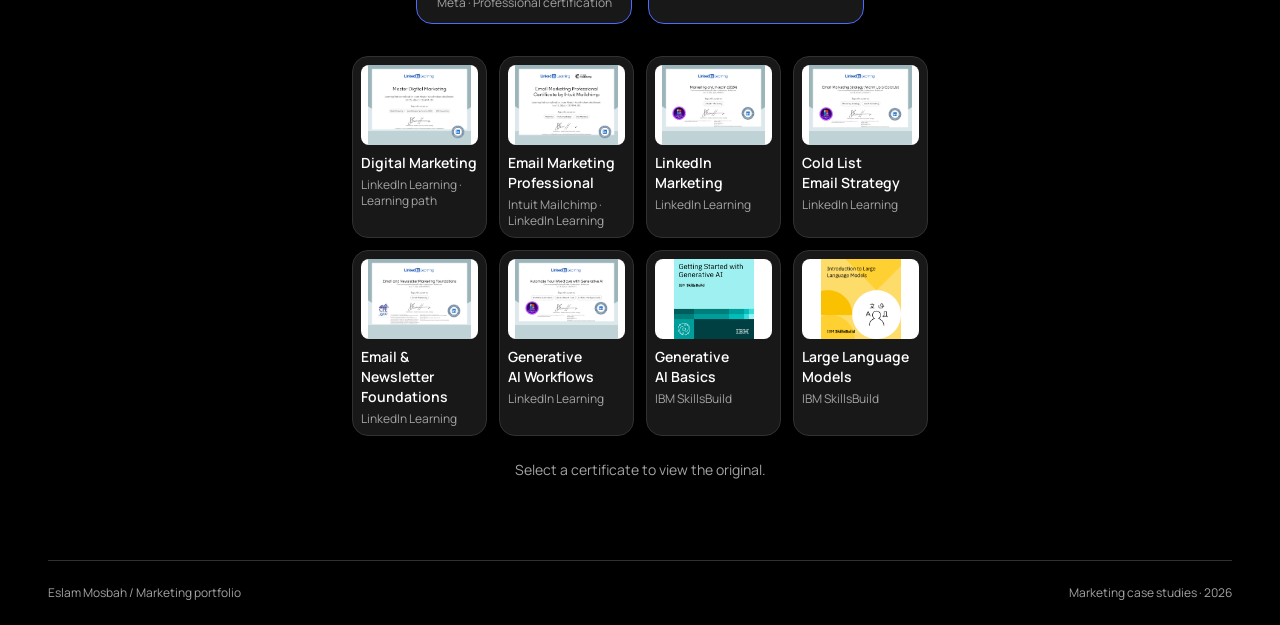
==== commit aad5078f: "Link the film portfolio from the marketing about section" ====
--- a/index.html
+++ b/index.html
@@ -7,11 +7,15 @@
   gtag('js', new Date());
 </script>
 <!-- End Google Tag Manager -->
-<meta charset="utf-8"><meta name="viewport" content="width=device-width,initial-scale=1"><title>Eslam Mosbah | Account Manager &amp; Meta Ads Specialist</title><meta name="description" content="Eslam Mosbah — Account Manager and Meta Ads Specialist. Hundreds of ad accounts analyzed, approximately 1,000 campaign builds contributed to, and client case studies in strategy, execution and measurement."><link rel="stylesheet" href="theme.css?v=review-github"><link rel="icon" href="favicon.svg" type="image/svg+xml"><style>.hero{grid-template-columns:1fr 1.15fr;gap:24px;padding-top:64px;padding-bottom:64px}.motion-art{aspect-ratio:1;border:0;border-radius:0;background:#000;padding:0;min-height:0}.hero>div:first-child{position:relative;z-index:1}.hero .intro{max-width:550px}@media(max-width:1000px){.hero{grid-template-columns:1fr 1fr}.hero h1{font-size:48px;line-height:48px}}@media(max-width:700px){.hero{grid-template-columns:1fr;gap:24px;padding-top:48px}.motion-art{width:100%;max-width:600px;margin:auto}.hero h1{font-size:48px;line-height:48px}}</style><style>.experience-highlights{grid-template-columns:1fr}</style><style>.market-cover{background:#131820;aspect-ratio:8/5;min-height:300px;position:relative;padding:24px;overflow:hidden}.market-cover .poster-top{align-self:flex-start;padding:8px 12px;background:#181818;border:1px solid #344259;border-radius:8px;font-size:12px;line-height:16px;letter-spacing:.06em}.market-cover .poster-main{margin-top:auto;gap:4px}.market-cover .poster-value{font-size:48px;line-height:48px;letter-spacing:-.05em}.market-cover .poster-label{font-size:14px;line-height:20px;color:#c5cfeb}.market-cover .poster-bottom{font-size:12px;line-height:16px;padding:0;margin-top:12px;color:#8ca2d6}@media(min-width:701px){.market-cover{min-height:340px}}@media(max-width:700px){.market-cover{aspect-ratio:8/5;min-height:300px;padding:24px}.market-cover .poster-value{font-size:36px;line-height:40px}.market-cover .poster-top{font-size:12px}}</style><style>.animated-cover{padding:0!important;background:#131820;aspect-ratio:8/5;min-height:0!important;display:block}.animated-cover iframe{aspect-ratio:8/5}</style></head><body><a class="skip-link" href="#main-content">Skip to content</a><div class="topnote">Anonymized client case studies — strategy, testing and results.</div><header><a class="brand" href="index.html">Eslam Mosbah<span>●</span></a><nav aria-label="التنقل الرئيسي"><a href="#work">Case studies</a><a href="#about">About</a><a href="#certifications">Certifications</a><a href="#contact">Contact</a><button id="languageSwitch" type="button" class="filter" lang="de" aria-label="Switch to German">Deutsch</button></nav><button class="menu-toggle" aria-label="Open navigation" aria-expanded="false" type="button"><span></span><span></span></button></header><main id="main-content"><section class="hero"><div><div class="eyebrow">ACCOUNT MANAGER &amp; META ADS SPECIALIST</div><h1>A filmmaker’s eye.<br><em>A marketer’s mind.</em></h1><p class="intro">I combine account management, performance analysis and hands-on Meta Ads execution to solve advertisers’ challenges and improve results.</p><a class="cta" href="#work">Explore case studies <span>↙</span></a><a class="cv-link" href="assets/Eslam-Mosbah-Marketing-CV.pdf" download="Eslam-Mosbah-Marketing-CV.pdf">Download CV (PDF, English) ↓</a></div><div class="art motion-art" aria-label="Original creative and data motion design"><iframe src="motion-player.html" title="Original animated light sculpture, with pause control" loading="eager" allow="autoplay" style="width:100%;height:100%;border:0;display:block"></iframe></div></section><div class="experience-highlights"><div><strong>Account Manager</strong><span>Concentrix, under direct Meta supervision</span></div></div><section class="tagline" aria-label="Creative and performance"><h2 data-tagline-en="Creative opens the door.|Data guides the decision." data-tagline-de="Kreativität öffnet die Tür.|Daten bestimmen die Richtung."></h2></section><section id="work" class="section"><div class="sectionhead"><div><div class="eyebrow">01 / SELECTED CASE STUDIES</div><h2>The decision behind the result.</h2></div></div><a class="featured-case" href="market-expansion-case.html"><div class="case-poster creative market-cover animated-cover"><iframe title="Animated cover: market expansion from Saudi Arabia to Egypt" src="cover-player.html" loading="lazy" style="width:100%;height:100%;border:0;display:block"></iframe></div><div><span class="eyebrow">CASE STUDY / E-COMMERCE / MARKET ENTRY</span><h3>From Saudi Arabia to Egypt: a localized market-entry strategy</h3><p>I developed the expansion strategy, adapting audiences, creative, products and budget to the Egyptian market.</p><strong>Comparable sales volumes and ROAS to the Saudi market in approximately six months.</strong><p class="read-case">Read the case study</p></div></a><a id="equipment-preview" class="featured-case" href="equipment-case.html"><div class="case-poster creative animated-cover equipment-cover"><iframe title="Animated heavy equipment case study cover" src="equipment-player.html" loading="lazy" style="width:100%;height:100%;border:0;display:block"></iframe></div><div><span class="eyebrow">CASE STUDY / HEAVY EQUIPMENT / B2B</span><h3>From buyers’ questions to persuasive product stories</h3><p>I developed the concept and directed customer research and video teams, turning five recurring problems into stories that demonstrated product solutions.</p><strong>Reported sales growth of 30% in the year following the campaign.</strong><p class="read-case">Read the case study ↗</p></div></a><a id="jewelry-preview" class="featured-case" href="jewelry-case.html"><div class="case-poster creative animated-cover jewelry-cover"><iframe title="Cinematic jewelry creative testing cover" src="jewelry-player.html" loading="lazy" style="width:100%;height:100%;border:0;display:block"></iframe></div><div><span class="eyebrow">CASE STUDY / ANONYMIZED CLIENT</span><h3>Testing creative before ad spend</h3><p>I designed the reel scoring framework and paid testing recommendations, developed creative concepts and led weekly performance reviews.</p><strong>Website ROAS: 5× → 6.3× · +26%</strong><p class="read-case">Read the case study ↗</p></div></a><a id="commerce-preview" class="featured-case commerce-card" href="commerce-case.html"><div class="case-poster commerce animated-cover commerce-cover"><iframe title="Cinematic apparel e-commerce cover" src="commerce-player.html" loading="lazy" style="width:100%;height:100%;border:0;display:block"></iframe></div><div><span class="eyebrow">CASE STUDY / APPAREL E-COMMERCE</span><h3>From chat-based selling to a data-driven, automated store</h3><p>I developed the strategy, built the campaigns, selected ads and audiences, allocated budgets and led measurement and purchase journey improvements.</p><strong>ROAS reached 81× in some campaigns (before excluding returns and refused deliveries)</strong><p class="read-case">Read the case study ↗</p></div></a><a id="honey-preview" class="featured-case honey-card" href="honey-case.html"><div class="case-poster measurement animated-cover honey-cover"><iframe title="Cinematic honey retailer measurement cover" src="honey-player.html" loading="lazy" style="width:100%;height:100%;border:0;display:block"></iframe></div><div><span class="eyebrow">CASE STUDY / HONEY RETAIL / GULF REGION</span><h3>Connecting online and in-store sales for a honey retailer</h3><p>I analyzed performance and built campaigns with the client, connecting measurement across the website and 13 branches to guide targeting and bidding.</p><strong>ROAS in one campaign: 12.53× · Purchase Event Match Quality: 8.5/10</strong><p class="read-case">Read the case study ↗</p></div></a><a id="education-preview" class="featured-case" href="education-case.html">
-<div class="case-poster creative animated-cover education-cover"><iframe title="Cinematic education recruitment cover" src="education-player.html" loading="lazy" style="width:100%;height:100%;border:0;display:block"></iframe></div>
+<meta charset="utf-8"><meta name="viewport" content="width=device-width,initial-scale=1"><title>Eslam Mosbah | Account Manager &amp; Meta Ads Specialist</title><meta name="description" content="Eslam Mosbah — Account Manager and Meta Ads Specialist. Hundreds of ad accounts analyzed, approximately 1,000 campaign builds contributed to, and client case studies in strategy, execution and measurement."><link rel="stylesheet" href="theme.css?v=4b4812044e"></head><body><div class="topnote">Anonymized client case studies — strategy, testing and results.</div><header><a class="brand" href="#">Eslam Mosbah<span>●</span></a><nav aria-label="التنقل الرئيسي"><a href="#work">Case studies</a><a href="#about">About</a><a href="#certifications">Certifications</a><a href="#contact">Contact</a><button id="languageSwitch" type="button" class="filter" lang="de" aria-label="Switch to German">Deutsch</button></nav></header><main><section class="hero"><div><div class="eyebrow">ACCOUNT MANAGER &amp; META ADS SPECIALIST</div><h1>A filmmaker’s eye.<br><em>A marketer’s mind.</em></h1><p class="intro">I combine account management, performance analysis and hands-on Meta Ads execution to solve advertisers’ challenges and improve results.</p><a class="cta" href="#work">Explore case studies <span>↙</span></a><a class="cv-link" href="assets/Eslam-Mosbah-Marketing-CV.pdf" download="Eslam-Mosbah-Marketing-CV.pdf">Download CV (PDF, English) ↓</a></div><div class="art" aria-label="نهج استراتيجية الحملات"><div class="strategy-top"><span>CREATIVE × PERFORMANCE</span><span class="status-dot"></span></div><p class="strategy-statement">Creative opens the door.<br><b>Data guides the decision.</b></p><div class="strategy-route"><div><span>01</span><strong>Understand the audience</strong></div><div><span>02</span><strong>Test the creative</strong></div><div><span>03</span><strong>Analyze and refine</strong></div></div><div class="strategy-bottom">META ADS / E-COMMERCE / MEASUREMENT</div></div></section><div class="experience-highlights"><div><strong>Hundreds</strong><span>Ad accounts analyzed</span></div><div><strong dir="ltr">≈1,000</strong><span>Campaigns built or co-built</span></div><div><strong>Account Manager</strong><span>Concentrix, under direct Meta supervision</span></div></div><section id="work" class="section"><div class="sectionhead"><div><div class="eyebrow">01 / SELECTED CASE STUDIES</div><h2>The decision behind the result.</h2></div></div><a class="featured-case" href="market-expansion-case.html"><div class="case-poster creative" aria-hidden="true"><div class="poster-top"><span>MARKET EXPANSION</span></div><div class="poster-main"><span class="poster-value" dir="ltr">SA / EG</span><span class="poster-label">From Saudi Arabia to Egypt</span></div><div class="poster-bottom">RESEARCH / LOCALIZATION / SALES</div></div><div><span class="eyebrow">CASE STUDY / E-COMMERCE / MARKET ENTRY</span><h3>From Saudi Arabia to Egypt: a localized market-entry strategy</h3><p>I developed the expansion strategy, adapting audiences, creative, products and budget to the Egyptian market.</p><strong>Comparable sales volumes and ROAS to the Saudi market in approximately six months.</strong><p class="read-case">Read the case study</p></div></a><a class="featured-case" href="equipment-case.html"><div class="case-poster creative" aria-hidden="true"><div class="poster-top"><span>CASE / 01</span><span>↗</span></div><div class="poster-main"><span class="poster-value" dir="ltr">+30%</span><span class="poster-label">Sales growth in the following year</span></div><div class="poster-bottom">RESEARCH / VIDEO / B2B</div></div><div><span class="eyebrow">CASE STUDY / HEAVY EQUIPMENT / B2B</span><h3>From buyers’ questions to persuasive product stories</h3><p>I developed the concept and directed customer research and video teams, turning five recurring problems into stories that demonstrated product solutions.</p><strong>Reported sales growth of 30% in the year following the campaign.</strong><p class="read-case">Read the case study ↗</p></div></a><a class="featured-case" href="jewelry-case.html"><div class="case-poster creative" aria-hidden="true"><div class="poster-top"><span>CASE / 02</span><span>↗</span></div><div class="poster-main"><span class="poster-value" dir="ltr">+26%</span><span class="poster-label">Website ROAS uplift</span></div><div class="poster-bottom">Trial Reels → Paid testing</div></div><div><span class="eyebrow">CASE STUDY / ANONYMIZED CLIENT</span><h3>Testing creative before ad spend</h3><p>I designed the reel scoring framework and paid testing recommendations, developed creative concepts and led weekly performance reviews.</p><strong>Website ROAS: 5× → 6.3× · +26%</strong><p class="read-case">Read the case study ↗</p></div></a><a class="featured-case commerce-card" href="commerce-case.html"><div class="case-poster commerce" aria-hidden="true"><div class="poster-top"><span>CASE / 03</span><span>↗</span></div><div class="poster-main"><span class="poster-value" dir="ltr">81×</span><span class="poster-label">Campaign-level ROAS</span></div><div class="poster-bottom">Pixel / CAPI / Business AI</div></div><div><span class="eyebrow">CASE STUDY / APPAREL E-COMMERCE</span><h3>From chat-based selling to a data-driven, automated store</h3><p>I developed the strategy, built the campaigns, selected ads and audiences, allocated budgets and led measurement and purchase journey improvements.</p><strong>ROAS reached 81× in some campaigns (before excluding returns and refused deliveries)</strong><p class="read-case">Read the case study ↗</p></div></a><a class="featured-case honey-card" href="honey-case.html"><div class="case-poster measurement" aria-hidden="true"><div class="poster-top"><span>CASE / 04</span><span>↗</span></div><div class="poster-main"><span class="poster-value" dir="ltr">8.5/10</span><span class="poster-label">Purchase Event Match Quality</span></div><div class="poster-bottom">Website + 13 branches</div></div><div><span class="eyebrow">CASE STUDY / HONEY RETAIL / GULF REGION</span><h3>Connecting online and in-store sales for a honey retailer</h3><p>I analyzed performance and built campaigns with the client, connecting measurement across the website and 13 branches to guide targeting and bidding.</p><strong>ROAS in one campaign: 12.53× · Purchase Event Match Quality: 8.5/10</strong><p class="read-case">Read the case study ↗</p></div></a><a class="featured-case" href="education-case.html">
+<div class="case-poster creative" aria-hidden="true">
+<div class="poster-top"><span>CASE / 05</span><span>↗</span></div>
+<div class="poster-main"><span class="poster-value" dir="ltr">≈70%</span><span class="poster-label">Higher conversion rate to paid enrolments</span></div>
+<div class="poster-bottom">UGC / LANDING PAGES / EMAIL</div>
+</div>
 <div><span class="eyebrow">CASE STUDY / HIGHER EDUCATION &amp; CORPORATE TRAINING</span>
 <h3>From student enquiries to paid enrolments</h3>
 <p>I redesigned student recruitment and corporate training campaigns around programme-specific landing pages, student UGC as social proof and monthly webinars for companies.</p>
 <strong>Approximately 70% higher conversion rate to paid enrolments and 40% lower cost per paid enrolment.</strong>
 <p class="read-case">Read the case study ↗</p></div>
-</a></section><section id="about" class="about"><div><div class="eyebrow">02 / BEHIND THE WORK</div><h2>Hi, I’m Eslam Mosbah.<br>Account management, from strategy to execution.</h2></div><div><p>At Concentrix, I worked as an Account Manager under direct supervision from Meta. Meta assigned me advertiser accounts and responsibility for the client relationships, including businesses investing thousands of dollars each month in Meta ads.</p><p>Over nearly six years on the Meta project at Concentrix, I contributed to analyzing hundreds of ad accounts and building approximately 1,000 campaigns. I led weekly or monthly client meetings to analyze, build, implement and optimize campaigns around their business objectives.</p><p>My responsibilities combined performance analysis, advertising strategy, campaign execution and technical troubleshooting. I served as the main point of contact between advertisers and Meta’s specialist teams, coordinating solutions to account, measurement and performance issues.</p><p>I have built and managed campaigns across a wide range of industries. These include real estate, e-commerce, fine jewelry, commercial apps, and trading and stock-market platforms. I adapt targeting, creative and measurement to each advertiser’s business model.</p><p>I studied competing advertising platforms, including Google and TikTok, to inform Meta strategies through a broader understanding of audiences, creative and advertising approaches.</p><h3>Writing, film &amp; visual content</h3><p>I am also a novelist whose work has been translated into several languages. As a filmmaker, I understand the full video and photography production process, from concept and scripting to shooting, editing and post-production. I bring this experience to written and visual content that connects strong storytelling with audience insights and campaign objectives.</p><p><a class="term-link" href="https://aucpress.com/9789774165825/" target="_blank" rel="noopener noreferrer">View my novel Status: Emo at AUC Press ↗</a></p><p><a class="term-link" href="https://www.youtube.com/watch?v=QPr79t4B-Aw" target="_blank" rel="noopener noreferrer">Watch my film showreel ↗</a></p></div><a class="cv-link" href="assets/Eslam-Mosbah-Marketing-CV.pdf" download="Eslam-Mosbah-Marketing-CV.pdf">Download CV (PDF, English) ↓</a></section><section class="section"><div class="eyebrow">03 / HOW I THINK</div><h2>Three steps. One constant question: why?</h2><div class="steps"><div class="step"><span>01 / UNDERSTAND</span><h3>Audience before message</h3><p>What is the campaign objective, who is the audience and where do potential customers drop off?</p></div><div class="step"><span>02 / TEST</span><h3>A clear testing hypothesis</h3><p>I build campaigns and test creative and audiences against clear performance objectives.</p></div><div class="step"><span>03 / LEARN</span><h3>Decisions grounded in performance</h3><p>I analyze results, adjust campaigns and resolve issues to improve performance against advertiser objectives.</p></div></div></section><section class="contact" id="contact"><div class="eyebrow">04 / LET’S CONNECT</div><h2>Let’s talk about the next opportunity.</h2><p>For job opportunities or collaboration, send a message or connect with me on LinkedIn.</p><a class="linkedin-link" href="https://www.linkedin.com/in/eslam-mosbah/" target="_blank" rel="noopener noreferrer">Connect on LinkedIn ↗</a><form id="contactForm" action="https://api.web3forms.com/submit" method="POST"><input type="hidden" name="access_key" id="web3AccessKey" value="1118dacc-4262-4453-ba39-8177a4cc0085"><input type="hidden" name="subject" value="Portfolio enquiry — Eslam Mosbah"><input type="hidden" name="from_name" value="Eslam Mosbah Portfolio"><div class="contact-fields"><div><label for="contactName">Name</label><input id="contactName" name="name" autocomplete="name" maxlength="120" required></div><div><label for="contactEmail">Email address</label><input id="contactEmail" name="email" type="email" autocomplete="email" maxlength="254" dir="ltr" required></div></div><label for="contactMessage">Message</label><textarea id="contactMessage" name="message" rows="5" maxlength="5000" required></textarea><div class="form-trap" aria-hidden="true"><input type="checkbox" name="botcheck" tabindex="-1" autocomplete="off" aria-label="Leave unchecked"></div><p class="form-note">Your name, email and message will be sent to Eslam through Web3Forms so he can respond to your enquiry.</p><button type="submit" class="cta" disabled>Send message</button><p id="contactSetupNote" class="form-note">The form is being activated. Please connect on LinkedIn for now.</p><p id="contactStatus" role="status" tabindex="-1" hidden></p></form></section><section class="section credentials" id="certifications" aria-labelledby="certifications-title"><div class="credential-heading"><div class="eyebrow">Certifications &amp; continued learning</div><h2 id="certifications-title">Professional credentials. Continued learning.</h2><p>Selected certifications and completed learning programmes in marketing, advertising and AI.</p></div><div class="credential-spotlight"><a class="credential-card credential-featured" href="assets/meta-digital-marketing-associate.png" target="_blank" rel="noopener noreferrer"><div class="credential-image"><img src="assets/meta-digital-marketing-associate.png" alt="Meta Digital Marketing Associate" loading="lazy" decoding="async"></div><h3>Meta Digital Marketing Associate</h3><p>Meta · Professional certification</p></a><a class="credential-card credential-featured" href="assets/google-ads-creative-certificate.png" target="_blank" rel="noopener noreferrer"><div class="credential-image"><img src="assets/google-ads-creative-certificate.png" alt="Google Ads Creative" loading="lazy" decoding="async"></div><h3>Google Ads Creative</h3><p>Google · Certification</p></a></div><div class="credential-grid"><a class="credential-card" href="assets/digital-marketing.pdf" target="_blank" rel="noopener noreferrer"><div class="credential-image"><img src="assets/digital-marketing.png" alt="Digital Marketing" loading="lazy" decoding="async"></div><h3>Digital Marketing</h3><p>LinkedIn Learning · Learning path</p></a><a class="credential-card" href="assets/email-marketing-professional.pdf" target="_blank" rel="noopener noreferrer"><div class="credential-image"><img src="assets/email-marketing-professional.png" alt="Email Marketing Professional" loading="lazy" decoding="async"></div><h3>Email Marketing Professional</h3><p>Intuit Mailchimp · LinkedIn Learning</p></a><a class="credential-card" href="assets/linkedin-marketing.pdf" target="_blank" rel="noopener noreferrer"><div class="credential-image"><img src="assets/linkedin-marketing.png" alt="LinkedIn Marketing" loading="lazy" decoding="async"></div><h3>LinkedIn Marketing</h3><p>LinkedIn Learning</p></a><a class="credential-card" href="assets/email-list-strategy.pdf" target="_blank" rel="noopener noreferrer"><div class="credential-image"><img src="assets/email-list-strategy.png" alt="Cold List Email Strategy" loading="lazy" decoding="async"></div><h3>Cold List Email Strategy</h3><p>LinkedIn Learning</p></a><a class="credential-card" href="assets/email-newsletter-foundations.pdf" target="_blank" rel="noopener noreferrer"><div class="credential-image"><img src="assets/email-newsletter-foundations.png" alt="Email &amp; Newsletter Foundations" loading="lazy" decoding="async"></div><h3>Email &amp; Newsletter Foundations</h3><p>LinkedIn Learning</p></a><a class="credential-card" href="assets/generative-ai-workflows.pdf" target="_blank" rel="noopener noreferrer"><div class="credential-image"><img src="assets/generative-ai-workflows.png" alt="Generative AI Workflows" loading="lazy" decoding="async"></div><h3>Generative AI Workflows</h3><p>LinkedIn Learning</p></a><a class="credential-card" href="assets/ibm-generative-ai.png" target="_blank" rel="noopener noreferrer"><div class="credential-image"><img src="assets/ibm-generative-ai.png" alt="Generative AI Basics" loading="lazy" decoding="async"></div><h3>Generative AI Basics</h3><p>IBM SkillsBuild</p></a><a class="credential-card" href="assets/ibm-large-language-models.png" target="_blank" rel="noopener noreferrer"><div class="credential-image"><img src="assets/ibm-large-language-models.png" alt="Large Language Models" loading="lazy" decoding="async"></div><h3>Large Language Models</h3><p>IBM SkillsBuild</p></a></div><p class="credential-note">Select a certificate to view the original.</p></section></main><footer><span>Eslam Mosbah / Marketing portfolio</span><span>Marketing case studies · 2026</span></footer><script src="german.js?v=12418c6d32"></script><script src="languages.js?v=2152ac2d26"></script><script src="design.js"></script></body></html>+</a></section><section id="about" class="about"><div><div class="eyebrow">02 / BEHIND THE WORK</div><h2>Hi, I’m Eslam Mosbah.<br>Account management, from strategy to execution.</h2></div><div><p>At Concentrix, I worked as an Account Manager under direct supervision from Meta. Meta assigned me advertiser accounts and responsibility for the client relationships, including businesses investing thousands of dollars each month in Meta ads.</p><p>Over nearly six years on the Meta project at Concentrix, I contributed to analyzing hundreds of ad accounts and building approximately 1,000 campaigns. I led weekly or monthly client meetings to analyze, build, implement and optimize campaigns around their business objectives.</p><p>My responsibilities combined performance analysis, advertising strategy, campaign execution and technical troubleshooting. I served as the main point of contact between advertisers and Meta’s specialist teams, coordinating solutions to account, measurement and performance issues.</p><p>I have built and managed campaigns across a wide range of industries. These include real estate, e-commerce, fine jewelry, commercial apps, and trading and stock-market platforms. I adapt targeting, creative and measurement to each advertiser’s business model.</p><p>I studied competing advertising platforms, including Google and TikTok, to inform Meta strategies through a broader understanding of audiences, creative and advertising approaches.</p><h3>Writing, film &amp; visual content</h3><p>I am also a novelist whose work has been translated into several languages. As a filmmaker, I understand the full video and photography production process, from concept and scripting to shooting, editing and post-production. I bring this experience to written and visual content that connects strong storytelling with audience insights and campaign objectives.</p><p><a class="term-link" href="https://aucpress.com/9789774165825/" target="_blank" rel="noopener noreferrer">View my novel Status: Emo at AUC Press ↗</a></p><p><a class="term-link" href="https://www.youtube.com/watch?v=QPr79t4B-Aw" target="_blank" rel="noopener noreferrer">Watch my film showreel ↗</a></p><p><a class="term-link" href="https://eslammosbahportfolio.github.io/films/" target="_blank" rel="noopener noreferrer">Explore my film &amp; photography portfolio</a></p></div><a class="cv-link" href="assets/Eslam-Mosbah-Marketing-CV.pdf" download="Eslam-Mosbah-Marketing-CV.pdf">Download CV (PDF, English) ↓</a></section><section class="section"><div class="eyebrow">03 / HOW I THINK</div><h2>Three steps. One constant question: why?</h2><div class="steps"><div class="step"><span>01 / UNDERSTAND</span><h3>Audience before message</h3><p>What is the campaign objective, who is the audience and where do potential customers drop off?</p></div><div class="step"><span>02 / TEST</span><h3>A clear testing hypothesis</h3><p>I build campaigns and test creative and audiences against clear performance objectives.</p></div><div class="step"><span>03 / LEARN</span><h3>Decisions grounded in performance</h3><p>I analyze results, adjust campaigns and resolve issues to improve performance against advertiser objectives.</p></div></div></section><section class="contact" id="contact"><div class="eyebrow">04 / LET’S CONNECT</div><h2>Let’s talk about the next opportunity.</h2><p>For job opportunities or collaboration, send a message or connect with me on LinkedIn.</p><a class="linkedin-link" href="https://www.linkedin.com/in/eslam-mosbah/" target="_blank" rel="noopener noreferrer">Connect on LinkedIn ↗</a><form id="contactForm" action="https://api.web3forms.com/submit" method="POST"><input type="hidden" name="access_key" id="web3AccessKey" value="1118dacc-4262-4453-ba39-8177a4cc0085"><input type="hidden" name="subject" value="Portfolio enquiry — Eslam Mosbah"><input type="hidden" name="from_name" value="Eslam Mosbah Portfolio"><div class="contact-fields"><div><label for="contactName">Name</label><input id="contactName" name="name" autocomplete="name" maxlength="120" required></div><div><label for="contactEmail">Email address</label><input id="contactEmail" name="email" type="email" autocomplete="email" maxlength="254" dir="ltr" required></div></div><label for="contactMessage">Message</label><textarea id="contactMessage" name="message" rows="5" maxlength="5000" required></textarea><div class="form-trap" aria-hidden="true"><input type="checkbox" name="botcheck" tabindex="-1" autocomplete="off" aria-label="Leave unchecked"></div><p class="form-note">Your name, email and message will be sent to Eslam through Web3Forms so he can respond to your enquiry.</p><button type="submit" class="cta" disabled>Send message</button><p id="contactSetupNote" class="form-note">The form is being activated. Please connect on LinkedIn for now.</p><p id="contactStatus" role="status" tabindex="-1" hidden></p></form></section><section class="section credentials" id="certifications" aria-labelledby="certifications-title"><div class="credential-heading"><div class="eyebrow">Certifications &amp; continued learning</div><h2 id="certifications-title">Professional credentials. Continued learning.</h2><p>Selected certifications and completed learning programmes in marketing, advertising and AI.</p></div><div class="credential-spotlight"><a class="credential-card credential-featured" href="assets/meta-digital-marketing-associate.png" target="_blank" rel="noopener noreferrer"><div class="credential-image"><img src="assets/meta-digital-marketing-associate.png" alt="Meta Digital Marketing Associate" loading="lazy" decoding="async"></div><h3>Meta Digital Marketing Associate</h3><p>Meta · Professional certification</p></a><a class="credential-card credential-featured" href="assets/google-ads-creative-certificate.png" target="_blank" rel="noopener noreferrer"><div class="credential-image"><img src="assets/google-ads-creative-certificate.png" alt="Google Ads Creative" loading="lazy" decoding="async"></div><h3>Google Ads Creative</h3><p>Google · Certification</p></a></div><div class="credential-grid"><a class="credential-card" href="assets/digital-marketing.pdf" target="_blank" rel="noopener noreferrer"><div class="credential-image"><img src="assets/digital-marketing.png" alt="Digital Marketing" loading="lazy" decoding="async"></div><h3>Digital Marketing</h3><p>LinkedIn Learning · Learning path</p></a><a class="credential-card" href="assets/email-marketing-professional.pdf" target="_blank" rel="noopener noreferrer"><div class="credential-image"><img src="assets/email-marketing-professional.png" alt="Email Marketing Professional" loading="lazy" decoding="async"></div><h3>Email Marketing Professional</h3><p>Intuit Mailchimp · LinkedIn Learning</p></a><a class="credential-card" href="assets/linkedin-marketing.pdf" target="_blank" rel="noopener noreferrer"><div class="credential-image"><img src="assets/linkedin-marketing.png" alt="LinkedIn Marketing" loading="lazy" decoding="async"></div><h3>LinkedIn Marketing</h3><p>LinkedIn Learning</p></a><a class="credential-card" href="assets/email-list-strategy.pdf" target="_blank" rel="noopener noreferrer"><div class="credential-image"><img src="assets/email-list-strategy.png" alt="Cold List Email Strategy" loading="lazy" decoding="async"></div><h3>Cold List Email Strategy</h3><p>LinkedIn Learning</p></a><a class="credential-card" href="assets/email-newsletter-foundations.pdf" target="_blank" rel="noopener noreferrer"><div class="credential-image"><img src="assets/email-newsletter-foundations.png" alt="Email &amp; Newsletter Foundations" loading="lazy" decoding="async"></div><h3>Email &amp; Newsletter Foundations</h3><p>LinkedIn Learning</p></a><a class="credential-card" href="assets/generative-ai-workflows.pdf" target="_blank" rel="noopener noreferrer"><div class="credential-image"><img src="assets/generative-ai-workflows.png" alt="Generative AI Workflows" loading="lazy" decoding="async"></div><h3>Generative AI Workflows</h3><p>LinkedIn Learning</p></a><a class="credential-card" href="assets/ibm-generative-ai.png" target="_blank" rel="noopener noreferrer"><div class="credential-image"><img src="assets/ibm-generative-ai.png" alt="Generative AI Basics" loading="lazy" decoding="async"></div><h3>Generative AI Basics</h3><p>IBM SkillsBuild</p></a><a class="credential-card" href="assets/ibm-large-language-models.png" target="_blank" rel="noopener noreferrer"><div class="credential-image"><img src="assets/ibm-large-language-models.png" alt="Large Language Models" loading="lazy" decoding="async"></div><h3>Large Language Models</h3><p>IBM SkillsBuild</p></a></div><p class="credential-note">Select a certificate to view the original.</p></section></main><footer><span>Eslam Mosbah / Marketing portfolio</span><span>Marketing case studies · 2026</span></footer><script src="german.js?v=f0c611e500"></script><script src="languages.js?v=2152ac2d26"></script></body></html>
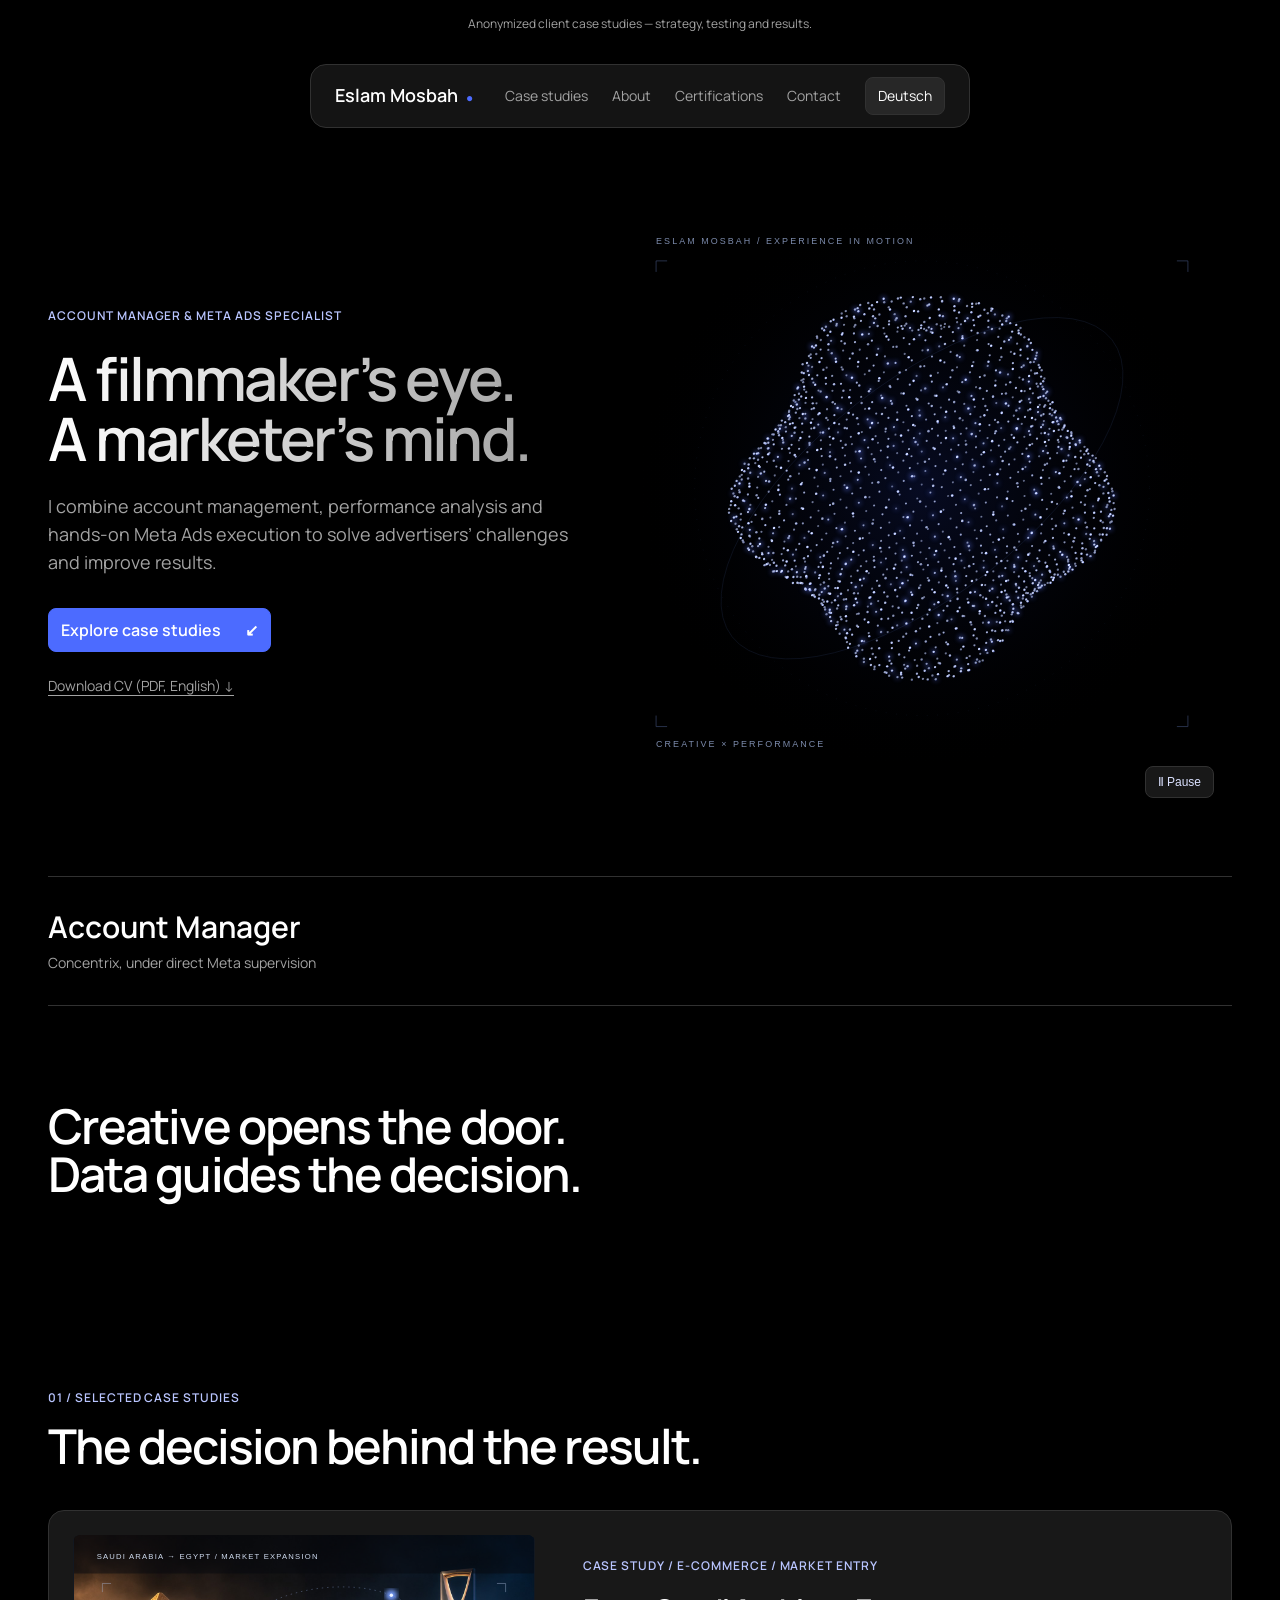
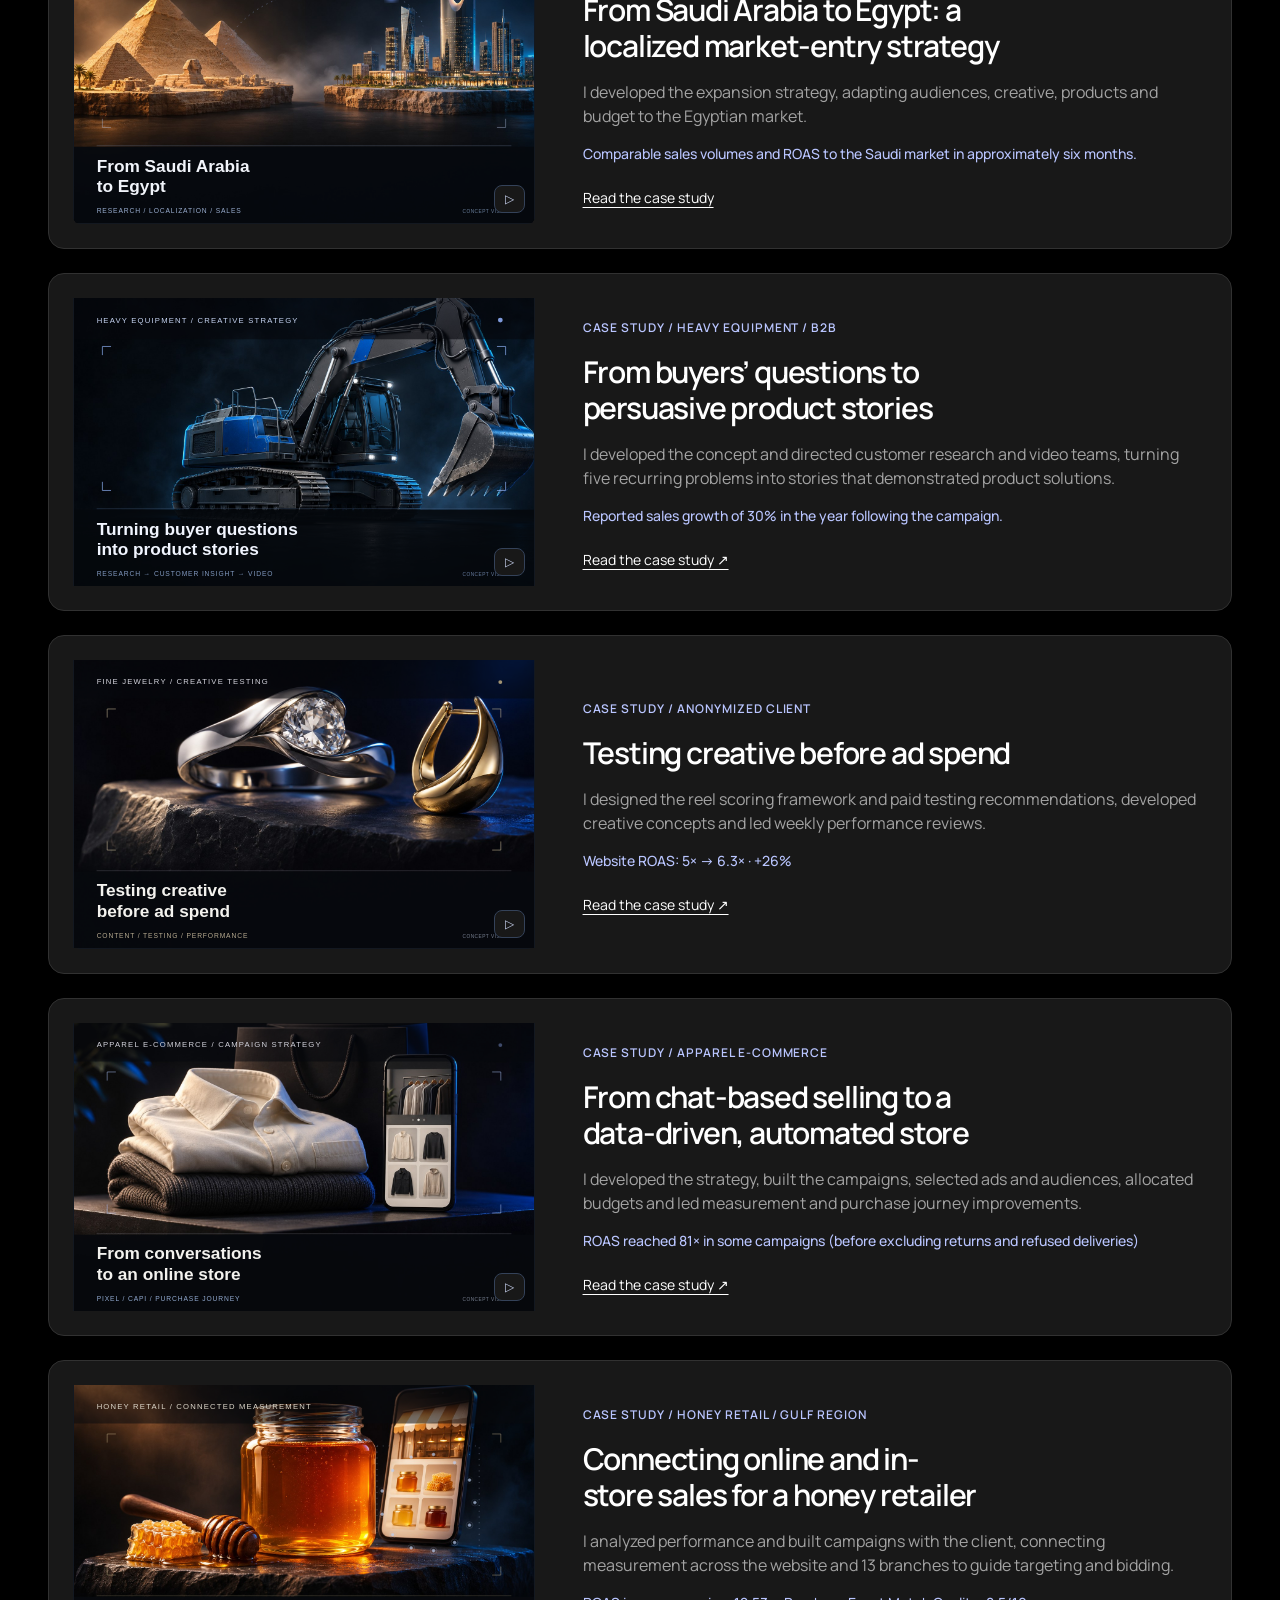
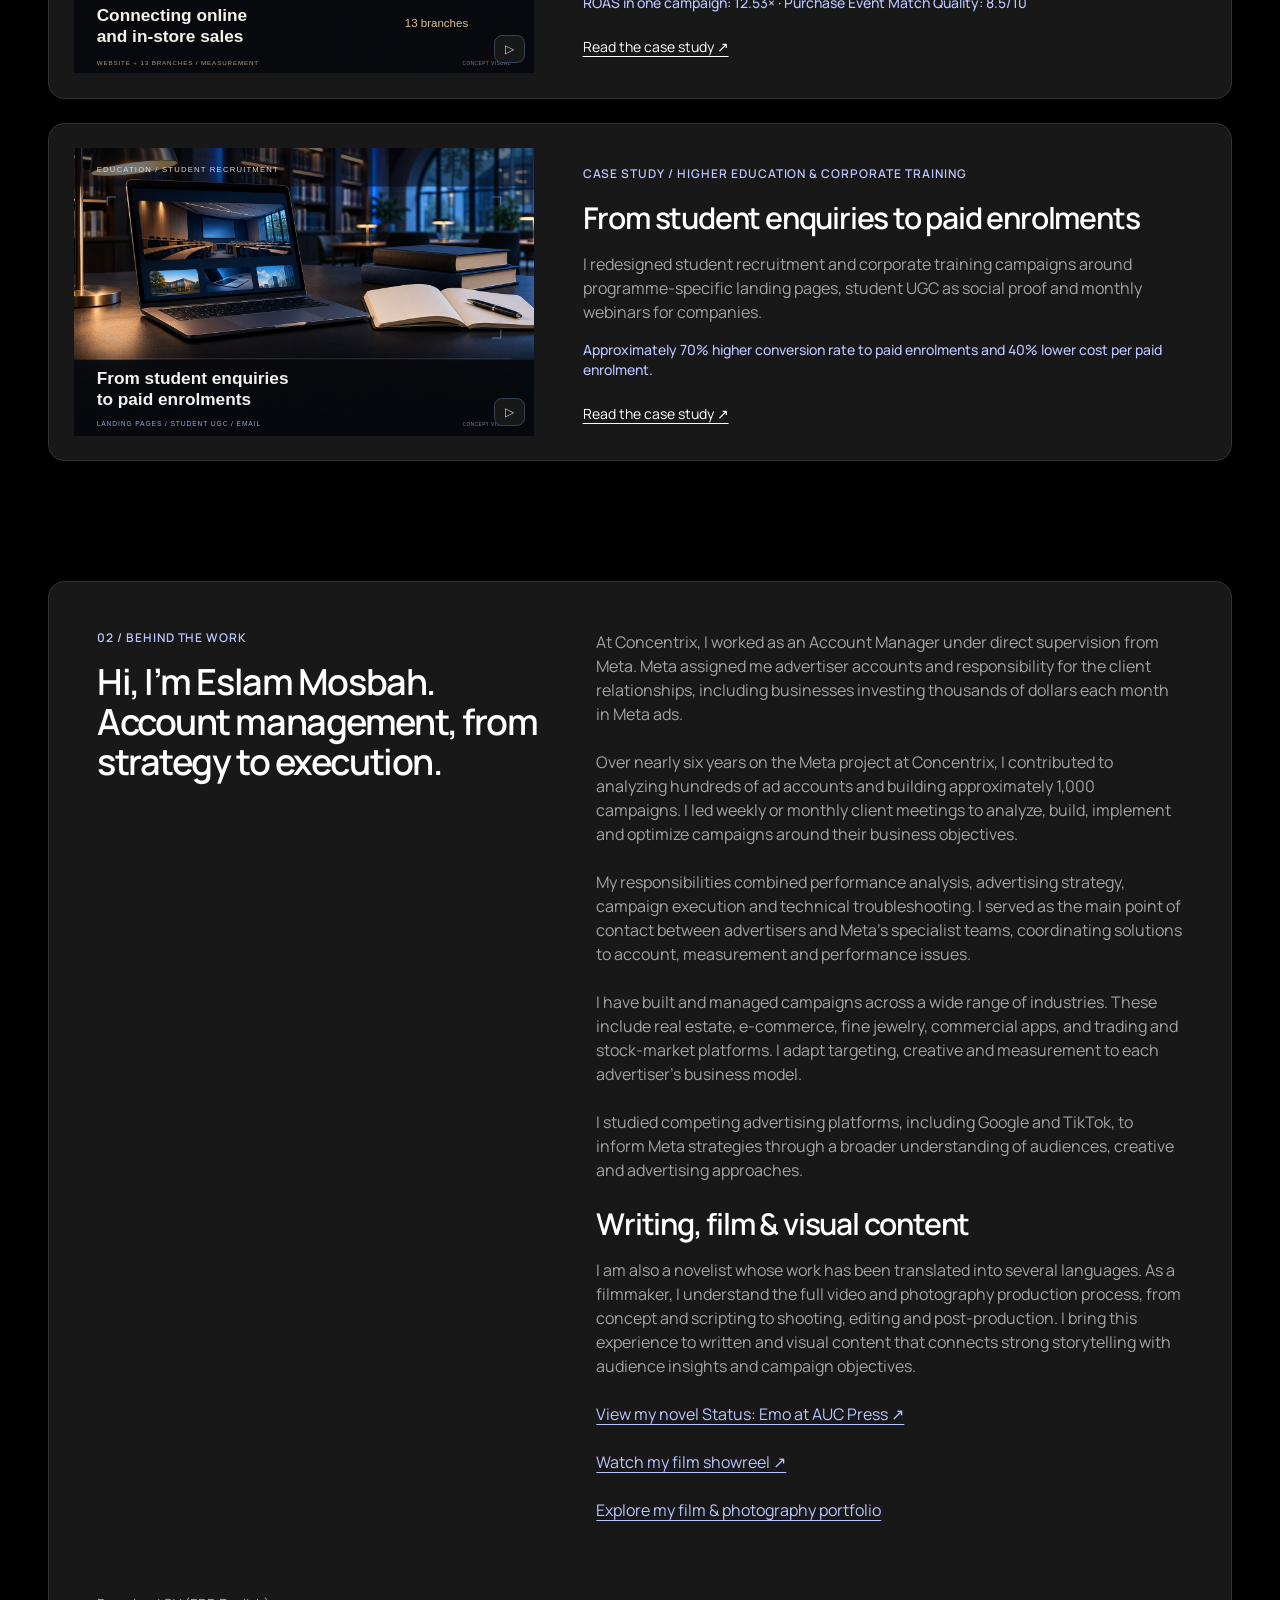
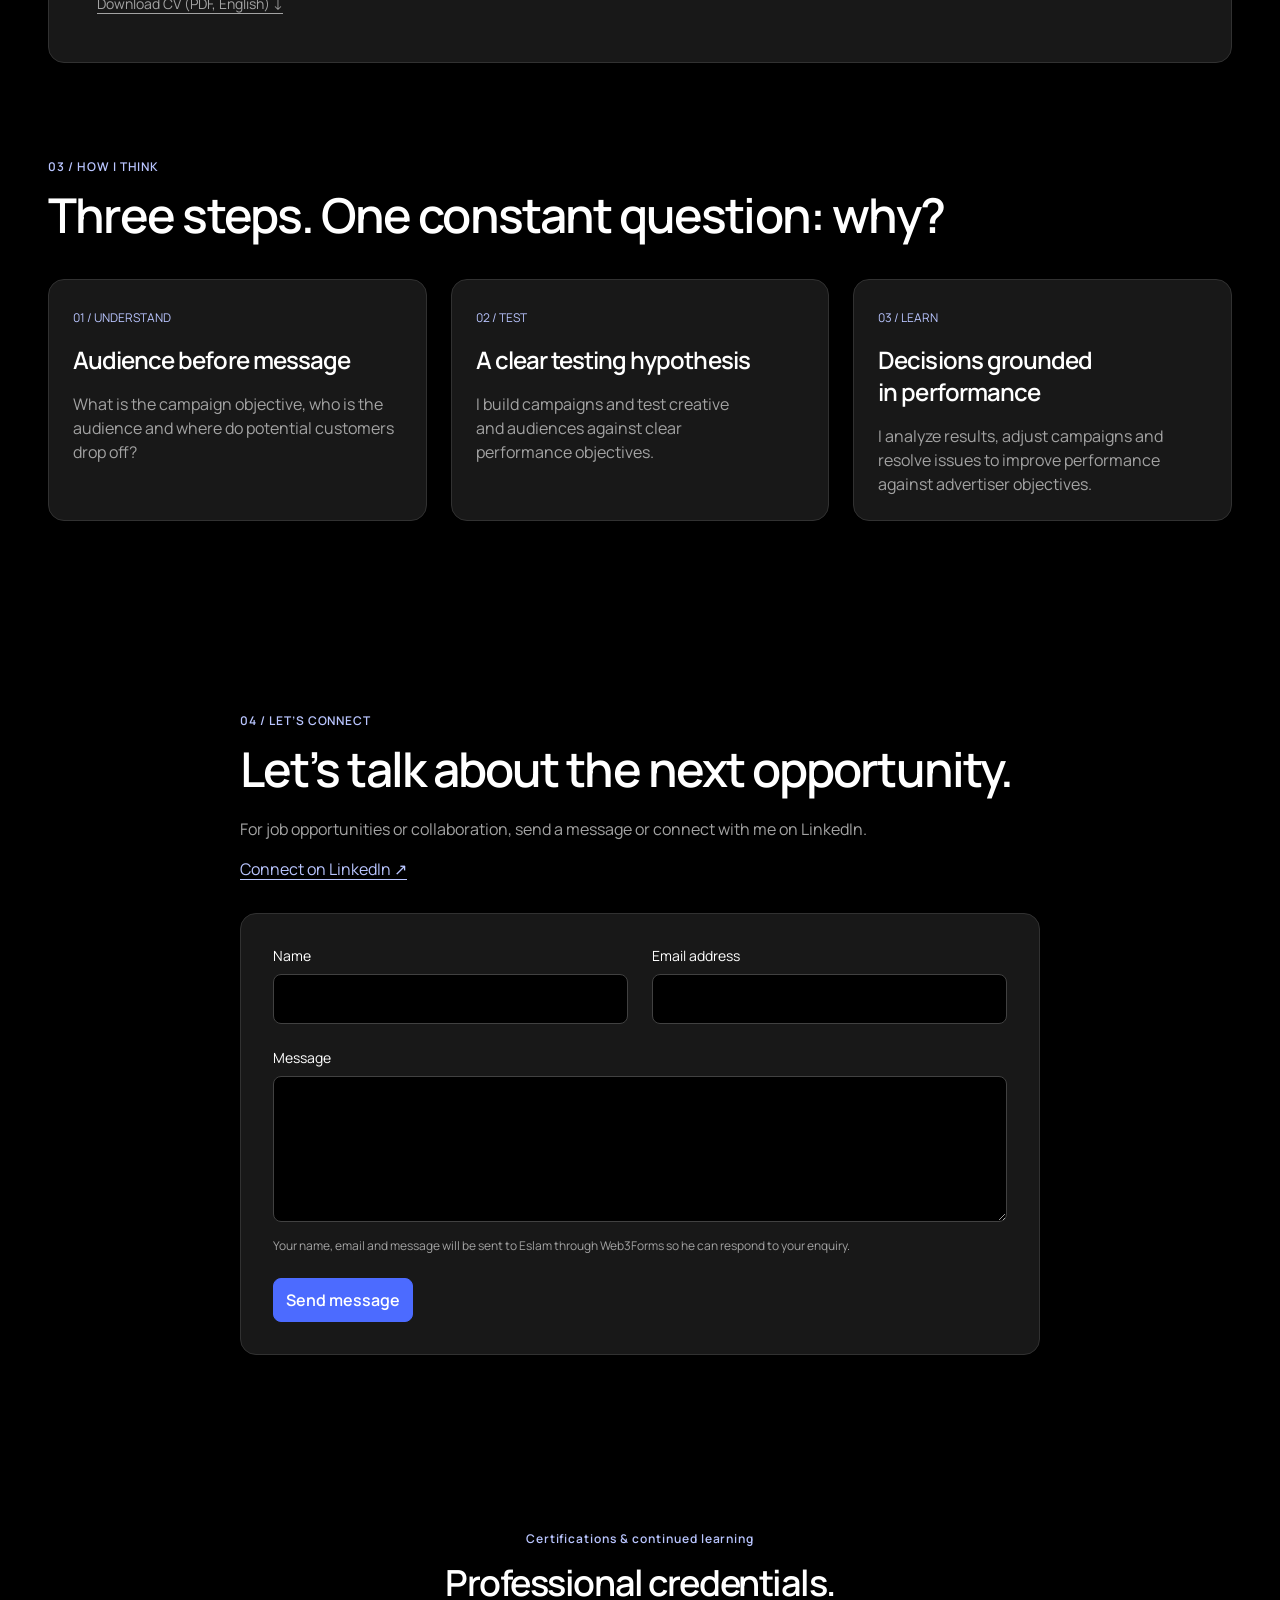
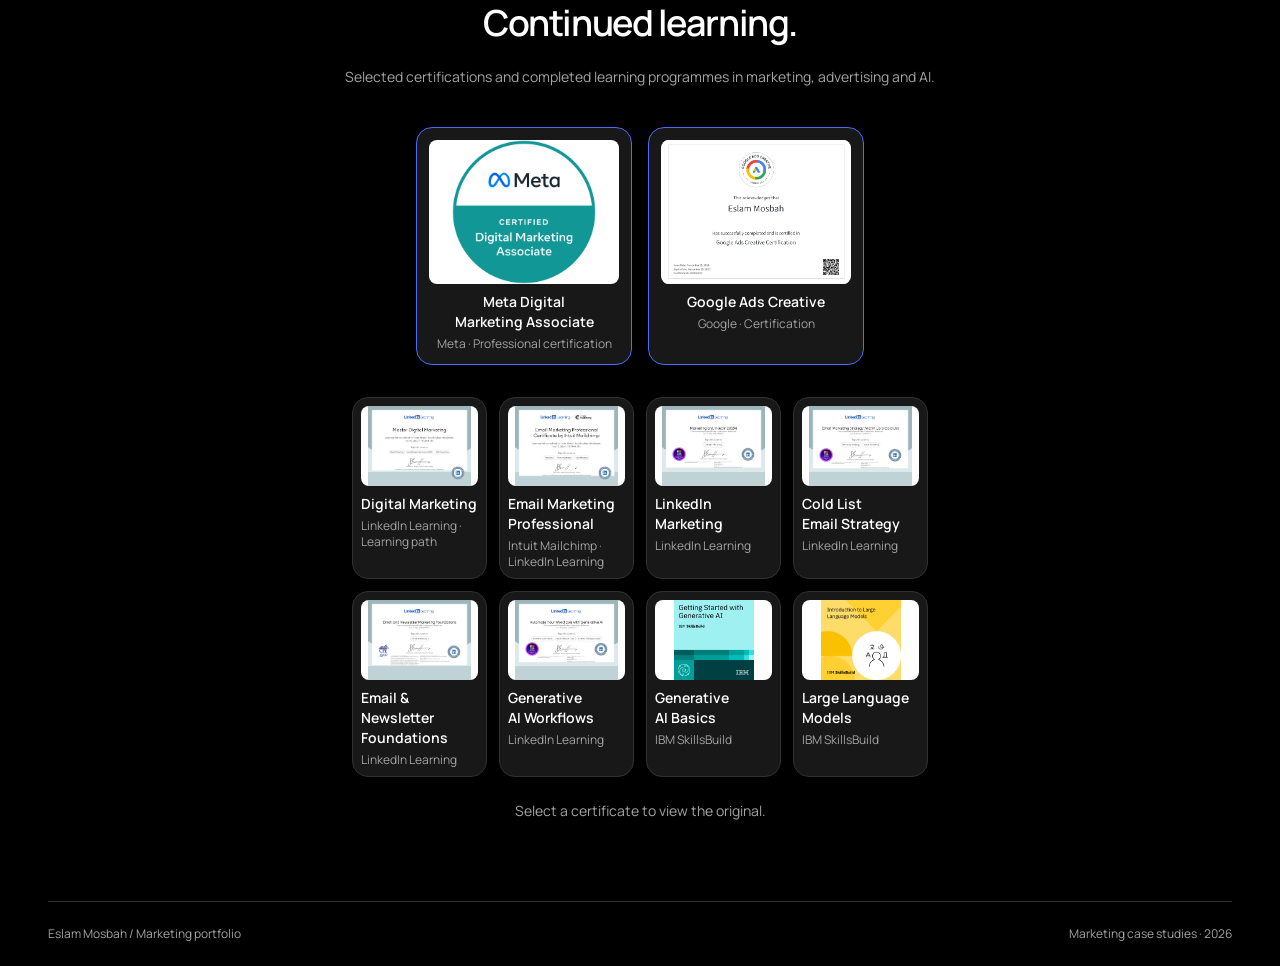
==== commit bcd8ff00: "Preserve current animated design and add film portfolio link" ====
--- a/index.html
+++ b/index.html
@@ -7,15 +7,11 @@
   gtag('js', new Date());
 </script>
 <!-- End Google Tag Manager -->
-<meta charset="utf-8"><meta name="viewport" content="width=device-width,initial-scale=1"><title>Eslam Mosbah | Account Manager &amp; Meta Ads Specialist</title><meta name="description" content="Eslam Mosbah — Account Manager and Meta Ads Specialist. Hundreds of ad accounts analyzed, approximately 1,000 campaign builds contributed to, and client case studies in strategy, execution and measurement."><link rel="stylesheet" href="theme.css?v=4b4812044e"></head><body><div class="topnote">Anonymized client case studies — strategy, testing and results.</div><header><a class="brand" href="#">Eslam Mosbah<span>●</span></a><nav aria-label="التنقل الرئيسي"><a href="#work">Case studies</a><a href="#about">About</a><a href="#certifications">Certifications</a><a href="#contact">Contact</a><button id="languageSwitch" type="button" class="filter" lang="de" aria-label="Switch to German">Deutsch</button></nav></header><main><section class="hero"><div><div class="eyebrow">ACCOUNT MANAGER &amp; META ADS SPECIALIST</div><h1>A filmmaker’s eye.<br><em>A marketer’s mind.</em></h1><p class="intro">I combine account management, performance analysis and hands-on Meta Ads execution to solve advertisers’ challenges and improve results.</p><a class="cta" href="#work">Explore case studies <span>↙</span></a><a class="cv-link" href="assets/Eslam-Mosbah-Marketing-CV.pdf" download="Eslam-Mosbah-Marketing-CV.pdf">Download CV (PDF, English) ↓</a></div><div class="art" aria-label="نهج استراتيجية الحملات"><div class="strategy-top"><span>CREATIVE × PERFORMANCE</span><span class="status-dot"></span></div><p class="strategy-statement">Creative opens the door.<br><b>Data guides the decision.</b></p><div class="strategy-route"><div><span>01</span><strong>Understand the audience</strong></div><div><span>02</span><strong>Test the creative</strong></div><div><span>03</span><strong>Analyze and refine</strong></div></div><div class="strategy-bottom">META ADS / E-COMMERCE / MEASUREMENT</div></div></section><div class="experience-highlights"><div><strong>Hundreds</strong><span>Ad accounts analyzed</span></div><div><strong dir="ltr">≈1,000</strong><span>Campaigns built or co-built</span></div><div><strong>Account Manager</strong><span>Concentrix, under direct Meta supervision</span></div></div><section id="work" class="section"><div class="sectionhead"><div><div class="eyebrow">01 / SELECTED CASE STUDIES</div><h2>The decision behind the result.</h2></div></div><a class="featured-case" href="market-expansion-case.html"><div class="case-poster creative" aria-hidden="true"><div class="poster-top"><span>MARKET EXPANSION</span></div><div class="poster-main"><span class="poster-value" dir="ltr">SA / EG</span><span class="poster-label">From Saudi Arabia to Egypt</span></div><div class="poster-bottom">RESEARCH / LOCALIZATION / SALES</div></div><div><span class="eyebrow">CASE STUDY / E-COMMERCE / MARKET ENTRY</span><h3>From Saudi Arabia to Egypt: a localized market-entry strategy</h3><p>I developed the expansion strategy, adapting audiences, creative, products and budget to the Egyptian market.</p><strong>Comparable sales volumes and ROAS to the Saudi market in approximately six months.</strong><p class="read-case">Read the case study</p></div></a><a class="featured-case" href="equipment-case.html"><div class="case-poster creative" aria-hidden="true"><div class="poster-top"><span>CASE / 01</span><span>↗</span></div><div class="poster-main"><span class="poster-value" dir="ltr">+30%</span><span class="poster-label">Sales growth in the following year</span></div><div class="poster-bottom">RESEARCH / VIDEO / B2B</div></div><div><span class="eyebrow">CASE STUDY / HEAVY EQUIPMENT / B2B</span><h3>From buyers’ questions to persuasive product stories</h3><p>I developed the concept and directed customer research and video teams, turning five recurring problems into stories that demonstrated product solutions.</p><strong>Reported sales growth of 30% in the year following the campaign.</strong><p class="read-case">Read the case study ↗</p></div></a><a class="featured-case" href="jewelry-case.html"><div class="case-poster creative" aria-hidden="true"><div class="poster-top"><span>CASE / 02</span><span>↗</span></div><div class="poster-main"><span class="poster-value" dir="ltr">+26%</span><span class="poster-label">Website ROAS uplift</span></div><div class="poster-bottom">Trial Reels → Paid testing</div></div><div><span class="eyebrow">CASE STUDY / ANONYMIZED CLIENT</span><h3>Testing creative before ad spend</h3><p>I designed the reel scoring framework and paid testing recommendations, developed creative concepts and led weekly performance reviews.</p><strong>Website ROAS: 5× → 6.3× · +26%</strong><p class="read-case">Read the case study ↗</p></div></a><a class="featured-case commerce-card" href="commerce-case.html"><div class="case-poster commerce" aria-hidden="true"><div class="poster-top"><span>CASE / 03</span><span>↗</span></div><div class="poster-main"><span class="poster-value" dir="ltr">81×</span><span class="poster-label">Campaign-level ROAS</span></div><div class="poster-bottom">Pixel / CAPI / Business AI</div></div><div><span class="eyebrow">CASE STUDY / APPAREL E-COMMERCE</span><h3>From chat-based selling to a data-driven, automated store</h3><p>I developed the strategy, built the campaigns, selected ads and audiences, allocated budgets and led measurement and purchase journey improvements.</p><strong>ROAS reached 81× in some campaigns (before excluding returns and refused deliveries)</strong><p class="read-case">Read the case study ↗</p></div></a><a class="featured-case honey-card" href="honey-case.html"><div class="case-poster measurement" aria-hidden="true"><div class="poster-top"><span>CASE / 04</span><span>↗</span></div><div class="poster-main"><span class="poster-value" dir="ltr">8.5/10</span><span class="poster-label">Purchase Event Match Quality</span></div><div class="poster-bottom">Website + 13 branches</div></div><div><span class="eyebrow">CASE STUDY / HONEY RETAIL / GULF REGION</span><h3>Connecting online and in-store sales for a honey retailer</h3><p>I analyzed performance and built campaigns with the client, connecting measurement across the website and 13 branches to guide targeting and bidding.</p><strong>ROAS in one campaign: 12.53× · Purchase Event Match Quality: 8.5/10</strong><p class="read-case">Read the case study ↗</p></div></a><a class="featured-case" href="education-case.html">
-<div class="case-poster creative" aria-hidden="true">
-<div class="poster-top"><span>CASE / 05</span><span>↗</span></div>
-<div class="poster-main"><span class="poster-value" dir="ltr">≈70%</span><span class="poster-label">Higher conversion rate to paid enrolments</span></div>
-<div class="poster-bottom">UGC / LANDING PAGES / EMAIL</div>
-</div>
+<meta charset="utf-8"><meta name="viewport" content="width=device-width,initial-scale=1"><title>Eslam Mosbah | Account Manager &amp; Meta Ads Specialist</title><meta name="description" content="Eslam Mosbah — Account Manager and Meta Ads Specialist. Hundreds of ad accounts analyzed, approximately 1,000 campaign builds contributed to, and client case studies in strategy, execution and measurement."><link rel="stylesheet" href="theme.css?v=review-github"><link rel="icon" href="favicon.svg" type="image/svg+xml"><style>.hero{grid-template-columns:1fr 1.15fr;gap:24px;padding-top:64px;padding-bottom:64px}.motion-art{aspect-ratio:1;border:0;border-radius:0;background:#000;padding:0;min-height:0}.hero>div:first-child{position:relative;z-index:1}.hero .intro{max-width:550px}@media(max-width:1000px){.hero{grid-template-columns:1fr 1fr}.hero h1{font-size:48px;line-height:48px}}@media(max-width:700px){.hero{grid-template-columns:1fr;gap:24px;padding-top:48px}.motion-art{width:100%;max-width:600px;margin:auto}.hero h1{font-size:48px;line-height:48px}}</style><style>.experience-highlights{grid-template-columns:1fr}</style><style>.market-cover{background:#131820;aspect-ratio:8/5;min-height:300px;position:relative;padding:24px;overflow:hidden}.market-cover .poster-top{align-self:flex-start;padding:8px 12px;background:#181818;border:1px solid #344259;border-radius:8px;font-size:12px;line-height:16px;letter-spacing:.06em}.market-cover .poster-main{margin-top:auto;gap:4px}.market-cover .poster-value{font-size:48px;line-height:48px;letter-spacing:-.05em}.market-cover .poster-label{font-size:14px;line-height:20px;color:#c5cfeb}.market-cover .poster-bottom{font-size:12px;line-height:16px;padding:0;margin-top:12px;color:#8ca2d6}@media(min-width:701px){.market-cover{min-height:340px}}@media(max-width:700px){.market-cover{aspect-ratio:8/5;min-height:300px;padding:24px}.market-cover .poster-value{font-size:36px;line-height:40px}.market-cover .poster-top{font-size:12px}}</style><style>.animated-cover{padding:0!important;background:#131820;aspect-ratio:8/5;min-height:0!important;display:block}.animated-cover iframe{aspect-ratio:8/5}</style></head><body><a class="skip-link" href="#main-content">Skip to content</a><div class="topnote">Anonymized client case studies — strategy, testing and results.</div><header><a class="brand" href="index.html">Eslam Mosbah<span>●</span></a><nav aria-label="التنقل الرئيسي"><a href="#work">Case studies</a><a href="#about">About</a><a href="#certifications">Certifications</a><a href="#contact">Contact</a><button id="languageSwitch" type="button" class="filter" lang="de" aria-label="Switch to German">Deutsch</button></nav><button class="menu-toggle" aria-label="Open navigation" aria-expanded="false" type="button"><span></span><span></span></button></header><main id="main-content"><section class="hero"><div><div class="eyebrow">ACCOUNT MANAGER &amp; META ADS SPECIALIST</div><h1>A filmmaker’s eye.<br><em>A marketer’s mind.</em></h1><p class="intro">I combine account management, performance analysis and hands-on Meta Ads execution to solve advertisers’ challenges and improve results.</p><a class="cta" href="#work">Explore case studies <span>↙</span></a><a class="cv-link" href="assets/Eslam-Mosbah-Marketing-CV.pdf" download="Eslam-Mosbah-Marketing-CV.pdf">Download CV (PDF, English) ↓</a></div><div class="art motion-art" aria-label="Original creative and data motion design"><iframe src="motion-player.html" title="Original animated light sculpture, with pause control" loading="eager" allow="autoplay" style="width:100%;height:100%;border:0;display:block"></iframe></div></section><div class="experience-highlights"><div><strong>Account Manager</strong><span>Concentrix, under direct Meta supervision</span></div></div><section class="tagline" aria-label="Creative and performance"><h2 data-tagline-en="Creative opens the door.|Data guides the decision." data-tagline-de="Kreativität öffnet die Tür.|Daten bestimmen die Richtung."></h2></section><section id="work" class="section"><div class="sectionhead"><div><div class="eyebrow">01 / SELECTED CASE STUDIES</div><h2>The decision behind the result.</h2></div></div><a class="featured-case" href="market-expansion-case.html"><div class="case-poster creative market-cover animated-cover"><iframe title="Animated cover: market expansion from Saudi Arabia to Egypt" src="cover-player.html" loading="lazy" style="width:100%;height:100%;border:0;display:block"></iframe></div><div><span class="eyebrow">CASE STUDY / E-COMMERCE / MARKET ENTRY</span><h3>From Saudi Arabia to Egypt: a localized market-entry strategy</h3><p>I developed the expansion strategy, adapting audiences, creative, products and budget to the Egyptian market.</p><strong>Comparable sales volumes and ROAS to the Saudi market in approximately six months.</strong><p class="read-case">Read the case study</p></div></a><a id="equipment-preview" class="featured-case" href="equipment-case.html"><div class="case-poster creative animated-cover equipment-cover"><iframe title="Animated heavy equipment case study cover" src="equipment-player.html" loading="lazy" style="width:100%;height:100%;border:0;display:block"></iframe></div><div><span class="eyebrow">CASE STUDY / HEAVY EQUIPMENT / B2B</span><h3>From buyers’ questions to persuasive product stories</h3><p>I developed the concept and directed customer research and video teams, turning five recurring problems into stories that demonstrated product solutions.</p><strong>Reported sales growth of 30% in the year following the campaign.</strong><p class="read-case">Read the case study ↗</p></div></a><a id="jewelry-preview" class="featured-case" href="jewelry-case.html"><div class="case-poster creative animated-cover jewelry-cover"><iframe title="Cinematic jewelry creative testing cover" src="jewelry-player.html" loading="lazy" style="width:100%;height:100%;border:0;display:block"></iframe></div><div><span class="eyebrow">CASE STUDY / ANONYMIZED CLIENT</span><h3>Testing creative before ad spend</h3><p>I designed the reel scoring framework and paid testing recommendations, developed creative concepts and led weekly performance reviews.</p><strong>Website ROAS: 5× → 6.3× · +26%</strong><p class="read-case">Read the case study ↗</p></div></a><a id="commerce-preview" class="featured-case commerce-card" href="commerce-case.html"><div class="case-poster commerce animated-cover commerce-cover"><iframe title="Cinematic apparel e-commerce cover" src="commerce-player.html" loading="lazy" style="width:100%;height:100%;border:0;display:block"></iframe></div><div><span class="eyebrow">CASE STUDY / APPAREL E-COMMERCE</span><h3>From chat-based selling to a data-driven, automated store</h3><p>I developed the strategy, built the campaigns, selected ads and audiences, allocated budgets and led measurement and purchase journey improvements.</p><strong>ROAS reached 81× in some campaigns (before excluding returns and refused deliveries)</strong><p class="read-case">Read the case study ↗</p></div></a><a id="honey-preview" class="featured-case honey-card" href="honey-case.html"><div class="case-poster measurement animated-cover honey-cover"><iframe title="Cinematic honey retailer measurement cover" src="honey-player.html" loading="lazy" style="width:100%;height:100%;border:0;display:block"></iframe></div><div><span class="eyebrow">CASE STUDY / HONEY RETAIL / GULF REGION</span><h3>Connecting online and in-store sales for a honey retailer</h3><p>I analyzed performance and built campaigns with the client, connecting measurement across the website and 13 branches to guide targeting and bidding.</p><strong>ROAS in one campaign: 12.53× · Purchase Event Match Quality: 8.5/10</strong><p class="read-case">Read the case study ↗</p></div></a><a id="education-preview" class="featured-case" href="education-case.html">
+<div class="case-poster creative animated-cover education-cover"><iframe title="Cinematic education recruitment cover" src="education-player.html" loading="lazy" style="width:100%;height:100%;border:0;display:block"></iframe></div>
 <div><span class="eyebrow">CASE STUDY / HIGHER EDUCATION &amp; CORPORATE TRAINING</span>
 <h3>From student enquiries to paid enrolments</h3>
 <p>I redesigned student recruitment and corporate training campaigns around programme-specific landing pages, student UGC as social proof and monthly webinars for companies.</p>
 <strong>Approximately 70% higher conversion rate to paid enrolments and 40% lower cost per paid enrolment.</strong>
 <p class="read-case">Read the case study ↗</p></div>
-</a></section><section id="about" class="about"><div><div class="eyebrow">02 / BEHIND THE WORK</div><h2>Hi, I’m Eslam Mosbah.<br>Account management, from strategy to execution.</h2></div><div><p>At Concentrix, I worked as an Account Manager under direct supervision from Meta. Meta assigned me advertiser accounts and responsibility for the client relationships, including businesses investing thousands of dollars each month in Meta ads.</p><p>Over nearly six years on the Meta project at Concentrix, I contributed to analyzing hundreds of ad accounts and building approximately 1,000 campaigns. I led weekly or monthly client meetings to analyze, build, implement and optimize campaigns around their business objectives.</p><p>My responsibilities combined performance analysis, advertising strategy, campaign execution and technical troubleshooting. I served as the main point of contact between advertisers and Meta’s specialist teams, coordinating solutions to account, measurement and performance issues.</p><p>I have built and managed campaigns across a wide range of industries. These include real estate, e-commerce, fine jewelry, commercial apps, and trading and stock-market platforms. I adapt targeting, creative and measurement to each advertiser’s business model.</p><p>I studied competing advertising platforms, including Google and TikTok, to inform Meta strategies through a broader understanding of audiences, creative and advertising approaches.</p><h3>Writing, film &amp; visual content</h3><p>I am also a novelist whose work has been translated into several languages. As a filmmaker, I understand the full video and photography production process, from concept and scripting to shooting, editing and post-production. I bring this experience to written and visual content that connects strong storytelling with audience insights and campaign objectives.</p><p><a class="term-link" href="https://aucpress.com/9789774165825/" target="_blank" rel="noopener noreferrer">View my novel Status: Emo at AUC Press ↗</a></p><p><a class="term-link" href="https://www.youtube.com/watch?v=QPr79t4B-Aw" target="_blank" rel="noopener noreferrer">Watch my film showreel ↗</a></p><p><a class="term-link" href="https://eslammosbahportfolio.github.io/films/" target="_blank" rel="noopener noreferrer">Explore my film &amp; photography portfolio</a></p></div><a class="cv-link" href="assets/Eslam-Mosbah-Marketing-CV.pdf" download="Eslam-Mosbah-Marketing-CV.pdf">Download CV (PDF, English) ↓</a></section><section class="section"><div class="eyebrow">03 / HOW I THINK</div><h2>Three steps. One constant question: why?</h2><div class="steps"><div class="step"><span>01 / UNDERSTAND</span><h3>Audience before message</h3><p>What is the campaign objective, who is the audience and where do potential customers drop off?</p></div><div class="step"><span>02 / TEST</span><h3>A clear testing hypothesis</h3><p>I build campaigns and test creative and audiences against clear performance objectives.</p></div><div class="step"><span>03 / LEARN</span><h3>Decisions grounded in performance</h3><p>I analyze results, adjust campaigns and resolve issues to improve performance against advertiser objectives.</p></div></div></section><section class="contact" id="contact"><div class="eyebrow">04 / LET’S CONNECT</div><h2>Let’s talk about the next opportunity.</h2><p>For job opportunities or collaboration, send a message or connect with me on LinkedIn.</p><a class="linkedin-link" href="https://www.linkedin.com/in/eslam-mosbah/" target="_blank" rel="noopener noreferrer">Connect on LinkedIn ↗</a><form id="contactForm" action="https://api.web3forms.com/submit" method="POST"><input type="hidden" name="access_key" id="web3AccessKey" value="1118dacc-4262-4453-ba39-8177a4cc0085"><input type="hidden" name="subject" value="Portfolio enquiry — Eslam Mosbah"><input type="hidden" name="from_name" value="Eslam Mosbah Portfolio"><div class="contact-fields"><div><label for="contactName">Name</label><input id="contactName" name="name" autocomplete="name" maxlength="120" required></div><div><label for="contactEmail">Email address</label><input id="contactEmail" name="email" type="email" autocomplete="email" maxlength="254" dir="ltr" required></div></div><label for="contactMessage">Message</label><textarea id="contactMessage" name="message" rows="5" maxlength="5000" required></textarea><div class="form-trap" aria-hidden="true"><input type="checkbox" name="botcheck" tabindex="-1" autocomplete="off" aria-label="Leave unchecked"></div><p class="form-note">Your name, email and message will be sent to Eslam through Web3Forms so he can respond to your enquiry.</p><button type="submit" class="cta" disabled>Send message</button><p id="contactSetupNote" class="form-note">The form is being activated. Please connect on LinkedIn for now.</p><p id="contactStatus" role="status" tabindex="-1" hidden></p></form></section><section class="section credentials" id="certifications" aria-labelledby="certifications-title"><div class="credential-heading"><div class="eyebrow">Certifications &amp; continued learning</div><h2 id="certifications-title">Professional credentials. Continued learning.</h2><p>Selected certifications and completed learning programmes in marketing, advertising and AI.</p></div><div class="credential-spotlight"><a class="credential-card credential-featured" href="assets/meta-digital-marketing-associate.png" target="_blank" rel="noopener noreferrer"><div class="credential-image"><img src="assets/meta-digital-marketing-associate.png" alt="Meta Digital Marketing Associate" loading="lazy" decoding="async"></div><h3>Meta Digital Marketing Associate</h3><p>Meta · Professional certification</p></a><a class="credential-card credential-featured" href="assets/google-ads-creative-certificate.png" target="_blank" rel="noopener noreferrer"><div class="credential-image"><img src="assets/google-ads-creative-certificate.png" alt="Google Ads Creative" loading="lazy" decoding="async"></div><h3>Google Ads Creative</h3><p>Google · Certification</p></a></div><div class="credential-grid"><a class="credential-card" href="assets/digital-marketing.pdf" target="_blank" rel="noopener noreferrer"><div class="credential-image"><img src="assets/digital-marketing.png" alt="Digital Marketing" loading="lazy" decoding="async"></div><h3>Digital Marketing</h3><p>LinkedIn Learning · Learning path</p></a><a class="credential-card" href="assets/email-marketing-professional.pdf" target="_blank" rel="noopener noreferrer"><div class="credential-image"><img src="assets/email-marketing-professional.png" alt="Email Marketing Professional" loading="lazy" decoding="async"></div><h3>Email Marketing Professional</h3><p>Intuit Mailchimp · LinkedIn Learning</p></a><a class="credential-card" href="assets/linkedin-marketing.pdf" target="_blank" rel="noopener noreferrer"><div class="credential-image"><img src="assets/linkedin-marketing.png" alt="LinkedIn Marketing" loading="lazy" decoding="async"></div><h3>LinkedIn Marketing</h3><p>LinkedIn Learning</p></a><a class="credential-card" href="assets/email-list-strategy.pdf" target="_blank" rel="noopener noreferrer"><div class="credential-image"><img src="assets/email-list-strategy.png" alt="Cold List Email Strategy" loading="lazy" decoding="async"></div><h3>Cold List Email Strategy</h3><p>LinkedIn Learning</p></a><a class="credential-card" href="assets/email-newsletter-foundations.pdf" target="_blank" rel="noopener noreferrer"><div class="credential-image"><img src="assets/email-newsletter-foundations.png" alt="Email &amp; Newsletter Foundations" loading="lazy" decoding="async"></div><h3>Email &amp; Newsletter Foundations</h3><p>LinkedIn Learning</p></a><a class="credential-card" href="assets/generative-ai-workflows.pdf" target="_blank" rel="noopener noreferrer"><div class="credential-image"><img src="assets/generative-ai-workflows.png" alt="Generative AI Workflows" loading="lazy" decoding="async"></div><h3>Generative AI Workflows</h3><p>LinkedIn Learning</p></a><a class="credential-card" href="assets/ibm-generative-ai.png" target="_blank" rel="noopener noreferrer"><div class="credential-image"><img src="assets/ibm-generative-ai.png" alt="Generative AI Basics" loading="lazy" decoding="async"></div><h3>Generative AI Basics</h3><p>IBM SkillsBuild</p></a><a class="credential-card" href="assets/ibm-large-language-models.png" target="_blank" rel="noopener noreferrer"><div class="credential-image"><img src="assets/ibm-large-language-models.png" alt="Large Language Models" loading="lazy" decoding="async"></div><h3>Large Language Models</h3><p>IBM SkillsBuild</p></a></div><p class="credential-note">Select a certificate to view the original.</p></section></main><footer><span>Eslam Mosbah / Marketing portfolio</span><span>Marketing case studies · 2026</span></footer><script src="german.js?v=f0c611e500"></script><script src="languages.js?v=2152ac2d26"></script></body></html>+</a></section><section id="about" class="about"><div><div class="eyebrow">02 / BEHIND THE WORK</div><h2>Hi, I’m Eslam Mosbah.<br>Account management, from strategy to execution.</h2></div><div><p>At Concentrix, I worked as an Account Manager under direct supervision from Meta. Meta assigned me advertiser accounts and responsibility for the client relationships, including businesses investing thousands of dollars each month in Meta ads.</p><p>Over nearly six years on the Meta project at Concentrix, I contributed to analyzing hundreds of ad accounts and building approximately 1,000 campaigns. I led weekly or monthly client meetings to analyze, build, implement and optimize campaigns around their business objectives.</p><p>My responsibilities combined performance analysis, advertising strategy, campaign execution and technical troubleshooting. I served as the main point of contact between advertisers and Meta’s specialist teams, coordinating solutions to account, measurement and performance issues.</p><p>I have built and managed campaigns across a wide range of industries. These include real estate, e-commerce, fine jewelry, commercial apps, and trading and stock-market platforms. I adapt targeting, creative and measurement to each advertiser’s business model.</p><p>I studied competing advertising platforms, including Google and TikTok, to inform Meta strategies through a broader understanding of audiences, creative and advertising approaches.</p><h3>Writing, film &amp; visual content</h3><p>I am also a novelist whose work has been translated into several languages. As a filmmaker, I understand the full video and photography production process, from concept and scripting to shooting, editing and post-production. I bring this experience to written and visual content that connects strong storytelling with audience insights and campaign objectives.</p><p><a class="term-link" href="https://aucpress.com/9789774165825/" target="_blank" rel="noopener noreferrer">View my novel Status: Emo at AUC Press ↗</a></p><p><a class="term-link" href="https://www.youtube.com/watch?v=QPr79t4B-Aw" target="_blank" rel="noopener noreferrer">Watch my film showreel ↗</a></p><p><a class="term-link" href="https://eslammosbahportfolio.github.io/films/" target="_blank" rel="noopener noreferrer">Explore my film &amp; photography portfolio</a></p></div><a class="cv-link" href="assets/Eslam-Mosbah-Marketing-CV.pdf" download="Eslam-Mosbah-Marketing-CV.pdf">Download CV (PDF, English) ↓</a></section><section class="section"><div class="eyebrow">03 / HOW I THINK</div><h2>Three steps. One constant question: why?</h2><div class="steps"><div class="step"><span>01 / UNDERSTAND</span><h3>Audience before message</h3><p>What is the campaign objective, who is the audience and where do potential customers drop off?</p></div><div class="step"><span>02 / TEST</span><h3>A clear testing hypothesis</h3><p>I build campaigns and test creative and audiences against clear performance objectives.</p></div><div class="step"><span>03 / LEARN</span><h3>Decisions grounded in performance</h3><p>I analyze results, adjust campaigns and resolve issues to improve performance against advertiser objectives.</p></div></div></section><section class="contact" id="contact"><div class="eyebrow">04 / LET’S CONNECT</div><h2>Let’s talk about the next opportunity.</h2><p>For job opportunities or collaboration, send a message or connect with me on LinkedIn.</p><a class="linkedin-link" href="https://www.linkedin.com/in/eslam-mosbah/" target="_blank" rel="noopener noreferrer">Connect on LinkedIn ↗</a><form id="contactForm" action="https://api.web3forms.com/submit" method="POST"><input type="hidden" name="access_key" id="web3AccessKey" value="1118dacc-4262-4453-ba39-8177a4cc0085"><input type="hidden" name="subject" value="Portfolio enquiry — Eslam Mosbah"><input type="hidden" name="from_name" value="Eslam Mosbah Portfolio"><div class="contact-fields"><div><label for="contactName">Name</label><input id="contactName" name="name" autocomplete="name" maxlength="120" required></div><div><label for="contactEmail">Email address</label><input id="contactEmail" name="email" type="email" autocomplete="email" maxlength="254" dir="ltr" required></div></div><label for="contactMessage">Message</label><textarea id="contactMessage" name="message" rows="5" maxlength="5000" required></textarea><div class="form-trap" aria-hidden="true"><input type="checkbox" name="botcheck" tabindex="-1" autocomplete="off" aria-label="Leave unchecked"></div><p class="form-note">Your name, email and message will be sent to Eslam through Web3Forms so he can respond to your enquiry.</p><button type="submit" class="cta" disabled>Send message</button><p id="contactSetupNote" class="form-note">The form is being activated. Please connect on LinkedIn for now.</p><p id="contactStatus" role="status" tabindex="-1" hidden></p></form></section><section class="section credentials" id="certifications" aria-labelledby="certifications-title"><div class="credential-heading"><div class="eyebrow">Certifications &amp; continued learning</div><h2 id="certifications-title">Professional credentials. Continued learning.</h2><p>Selected certifications and completed learning programmes in marketing, advertising and AI.</p></div><div class="credential-spotlight"><a class="credential-card credential-featured" href="assets/meta-digital-marketing-associate.png" target="_blank" rel="noopener noreferrer"><div class="credential-image"><img src="assets/meta-digital-marketing-associate.png" alt="Meta Digital Marketing Associate" loading="lazy" decoding="async"></div><h3>Meta Digital Marketing Associate</h3><p>Meta · Professional certification</p></a><a class="credential-card credential-featured" href="assets/google-ads-creative-certificate.png" target="_blank" rel="noopener noreferrer"><div class="credential-image"><img src="assets/google-ads-creative-certificate.png" alt="Google Ads Creative" loading="lazy" decoding="async"></div><h3>Google Ads Creative</h3><p>Google · Certification</p></a></div><div class="credential-grid"><a class="credential-card" href="assets/digital-marketing.pdf" target="_blank" rel="noopener noreferrer"><div class="credential-image"><img src="assets/digital-marketing.png" alt="Digital Marketing" loading="lazy" decoding="async"></div><h3>Digital Marketing</h3><p>LinkedIn Learning · Learning path</p></a><a class="credential-card" href="assets/email-marketing-professional.pdf" target="_blank" rel="noopener noreferrer"><div class="credential-image"><img src="assets/email-marketing-professional.png" alt="Email Marketing Professional" loading="lazy" decoding="async"></div><h3>Email Marketing Professional</h3><p>Intuit Mailchimp · LinkedIn Learning</p></a><a class="credential-card" href="assets/linkedin-marketing.pdf" target="_blank" rel="noopener noreferrer"><div class="credential-image"><img src="assets/linkedin-marketing.png" alt="LinkedIn Marketing" loading="lazy" decoding="async"></div><h3>LinkedIn Marketing</h3><p>LinkedIn Learning</p></a><a class="credential-card" href="assets/email-list-strategy.pdf" target="_blank" rel="noopener noreferrer"><div class="credential-image"><img src="assets/email-list-strategy.png" alt="Cold List Email Strategy" loading="lazy" decoding="async"></div><h3>Cold List Email Strategy</h3><p>LinkedIn Learning</p></a><a class="credential-card" href="assets/email-newsletter-foundations.pdf" target="_blank" rel="noopener noreferrer"><div class="credential-image"><img src="assets/email-newsletter-foundations.png" alt="Email &amp; Newsletter Foundations" loading="lazy" decoding="async"></div><h3>Email &amp; Newsletter Foundations</h3><p>LinkedIn Learning</p></a><a class="credential-card" href="assets/generative-ai-workflows.pdf" target="_blank" rel="noopener noreferrer"><div class="credential-image"><img src="assets/generative-ai-workflows.png" alt="Generative AI Workflows" loading="lazy" decoding="async"></div><h3>Generative AI Workflows</h3><p>LinkedIn Learning</p></a><a class="credential-card" href="assets/ibm-generative-ai.png" target="_blank" rel="noopener noreferrer"><div class="credential-image"><img src="assets/ibm-generative-ai.png" alt="Generative AI Basics" loading="lazy" decoding="async"></div><h3>Generative AI Basics</h3><p>IBM SkillsBuild</p></a><a class="credential-card" href="assets/ibm-large-language-models.png" target="_blank" rel="noopener noreferrer"><div class="credential-image"><img src="assets/ibm-large-language-models.png" alt="Large Language Models" loading="lazy" decoding="async"></div><h3>Large Language Models</h3><p>IBM SkillsBuild</p></a></div><p class="credential-note">Select a certificate to view the original.</p></section></main><footer><span>Eslam Mosbah / Marketing portfolio</span><span>Marketing case studies · 2026</span></footer><script src="german.js?v=f0c611e500"></script><script src="languages.js?v=2152ac2d26"></script><script src="design.js"></script></body></html>
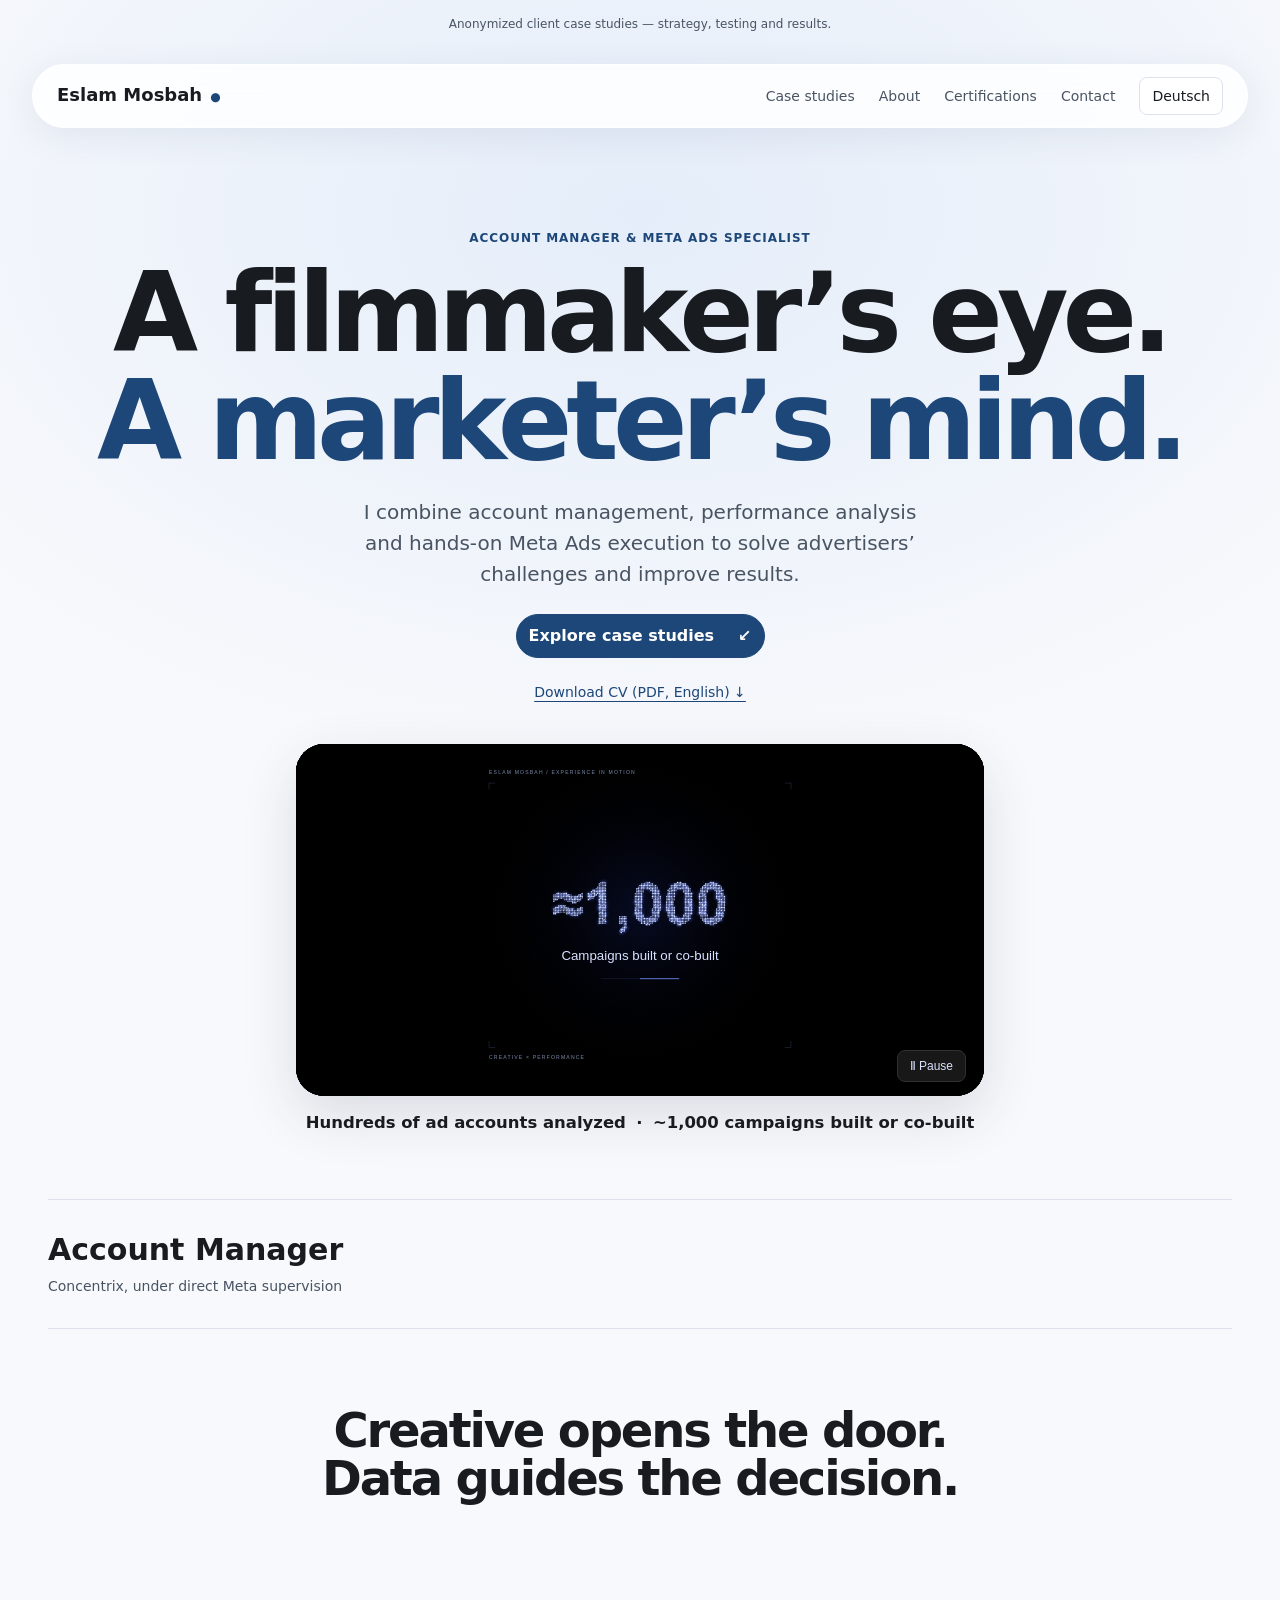
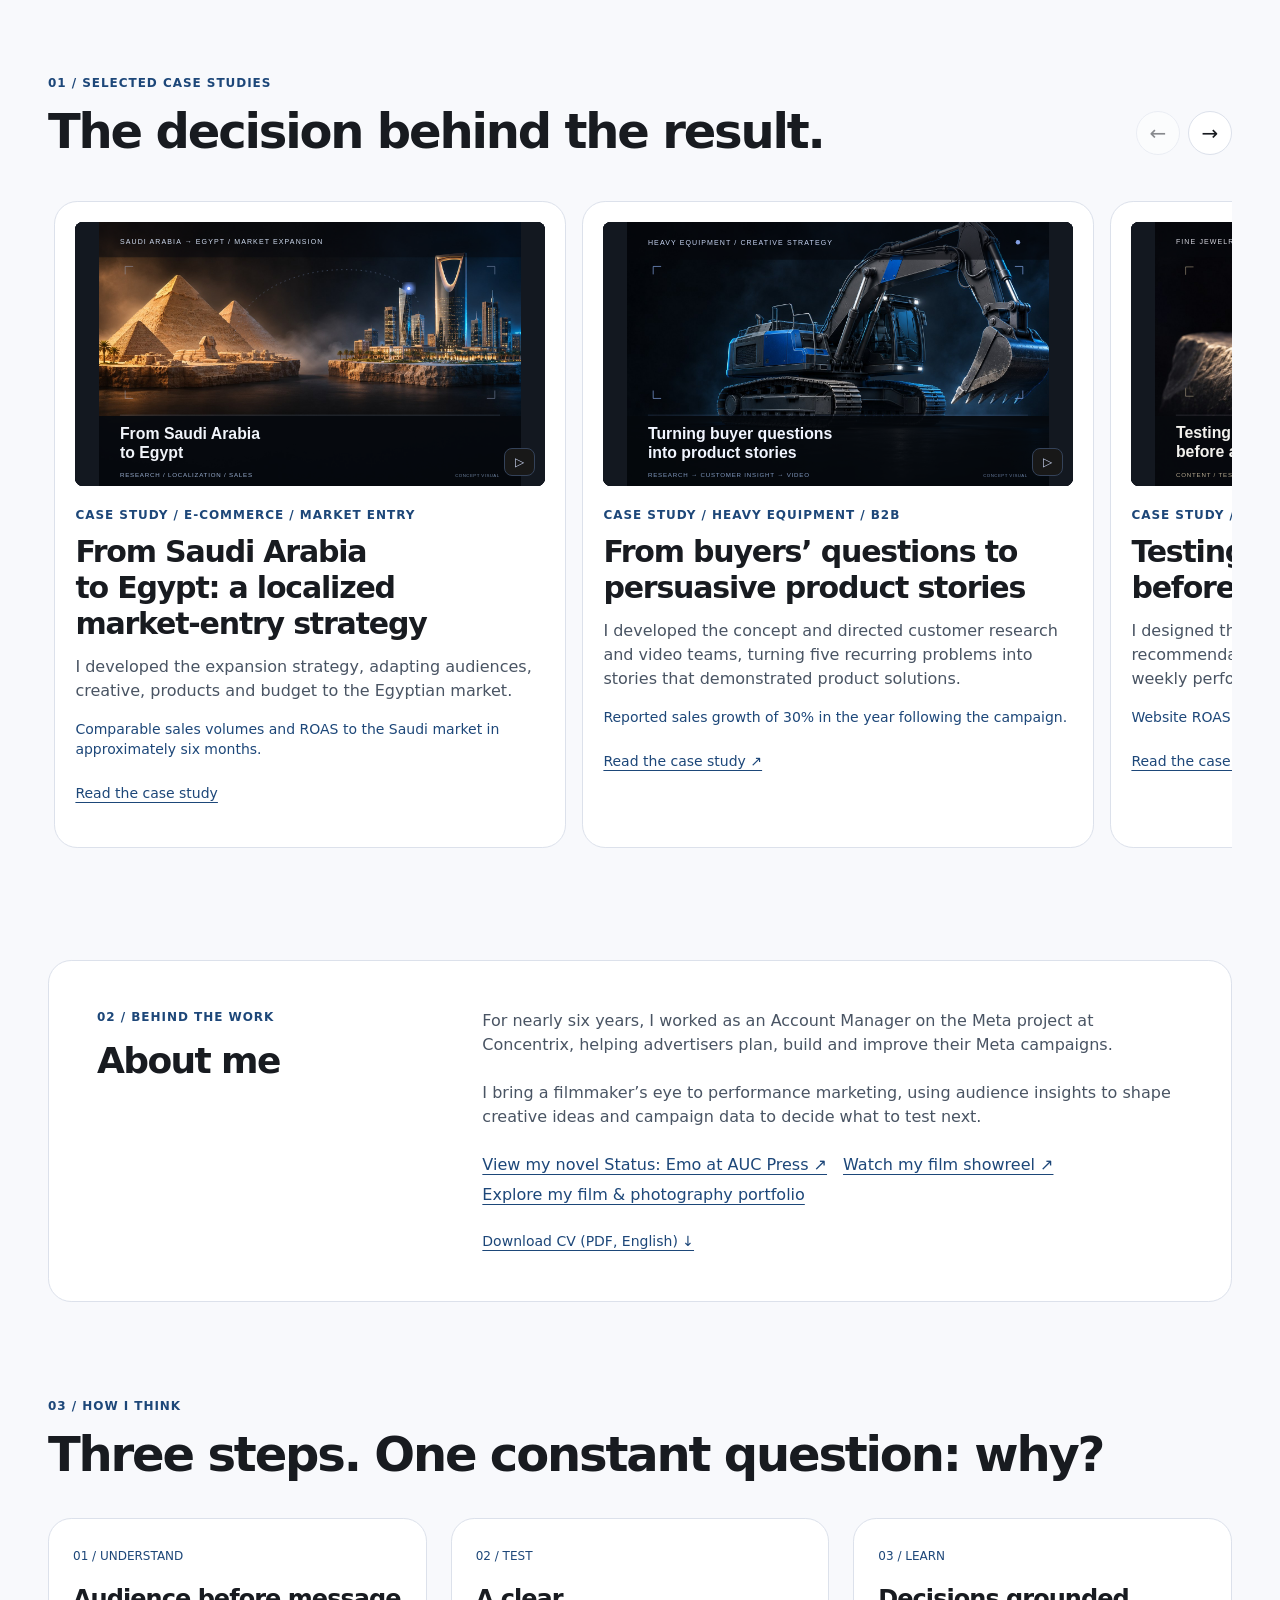
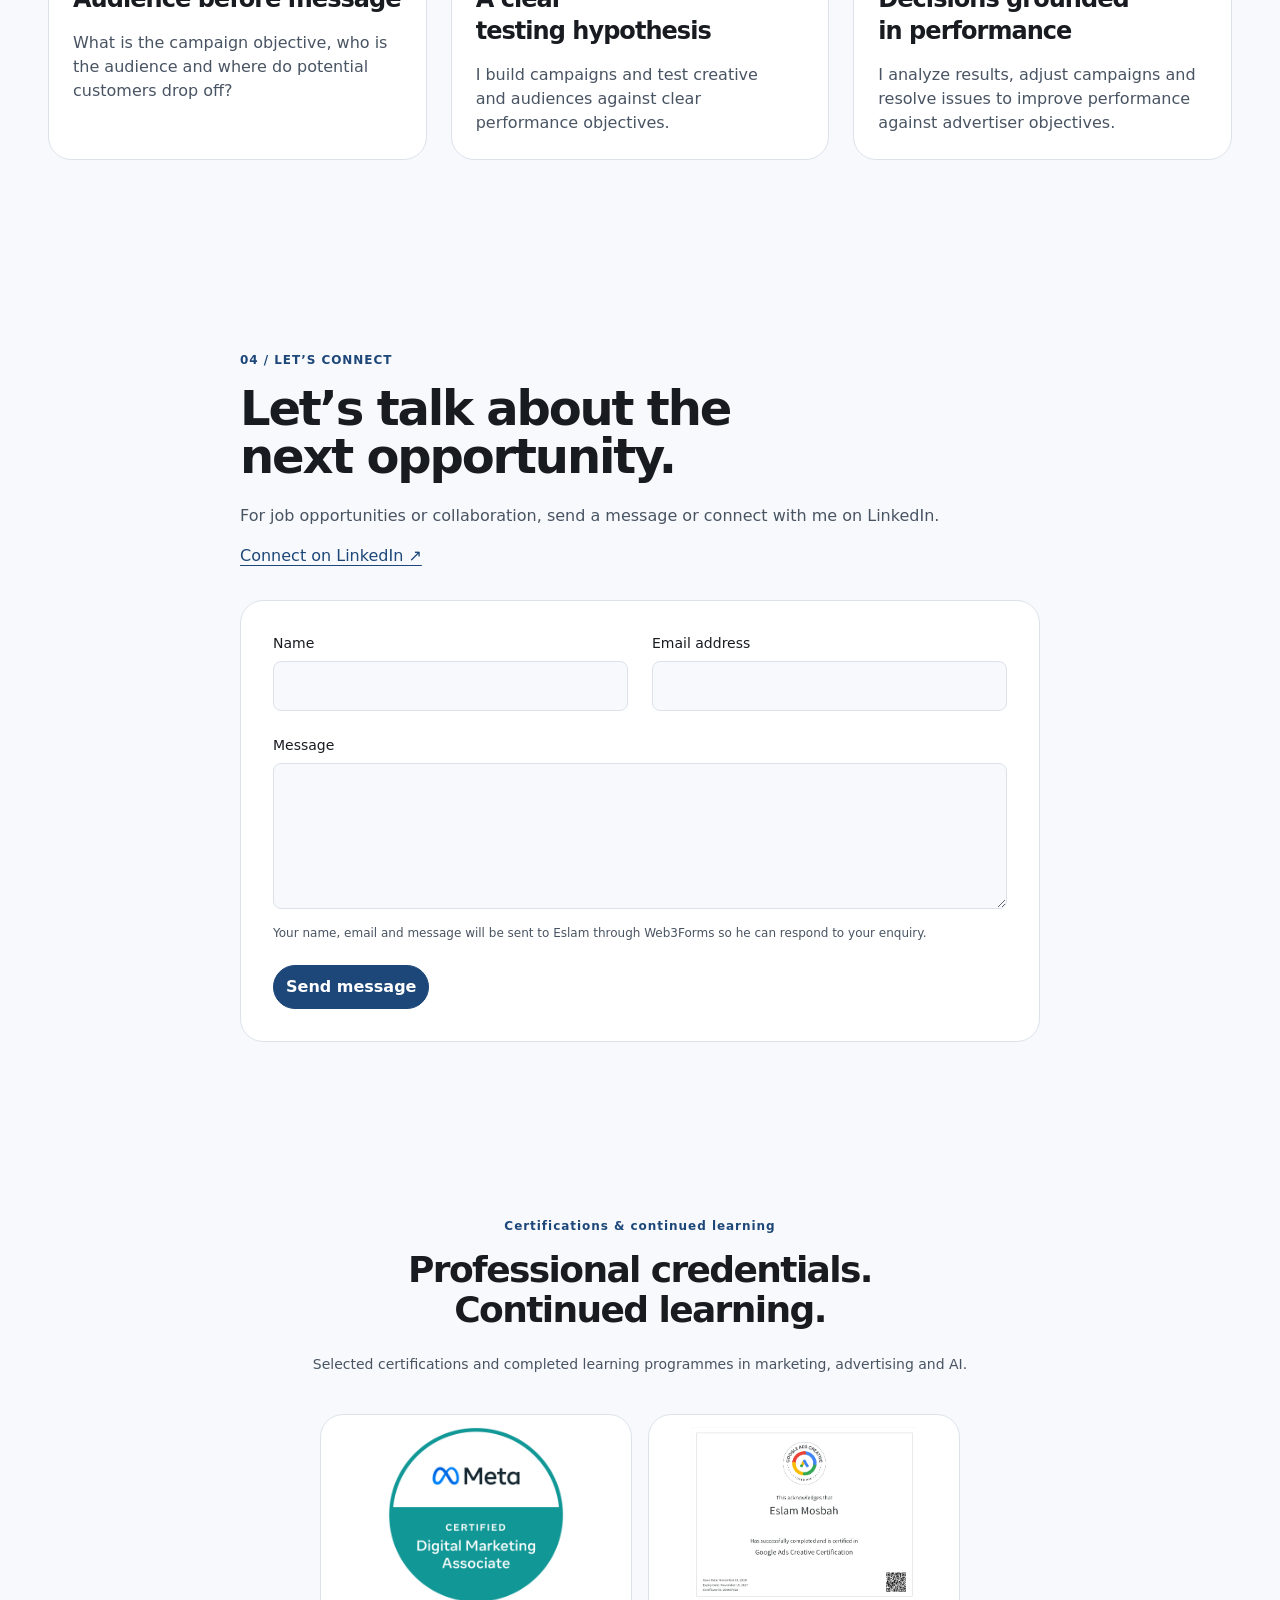
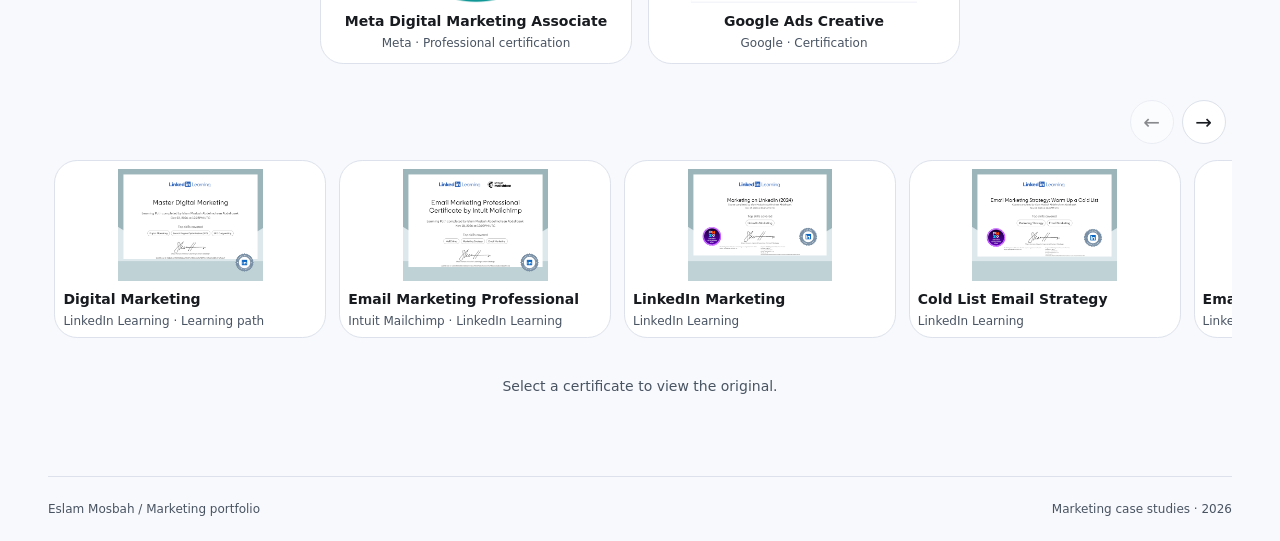
==== commit 54362dd5: "Apply Apple-inspired portfolio design and horizontal galleries" ====
--- a/index.html
+++ b/index.html
@@ -7,11 +7,11 @@
   gtag('js', new Date());
 </script>
 <!-- End Google Tag Manager -->
-<meta charset="utf-8"><meta name="viewport" content="width=device-width,initial-scale=1"><title>Eslam Mosbah | Account Manager &amp; Meta Ads Specialist</title><meta name="description" content="Eslam Mosbah — Account Manager and Meta Ads Specialist. Hundreds of ad accounts analyzed, approximately 1,000 campaign builds contributed to, and client case studies in strategy, execution and measurement."><link rel="stylesheet" href="theme.css?v=review-github"><link rel="icon" href="favicon.svg" type="image/svg+xml"><style>.hero{grid-template-columns:1fr 1.15fr;gap:24px;padding-top:64px;padding-bottom:64px}.motion-art{aspect-ratio:1;border:0;border-radius:0;background:#000;padding:0;min-height:0}.hero>div:first-child{position:relative;z-index:1}.hero .intro{max-width:550px}@media(max-width:1000px){.hero{grid-template-columns:1fr 1fr}.hero h1{font-size:48px;line-height:48px}}@media(max-width:700px){.hero{grid-template-columns:1fr;gap:24px;padding-top:48px}.motion-art{width:100%;max-width:600px;margin:auto}.hero h1{font-size:48px;line-height:48px}}</style><style>.experience-highlights{grid-template-columns:1fr}</style><style>.market-cover{background:#131820;aspect-ratio:8/5;min-height:300px;position:relative;padding:24px;overflow:hidden}.market-cover .poster-top{align-self:flex-start;padding:8px 12px;background:#181818;border:1px solid #344259;border-radius:8px;font-size:12px;line-height:16px;letter-spacing:.06em}.market-cover .poster-main{margin-top:auto;gap:4px}.market-cover .poster-value{font-size:48px;line-height:48px;letter-spacing:-.05em}.market-cover .poster-label{font-size:14px;line-height:20px;color:#c5cfeb}.market-cover .poster-bottom{font-size:12px;line-height:16px;padding:0;margin-top:12px;color:#8ca2d6}@media(min-width:701px){.market-cover{min-height:340px}}@media(max-width:700px){.market-cover{aspect-ratio:8/5;min-height:300px;padding:24px}.market-cover .poster-value{font-size:36px;line-height:40px}.market-cover .poster-top{font-size:12px}}</style><style>.animated-cover{padding:0!important;background:#131820;aspect-ratio:8/5;min-height:0!important;display:block}.animated-cover iframe{aspect-ratio:8/5}</style></head><body><a class="skip-link" href="#main-content">Skip to content</a><div class="topnote">Anonymized client case studies — strategy, testing and results.</div><header><a class="brand" href="index.html">Eslam Mosbah<span>●</span></a><nav aria-label="التنقل الرئيسي"><a href="#work">Case studies</a><a href="#about">About</a><a href="#certifications">Certifications</a><a href="#contact">Contact</a><button id="languageSwitch" type="button" class="filter" lang="de" aria-label="Switch to German">Deutsch</button></nav><button class="menu-toggle" aria-label="Open navigation" aria-expanded="false" type="button"><span></span><span></span></button></header><main id="main-content"><section class="hero"><div><div class="eyebrow">ACCOUNT MANAGER &amp; META ADS SPECIALIST</div><h1>A filmmaker’s eye.<br><em>A marketer’s mind.</em></h1><p class="intro">I combine account management, performance analysis and hands-on Meta Ads execution to solve advertisers’ challenges and improve results.</p><a class="cta" href="#work">Explore case studies <span>↙</span></a><a class="cv-link" href="assets/Eslam-Mosbah-Marketing-CV.pdf" download="Eslam-Mosbah-Marketing-CV.pdf">Download CV (PDF, English) ↓</a></div><div class="art motion-art" aria-label="Original creative and data motion design"><iframe src="motion-player.html" title="Original animated light sculpture, with pause control" loading="eager" allow="autoplay" style="width:100%;height:100%;border:0;display:block"></iframe></div></section><div class="experience-highlights"><div><strong>Account Manager</strong><span>Concentrix, under direct Meta supervision</span></div></div><section class="tagline" aria-label="Creative and performance"><h2 data-tagline-en="Creative opens the door.|Data guides the decision." data-tagline-de="Kreativität öffnet die Tür.|Daten bestimmen die Richtung."></h2></section><section id="work" class="section"><div class="sectionhead"><div><div class="eyebrow">01 / SELECTED CASE STUDIES</div><h2>The decision behind the result.</h2></div></div><a class="featured-case" href="market-expansion-case.html"><div class="case-poster creative market-cover animated-cover"><iframe title="Animated cover: market expansion from Saudi Arabia to Egypt" src="cover-player.html" loading="lazy" style="width:100%;height:100%;border:0;display:block"></iframe></div><div><span class="eyebrow">CASE STUDY / E-COMMERCE / MARKET ENTRY</span><h3>From Saudi Arabia to Egypt: a localized market-entry strategy</h3><p>I developed the expansion strategy, adapting audiences, creative, products and budget to the Egyptian market.</p><strong>Comparable sales volumes and ROAS to the Saudi market in approximately six months.</strong><p class="read-case">Read the case study</p></div></a><a id="equipment-preview" class="featured-case" href="equipment-case.html"><div class="case-poster creative animated-cover equipment-cover"><iframe title="Animated heavy equipment case study cover" src="equipment-player.html" loading="lazy" style="width:100%;height:100%;border:0;display:block"></iframe></div><div><span class="eyebrow">CASE STUDY / HEAVY EQUIPMENT / B2B</span><h3>From buyers’ questions to persuasive product stories</h3><p>I developed the concept and directed customer research and video teams, turning five recurring problems into stories that demonstrated product solutions.</p><strong>Reported sales growth of 30% in the year following the campaign.</strong><p class="read-case">Read the case study ↗</p></div></a><a id="jewelry-preview" class="featured-case" href="jewelry-case.html"><div class="case-poster creative animated-cover jewelry-cover"><iframe title="Cinematic jewelry creative testing cover" src="jewelry-player.html" loading="lazy" style="width:100%;height:100%;border:0;display:block"></iframe></div><div><span class="eyebrow">CASE STUDY / ANONYMIZED CLIENT</span><h3>Testing creative before ad spend</h3><p>I designed the reel scoring framework and paid testing recommendations, developed creative concepts and led weekly performance reviews.</p><strong>Website ROAS: 5× → 6.3× · +26%</strong><p class="read-case">Read the case study ↗</p></div></a><a id="commerce-preview" class="featured-case commerce-card" href="commerce-case.html"><div class="case-poster commerce animated-cover commerce-cover"><iframe title="Cinematic apparel e-commerce cover" src="commerce-player.html" loading="lazy" style="width:100%;height:100%;border:0;display:block"></iframe></div><div><span class="eyebrow">CASE STUDY / APPAREL E-COMMERCE</span><h3>From chat-based selling to a data-driven, automated store</h3><p>I developed the strategy, built the campaigns, selected ads and audiences, allocated budgets and led measurement and purchase journey improvements.</p><strong>ROAS reached 81× in some campaigns (before excluding returns and refused deliveries)</strong><p class="read-case">Read the case study ↗</p></div></a><a id="honey-preview" class="featured-case honey-card" href="honey-case.html"><div class="case-poster measurement animated-cover honey-cover"><iframe title="Cinematic honey retailer measurement cover" src="honey-player.html" loading="lazy" style="width:100%;height:100%;border:0;display:block"></iframe></div><div><span class="eyebrow">CASE STUDY / HONEY RETAIL / GULF REGION</span><h3>Connecting online and in-store sales for a honey retailer</h3><p>I analyzed performance and built campaigns with the client, connecting measurement across the website and 13 branches to guide targeting and bidding.</p><strong>ROAS in one campaign: 12.53× · Purchase Event Match Quality: 8.5/10</strong><p class="read-case">Read the case study ↗</p></div></a><a id="education-preview" class="featured-case" href="education-case.html">
+<meta charset="utf-8"><meta name="viewport" content="width=device-width,initial-scale=1"><title>Eslam Mosbah | Account Manager &amp; Meta Ads Specialist</title><meta name="description" content="Eslam Mosbah — Account Manager and Meta Ads Specialist. Hundreds of ad accounts analyzed, approximately 1,000 campaign builds contributed to, and client case studies in strategy, execution and measurement."><link rel="stylesheet" href="theme.css?v=review-github"><link rel="icon" href="favicon.svg" type="image/svg+xml"><style>.hero{grid-template-columns:1fr 1.15fr;gap:24px;padding-top:64px;padding-bottom:64px}.motion-art{aspect-ratio:1;border:0;border-radius:0;background:#000;padding:0;min-height:0}.hero>div:first-child{position:relative;z-index:1}.hero .intro{max-width:550px}@media(max-width:1000px){.hero{grid-template-columns:1fr 1fr}.hero h1{font-size:48px;line-height:48px}}@media(max-width:700px){.hero{grid-template-columns:1fr;gap:24px;padding-top:48px}.motion-art{width:100%;max-width:600px;margin:auto}.hero h1{font-size:48px;line-height:48px}}</style><style>.experience-highlights{grid-template-columns:1fr}</style><style>.market-cover{background:#131820;aspect-ratio:8/5;min-height:300px;position:relative;padding:24px;overflow:hidden}.market-cover .poster-top{align-self:flex-start;padding:8px 12px;background:#181818;border:1px solid #344259;border-radius:8px;font-size:12px;line-height:16px;letter-spacing:.06em}.market-cover .poster-main{margin-top:auto;gap:4px}.market-cover .poster-value{font-size:48px;line-height:48px;letter-spacing:-.05em}.market-cover .poster-label{font-size:14px;line-height:20px;color:#c5cfeb}.market-cover .poster-bottom{font-size:12px;line-height:16px;padding:0;margin-top:12px;color:#8ca2d6}@media(min-width:701px){.market-cover{min-height:340px}}@media(max-width:700px){.market-cover{aspect-ratio:8/5;min-height:300px;padding:24px}.market-cover .poster-value{font-size:36px;line-height:40px}.market-cover .poster-top{font-size:12px}}</style><style>.animated-cover{padding:0!important;background:#131820;aspect-ratio:8/5;min-height:0!important;display:block}.animated-cover iframe{aspect-ratio:8/5}</style><link rel="stylesheet" href="case-carousel.css"><link rel="stylesheet" href="apple-home.css"></head><body class="apple-home"><a class="skip-link" href="#main-content">Skip to content</a><div class="topnote">Anonymized client case studies — strategy, testing and results.</div><header><a class="brand" href="index.html">Eslam Mosbah<span>●</span></a><nav aria-label="التنقل الرئيسي"><a href="#work">Case studies</a><a href="#about">About</a><a href="#certifications">Certifications</a><a href="#contact">Contact</a><button id="languageSwitch" type="button" class="filter" lang="de" aria-label="Switch to German">Deutsch</button></nav><button class="menu-toggle" aria-label="Open navigation" aria-expanded="false" type="button"><span></span><span></span></button></header><main id="main-content"><section class="hero"><div><div class="eyebrow">ACCOUNT MANAGER &amp; META ADS SPECIALIST</div><h1>A filmmaker’s eye.<br><em>A marketer’s mind.</em></h1><p class="intro">I combine account management, performance analysis and hands-on Meta Ads execution to solve advertisers’ challenges and improve results.</p><a class="cta" href="#work">Explore case studies <span>↙</span></a><a class="cv-link" href="assets/Eslam-Mosbah-Marketing-CV.pdf" download="Eslam-Mosbah-Marketing-CV.pdf">Download CV (PDF, English) ↓</a></div><div class="motion-feature"><div class="art motion-art" aria-label="Original creative and data motion design"><iframe src="motion-player.html" title="Original animated light sculpture, with pause control" loading="eager" allow="autoplay" style="width:100%;height:100%;border:0;display:block"></iframe></div><p class="motion-metrics"><span>Hundreds of ad accounts analyzed</span><span class="metrics-divider" aria-hidden="true">·</span><span>~1,000 campaigns built or co-built</span></p></div></section><div class="experience-highlights"><div><strong>Account Manager</strong><span>Concentrix, under direct Meta supervision</span></div></div><section class="tagline" aria-label="Creative and performance"><h2 data-tagline-en="Creative opens the door.|Data guides the decision." data-tagline-de="Kreativität öffnet die Tür.|Daten bestimmen die Richtung.">Creative opens the door.<br>Data guides the decision.</h2></section><section id="work" class="section"><div class="sectionhead"><div><div class="eyebrow">01 / SELECTED CASE STUDIES</div><h2>The decision behind the result.</h2></div><div class="case-carousel-controls"><button type="button" data-case-step="-1" aria-controls="case-carousel" aria-label="Previous case study" data-label-de="Vorherige Fallstudie">←</button><button type="button" data-case-step="1" aria-controls="case-carousel" aria-label="Next case study" data-label-de="Nächste Fallstudie">→</button></div></div><div class="case-carousel" id="case-carousel"><a class="featured-case" href="market-expansion-case.html"><div class="case-poster creative market-cover animated-cover"><iframe title="Animated cover: market expansion from Saudi Arabia to Egypt" src="cover-player.html" loading="lazy" style="width:100%;height:100%;border:0;display:block"></iframe></div><div><span class="eyebrow">CASE STUDY / E-COMMERCE / MARKET ENTRY</span><h3>From Saudi Arabia to Egypt: a localized market-entry strategy</h3><p>I developed the expansion strategy, adapting audiences, creative, products and budget to the Egyptian market.</p><strong>Comparable sales volumes and ROAS to the Saudi market in approximately six months.</strong><p class="read-case">Read the case study</p></div></a><a id="equipment-preview" class="featured-case" href="equipment-case.html"><div class="case-poster creative animated-cover equipment-cover"><iframe title="Animated heavy equipment case study cover" src="equipment-player.html" loading="lazy" style="width:100%;height:100%;border:0;display:block"></iframe></div><div><span class="eyebrow">CASE STUDY / HEAVY EQUIPMENT / B2B</span><h3>From buyers’ questions to persuasive product stories</h3><p>I developed the concept and directed customer research and video teams, turning five recurring problems into stories that demonstrated product solutions.</p><strong>Reported sales growth of 30% in the year following the campaign.</strong><p class="read-case">Read the case study ↗</p></div></a><a id="jewelry-preview" class="featured-case" href="jewelry-case.html"><div class="case-poster creative animated-cover jewelry-cover"><iframe title="Cinematic jewelry creative testing cover" src="jewelry-player.html" loading="lazy" style="width:100%;height:100%;border:0;display:block"></iframe></div><div><span class="eyebrow">CASE STUDY / ANONYMIZED CLIENT</span><h3>Testing creative before ad spend</h3><p>I designed the reel scoring framework and paid testing recommendations, developed creative concepts and led weekly performance reviews.</p><strong>Website ROAS: 5× → 6.3× · +26%</strong><p class="read-case">Read the case study ↗</p></div></a><a id="commerce-preview" class="featured-case commerce-card" href="commerce-case.html"><div class="case-poster commerce animated-cover commerce-cover"><iframe title="Cinematic apparel e-commerce cover" src="commerce-player.html" loading="lazy" style="width:100%;height:100%;border:0;display:block"></iframe></div><div><span class="eyebrow">CASE STUDY / APPAREL E-COMMERCE</span><h3>From chat-based selling to a data-driven, automated store</h3><p>I developed the strategy, built the campaigns, selected ads and audiences, allocated budgets and led measurement and purchase journey improvements.</p><strong>ROAS reached 81× in some campaigns (before excluding returns and refused deliveries)</strong><p class="read-case">Read the case study ↗</p></div></a><a id="honey-preview" class="featured-case honey-card" href="honey-case.html"><div class="case-poster measurement animated-cover honey-cover"><iframe title="Cinematic honey retailer measurement cover" src="honey-player.html" loading="lazy" style="width:100%;height:100%;border:0;display:block"></iframe></div><div><span class="eyebrow">CASE STUDY / HONEY RETAIL / GULF REGION</span><h3>Connecting online and in-store sales for a honey retailer</h3><p>I analyzed performance and built campaigns with the client, connecting measurement across the website and 13 branches to guide targeting and bidding.</p><strong>ROAS in one campaign: 12.53× · Purchase Event Match Quality: 8.5/10</strong><p class="read-case">Read the case study ↗</p></div></a><a id="education-preview" class="featured-case" href="education-case.html">
 <div class="case-poster creative animated-cover education-cover"><iframe title="Cinematic education recruitment cover" src="education-player.html" loading="lazy" style="width:100%;height:100%;border:0;display:block"></iframe></div>
 <div><span class="eyebrow">CASE STUDY / HIGHER EDUCATION &amp; CORPORATE TRAINING</span>
 <h3>From student enquiries to paid enrolments</h3>
 <p>I redesigned student recruitment and corporate training campaigns around programme-specific landing pages, student UGC as social proof and monthly webinars for companies.</p>
 <strong>Approximately 70% higher conversion rate to paid enrolments and 40% lower cost per paid enrolment.</strong>
 <p class="read-case">Read the case study ↗</p></div>
-</a></section><section id="about" class="about"><div><div class="eyebrow">02 / BEHIND THE WORK</div><h2>Hi, I’m Eslam Mosbah.<br>Account management, from strategy to execution.</h2></div><div><p>At Concentrix, I worked as an Account Manager under direct supervision from Meta. Meta assigned me advertiser accounts and responsibility for the client relationships, including businesses investing thousands of dollars each month in Meta ads.</p><p>Over nearly six years on the Meta project at Concentrix, I contributed to analyzing hundreds of ad accounts and building approximately 1,000 campaigns. I led weekly or monthly client meetings to analyze, build, implement and optimize campaigns around their business objectives.</p><p>My responsibilities combined performance analysis, advertising strategy, campaign execution and technical troubleshooting. I served as the main point of contact between advertisers and Meta’s specialist teams, coordinating solutions to account, measurement and performance issues.</p><p>I have built and managed campaigns across a wide range of industries. These include real estate, e-commerce, fine jewelry, commercial apps, and trading and stock-market platforms. I adapt targeting, creative and measurement to each advertiser’s business model.</p><p>I studied competing advertising platforms, including Google and TikTok, to inform Meta strategies through a broader understanding of audiences, creative and advertising approaches.</p><h3>Writing, film &amp; visual content</h3><p>I am also a novelist whose work has been translated into several languages. As a filmmaker, I understand the full video and photography production process, from concept and scripting to shooting, editing and post-production. I bring this experience to written and visual content that connects strong storytelling with audience insights and campaign objectives.</p><p><a class="term-link" href="https://aucpress.com/9789774165825/" target="_blank" rel="noopener noreferrer">View my novel Status: Emo at AUC Press ↗</a></p><p><a class="term-link" href="https://www.youtube.com/watch?v=QPr79t4B-Aw" target="_blank" rel="noopener noreferrer">Watch my film showreel ↗</a></p><p><a class="term-link" href="https://eslammosbahportfolio.github.io/films/" target="_blank" rel="noopener noreferrer">Explore my film &amp; photography portfolio</a></p></div><a class="cv-link" href="assets/Eslam-Mosbah-Marketing-CV.pdf" download="Eslam-Mosbah-Marketing-CV.pdf">Download CV (PDF, English) ↓</a></section><section class="section"><div class="eyebrow">03 / HOW I THINK</div><h2>Three steps. One constant question: why?</h2><div class="steps"><div class="step"><span>01 / UNDERSTAND</span><h3>Audience before message</h3><p>What is the campaign objective, who is the audience and where do potential customers drop off?</p></div><div class="step"><span>02 / TEST</span><h3>A clear testing hypothesis</h3><p>I build campaigns and test creative and audiences against clear performance objectives.</p></div><div class="step"><span>03 / LEARN</span><h3>Decisions grounded in performance</h3><p>I analyze results, adjust campaigns and resolve issues to improve performance against advertiser objectives.</p></div></div></section><section class="contact" id="contact"><div class="eyebrow">04 / LET’S CONNECT</div><h2>Let’s talk about the next opportunity.</h2><p>For job opportunities or collaboration, send a message or connect with me on LinkedIn.</p><a class="linkedin-link" href="https://www.linkedin.com/in/eslam-mosbah/" target="_blank" rel="noopener noreferrer">Connect on LinkedIn ↗</a><form id="contactForm" action="https://api.web3forms.com/submit" method="POST"><input type="hidden" name="access_key" id="web3AccessKey" value="1118dacc-4262-4453-ba39-8177a4cc0085"><input type="hidden" name="subject" value="Portfolio enquiry — Eslam Mosbah"><input type="hidden" name="from_name" value="Eslam Mosbah Portfolio"><div class="contact-fields"><div><label for="contactName">Name</label><input id="contactName" name="name" autocomplete="name" maxlength="120" required></div><div><label for="contactEmail">Email address</label><input id="contactEmail" name="email" type="email" autocomplete="email" maxlength="254" dir="ltr" required></div></div><label for="contactMessage">Message</label><textarea id="contactMessage" name="message" rows="5" maxlength="5000" required></textarea><div class="form-trap" aria-hidden="true"><input type="checkbox" name="botcheck" tabindex="-1" autocomplete="off" aria-label="Leave unchecked"></div><p class="form-note">Your name, email and message will be sent to Eslam through Web3Forms so he can respond to your enquiry.</p><button type="submit" class="cta" disabled>Send message</button><p id="contactSetupNote" class="form-note">The form is being activated. Please connect on LinkedIn for now.</p><p id="contactStatus" role="status" tabindex="-1" hidden></p></form></section><section class="section credentials" id="certifications" aria-labelledby="certifications-title"><div class="credential-heading"><div class="eyebrow">Certifications &amp; continued learning</div><h2 id="certifications-title">Professional credentials. Continued learning.</h2><p>Selected certifications and completed learning programmes in marketing, advertising and AI.</p></div><div class="credential-spotlight"><a class="credential-card credential-featured" href="assets/meta-digital-marketing-associate.png" target="_blank" rel="noopener noreferrer"><div class="credential-image"><img src="assets/meta-digital-marketing-associate.png" alt="Meta Digital Marketing Associate" loading="lazy" decoding="async"></div><h3>Meta Digital Marketing Associate</h3><p>Meta · Professional certification</p></a><a class="credential-card credential-featured" href="assets/google-ads-creative-certificate.png" target="_blank" rel="noopener noreferrer"><div class="credential-image"><img src="assets/google-ads-creative-certificate.png" alt="Google Ads Creative" loading="lazy" decoding="async"></div><h3>Google Ads Creative</h3><p>Google · Certification</p></a></div><div class="credential-grid"><a class="credential-card" href="assets/digital-marketing.pdf" target="_blank" rel="noopener noreferrer"><div class="credential-image"><img src="assets/digital-marketing.png" alt="Digital Marketing" loading="lazy" decoding="async"></div><h3>Digital Marketing</h3><p>LinkedIn Learning · Learning path</p></a><a class="credential-card" href="assets/email-marketing-professional.pdf" target="_blank" rel="noopener noreferrer"><div class="credential-image"><img src="assets/email-marketing-professional.png" alt="Email Marketing Professional" loading="lazy" decoding="async"></div><h3>Email Marketing Professional</h3><p>Intuit Mailchimp · LinkedIn Learning</p></a><a class="credential-card" href="assets/linkedin-marketing.pdf" target="_blank" rel="noopener noreferrer"><div class="credential-image"><img src="assets/linkedin-marketing.png" alt="LinkedIn Marketing" loading="lazy" decoding="async"></div><h3>LinkedIn Marketing</h3><p>LinkedIn Learning</p></a><a class="credential-card" href="assets/email-list-strategy.pdf" target="_blank" rel="noopener noreferrer"><div class="credential-image"><img src="assets/email-list-strategy.png" alt="Cold List Email Strategy" loading="lazy" decoding="async"></div><h3>Cold List Email Strategy</h3><p>LinkedIn Learning</p></a><a class="credential-card" href="assets/email-newsletter-foundations.pdf" target="_blank" rel="noopener noreferrer"><div class="credential-image"><img src="assets/email-newsletter-foundations.png" alt="Email &amp; Newsletter Foundations" loading="lazy" decoding="async"></div><h3>Email &amp; Newsletter Foundations</h3><p>LinkedIn Learning</p></a><a class="credential-card" href="assets/generative-ai-workflows.pdf" target="_blank" rel="noopener noreferrer"><div class="credential-image"><img src="assets/generative-ai-workflows.png" alt="Generative AI Workflows" loading="lazy" decoding="async"></div><h3>Generative AI Workflows</h3><p>LinkedIn Learning</p></a><a class="credential-card" href="assets/ibm-generative-ai.png" target="_blank" rel="noopener noreferrer"><div class="credential-image"><img src="assets/ibm-generative-ai.png" alt="Generative AI Basics" loading="lazy" decoding="async"></div><h3>Generative AI Basics</h3><p>IBM SkillsBuild</p></a><a class="credential-card" href="assets/ibm-large-language-models.png" target="_blank" rel="noopener noreferrer"><div class="credential-image"><img src="assets/ibm-large-language-models.png" alt="Large Language Models" loading="lazy" decoding="async"></div><h3>Large Language Models</h3><p>IBM SkillsBuild</p></a></div><p class="credential-note">Select a certificate to view the original.</p></section></main><footer><span>Eslam Mosbah / Marketing portfolio</span><span>Marketing case studies · 2026</span></footer><script src="german.js?v=f0c611e500"></script><script src="languages.js?v=2152ac2d26"></script><script src="design.js"></script></body></html>+</a></div></section><section id="about" class="about"><div><div class="eyebrow">02 / BEHIND THE WORK</div><h2>About me</h2></div><div><p>For nearly six years, I worked as an Account Manager on the Meta project at Concentrix, helping advertisers plan, build and improve their Meta campaigns.</p><p>I bring a filmmaker’s eye to performance marketing, using audience insights to shape creative ideas and campaign data to decide what to test next.</p><div class="about-links"><p><a class="term-link" href="https://aucpress.com/9789774165825/" target="_blank" rel="noopener noreferrer">View my novel Status: Emo at AUC Press ↗</a></p><p><a class="term-link" href="https://www.youtube.com/watch?v=QPr79t4B-Aw" target="_blank" rel="noopener noreferrer">Watch my film showreel ↗</a></p><p><a class="term-link" href="https://eslammosbahportfolio.github.io/films/" target="_blank" rel="noopener noreferrer">Explore my film &amp; photography portfolio</a></p></div><a class="cv-link" href="assets/Eslam-Mosbah-Marketing-CV.pdf" download="Eslam-Mosbah-Marketing-CV.pdf">Download CV (PDF, English) ↓</a></div></section><section class="section"><div class="eyebrow">03 / HOW I THINK</div><h2>Three steps. One constant question: why?</h2><div class="steps"><div class="step"><span>01 / UNDERSTAND</span><h3>Audience before message</h3><p>What is the campaign objective, who is the audience and where do potential customers drop off?</p></div><div class="step"><span>02 / TEST</span><h3>A clear testing hypothesis</h3><p>I build campaigns and test creative and audiences against clear performance objectives.</p></div><div class="step"><span>03 / LEARN</span><h3>Decisions grounded in performance</h3><p>I analyze results, adjust campaigns and resolve issues to improve performance against advertiser objectives.</p></div></div></section><section class="contact" id="contact"><div class="eyebrow">04 / LET’S CONNECT</div><h2>Let’s talk about the next opportunity.</h2><p>For job opportunities or collaboration, send a message or connect with me on LinkedIn.</p><a class="linkedin-link" href="https://www.linkedin.com/in/eslam-mosbah/" target="_blank" rel="noopener noreferrer">Connect on LinkedIn ↗</a><form id="contactForm" action="https://api.web3forms.com/submit" method="POST"><input type="hidden" name="access_key" id="web3AccessKey" value="1118dacc-4262-4453-ba39-8177a4cc0085"><input type="hidden" name="subject" value="Portfolio enquiry — Eslam Mosbah"><input type="hidden" name="from_name" value="Eslam Mosbah Portfolio"><div class="contact-fields"><div><label for="contactName">Name</label><input id="contactName" name="name" autocomplete="name" maxlength="120" required></div><div><label for="contactEmail">Email address</label><input id="contactEmail" name="email" type="email" autocomplete="email" maxlength="254" dir="ltr" required></div></div><label for="contactMessage">Message</label><textarea id="contactMessage" name="message" rows="5" maxlength="5000" required></textarea><div class="form-trap" aria-hidden="true"><input type="checkbox" name="botcheck" tabindex="-1" autocomplete="off" aria-label="Leave unchecked"></div><p class="form-note">Your name, email and message will be sent to Eslam through Web3Forms so he can respond to your enquiry.</p><button type="submit" class="cta" disabled>Send message</button><p id="contactSetupNote" class="form-note">The form is being activated. Please connect on LinkedIn for now.</p><p id="contactStatus" role="status" tabindex="-1" hidden></p></form></section><section class="section credentials" id="certifications" aria-labelledby="certifications-title"><div class="credential-heading"><div class="eyebrow">Certifications &amp; continued learning</div><h2 id="certifications-title">Professional credentials. Continued learning.</h2><p>Selected certifications and completed learning programmes in marketing, advertising and AI.</p></div><div class="credential-spotlight"><a class="credential-card credential-featured" href="assets/meta-digital-marketing-associate.png" target="_blank" rel="noopener noreferrer"><div class="credential-image"><img src="assets/meta-digital-marketing-associate.png" alt="Meta Digital Marketing Associate" loading="lazy" decoding="async"></div><h3>Meta Digital Marketing Associate</h3><p>Meta · Professional certification</p></a><a class="credential-card credential-featured" href="assets/google-ads-creative-certificate.png" target="_blank" rel="noopener noreferrer"><div class="credential-image"><img src="assets/google-ads-creative-certificate.png" alt="Google Ads Creative" loading="lazy" decoding="async"></div><h3>Google Ads Creative</h3><p>Google · Certification</p></a></div><div class="case-carousel-controls credential-controls"><button type="button" data-case-step="-1" aria-controls="credential-carousel" aria-label="Previous certificate" data-label-de="Vorheriges Zertifikat">←</button><button type="button" data-case-step="1" aria-controls="credential-carousel" aria-label="Next certificate" data-label-de="Nächstes Zertifikat">→</button></div><div class="credential-grid" id="credential-carousel"><a class="credential-card" href="assets/digital-marketing.pdf" target="_blank" rel="noopener noreferrer"><div class="credential-image"><img src="assets/digital-marketing.png" alt="Digital Marketing" loading="lazy" decoding="async"></div><h3>Digital Marketing</h3><p>LinkedIn Learning · Learning path</p></a><a class="credential-card" href="assets/email-marketing-professional.pdf" target="_blank" rel="noopener noreferrer"><div class="credential-image"><img src="assets/email-marketing-professional.png" alt="Email Marketing Professional" loading="lazy" decoding="async"></div><h3>Email Marketing Professional</h3><p>Intuit Mailchimp · LinkedIn Learning</p></a><a class="credential-card" href="assets/linkedin-marketing.pdf" target="_blank" rel="noopener noreferrer"><div class="credential-image"><img src="assets/linkedin-marketing.png" alt="LinkedIn Marketing" loading="lazy" decoding="async"></div><h3>LinkedIn Marketing</h3><p>LinkedIn Learning</p></a><a class="credential-card" href="assets/email-list-strategy.pdf" target="_blank" rel="noopener noreferrer"><div class="credential-image"><img src="assets/email-list-strategy.png" alt="Cold List Email Strategy" loading="lazy" decoding="async"></div><h3>Cold List Email Strategy</h3><p>LinkedIn Learning</p></a><a class="credential-card" href="assets/email-newsletter-foundations.pdf" target="_blank" rel="noopener noreferrer"><div class="credential-image"><img src="assets/email-newsletter-foundations.png" alt="Email &amp; Newsletter Foundations" loading="lazy" decoding="async"></div><h3>Email &amp; Newsletter Foundations</h3><p>LinkedIn Learning</p></a><a class="credential-card" href="assets/generative-ai-workflows.pdf" target="_blank" rel="noopener noreferrer"><div class="credential-image"><img src="assets/generative-ai-workflows.png" alt="Generative AI Workflows" loading="lazy" decoding="async"></div><h3>Generative AI Workflows</h3><p>LinkedIn Learning</p></a><a class="credential-card" href="assets/ibm-generative-ai.png" target="_blank" rel="noopener noreferrer"><div class="credential-image"><img src="assets/ibm-generative-ai.png" alt="Generative AI Basics" loading="lazy" decoding="async"></div><h3>Generative AI Basics</h3><p>IBM SkillsBuild</p></a><a class="credential-card" href="assets/ibm-large-language-models.png" target="_blank" rel="noopener noreferrer"><div class="credential-image"><img src="assets/ibm-large-language-models.png" alt="Large Language Models" loading="lazy" decoding="async"></div><h3>Large Language Models</h3><p>IBM SkillsBuild</p></a></div><p class="credential-note">Select a certificate to view the original.</p></section></main><footer><span>Eslam Mosbah / Marketing portfolio</span><span>Marketing case studies · 2026</span></footer><script src="german.js?v=2fa65fe4ed"></script><script src="languages.js?v=2152ac2d26"></script><script src="design.js"></script><script src="case-carousel.js" defer></script></body></html>
--- a/case-carousel.css
+++ b/case-carousel.css
@@ -0,0 +1,55 @@
+#work .sectionhead {
+  display: flex;
+  align-items: end;
+  justify-content: space-between;
+  gap: .75rem;
+}
+#work .case-carousel-controls {
+  display: flex;
+  flex: 0 0 auto;
+  gap: .5rem;
+  margin-bottom: 1.5rem;
+}
+.case-carousel-controls button {
+  width: 2.75rem;
+  height: 2.75rem;
+  border: 1px solid var(--line);
+  border-radius: 50%;
+  background: var(--panel);
+  color: var(--ink);
+  font-size: 1.25rem;
+}
+.case-carousel-controls button:not(:disabled):hover { background: #303030; }
+#work .case-carousel {
+  display: grid;
+  grid-auto-flow: column;
+  grid-auto-columns: min(46%, 32rem);
+  gap: 1rem;
+  overflow-x: auto;
+  padding: .4rem .4rem 1rem;
+  scroll-padding-inline: .4rem;
+  scroll-snap-type: x mandatory;
+  scrollbar-width: thin;
+  scrollbar-color: #737373 var(--panel);
+}
+#work .case-carousel > .featured-case {
+  grid-template-columns: minmax(0,1fr);
+  grid-template-rows: auto 1fr;
+  align-items: start;
+  gap: 1rem;
+  margin: 0;
+  padding: clamp(.7rem, 2vw, 1.25rem);
+  scroll-snap-align: start;
+}
+#work .case-carousel > .featured-case.reveal { opacity: 1; transform: none; }
+#work .case-carousel > .featured-case:active { transform: scale(.99); }
+#work .case-carousel .case-poster iframe { pointer-events: none; }
+#work .case-carousel .case-poster { aspect-ratio: 16/9; overflow: hidden; }
+@media (max-width: 700px) {
+  #work .case-carousel { grid-auto-columns: 86%; }
+  #work .case-carousel-controls { margin-bottom: 0; }
+  #work .sectionhead { align-items: center; }
+}
+@media (prefers-reduced-motion: reduce) {
+  #work .case-carousel > .featured-case:active { transform: none; }
+}
--- a/apple-home.css
+++ b/apple-home.css
@@ -0,0 +1,138 @@
+.apple-home {
+  --bg: #f8f9fc;
+  --panel: #fff;
+  --ink: #181b20;
+  --muted: #495463;
+  --accent: #1d4779;
+  --pale: #1d4779;
+  --line: #dce1eb;
+  --font: -apple-system, BlinkMacSystemFont, system-ui, sans-serif;
+  color-scheme: light;
+  font-optical-sizing: auto;
+  background: radial-gradient(ellipse 70% 36rem at 50% 4%, #e4edf9, transparent 100%), var(--bg);
+}
+.apple-home header {
+  width: min(calc(100% - 2rem), 76rem);
+  border-radius: 2rem;
+  border: 1px solid #fff;
+  background: #ffffffd6;
+  backdrop-filter: blur(22px) saturate(145%);
+  box-shadow: 0 8px 36px #26345514;
+}
+.apple-home .hero { display: flex; flex-direction: column; text-align: center; gap: 2.6rem; padding: clamp(3.5rem, 8vw, 7rem) 0 clamp(2rem, 5vw, 4.5rem); }
+.apple-home .hero > div:first-child { width: 100%; }
+.apple-home .hero h1 {
+  max-width: none;
+  margin: .85rem auto 1.35rem;
+  color: var(--ink);
+  background: none;
+  font-size: clamp(2.5rem, 8.6vw, 7.2rem);
+  line-height: .98;
+  font-weight: 720;
+  letter-spacing: -.055em;
+}
+.apple-home .hero h1 em { color: var(--accent); }
+.apple-home .hero .intro { max-width: 36rem; margin: 0 auto 1.5rem; font-size: clamp(1rem, 2vw, 1.25rem); line-height: 1.55; }
+.apple-home .hero .art { width: min(100%, 48rem); overflow: hidden; border-radius: 1.75rem; box-shadow: 0 20px 55px #20314b24; }
+.apple-home .cta { background: var(--accent); color: white; border-radius: 99rem; }
+.apple-home .cv-link, .apple-home .linkedin-link { color: var(--accent); }
+.apple-home .filter { background: var(--panel); color: var(--ink); }
+.apple-home .eyebrow, .apple-home .brand span { color: var(--accent); }
+.apple-home .tagline { text-align: center; margin: auto; padding: clamp(2.5rem, 6vw, 5rem) 0; }
+.apple-home .tagline-word { opacity: 1; }
+.apple-home h2 { letter-spacing: -.045em; }
+.apple-home #work .sectionhead { margin-bottom: 1rem; }
+.apple-home #work .featured-case, .apple-home .about, .apple-home .step,
+.apple-home #contactForm, .apple-home .credential-card {
+  background: var(--panel);
+  border-color: var(--line);
+  border-radius: 1.45rem;
+}
+.apple-home #work .featured-case:hover, .apple-home .credential-card:hover { background: #edf3fb; }
+.apple-home #work .featured-case h3 { margin: .5rem 0 .8rem; }
+.apple-home #work .case-carousel-controls button:not(:disabled):hover { background: #e1ebfa; }
+.apple-home #work .case-carousel { scrollbar-color: #8093af #e8edf5; }
+.apple-home .reveal { opacity: 1; transform: none; }
+.apple-home .about a:not(.cta), .apple-home .contact a:not(.cta) { color: var(--accent); }
+.apple-home input:not([type=hidden]), .apple-home textarea {
+  color: var(--ink);
+  background: var(--bg);
+  border-color: var(--line);
+}
+.apple-home #contactStatus { background: #e9eff9; color: var(--ink); }
+.apple-home .menu-toggle { background: #e9eff9; border-color: var(--line); }
+.apple-home .menu-toggle span { background: var(--ink); }
+@media (max-width: 800px) {
+  .apple-home header nav { background: #f8f9fcf5; }
+}
+@media (prefers-reduced-motion: reduce) {
+  .apple-home header.menu-open nav > a { animation: none; }
+}
+@media (prefers-reduced-transparency: reduce), (prefers-contrast: more) {
+  .apple-home header, .apple-home header nav { background: white; backdrop-filter: none; }
+}
+.apple-home #work .case-carousel .case-poster iframe { pointer-events: auto; }
+.apple-home #work .case-carousel .read-case { color: var(--accent); }
+.apple-home .hero .motion-art { aspect-ratio: 1.45; }
+@media (max-width: 700px) {
+  .apple-home header:not(.menu-open) nav { display: none; }
+  .apple-home header.menu-open nav {
+    height: auto;
+    max-height: calc(100dvh - 6rem);
+    overflow-y: auto;
+    border-radius: 1.4rem;
+    background: #f8f9fc;
+  }
+  .apple-home .hero .motion-art { aspect-ratio: 1; }
+}
+.apple-home .credential-spotlight { max-width: 40rem; margin-bottom: 2.25rem; }
+.apple-home .credential-featured .credential-image { height: clamp(6rem, 14vw, 11rem); }
+.apple-home .credential-controls { display: flex; justify-content: flex-end; gap: .5rem; padding-inline: .4rem; margin-bottom: .6rem; }
+.apple-home .credential-controls button:not(:disabled):hover { background: #e1ebfa; }
+.apple-home .credential-grid {
+  max-width: none;
+  grid-template-columns: none;
+  grid-auto-flow: column;
+  grid-auto-columns: clamp(10.5rem, 25%, 17rem);
+  gap: .8rem;
+  overflow-x: auto;
+  padding: .4rem .4rem .9rem;
+  scroll-padding-inline: .4rem;
+  scroll-snap-type: x mandatory;
+  scrollbar-width: thin;
+  scrollbar-color: #8093af #e8edf5;
+}
+.apple-home .credential-grid .credential-card { scroll-snap-align: start; }
+.apple-home .credential-grid .credential-image { height: 7rem; }
+@media (max-width: 500px) {
+  .apple-home .credential-grid { grid-auto-columns: 76%; }
+}
+.apple-home .motion-feature { width: min(100%, 43rem); }
+.apple-home .hero .motion-feature .motion-art {
+  width: 100%;
+  height: clamp(13rem, 39vw, 22rem);
+  aspect-ratio: auto;
+}
+.apple-home .motion-metrics {
+  display: flex;
+  flex-wrap: wrap;
+  justify-content: center;
+  align-items: baseline;
+  gap: .2rem .65rem;
+  margin: .95rem 0 0;
+  color: var(--ink);
+  font-size: clamp(.9rem, 2vw, 1.03rem);
+  font-weight: 620;
+  line-height: 1.45;
+}
+.apple-home .about { grid-template-columns: minmax(9rem, .65fr) minmax(0, 1.35fr); }
+.apple-home .about-links { display: flex; flex-wrap: wrap; gap: .35rem 1rem; }
+.apple-home .about-links p { margin: 0; }
+@media (max-width: 700px) {
+  .apple-home .about { grid-template-columns: minmax(0,1fr); gap: .75rem; }
+  .apple-home .about h2 { margin-bottom: .4rem; }
+}
+@media (max-width: 560px) {
+  .apple-home .motion-metrics { flex-direction: column; align-items: center; }
+  .apple-home .metrics-divider { display: none; }
+}
